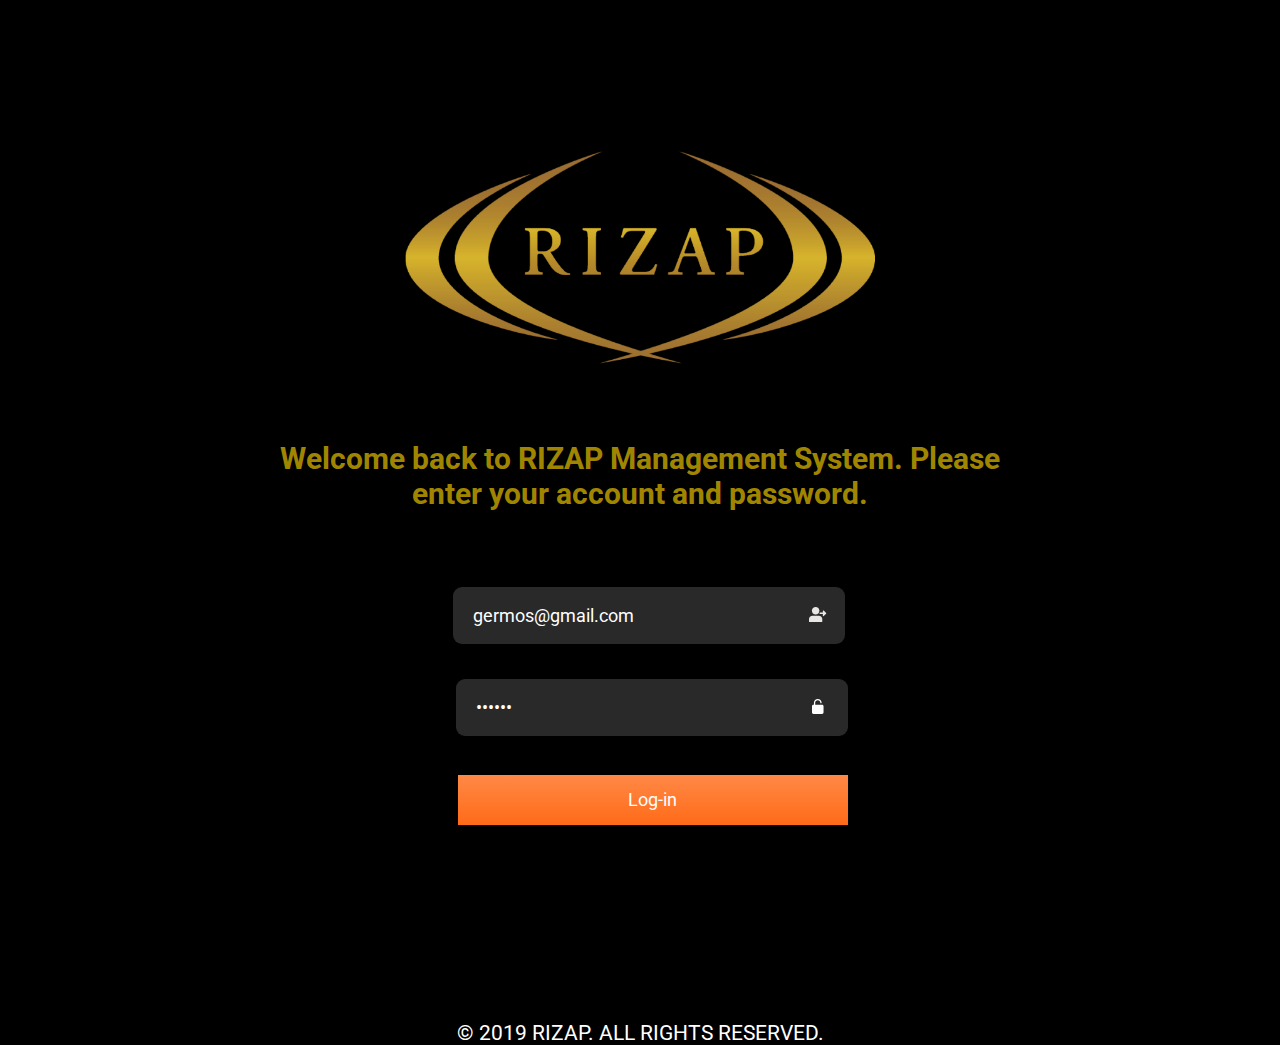
==== 01-login/login.html @ b8911392 "Initial commit 2019-12-02" ====
<!DOCTYPE html>
<html lang="en">

<head>
  <meta charset="utf-8" />
  <meta name="viewport" content="width=device-width, initial-scale=1.0" />
  <title>RIZAP</title>
  <link href="/styles/kendo.common.min.css" rel="stylesheet">
  <link href="/styles/kendo.default.min.css" rel="stylesheet">
  <link href="/styles/kendo.default.mobile.min.css" rel="stylesheet">
  <link href="/styles/all.css" rel="stylesheet">
  <link href="/styles/variables.scss" rel="stylesheet">
  <link href="/css/site.css" rel="stylesheet">
  
  <link href="/01-login/login.css" rel="stylesheet">  
  <link rel="stylesheet" href="https://fonts.googleapis.com/css?family=Roboto">
</head>

<body class="login-page-background">
  <!-- JS -->
  <script src="/ServerDomain.js"></script>
  <script src="/ServerBuildInfo.js"></script>
  <script src="/ServerBuildVersion.js"></script>
  <script src="/js/jquery.min.js"></script>
  <script src="/js/jszip.min.js"></script>
  <script src="/js/kendo.all.min.js"></script>
  <script src="/js/console.js"></script>
  <!-- GM2 JS -->
  <script src="/gm_js/gm2_api_ajax.js"></script>
  <script src="/gm_js/gm2_message_dialog.js"></script>
  <script src="/gm_js/gm2_shared_func.js"></script>
  <script src="/gm_js/gm2_model.js"></script>

  <!--JS Runtime-->
  <script>
    $(document).ready(function() {
      // 顯示網站版本資訊
      if (serverBuildInfo != null) {
        var siteVerInfo = "site v" + serverBuildVersion + " / build " + serverBuildInfo;
        var fieldNameElement = document.getElementById("buildContent");
        fieldNameElement.innerHTML = siteVerInfo;
      }
    });
  </script>

  <!--System Object-->
  <div class="busy-indicator"></div>

  <!-- Menu & Content -->
  <div class="wrap" >
    <!--
    <div class="sidebar">
      <div class="top-row pl-4 navbar">
        <a class="navbar-brand" href="/">RIZAP</a>
        <button class="navbar-toggler" type="button" data-toggle="collapse" data-target=".navbar-collapse" aria-controls="navbarSupportedContent" aria-expanded="false" aria-label="Toggle navigation">
          <span class="navbar-toggler-icon"></span>
        </button>
      </div>

       Menu 
      <div class="navbar-collapse collapse d-sm-inline-flex flex-sm-row-reverse">


        <ul class="nav flex-column">
          <li class="nav-item px-3">
            <a class="nav-link text-dark" href="/Identity/Account/Register">Register</a>
          </li>
          <li class="nav-item px-3">
            <a class="nav-link text-dark" href="/Identity/Account/Login">Login</a>
          </li>
        </ul>

      </div>
    </div>
-->

    <div >
      <div class="login-main">
        
        <div >
          <img class="rizap-big-logo" src="logo_new-3x.png" alt="">
        </div>


        <div class="welcom-msg" >
          Welcome back to RIZAP Management System. Please enter your account and password.
        </div>
        
        <div>
          <div>
            <section>
              <form id="account" method="post">

                <div class="text-danger validation-summary-valid" data-valmsg-summary="true">
                  <ul>
                    <li style="display:none"></li>
                  </ul>
                </div>
                
                <div class="form-group">
                  <label for="Input_Email"></label>
                  <input class="form-control" value="germos@gmail.com" type="email" data-val="true" data-val-email="The Email field is not a valid e-mail address." data-val-required="The Email field is required." id="Input_Email" name="Input.Email" />
                  
                  <img class = "login-input-user" src="user.svg" alt="" >


                  <span class="text-danger field-validation-valid" data-valmsg-for="Input.Email" data-valmsg-replace="true"></span>
                  </div>

                  <div class="form-group">
                    <label for="Input_Password"></label>
                    <input class="form-control" value="abc123" type="password" data-val="true" data-val-required="The Password field is required." id="Input_Password" name="Input.Password" 
                    
                    style="margin-top: 35px; width: 370px; height: 55px; border-radius: 9px; background: #292929; border: none; color: white;font-family: 'Roboto'; font-size: 18px; padding-left: 20px;
                  " />
                  <img class = "login-input-password" src="unlock.svg" alt="" >
                  
                  <span class="text-danger field-validation-valid" data-valmsg-for="Input.Password" data-valmsg-replace="true"></span>
                </div>
                <div class="form-group">
<!--
                  <div class="checkbox">
                    <label for="Input_RememberMe">
                      <input type="checkbox" data-val="true" data-val-required="The Remember me? field is required." id="Input_RememberMe" name="Input.RememberMe" value="true" />
                      Remember me?
                    </label>
                    </div>
                    -->
                    </div>
                    <div class="form-group">
                      <button type="submit" class="k-primary" id="login-button" >Log-in</button>
                    </div>
                    
                    <div id="login-spacer">
                      
                    </div>
                    
                    <div id="login-copyright" >
                      © 2019 RIZAP. ALL RIGHTS RESERVED.
                    </div>
                    
                    
                    <!--
                <div class="form-group">
                  <p>
                    <a id="forgot-password" href="/Identity/Account/ForgotPassword">Forgot your password?</a>
                  </p>
                  <p>
                    <a href="/Identity/Account/Register?returnUrl=%2F">Register as a new user</a>
                  </p>
                  <p>
                    <button type="submit" class="btn-link" style="padding:0px;margin:0px;border:0px" formaction="/Identity/Account/Login?handler=SendVerificationEmail">Resend email confirmation</button>
                  </p>
                </div>
-->
<!--                <input name="__RequestVerificationToken" type="hidden" value="CfDJ8IcnZzUiW2pOlMP9CKmwNa4SWk2JwDQqwaAN4NP6x7HUUooDZTw1T97SSX_SfGnD5BJixj-f3Mbg6OmJNW4rV9y4s7OhSVawNFtU7LZ--3E0eshpK5OWKxeLt4zuD9gkJvyIz1ekB1PvdwjpRxUP2xI" /><input name="Input.RememberMe" type="hidden" value="false" />-->
              </form>
            </section>
          </div>
<!--
          <div class="col-md-6 col-md-offset-2">
            <section>
              <h4>Use another service to log in.</h4>
              <hr />
              <div>
                <p>
                  There are no external authentication services configured. See <a href="https://go.microsoft.com/fwlink/?LinkID=532715">this article</a>
                  for details on setting up this ASP.NET application to support logging in via external services.
                </p>
              </div>
            </section>
          </div>
-->
        </div>


      </div>
      
<!--      <hr />-->
      <!--版本內容-->
<!--
      <font size="2" color="#c0c0c0" style="text-align:center;">
        <div id="buildContent"></div>
      </font>
-->
      <!-- View 的除錯視窗 -->
<!--
      <div>
        <style>
          /*
		Debug Console Style
	*/
          div.console div {
            height: auto;
          }

          .console {
            background-color: transparent;
            color: #333;
            font: 11px Consolas, Monaco, "Bitstream Vera Sans Mono", "Courier New", Courier, monospace;
            margin: 0;
            overflow-x: hidden;
            text-align: left;
            height: 200px;
            border: 1px solid rgba(20, 53, 80, 0.1);
            background-color: #ffffff;
            text-indent: 0;
          }

          .demo-section .box-col .console {
            min-width: 200px;
          }

          .console .count {
            background-color: #26c6da;
            -moz-border-radius: 15px;
            -webkit-border-radius: 15px;
            border-radius: 15px;
            color: #ffffff;
            font-size: 10px;
            margin-left: 5px;
            padding: 2px 6px 2px 5px;
          }

          .console div {
            background-position: 6px -95px;
            border-bottom: 1px solid #DDD;
            padding: 5px 10px;
            height: 2em;
            line-height: 2em;
            vertical-align: middle;
          }

          .console .error {
            background-position: 6px -135px;
          }
        </style>

        <div id="div_Debug" class="box wide" style="padding-top: 1em;">
          <h4>Debug</h4>
          <div class="console"></div>
        </div>


      </div>
-->
    </div>

  </div>

  <!--顯示 Mini Profiler 提供的效能資訊-->
  <script async="async" id="mini-profiler" src="/profiler/includes.min.js?v=4.1.0+c940f0f28d" data-version="4.1.0+c940f0f28d" data-path="/profiler/" data-current-id="da559744-c307-4652-b734-0f7384a9fc6d" data-ids="e556d238-abb1-40d4-939b-8f0987f75649,da559744-c307-4652-b734-0f7384a9fc6d" data-position="Left" data-authorized="true" data-max-traces="15" data-toggle-shortcut="Alt+P" data-trivial-milliseconds="2.0" data-ignored-duplicate-execute-types="Open,OpenAsync,Close,CloseAsync"></script>




  <script src="https://ajax.aspnetcdn.com/ajax/jquery.validate/1.17.0/jquery.validate.min.js" crossorigin="anonymous" integrity="sha384-rZfj/ogBloos6wzLGpPkkOr/gpkBNLZ6b6yLy4o+ok+t/SAKlL5mvXLr0OXNi1Hp">
  </script>
  <script>
    (window.jQuery && window.jQuery.validator || document.write("\u003Cscript src=\u0022/Identity/lib/jquery-validation/dist/jquery.validate.min.js\u0022 crossorigin=\u0022anonymous\u0022 integrity=\u0022sha384-rZfj/ogBloos6wzLGpPkkOr/gpkBNLZ6b6yLy4o\u002Bok\u002Bt/SAKlL5mvXLr0OXNi1Hp\u0022\u003E\u003C/script\u003E"));
  </script>
  <script src="https://ajax.aspnetcdn.com/ajax/jquery.validation.unobtrusive/3.2.9/jquery.validate.unobtrusive.min.js" crossorigin="anonymous" integrity="sha384-ifv0TYDWxBHzvAk2Z0n8R434FL1Rlv/Av18DXE43N/1rvHyOG4izKst0f2iSLdds">
  </script>
  <script>
    (window.jQuery && window.jQuery.validator && window.jQuery.validator.unobtrusive || document.write("\u003Cscript src=\u0022/Identity/lib/jquery-validation-unobtrusive/jquery.validate.unobtrusive.min.js\u0022 crossorigin=\u0022anonymous\u0022 integrity=\u0022sha384-ifv0TYDWxBHzvAk2Z0n8R434FL1Rlv/Av18DXE43N/1rvHyOG4izKst0f2iSLdds\u0022\u003E\u003C/script\u003E"));
  </script>




</body>

</html>
---- styles/kendo.common.min.css ----
/** 
 * Kendo UI v2018.3.1017 (http://www.telerik.com/kendo-ui)                                                                                                                                              
 * Copyright 2018 Telerik EAD. All rights reserved.                                                                                                                                                     
 *                                                                                                                                                                                                      
 * Kendo UI commercial licenses may be obtained at                                                                                                                                                      
 * http://www.telerik.com/purchase/license-agreement/kendo-ui-complete                                                                                                                                  
 * If you do not own a commercial license, this file shall be governed by the trial license terms.                                                                                                      
                                                                                                                                                                                                       
                                                                                                                                                                                                       
                                                                                                                                                                                                       
                                                                                                                                                                                                       
                                                                                                                                                                                                       
                                                                                                                                                                                                       
                                                                                                                                                                                                       
                                                                                                                                                                                                       
                                                                                                                                                                                                       
                                                                                                                                                                                                       
                                                                                                                                                                                                       
                                                                                                                                                                                                       
                                                                                                                                                                                                       
                                                                                                                                                                                                       
                                                                                                                                                                                                       

*/.fake{color:red}.k-common-test-class{opacity:0}.k-reset{margin:0;padding:0;border:0;outline:0;text-decoration:none;font-size:100%;list-style:none}.k-floatwrap:after,.k-grid-toolbar:after,.k-slider-items:after{content:"";display:block;clear:both;visibility:hidden;height:0;overflow:hidden}.k-floatwrap,.k-grid-toolbar,.k-slider-items{display:inline-block}.k-floatwrap,.k-grid-toolbar,.k-slider-items{display:block}.k-autocomplete,.k-autocomplete.k-state-hover,.k-block,.k-draghandle,.k-dropdown-wrap,.k-dropdown-wrap.k-state-hover,.k-grid-header,.k-grouping-header,.k-header,.k-link.k-state-hover,.k-numeric-wrap,.k-numeric-wrap.k-state-hover,.k-pager-wrap,.k-picker-wrap,.k-picker-wrap.k-state-hover,.k-tabstrip-items .k-item,.k-textbox,.k-textbox:hover,.k-toolbar,.k-tooltip{background-repeat:repeat;background-position:0 center}.k-link:hover{text-decoration:none}.k-state-highlight>.k-link{color:inherit}.k-input[type=text],.k-input[type=number],.k-multiselect .k-input,.k-picker-wrap .k-input,.k-textbox,.k-textbox>input{font-size:100%;font-family:inherit;border-style:solid;border-width:1px;-webkit-appearance:none}.k-block,.k-draghandle,.k-inline-block,.k-widget{border-style:solid;border-width:1px;-webkit-appearance:none}.k-block,.k-widget{line-height:normal;outline:0}.k-list-filter ::-ms-clear,.k-widget .k-input::-ms-clear{width:0;height:0}.k-block,.k-content,.k-grid,.k-header-column-menu,.k-panelbar,.k-slider,.k-splitter,.k-treeview,.k-widget{outline:0;-webkit-tap-highlight-color:transparent}.k-block,.k-calendar,.k-grid-header .k-i-link-horizontal,.k-header-column-menu,.k-pager-wrap,.k-slider,.k-splitbar,.k-treeview{-webkit-touch-callout:none}.k-header-column-menu{color:inhert}.k-block{padding:2px}.k-block>.k-header{margin:-2px 0 10px -2px;padding:.3em 2px;width:100%;border-bottom-style:solid;border-bottom-width:1px;font-size:1.2em;white-space:nowrap;min-height:16px;position:relative}a.k-button-expand{display:block}button.k-button-expand,input[type=submit].k-button-expand,input[type=button].k-button-expand,input[type=reset].k-button-expand{width:100%}.k-toolbar .k-button-icontext{padding-right:.8em}.k-link{cursor:pointer;outline:0;text-decoration:none}.k-grid-header span.k-link{cursor:default}.k-state-disabled,.k-state-disabled .k-draghandle,.k-state-disabled .k-icon,.k-state-disabled .k-link,.k-state-disabled .k-upload-button input{cursor:default!important;outline:0}.k-state-disabled{opacity:.7}.k-state-disabled>.k-button{opacity:1}@media print{.k-state-disabled,.k-state-disabled .k-input{opacity:1!important}}.k-state-error{border-style:ridge}.k-state-empty{font-style:italic}.k-icon.k-i-none{background-image:none!important}.k-image{border:0}.k-badge{max-width:100%;font-size:.7em;line-height:2em;margin-left:6px;padding:0 6px;text-align:center;overflow:hidden;text-overflow:ellipsis;box-sizing:border-box}html .k-success-colored{color:#507f50;border-color:#d0dfd0;background-color:#f0fff0}html .k-info-colored{color:#50607f;border-color:#d0d9df;background-color:#f0f9ff}html .k-error-colored{color:#7f5050;border-color:#dfd0d0;background-color:#fff0f0}.k-inline-block{padding:0 2px}.k-loading,.k-loading-image{background-color:transparent;background-repeat:no-repeat;background-position:center center}.k-icon.k-i-loading{background-color:transparent;background-repeat:no-repeat;background-position:center center}.k-icon.k-i-loading::before{content:"";display:none}.k-loading-image,.k-loading-mask,.k-loading-text{position:absolute}.k-loading-mask{z-index:100}.k-loading-mask.k-opaque .k-loading-color{opacity:1}.k-loading-mask .k-loading-progress{margin:auto;position:absolute;top:0;bottom:0;left:0;right:0}.k-loading-text{text-indent:-4000px;text-align:center}.k-loading-color,.k-loading-image{width:100%;height:100%}.k-loading-image{top:0;left:0;z-index:2}.k-loading-color{filter:alpha(opacity=30);opacity:.3}.k-content-frame{border:0;width:100%;height:100%}.k-pane>.k-splitter-overlay{filter:alpha(opacity=0);opacity:0;position:absolute}.k-drag-clue{position:absolute;z-index:10003;border-style:solid;border-width:1px;font-size:.9em;padding:.2em .4em;white-space:nowrap;cursor:default}.k-item.k-drag-clue{font-size:inherit}.k-drag-status{margin-top:-3px;margin-right:4px;vertical-align:middle}.k-reorder-cue{position:absolute;width:1px;overflow:visible}.k-reorder-cue .k-icon{position:absolute;left:-4px;width:8px;height:4px}.k-reorder-cue .k-i-arrow-60-down{top:-4px}.k-reorder-cue .k-i-arrow-60-up{bottom:-4px}.k-scrollbar{position:absolute;overflow:scroll}.k-scrollbar-vertical{top:0;right:0;width:17px;height:100%;overflow-x:hidden}.k-touch-scrollbar{display:none;position:absolute;z-index:200000;height:8px;width:8px;border:1px solid #8a8a8a;background-color:#858585}@media only screen and (-webkit-min-device-pixel-ratio:2){body .k-touch-scrollbar{height:12px;width:12px;border-radius:7px}}.k-virtual-scrollable-wrap{overflow-x:auto}.k-current-time{background:red;position:absolute}.k-current-time-arrow-down{width:0;height:0;background:0 0;border-bottom:4px solid transparent;border-top:4px solid red;border-left:4px solid transparent;border-right:4px solid transparent}.k-current-time-arrow-left{width:0;height:0;background:0 0;border-bottom:4px solid transparent;border-top:4px solid transparent;border-left:4px solid transparent;border-right:4px solid red}.k-current-time-arrow-right{width:0;height:0;background:0 0;border-bottom:4px solid transparent;border-top:4px solid transparent;border-left:4px solid red;border-right:4px solid transparent}.k-animation-container,.k-animation-container *,.k-animation-container :after,.k-block .k-header,.k-dialog .k-window-content,.k-list-container,.k-widget,.k-widget *,.k-widget :before{box-sizing:content-box}.k-autocomplete,.k-block,.k-edit-cell .k-widget,.k-grid-edit-row .k-widget,.k-grid-edit-row .text-box,.k-tabstrip>.k-content>.km-scroll-container,.k-textbox,.km-actionsheet>li,.km-shim,div.k-window-content{box-sizing:border-box}.input-group .form-control{box-sizing:border-box}.form-control.k-widget{padding:0}.km-widget,.km-widget *{-moz-background-clip:border-box;-webkit-background-clip:border-box;background-clip:border-box}.k-radio,input.k-checkbox{display:inline;opacity:0;width:0;margin:0;-webkit-appearance:none;overflow:hidden}.k-ff .k-radio,.k-ff input.k-checkbox{position:absolute}.k-checkbox-label,.k-radio-label{display:inline-block;position:relative;padding-left:25.2px;vertical-align:top;line-height:16px;cursor:pointer;border-style:solid;border-width:0}.k-checkbox-label:before{font:14px WebComponentsIcons,monospace;content:"";position:absolute;top:0;left:0;border-width:1px;border-style:solid;width:14px;height:14px;font-size:14px;line-height:14px;text-align:center}.k-checkbox:indeterminate+.k-checkbox-label:after{content:"";position:absolute;left:8px;top:8px;-webkit-transform:translate(-50%,-50%);-ms-transform:translate(-50%,-50%);transform:translate(-50%,-50%);border-width:1px;border-style:solid;width:8px;height:8px;font-size:14px;text-align:center;content:" "}.k-checkbox:checked+.k-checkbox-label:before{content:"\e118"}.k-checkbox:disabled+.k-checkbox-label{cursor:auto}.k-radio-label:before{content:"";position:absolute;top:0;left:0;width:14px;height:14px;border-style:solid}.k-radio:checked+.k-radio-label:after{content:"";width:10px;height:10px;position:absolute;top:3px;left:3px}.k-radio:disabled+.k-radio-label{cursor:auto}.k-rtl .k-checkbox-label,.k-rtl .k-radio-label{padding-left:0;padding-right:25.2px}.k-rtl .k-checkbox-label:before,.k-rtl .k-radio-label:before{right:0}.k-rtl .k-radio:checked+.k-radio-label:after{right:3px}input.k-checkbox+label{-webkit-user-select:none}.k-pdf-export-shadow{position:absolute;overflow:hidden;left:-15000px;width:14400px}.km-native-scroller{overflow:auto;-webkit-overflow-scrolling:touch;-ms-touch-action:pan-x pan-y;-ms-overflow-style:-ms-autohiding-scrollbar;-ms-scroll-snap-type:proximity}.k-hr{margin:.5em auto;padding:0;height:0;border-width:1px 0 0;border-style:solid;display:block;float:none;clear:both}.k-icon,.k-tool-icon{position:relative;display:inline-block;overflow:hidden;width:1em;height:1em;text-align:center;vertical-align:middle;background-image:none;font:16px/1 WebComponentsIcons;speak:none;font-variant:normal;text-transform:none;text-indent:0;-webkit-font-smoothing:antialiased;-moz-osx-font-smoothing:grayscale;color:inherit}.k-column-menu .k-sprite,.k-gantt-views>.k-current-view>.k-link:after,.k-grid-mobile .k-resize-handle-inner:after,.k-grid-mobile .k-resize-handle-inner:before,.k-i-drag-and-drop,.k-pager-numbers .k-current-page .k-link:after,.k-scheduler-toolbar>ul.k-scheduler-views>li.k-current-view>.k-link:after{position:relative;display:inline-block;overflow:hidden;width:1em;height:1em;text-align:center;vertical-align:middle;background-image:none;font:16px/1 WebComponentsIcons;speak:none;font-variant:normal;text-transform:none;text-indent:0;-webkit-font-smoothing:antialiased;-moz-osx-font-smoothing:grayscale}.k-icon:before{margin:auto;width:1em;height:1em;line-height:1;display:inline-block;position:absolute;top:0;bottom:0;left:0;right:0}.k-button.k-button-icon .k-icon,.k-grid-filter .k-icon,.k-header .k-icon{text-indent:-99999px;overflow:hidden}.k-button.k-button-icon .k-icon:before,.k-grid-filter .k-icon:before,.k-header .k-icon:before{text-indent:0}.k-sprite{width:16px;height:16px;font-size:0;line-height:0;text-align:center;background-repeat:no-repeat;background-color:transparent;display:inline-block;vertical-align:middle;overflow:hidden;-ms-high-contrast-adjust:none}.k-list-container .k-footer:after,.k-list-container .k-footer:before{content:"";display:block;overflow:hidden}.k-reorder-cue{position:absolute}.k-reorder-cue::after,.k-reorder-cue::before{content:"";width:0;height:0;border:3px solid transparent;position:absolute;-webkit-transform:translateX(-50%);-ms-transform:translateX(-50%);transform:translateX(-50%)}.k-reorder-cue::before{border-bottom-width:0;border-top-color:currentColor;top:-4px}.k-reorder-cue::after{border-top-width:0;border-bottom-color:currentColor;bottom:-4px}.k-flip-h{-webkit-transform:scaleX(-1);-ms-transform:scaleX(-1);transform:scaleX(-1)}.k-flip-v{-webkit-transform:scaleY(-1);-ms-transform:scaleY(-1);transform:scaleY(-1)}.k-flip-h.k-flip-v{-webkit-transform:scale(-1,-1);-ms-transform:scale(-1,-1);transform:scale(-1,-1)}.k-button{margin:0;padding:2px 7px;box-sizing:border-box;border-width:1px;border-style:solid;background-repeat:repeat-x;background-position:0 center;font:inherit;line-height:1.72em;text-align:center;text-decoration:none;display:-ms-inline-flexbox;display:inline-flex;overflow:hidden;-ms-flex-align:center;align-items:center;-ms-flex-pack:center;justify-content:center;vertical-align:middle;-webkit-user-select:none;-moz-user-select:none;-ms-user-select:none;user-select:none;cursor:pointer;outline:0;-webkit-appearance:none}.k-no-flexbox .k-button{display:inline-block}.k-button::-moz-focus-inner{padding:0;border:0;outline:0}.k-button:focus,.k-button:hover{text-decoration:none;outline:0}.k-button .k-text{overflow:hidden}.k-button .k-icon,.k-button .k-image,.k-button .k-sprite{color:inherit;-ms-flex-item-align:center;align-self:center;pointer-events:none}.k-button-icontext{overflow:visible}.k-button-icontext .k-icon,.k-button-icontext .k-image,.k-button-icontext .k-sprite{margin-right:3px;margin-right:.1875em;margin-left:-2px;margin-left:-.125em}.k-button.k-state-disabled,.k-button[disabled],.k-state-disabled .k-button{cursor:default;outline:0;box-shadow:none}.k-ie9 .k-button{display:inline-block}a.k-button-expand{display:block}button.k-button-expand,input[type=submit].k-button-expand,input[type=button].k-button-expand,input[type=reset].k-button-expand{width:100%}.k-button-icon{height:calc(1.72em + 6px)}.k-split-button-arrow{display:inline-block}.k-button-icon,.k-split-button-arrow{width:calc(1.72em + 6px);padding:2px 3.5px}.k-overflow-group .k-button-icon{width:auto}.k-button.k-bare,.k-button.k-flat{border-color:transparent!important;color:inherit;background:0 0!important;box-shadow:none!important;transition:color .2s ease-in-out}.k-button.k-bare.k-state-active,.k-button.k-bare.k-state-hover,.k-button.k-bare:active,.k-button.k-bare:hover,.k-button.k-bare:hover.k-state-active,.k-button.k-bare:hover:active,.k-button.k-flat.k-state-active,.k-button.k-flat.k-state-hover,.k-button.k-flat:active,.k-button.k-flat:hover,.k-button.k-flat:hover.k-state-active,.k-button.k-flat:hover:active{color:inherit}.k-button.k-bare::before,.k-button.k-flat::before{display:block}.k-button-group{margin:0;padding:0;border-width:0;list-style:none;white-space:nowrap;display:-ms-inline-flexbox;display:inline-flex;-ms-flex-direction:row;flex-direction:row;vertical-align:middle;position:relative;-ms-flex-wrap:nowrap;flex-wrap:nowrap}.k-button-group .k-button{position:relative}.k-button-group .k-button+.k-button{margin-left:-1px}.k-button-group.k-button-group-stretched .k-button{-ms-flex:1 0 auto;flex:1 0 auto}.k-button-group .k-button.k-state-active,.k-button-group .k-button:active{z-index:2}.k-button-group .k-button.k-state-hover,.k-button-group .k-button:hover{z-index:3}.k-button-group .k-button.k-state-disabled,.k-button-group.k-state-disabled .k-button{z-index:auto}.k-button-group .k-button.k-state-focused,.k-button-group .k-button:focus{z-index:4}.k-button-group label input[type=radio],.k-button-group label input[type=checkbox],.k-button-group>input[type=radio],.k-button-group>input[type=checkbox]{margin:0;padding:0;clip:rect(0,0,0,0);position:absolute;pointer-events:none}.k-rtl .k-button-group .k-button{margin-left:0}.k-rtl .k-button-group .k-button+.k-button{margin-right:-1px}.k-no-flexbox .k-button-group{display:inline-block}.k-no-flexbox .k-button-group:after{content:"";display:block;clear:both}.k-no-flexbox .k-button-group .k-button{display:inline-block;vertical-align:top}.k-action-buttons{margin:1em 0 0;padding:6px 8px;text-align:right;position:relative;clear:both}.k-action-buttons .k-button{min-width:75px}.k-action-buttons .k-button+.k-button{margin-left:6px}.k-action-buttons .k-button.k-left{float:left;margin:0 0 0 1em}.k-rpanel-left{-webkit-transform:translateX(-100%) translateZ(0);-ms-transform:translateX(-100%) translateZ(0);transform:translateX(-100%) translateZ(0);left:0}.k-rpanel-right{-webkit-transform:translateX(100%) translateZ(0);-ms-transform:translateX(100%) translateZ(0);transform:translateX(100%) translateZ(0);right:0}.k-rpanel-left,.k-rpanel-right{position:fixed;display:block;overflow:auto;min-width:320px;height:100%;top:0}.k-rpanel-left.k-rpanel-expanded,.k-rpanel-right.k-rpanel-expanded{-webkit-transform:translateX(0) translateZ(0);-ms-transform:translateX(0) translateZ(0);transform:translateX(0) translateZ(0)}.k-rpanel-left+*,.k-rpanel-right+*{overflow:auto}.k-ie9 .k-rpanel-left{left:-100%}.k-ie9 .k-rpanel-left.k-rpanel-expanded{left:0}.k-rpanel-top{position:static;max-height:0}.k-rpanel-top.k-rpanel-expanded{max-height:568px;overflow:visible!important}.k-edit-form{margin:0;padding:0}.k-window>div.k-popup-edit-form{padding:1em 0}.k-grid-edit-row .k-edit-form td{border-bottom-width:0}.k-edit-form-container{position:relative;width:400px}.k-edit-form-container .editor-label,.k-edit-label{float:left;clear:both;width:30%;padding:.4em 0 1em;margin-left:2%;text-align:right}.k-edit-field,.k-edit-form-container .editor-field{float:right;clear:right;width:60%;margin-right:2%;padding:0 0 .6em}.k-edit-field>input[type=radio],.k-edit-field>input[type=checkbox]{margin-top:.4em}.k-edit-form-container .k-button{margin:0 .16em}.k-edit-field>.k-button:first-child,.k-edit-field>input[type=radio]:first-child,.k-edit-field>input[type=checkbox]:first-child,.k-edit-field>label:first-child>input[type=checkbox]{margin-left:0}.k-edit-form-container .k-edit-buttons{clear:both;text-align:right;border-width:1px 0 0;border-style:solid;position:relative;bottom:-1em;padding:.6em}.k-window{padding:0;border-width:1px;border-style:solid;display:inline-block;position:absolute;z-index:10001}.k-window .k-overlay{position:absolute;opacity:0}.k-window-titlebar{padding:8px 12px;border-width:0 0 1px;border-style:solid;width:100%;box-sizing:border-box;white-space:nowrap;min-height:16px}.k-window-title{font-size:1.2em;line-height:1.25;display:block;text-overflow:ellipsis;overflow:hidden;cursor:default}.k-window-title::before{content:"";display:inline-block}.k-window-titlebar .k-window-actions{position:absolute;top:4px;right:6px}.k-window-titlebar .k-window-action{padding:2px;width:20px;height:20px;border-width:0;box-sizing:content-box;opacity:.7}.k-window-titlebar .k-window-action:hover{opacity:1}.k-prompt-container,.k-window-content{padding:12px 12px;height:100%;overflow:auto;position:relative;outline:0}.k-window-content+.k-prompt-container{margin-top:-12px}.k-prompt-container .k-textbox{width:100%}.k-window-iframecontent{padding:0;overflow:visible}.k-window-iframecontent .k-content-frame{vertical-align:top;border:0;width:100%;height:100%}.k-window-content>.km-scroll-container{height:100%}.k-window>.k-resize-handle{position:absolute;z-index:1;background-color:#fff;font-size:0;line-height:6px;opacity:0;zoom:1}.k-resize-n{top:-3px;left:0;width:100%;height:6px;cursor:n-resize}.k-resize-e{top:0;right:-3px;width:6px;height:100%;cursor:e-resize}.k-resize-s{bottom:-3px;left:0;width:100%;height:6px;cursor:s-resize}.k-resize-w{top:0;left:-3px;width:6px;height:100%;cursor:w-resize}.k-resize-se{bottom:-3px;right:-3px;width:6px;height:6px;cursor:se-resize}.k-resize-sw{bottom:-3px;left:-3px;width:6px;height:6px;cursor:sw-resize}.k-resize-ne{top:-3px;right:-3px;width:6px;height:6px;cursor:ne-resize}.k-resize-nw{top:-3px;left:-3px;width:6px;height:6px;cursor:nw-resize}.k-overlay{position:fixed;top:0;left:0;z-index:10001;width:100%;height:100%;background-color:#000;opacity:.5;-webkit-backface-visibility:hidden}.k-window-content>.k-action-buttons,.k-window>.k-action-buttons{border-width:1px 0 0;border-style:solid}.k-tabstrip{margin:0;padding:0;zoom:1;position:relative}.k-tabstrip-items{padding:.3em .3em 0}.k-tabstrip-scrollable .k-tabstrip-items{white-space:nowrap;overflow:hidden}.k-tabstrip>.k-button.k-bare{position:absolute;top:.27em;z-index:2;-webkit-user-select:none;-moz-user-select:none;-ms-user-select:none;user-select:none}.k-tabstrip-bottom>.k-button.k-bare{top:auto;bottom:.15em}.k-tabstrip-prev{left:.4em}.k-tabstrip-next{right:.4em}.k-panelbar .k-tabstrip-items .k-item,.k-tabstrip-items .k-item{list-style-type:none;display:inline-block;position:relative;border-style:solid;border-width:1px 1px 0;padding:0;vertical-align:top}.k-tabstrip-items .k-item{overflow:hidden}.k-panelbar .k-tabstrip-items .k-state-active,.k-tabstrip-items .k-state-active,.k-tabstrip-items .k-tab-on-top{margin-bottom:-1px;padding-bottom:1px}.k-panelbar .k-tabstrip-items .k-item,.k-tabstrip-top>.k-tabstrip-items .k-item{margin:0 -1px 0 0}.k-panelbar .k-tabstrip-top>.k-tabstrip-items .k-state-active,.k-tabstrip-top>.k-tabstrip-items .k-state-active{border-bottom-width:1px;margin-bottom:-1px;padding-bottom:0}.k-tabstrip-items .k-tab-on-top{z-index:1}.k-panelbar .k-tabstrip-items .k-link,.k-tabstrip-items .k-link{display:inline-block;border-bottom-width:0;padding:.5em .92em}.k-panelbar .k-tabstrip-items .k-icon,.k-tabstrip-items .k-icon{margin:-1px 4px 0 -3px;vertical-align:top}.k-panelbar .k-tabstrip-items .k-item .k-image,.k-panelbar .k-tabstrip-items .k-item .k-sprite,.k-tabstrip-items .k-item .k-image,.k-tabstrip-items .k-item .k-sprite{margin:-3px 3px 0 -6px;vertical-align:middle}.k-tabstrip-items .k-loading{top:0;left:0;height:0;width:20%;position:absolute;background:0 0;border-top:1px solid transparent;border-color:inherit;transition:width .2s linear;transition:"width 200ms linear";-webkit-animation:k-tab-loader 1s ease-in-out infinite;animation:k-tab-loader 1s ease-in-out infinite}.k-tabstrip-items .k-progress{-webkit-animation:none;animation:none}.k-tabstrip-items .k-loading.k-complete{width:100%;-webkit-animation:none;animation:none}.k-panelbar .k-tabstrip>.k-content,.k-tabstrip>.k-content{position:static;border-style:solid;border-width:1px;margin:0 .286em .3em;padding:.92em;zoom:1}.k-tabstrip>.k-content{display:none;overflow:auto}.k-tabstrip>.k-content.km-scroll-wrapper{padding:0}.k-tabstrip>.k-content>.km-scroll-container{padding:.3em .92em}@-webkit-keyframes k-tab-loader{0%{left:0}50%{left:80%}100%{left:0}}@keyframes k-tab-loader{0%{left:0}50%{left:80%}100%{left:0}}.k-tabstrip-left>div.k-content,.k-tabstrip-right>div.k-content{margin:.286em .3em}.k-tabstrip-left>.k-tabstrip-items .k-item,.k-tabstrip-right>.k-tabstrip-items .k-item{display:block;margin-bottom:-1px}.k-tabstrip-left>.k-tabstrip-items .k-link,.k-tabstrip-right>.k-tabstrip-items .k-link{display:block}.k-panelbar .k-tabstrip-left>.k-tabstrip-items .k-state-active,.k-panelbar .k-tabstrip-right>.k-tabstrip-items .k-state-active,.k-tabstrip-left>.k-tabstrip-items .k-state-active,.k-tabstrip-left>.k-tabstrip-items .k-tab-on-top,.k-tabstrip-right>.k-tabstrip-items .k-state-active,.k-tabstrip-right>.k-tabstrip-items .k-tab-on-top{margin-bottom:-1px;padding-bottom:0}.k-tabstrip-left>.k-tabstrip-items{float:left;padding:.25em 0 .3em .3em}.k-tabstrip-left>.k-tabstrip-items .k-item{border-width:1px 0 1px 1px;border-radius:3px 0 0 3px}.k-tabstrip-left>.k-tabstrip-items .k-state-active{border-width:1px 0 1px 1px}.k-panelbar .k-tabstrip-left>.k-tabstrip-items .k-state-active,.k-tabstrip-left>.k-tabstrip-items .k-state-active,.k-tabstrip-left>.k-tabstrip-items .k-tab-on-top{margin-right:-1px;padding-right:1px}.k-tabstrip-right>.k-tabstrip-items{float:right;padding:.25em .3em .3em 0}.k-tabstrip-right>.k-tabstrip-items .k-item{border-width:1px 1px 1px 0;border-radius:0 3px 3px 0}.k-tabstrip-right>.k-tabstrip-items .k-state-active{border-width:1px 1px 1px 0}.k-panelbar .k-tabstrip-right>.k-tabstrip-items .k-state-active,.k-tabstrip-right>.k-tabstrip-items .k-state-active,.k-tabstrip-right>.k-tabstrip-items .k-tab-on-top{margin-left:-1px;padding-left:1px}.k-tabstrip-bottom>.k-tabstrip-items{margin-top:-1px;padding:0 .3em .3em}.k-panelbar .k-tabstrip-bottom>.k-content,.k-tabstrip-bottom>.k-content{margin:.3em .286em 0;z-index:1;position:relative}.k-tabstrip-bottom>.k-tabstrip-items .k-item{border-width:0 1px 1px;border-radius:0 0 4px 4px}.k-tabstrip-bottom>.k-tabstrip-items .k-state-active{margin-bottom:0;padding-bottom:0}.k-tabstrip-bottom>.k-content{min-height:100px}.k-tabstrip-bottom>.k-tabstrip-items .k-loading{top:auto;bottom:0}.k-panelbar{zoom:1}.k-panel>.k-item,.k-panelbar>.k-item{list-style-type:none;display:block;border-width:0;margin:0;zoom:1;border-radius:0}.k-panelbar .k-link>.k-image,.k-panelbar .k-link>.k-sprite{margin-top:-2px;margin-right:5px;vertical-align:middle}.k-panel>.k-item>.k-link,.k-panelbar>.k-item>.k-link{display:block;position:relative;border-bottom-style:solid;border-bottom-width:1px;padding:0 1em;line-height:2.34em;text-decoration:none;zoom:1}.k-panelbar-collapse.k-icon,.k-panelbar-expand.k-icon{position:absolute;top:50%;right:4px;margin-top:-8px}.k-panelbar .k-content,.k-panelbar .k-panel{position:relative;border-bottom-style:solid;border-bottom-width:1px;margin:0;padding:0;zoom:1}.k-panel>.k-item>.k-link{border-bottom:0;font-size:.95em;line-height:2.2}.k-panel .k-panel>.k-item>.k-link{padding-left:2em}.k-panelbar .k-i-arrow-end-right .k-link{border-bottom:0}.k-panel .k-panel{border-bottom:0}.k-pager-wrap{clear:both;overflow:hidden;position:relative;border-style:solid;border-width:1px;line-height:2em;padding:.333em 0 .333em .25em}.k-pager-numbers .k-link,.k-pager-numbers .k-state-selected{display:inline-block;vertical-align:top;margin-right:1px}.k-pager-numbers{margin:0 2px}.k-pager-numbers .k-state-selected{vertical-align:top}.k-pager-numbers .k-current-page{display:none}.k-pager-input,.k-pager-numbers li{float:left}.k-pager-info{float:right;padding:0 1.333em}.k-pager-numbers .k-link{text-decoration:none}.k-pager-numbers .k-link,.k-pager-numbers .k-state-selected,.k-pager-wrap>.k-link{min-width:2em}.k-pager-wrap>.k-link{float:left;margin:0 .08333em;height:2em;line-height:2em;border-radius:1.0833em;cursor:pointer;text-align:center}.k-pager-wrap>.k-link>.k-icon{margin-top:-2px;color:inherit}.k-pager-wrap>a.k-state-disabled:hover{background:0 0;cursor:default}.k-pager-numbers .k-link{text-align:center;line-height:2em;border-style:solid;border-width:1px;border-radius:1.0833em}.k-pager-wrap>.k-link{border-style:solid;border-width:1px}.k-pager-wrap .k-pager-refresh{float:right;margin-right:.5em;border-width:0;border-radius:0}.k-pager-numbers .k-state-selected{border-style:solid;border-width:1px;text-align:center;border-radius:1.0833em}.k-pager-wrap .k-textbox{width:3.333em}.k-pager-wrap .k-dropdown{width:4.5em}.k-pager-refresh{float:right}.k-pager-input,.k-pager-sizes{padding:0 1.4166em}.k-pager-sizes{display:inline-block;padding-top:1px}.k-pager-sizes .k-widget.k-dropdown{margin-top:-2px}.k-pager-wrap .k-textbox,.k-pager-wrap .k-widget{margin:0 .4em 0}@media only screen and (max-width:1024px){.k-edge .k-pager-wrap,.k-ff .k-pager-wrap,.k-ie10 .k-pager-wrap,.k-ie11 .k-pager-wrap,.k-safari .k-pager-wrap,.k-webkit .k-pager-wrap{overflow:visible;min-height:2.1em}.k-edge .k-pager-input,.k-edge .k-pager-wrap .k-pager-nav,.k-ff .k-pager-input,.k-ff .k-pager-wrap .k-pager-nav,.k-ie10 .k-pager-input,.k-ie10 .k-pager-wrap .k-pager-nav,.k-ie11 .k-pager-input,.k-ie11 .k-pager-wrap .k-pager-nav,.k-safari .k-pager-input,.k-safari .k-pager-wrap .k-pager-nav,.k-webkit .k-pager-input,.k-webkit .k-pager-wrap .k-pager-nav{display:inline-block;vertical-align:top}.k-edge .k-pager-numbers,.k-ff .k-pager-numbers,.k-ie10 .k-pager-numbers,.k-ie11 .k-pager-numbers,.k-safari .k-pager-numbers,.k-webkit .k-pager-numbers{position:absolute;left:4.8em;display:-ms-inline-flexbox;display:inline-flex;-ms-flex-direction:column-reverse;flex-direction:column-reverse;overflow:visible;height:auto}.k-edge .k-pager-numbers:first-child,.k-ff .k-pager-numbers:first-child,.k-ie10 .k-pager-numbers:first-child,.k-ie11 .k-pager-numbers:first-child,.k-safari .k-pager-numbers:first-child,.k-webkit .k-pager-numbers:first-child{left:.2em}.k-edge .k-pager-numbers.k-state-expanded,.k-ff .k-pager-numbers.k-state-expanded,.k-ie10 .k-pager-numbers.k-state-expanded,.k-ie11 .k-pager-numbers.k-state-expanded,.k-safari .k-pager-numbers.k-state-expanded,.k-webkit .k-pager-numbers.k-state-expanded{-ms-transform:translatey(-100%);transform:translatey(-100%);-webkit-transform:translatey(-100%)}.k-edge .km-pane-wrapper .k-pager-numbers,.k-ff .km-pane-wrapper .k-pager-numbers,.k-ie10 .km-pane-wrapper .k-pager-numbers,.k-ie11 .km-pane-wrapper .k-pager-numbers,.k-safari .km-pane-wrapper .k-pager-numbers,.k-webkit .km-pane-wrapper .k-pager-numbers{position:relative;left:50%;-ms-transform:translate(-50%,-100%);transform:translate(-50%,-100%);-webkit-transform:translate(-50%,-100%)}.k-edge .km-pane-wrapper .k-pager-numbers .k-link,.k-edge .km-pane-wrapper .k-pager-numbers .k-state-selected,.k-edge .km-pane-wrapper .k-pager-wrap>.k-link,.k-edge .km-pane-wrapper .k-pager-wrap>.k-pager-info,.k-ff .km-pane-wrapper .k-pager-numbers .k-link,.k-ff .km-pane-wrapper .k-pager-numbers .k-state-selected,.k-ff .km-pane-wrapper .k-pager-wrap>.k-link,.k-ff .km-pane-wrapper .k-pager-wrap>.k-pager-info,.k-ie10 .km-pane-wrapper .k-pager-numbers .k-link,.k-ie10 .km-pane-wrapper .k-pager-numbers .k-state-selected,.k-ie10 .km-pane-wrapper .k-pager-wrap>.k-link,.k-ie10 .km-pane-wrapper .k-pager-wrap>.k-pager-info,.k-ie11 .km-pane-wrapper .k-pager-numbers .k-link,.k-ie11 .km-pane-wrapper .k-pager-numbers .k-state-selected,.k-ie11 .km-pane-wrapper .k-pager-wrap>.k-link,.k-ie11 .km-pane-wrapper .k-pager-wrap>.k-pager-info,.k-safari .km-pane-wrapper .k-pager-numbers .k-link,.k-safari .km-pane-wrapper .k-pager-numbers .k-state-selected,.k-safari .km-pane-wrapper .k-pager-wrap>.k-link,.k-safari .km-pane-wrapper .k-pager-wrap>.k-pager-info,.k-webkit .km-pane-wrapper .k-pager-numbers .k-link,.k-webkit .km-pane-wrapper .k-pager-numbers .k-state-selected,.k-webkit .km-pane-wrapper .k-pager-wrap>.k-link,.k-webkit .km-pane-wrapper .k-pager-wrap>.k-pager-info{padding-top:0;padding-bottom:0}.k-edge .k-rtl .k-pager-numbers,.k-ff .k-rtl .k-pager-numbers,.k-ie10 .k-rtl .k-pager-numbers,.k-ie11 .k-rtl .k-pager-numbers,.k-safari .k-rtl .k-pager-numbers,.k-webkit .k-rtl .k-pager-numbers{left:auto;right:4.8em;width:4.5em}.k-edge .k-rtl .k-pager-numbers:first-child,.k-ff .k-rtl .k-pager-numbers:first-child,.k-ie10 .k-rtl .k-pager-numbers:first-child,.k-ie11 .k-rtl .k-pager-numbers:first-child,.k-safari .k-rtl .k-pager-numbers:first-child,.k-webkit .k-rtl .k-pager-numbers:first-child{left:auto;right:.2em}.k-edge .k-rtl .km-pane-wrapper .k-pager-numbers,.k-ff .k-rtl .km-pane-wrapper .k-pager-numbers,.k-ie10 .k-rtl .km-pane-wrapper .k-pager-numbers,.k-ie11 .k-rtl .km-pane-wrapper .k-pager-numbers,.k-safari .k-rtl .km-pane-wrapper .k-pager-numbers,.k-webkit .k-rtl .km-pane-wrapper .k-pager-numbers{right:5.8em}.k-edge .k-pager-numbers .k-current-page,.k-ff .k-pager-numbers .k-current-page,.k-ie10 .k-pager-numbers .k-current-page,.k-ie11 .k-pager-numbers .k-current-page,.k-safari .k-pager-numbers .k-current-page,.k-webkit .k-pager-numbers .k-current-page{display:block;border-left:0}.k-edge .k-pager-numbers.k-state-expanded .k-current-page,.k-ff .k-pager-numbers.k-state-expanded .k-current-page,.k-ie10 .k-pager-numbers.k-state-expanded .k-current-page,.k-ie11 .k-pager-numbers.k-state-expanded .k-current-page,.k-safari .k-pager-numbers.k-state-expanded .k-current-page,.k-webkit .k-pager-numbers.k-state-expanded .k-current-page{-ms-transform:translatey(100%);transform:translatey(100%);-webkit-transform:translatey(100%)}.k-edge .k-pager-numbers li:not(.k-current-page),.k-ff .k-pager-numbers li:not(.k-current-page),.k-ie10 .k-pager-numbers li:not(.k-current-page),.k-ie11 .k-pager-numbers li:not(.k-current-page),.k-safari .k-pager-numbers li:not(.k-current-page),.k-webkit .k-pager-numbers li:not(.k-current-page){display:none}.k-edge .k-pager-numbers .k-current-page .k-link,.k-ff .k-pager-numbers .k-current-page .k-link,.k-ie10 .k-pager-numbers .k-current-page .k-link,.k-ie11 .k-pager-numbers .k-current-page .k-link,.k-safari .k-pager-numbers .k-current-page .k-link,.k-webkit .k-pager-numbers .k-current-page .k-link{width:3.2em;padding:0 .429em 0 .714em;border-radius:1.0833em}.k-edge .k-pager-numbers+.k-link,.k-ff .k-pager-numbers+.k-link,.k-ie10 .k-pager-numbers+.k-link,.k-ie11 .k-pager-numbers+.k-link,.k-safari .k-pager-numbers+.k-link,.k-webkit .k-pager-numbers+.k-link{margin-left:4.8em}.k-edge .k-rtl .k-pager-numbers+.k-link,.k-ff .k-rtl .k-pager-numbers+.k-link,.k-ie10 .k-rtl .k-pager-numbers+.k-link,.k-ie11 .k-rtl .k-pager-numbers+.k-link,.k-safari .k-rtl .k-pager-numbers+.k-link,.k-webkit .k-rtl .k-pager-numbers+.k-link{margin-right:5.1em;margin-left:0}.k-edge .k-pager-numbers .k-link,.k-edge .k-pager-numbers .k-state-selected,.k-ff .k-pager-numbers .k-link,.k-ff .k-pager-numbers .k-state-selected,.k-ie10 .k-pager-numbers .k-link,.k-ie10 .k-pager-numbers .k-state-selected,.k-ie11 .k-pager-numbers .k-link,.k-ie11 .k-pager-numbers .k-state-selected,.k-safari .k-pager-numbers .k-link,.k-safari .k-pager-numbers .k-state-selected,.k-webkit .k-pager-numbers .k-link,.k-webkit .k-pager-numbers .k-state-selected{display:block;margin-right:0;padding:1px 5px 1px 5px;text-align:left}.k-edge .k-pager-numbers.k-state-expanded,.k-ff .k-pager-numbers.k-state-expanded,.k-ie10 .k-pager-numbers.k-state-expanded,.k-ie11 .k-pager-numbers.k-state-expanded,.k-safari .k-pager-numbers.k-state-expanded,.k-webkit .k-pager-numbers.k-state-expanded{box-sizing:border-box;padding:2px 2px 0}.k-edge .k-pager-numbers.k-state-expanded .k-current-page,.k-ff .k-pager-numbers.k-state-expanded .k-current-page,.k-ie10 .k-pager-numbers.k-state-expanded .k-current-page,.k-ie11 .k-pager-numbers.k-state-expanded .k-current-page,.k-safari .k-pager-numbers.k-state-expanded .k-current-page,.k-webkit .k-pager-numbers.k-state-expanded .k-current-page{margin:-2em -3px 0;padding:0}.k-edge .k-pager-numbers.k-state-expanded .k-current-page .k-link,.k-ff .k-pager-numbers.k-state-expanded .k-current-page .k-link,.k-ie10 .k-pager-numbers.k-state-expanded .k-current-page .k-link,.k-ie11 .k-pager-numbers.k-state-expanded .k-current-page .k-link,.k-safari .k-pager-numbers.k-state-expanded .k-current-page .k-link,.k-webkit .k-pager-numbers.k-state-expanded .k-current-page .k-link{border-radius:0 0 1.0833em 1.0833em}.k-edge .k-pager-numbers.k-state-expanded li,.k-ff .k-pager-numbers.k-state-expanded li,.k-ie10 .k-pager-numbers.k-state-expanded li,.k-ie11 .k-pager-numbers.k-state-expanded li,.k-safari .k-pager-numbers.k-state-expanded li,.k-webkit .k-pager-numbers.k-state-expanded li{display:inline-block}}@media only screen and (max-width:640px){.k-edge .k-pager-info,.k-ff .k-pager-info,.k-ie10 .k-pager-info,.k-ie11 .k-pager-info,.k-safari .k-pager-info,.k-webkit .k-pager-info{display:none}}@media only screen and (max-width:480px){.k-edge .k-pager-sizes,.k-ff .k-pager-sizes,.k-ie10 .k-pager-sizes,.k-ie11 .k-pager-sizes,.k-safari .k-pager-sizes,.k-webkit .k-pager-sizes{display:none}}.k-rtl .k-pager-wrap .k-i-arrow-e,.k-rtl .k-pager-wrap .k-i-arrow-w,.k-rtl .k-pager-wrap .k-i-seek-e,.k-rtl .k-pager-wrap .k-i-seek-w{-webkit-transform:scaleX(-1);-ms-transform:scaleX(-1);transform:scaleX(-1)}.k-menu{cursor:default}.k-menu .k-link{white-space:nowrap}.k-menu,.k-menu .k-menu-group,.k-menu-scroll-wrapper .k-menu-group,.k-popups-wrapper .k-menu-group{list-style:none;margin:0;padding:0;zoom:1}.k-menu:after{content:'';display:block;width:99%;height:0;float:inherit;clear:both}.k-menu .k-item,.k-menu-scroll-wrapper .k-item,.k-popups-wrapper .k-item{-webkit-user-select:none;-moz-user-select:-moz-none;-ms-user-select:none;user-select:none}.k-menu .k-item div,.k-menu-scroll-wrapper .k-item div,.k-popups-wrapper .k-item div{-webkit-user-select:default;-moz-user-select:default;-ms-user-select:default;user-select:default}.k-menu .k-item .k-item,.k-menu-scroll-wrapper .k-item .k-item,.k-menu-scroll-wrapper.vertical>.k-item,.k-popups-wrapper .k-item .k-item,.k-popups-wrapper.vertical>.k-item,ul.k-menu-vertical>.k-item{display:block;float:none;border-width:0}.k-menu .k-image,.k-menu .k-item>.k-link>.k-icon,.k-menu .k-sprite,.k-menu-scroll-wrapper .k-image,.k-menu-scroll-wrapper .k-item>.k-link>.k-icon,.k-menu-scroll-wrapper .k-sprite,.k-popups-wrapper .k-image,.k-popups-wrapper .k-item>.k-link>.k-icon,.k-popups-wrapper .k-sprite{margin:-2px 4px 0 -4px;vertical-align:middle}.k-menu .k-item>.k-link,.k-menu-scroll-wrapper .k-item>.k-link,.k-popups-wrapper .k-item>.k-link{display:block;padding:.5em 1.1em .4em;line-height:1.34em;-webkit-user-select:none;-moz-user-select:none;-ms-user-select:none;user-select:none}.k-menu .k-menu-group,.k-menu-scroll-wrapper .k-menu-group,.k-popups-wrapper .k-menu-group{display:none;border-style:solid;border-width:1px;overflow:visible;white-space:nowrap}.k-menu .k-menu-group>.k-item,.k-menu-scroll-wrapper .k-menu-group>.k-item,.k-popups-wrapper .k-menu-group>.k-item{display:block;border-width:0}.k-menu .k-item,.k-menu-scroll-wrapper .k-item,.k-menu-scroll-wrapper.horizontal>.k-item,.k-popups-wrapper .k-item,.k-popups-wrapper.horizontal>.k-item,.k-widget.k-menu-horizontal>.k-item{position:relative;float:left;border-style:solid;border-width:0 1px 0 0;vertical-align:top;zoom:1;box-sizing:content-box}.k-context-menu.k-menu-vertical>.k-item>.k-link,.k-menu .k-menu-group .k-item>.k-link,.k-menu-scroll-wrapper .k-menu-group .k-item>.k-link,.k-popups-wrapper.vertical>.k-item>.k-link{padding:.28em 1.8em .38em .9em}.k-context-menu.k-menu-horizontal>.k-separator,.k-popups-wrapper.horizontal>.k-separator{display:none}.k-context-menu.k-menu-horizontal>.k-item,.k-popups-wrapper.horizontal>.k-item{box-sizing:border-box}.k-context-menu.k-menu-horizontal>.k-last,.k-popups-wrapper.horizontal>.k-last{border:0}.k-menu-horizontal>.k-item>.k-link>.k-menu-expand-arrow,.k-menu-scroll-wrapper .k-item>.k-link>.k-menu-expand-arrow,.k-popups-wrapper .k-item>.k-link>.k-menu-expand-arrow{margin:-2px 0 0}.k-menu .k-item>.k-link>.k-i-arrow-60-down,.k-menu-scroll-wrapper .k-item>.k-link>.k-i-arrow-60-down,.k-popups-wrapper .k-item>.k-link>.k-i-arrow-60-down{margin-right:-8px}.k-menu-group .k-item>.k-link>.k-menu-expand-arrow,.k-menu-scroll-wrapper .k-item>.k-link>.k-i-arrow-60-right,.k-menu-vertical .k-item>.k-link>.k-menu-expand-arrow,.k-popups-wrapper .k-item>.k-link>.k-i-arrow-60-right{position:absolute;top:50%;margin-top:-8px;right:2px;right:.2rem}.k-menu .k-animation-container,.k-menu-scroll-wrapper .k-animation-container,.k-popups-wrapper .k-animation-container{border:0}.k-menu .k-animation-container,.k-menu .k-menu-group,.k-menu-scroll-wrapper .k-animation-container,.k-menu-scroll-wrapper .k-menu-group,.k-popups-wrapper .k-animation-container,.k-popups-wrapper .k-menu-group{position:absolute;left:0}.k-menu .k-animation-container .k-animation-container,.k-menu .k-menu-group .k-menu-group,.k-menu-scroll-wrapper .k-animation-container .k-animation-container,.k-menu-scroll-wrapper .k-menu-group .k-menu-group,.k-menu-scroll-wrapper.vertical .k-animation-container,.k-menu-scroll-wrapper.vertical .k-menu-group,.k-menu-vertical .k-animation-container,.k-menu-vertical .k-menu-group,.k-popups-wrapper .k-animation-container .k-animation-container,.k-popups-wrapper .k-menu-group .k-menu-group,.k-popups-wrapper.vertical .k-animation-container,.k-popups-wrapper.vertical .k-menu-group{top:0;left:0}.k-menu .k-animation-container .k-menu-group,.k-menu-scroll-wrapper .k-animation-container .k-menu-group,.k-popups-wrapper .k-animation-container .k-menu-group{top:auto;left:auto;margin-left:-1px}.k-menu .k-animation-container,.k-menu-scroll-wrapper .k-animation-container,.k-popup .k-animation-container,.k-popups-wrapper .k-animation-container{margin-top:-1px;padding-left:1px}.k-ie .k-menu .k-animation-container,.k-ie .k-menu-scroll-wrapper .k-animation-container,.k-ie .k-popup .k-animation-container,.k-ie .k-popups-wrapper .k-animation-container{margin-top:-2px}.k-popup .k-animation-container .k-popup{margin-left:-1px}.k-menu-scroll-wrapper .k-separator,.k-popups-wrapper .k-separator,ul.k-menu .k-separator{padding:.25em 0;height:100%;width:1px;font-size:0;line-height:0;border-width:0 1px 0 0}.k-menu .k-menu-group .k-separator,.k-menu-scroll-wrapper.vertical .k-menu-group .k-separator,.k-menu-scroll-wrapper.vertical .k-separator,.k-popups-wrapper.vertical .k-menu-group .k-separator,.k-popups-wrapper.vertical .k-separator,ul.k-menu-vertical .k-separator{padding:0;height:1px;width:100%;border-width:1px 0 0}.k-menu-scroll-wrapper .k-widget.k-menu,.k-popups-wrapper .k-widget.k-menu{white-space:nowrap;overflow:hidden}.k-menu-scroll-wrapper.vertical .k-menu.k-menu-vertical,.k-popups-wrapper.vertical .k-menu.k-menu-vertical{height:100%;box-sizing:border-box}.k-menu-scroll-wrapper.horizontal .k-menu.k-menu-horizontal>.k-item,.k-popups-wrapper.horizontal .k-menu.k-menu-horizontal>.k-item{display:inline-block;overflow:hidden;float:none}.k-menu-scroll-wrapper.vertical .k-menu.k-menu-vertical>.k-item,.k-popups-wrapper.vertical .k-menu.k-menu-vertical>.k-item{overflow:hidden}.k-menu-scroll-wrapper,.k-popups-wrapper{position:relative;border:0;margin:0;padding:0}.k-menu-scroll-wrapper.vertical,.k-popups-wrapper.vertical{height:100%}.k-menu-scroll-wrapper>.k-animation-container .k-item,.k-popups-wrapper>.k-animation-container .k-item{float:none}.k-menu-scroll-wrapper .k-menu-scroll-button,.k-popups-wrapper .k-menu-scroll-button{border-radius:0;position:absolute;display:none}.k-menu-scroll-wrapper .k-scroll-up,.k-popups-wrapper .k-scroll-up{top:0;left:0}.k-menu-scroll-wrapper .k-scroll-down,.k-popups-wrapper .k-scroll-down{bottom:0;left:0}.k-menu-scroll-wrapper .k-scroll-down,.k-menu-scroll-wrapper .k-scroll-up,.k-popups-wrapper .k-scroll-down,.k-popups-wrapper .k-scroll-up{width:100%;height:16px;padding:0 .7em;line-height:.2em}.k-menu-scroll-wrapper .k-scroll-left,.k-popups-wrapper .k-scroll-left{top:0;left:0}.k-menu-scroll-wrapper .k-scroll-right,.k-popups-wrapper .k-scroll-right{top:0;right:0}.k-menu-scroll-wrapper .k-scroll-left,.k-menu-scroll-wrapper .k-scroll-right,.k-popups-wrapper .k-scroll-left,.k-popups-wrapper .k-scroll-right{width:16px;height:100%;padding-left:0;padding-right:0}.k-menu-scroll-wrapper .k-scroll-left .k-icon,.k-menu-scroll-wrapper .k-scroll-right .k-icon,.k-popups-wrapper .k-scroll-left .k-icon,.k-popups-wrapper .k-scroll-right .k-icon{margin-top:-.5em;position:absolute;top:50%;left:0}.k-context-menu{border:0;-webkit-user-select:none;-moz-user-select:none;-ms-user-select:none;user-select:none}.k-grid,.k-listview{position:relative;zoom:1}.k-grid table{width:100%;margin:0;max-width:none;border-collapse:separate;border-spacing:0;empty-cells:show;border-width:0;outline:0}.k-header.k-drag-clue{overflow:hidden}.k-filter-row th,.k-grid-header th.k-header{overflow:hidden;border-style:solid;border-width:0 0 1px 1px;padding:.5em .6em .4em .6em;font-weight:400;white-space:nowrap;text-overflow:ellipsis;text-align:left}.k-grid-header th.k-header{vertical-align:bottom}.k-filtercell,.k-filtercell .k-widget,.k-filtercell>span{display:block;width:auto}.k-filtercell>span{padding-right:4.8em;position:relative;min-height:2em;line-height:2em}.k-filtercell>.k-operator-hidden{padding-right:2.3em}.k-filter-row .k-dropdown-operator,.k-filtercell>span>.k-button{position:absolute;top:0;right:0}.k-filter-row .k-dropdown-operator{width:2.1em;right:2.5em}.k-filtercell>span>label{vertical-align:middle}.k-filter-row label>input[type=radio]{vertical-align:middle;position:relative;bottom:2px}.k-ff .k-grid .k-filter-row .k-i-filter-clear{top:1px}.k-ie10 .k-grid-header a:active{background-color:transparent}.k-grid-header th.k-header>.k-link{display:block;min-height:18px;line-height:18px;margin:-.5em -.6em -.4em 0;padding:.5em .6em .4em 0;overflow:hidden;text-overflow:ellipsis}.k-grid-header th.k-with-icon .k-link{margin-right:18px}.k-grid-header th>.k-link>.k-icon{vertical-align:text-top}.k-grid .k-state-hover{cursor:pointer}.k-grid-column-resizing,.k-grid-column-resizing .k-button,.k-grid-column-resizing .k-grid-filter,.k-grid-column-resizing .k-grid-toolbar,.k-grid-column-resizing .k-link{cursor:col-resize}.k-grid td{border-style:solid;border-width:0 0 0 1px;padding:.4em .6em;overflow:hidden;line-height:1.6em;vertical-align:middle;text-overflow:ellipsis}.k-grid .k-grouping-row td,.k-grid .k-hierarchy-cell{overflow:visible}.k-grid-edit-row td{text-overflow:clip}.k-grid-edit-row .k-textbox,.k-grid-edit-row .text-box{margin-top:0;margin-bottom:0}.k-grid-footer-wrap,.k-grid-header-wrap{position:relative;width:100%;overflow:hidden;border-style:solid;border-width:0 1px 0 0;zoom:1}div.k-grid-footer,div.k-grid-header{padding-right:17px;border-bottom-style:solid;border-bottom-width:1px;zoom:1}.k-grid-header-locked>table,.k-grid-header-wrap>table{margin-bottom:-1px}.k-grid-content{position:relative;width:100%;overflow:auto;overflow-x:auto;overflow-y:scroll;zoom:1;min-height:0}.k-mobile .k-grid tbody{-webkit-backface-visibility:hidden}.k-mobile .k-grid-backface tbody{-webkit-backface-visibility:visible}.k-grid-content-expander{position:absolute;visibility:hidden;height:1px}.k-grid-norecords{width:100%;height:100%;text-align:center}.k-grid-norecords-template{width:20em;height:4em;line-height:4em;vertical-align:middle;margin:0 auto}.k-grid-content>.k-grid-norecords>.k-grid-norecords-template{top:50%;left:50%;margin-left:-10em;margin-top:-2em;position:absolute}@media print{.k-grid{height:auto!important}.k-grid-header{padding:0!important}.k-grid-content,.k-grid-header-wrap{overflow:visible;height:auto!important}}.k-grid .k-scrollbar{-ms-overflow-style:scrollbar}.k-virtual-scrollable-wrap{height:100%;overflow-y:hidden;position:relative}.k-grid-content table,.k-grid-content-locked>table,.k-grid-footer table,.k-grid-header table{table-layout:fixed}.k-grid-lockedcolumns{white-space:nowrap}.k-grid-content,.k-grid-content-locked,.k-pager-wrap{white-space:normal}.k-grid-content-locked,.k-grid-footer-locked,.k-grid-header-locked{display:inline-block;vertical-align:top;overflow:hidden;position:relative;border-style:solid;border-width:0 1px 0 0}.k-grid-content-locked+.k-grid-content,.k-grid-footer-locked+.k-grid-footer-wrap,.k-grid-header-locked+.k-grid-header-wrap{display:inline-block;vertical-align:top}.k-grid-toolbar{border-style:solid;border-width:1px 0 0}.k-filter-row>th:first-child,.k-grid tbody td:first-child,.k-grid tfoot td:first-child,.k-grid-header th.k-header:first-child{border-left-width:0}.k-grid-header th.k-header.k-first{border-left-width:1px}.k-grid-toolbar:first-child,.k-grouping-header+.k-grid-toolbar{border-width:0 0 1px}.k-footer-template td{border-style:solid;border-width:1px 0 0 1px}.k-group-footer td{border-style:solid;border-width:1px 0}.k-group-footer .k-group-cell+td{border-left-width:1px}.k-grid-footer{border-style:solid;border-width:1px 0 0}.k-grid-footer td{border-top-width:0}.k-grid-footer>td{border-top-width:1px}.k-grid-pager{border-width:1px 0 0}.k-grid .k-pager-numbers{float:left;cursor:default;display:inline-block;vertical-align:top;margin-right:1px}.k-widget.k-grid .k-pager-numbers{position:relative}.k-header>.k-grid-filter,.k-header>.k-header-column-menu{float:right;margin:-.5em -.6em -.4em 0;padding:.5em .2em .4em;position:relative;z-index:1;color:inherit}.k-grid .k-animation-container{position:absolute}.k-filter-menu{padding:.5em}.k-list-filter{display:block}form.k-filter-menu .k-textbox,form.k-filter-menu .k-widget{display:block}form.k-filter-menu .k-textbox{width:100%;margin-bottom:3px}.k-filter-help-text,.k-filter-menu .k-textbox,.k-filter-menu .k-widget{margin:.19em 0 0}.k-filter-menu span.k-filter-and{width:6em;margin:.5em 0 .5em}.k-filter-menu .k-button{width:48%;margin:.5em 4% 0 0}.k-filter-menu .k-button+.k-button{margin-right:0}.k-filter-menu .k-filter-selected-items{font-weight:700;margin:.5em}.k-multicheck-wrap{overflow:auto;overflow-x:hidden;white-space:nowrap;max-height:300px}.k-multicheck-wrap .k-item{line-height:2.2em}.k-grouping-row .k-icon{margin:-3px 4px 0 2px}.k-grouping-row p{display:inline-block;vertical-align:middle;margin-left:-.6em;padding:0 .6em}.k-grouping-row+tr td{border-top-width:1px}.k-grouping-row .k-group-cell,.k-grouping-row+tr .k-group-cell{border-top-width:0;text-overflow:none}.k-grid .k-hierarchy-cell+td{border-left-width:0}.k-grid .k-group-col,.k-grid .k-hierarchy-col{width:27px}.k-grouping-header{border-bottom-style:solid;border-bottom-width:1px}.k-grouping-header{line-height:2}.k-grouping-dropclue{position:absolute;width:6px;height:25px;background-repeat:no-repeat;background-position:-165px -148px}.k-grouping-dropclue:after,.k-grouping-dropclue:before{content:"";width:0;height:0;border:3px solid;border-left-color:transparent;border-right-color:transparent;position:absolute;left:0}.k-grouping-dropclue:before{top:0;border-bottom:0}.k-grouping-dropclue:after{bottom:0;border-top:0}.k-group-indicator{padding:.15em .15em .15em .4em;border-width:1px;border-style:solid;line-height:1.5em;display:-ms-inline-flexbox;display:inline-flex;-ms-flex-direction:row;flex-direction:row;-ms-flex-align:center;align-items:center;-ms-flex-line-pack:center;align-content:center;vertical-align:top}.k-grouping-header .k-group-indicator{margin:0 3px}.k-group-indicator .k-button.k-bare,.k-group-indicator .k-link{padding:0;border-width:0;display:-ms-inline-flexbox;display:inline-flex;-ms-flex-align:center;align-items:center}.k-group-indicator .k-link .k-icon{margin-right:4px}.k-group-indicator .k-button.k-bare{margin-left:8px;padding:0;width:auto;height:auto;opacity:.5}.k-group-indicator .k-button.k-bare::after,.k-group-indicator .k-button.k-bare::before{display:none}.k-group-indicator .k-button.k-bare:hover{opacity:1}.k-no-flexbox .k-group-indicator{display:inline-block}.k-no-flexbox .k-group-indicator .k-button,.k-no-flexbox .k-group-indicator .k-link{display:inline-block;vertical-align:middle}.k-dirty-cell:before{content:"\a0";display:inline-block;width:0;float:left}.k-dirty-cell{position:relative}.k-dirty-cell.k-edit-cell{position:static}.k-dirty-cell .k-dirty{margin:0;top:0;left:0}.k-dirty{position:absolute;width:0;height:0;border-style:solid;border-width:3px;border-color:red transparent transparent red;margin:-.45em 0 0 -.6em;padding:0;overflow:hidden;vertical-align:top}.k-grid-toolbar,.k-grouping-header{margin:0;padding:.22em .2em .28em;cursor:default}.k-grid .k-edit-container{padding:0}.k-grid .field-validation-error{display:block}.k-grid .input-validation-error{border-style:ridge;border-color:red;background-color:pink}.k-grid-toolbar .k-button{vertical-align:middle}.k-grid-actions{display:inline-block}.k-grid .k-button{margin:0 .16em}.k-grid tbody .k-button{min-width:64px}.k-grid tbody button.k-button{min-width:78px}html body .k-grid tbody .k-button-icon{width:auto;min-width:0}.k-detail-row{position:relative}.k-grid .k-detail-cell{overflow:visible}.k-grid .k-edit-cell{padding:0 .3em;white-space:nowrap}.k-grid .k-edit-cell .k-tooltip{white-space:normal}.k-edit-cell>.k-textbox,.k-edit-cell>.k-widget,.k-grid-edit-row>td>.k-textbox,.k-grid-edit-row>td>.k-widget,.k-grid-edit-row>td>.text-box{width:100%}html .k-edit-cell .k-tooltip,html .k-grid-edit-row .k-tooltip{width:auto;max-width:300px}.k-edit-cell input[type=checkbox]{margin-left:.6em}.k-grid tbody td>.k-grid-delete{margin-top:-.2em;margin-bottom:-.2em}.k-grid-resize-indicator{position:absolute;width:2px;background-color:#aaa}.k-grid-header .k-resize-handle,.k-grid>.k-resize-handle{position:absolute;height:25px;cursor:col-resize;z-index:2}.k-marquee{position:absolute;z-index:100000}.k-marquee-color,.k-marquee-text{position:absolute;top:0;left:0;width:100%;height:100%}.k-marquee-color{filter:alpha(opacity=60);opacity:.6}.k-ie9 .k-column-menu{width:160px}.k-column-menu{min-width:160px}.k-column-menu .k-sprite{margin-right:10px}.k-column-menu>.k-menu{border-width:0}.k-column-menu .k-calendar .k-link{white-space:normal}.k-columns-item .k-group{max-height:200px;overflow:auto}.k-pdf-export-shadow .k-grid{float:left;width:auto!important}.k-pdf-export-shadow .k-grid,.k-pdf-export-shadow .k-grid-content,.k-pdf-export-shadow .k-grid-content-locked{height:auto!important;overflow:visible}.k-pdf-export-shadow .k-grid-content-locked+.k-grid-content,.k-pdf-export-shadow .k-grid-footer-locked+.k-grid-footer-wrap,.k-pdf-export-shadow .k-grid-header-locked+.k-grid-header-wrap{width:auto!important}.k-pdf-export-shadow .k-grid-footer,.k-pdf-export-shadow .k-grid-header{padding:0!important}.k-loading-pdf-mask{position:absolute;width:100%;height:100%;top:0;left:0;z-index:100}.k-loading-pdf-mask .k-loading-color{filter:alpha(opacity=50);opacity:.5}.k-loading-pdf-mask .k-loading-pdf-progress{margin:auto;position:absolute;top:0;bottom:0;left:0;right:0}.k-pdf-export .k-loading-pdf-mask{display:none}.k-autofitting{width:auto!important;table-layout:auto!important}.k-autofitting td,.k-autofitting th.k-header{white-space:nowrap!important}.k-autofitting .k-detail-row{display:none!important}.k-grid input.k-checkbox+label.k-checkbox-label{cursor:default;outline:0}.k-grid .k-checkbox-label.k-no-text{padding:0}.k-grid .k-edit-cell input.k-checkbox+label.k-checkbox-label,.k-grid .k-edit-cell input[type=checkbox]{margin-left:.3em}.k-grid .k-grouping-row td{border-bottom-width:0}.k-grid .k-grouping-row+tr td{border-top-width:1px}.k-grid .k-grouping-row+tr td.k-group-cell{border-top-width:0}.k-grid .k-group-cell{border-bottom-width:0;border-top-width:0}.k-window .k-popup-edit-form .k-edit-field input.k-checkbox{position:absolute;margin-left:1px;margin-top:.8em;width:14px;height:14px;z-index:1}.k-window .k-popup-edit-form .k-edit-field input.k-checkbox+label.k-checkbox-label{cursor:default}.k-window .k-popup-edit-form .k-edit-field label.k-checkbox-label{margin-top:.5em}.k-grid-header .k-i-sort-asc-sm,.k-grid-header .k-i-sort-desc-sm{margin-left:7px}.k-grid-header .k-sort-order{display:inline-block;height:16px;line-height:16px;margin-top:1px;margin-left:-1px;vertical-align:text-top;font-size:12px}.k-grid-header .k-link .k-icon.k-i-sort-asc-sm,.k-grid-header .k-link .k-icon.k-i-sort-desc-sm{margin-top:1px;vertical-align:text-top}@media only screen and (max-width:1024px){.k-edge .k-grid .k-pager-numbers,.k-ff .k-grid .k-pager-numbers,.k-ie11 .k-grid .k-pager-numbers,.k-safari .k-grid .k-pager-numbers,.k-webkit .k-grid .k-pager-numbers{position:absolute;left:4.8em;display:-ms-inline-flexbox;display:inline-flex;-ms-flex-direction:column-reverse;flex-direction:column-reverse;overflow:visible;height:auto}.k-edge .k-grid .k-pager-numbers:first-child,.k-ff .k-grid .k-pager-numbers:first-child,.k-ie11 .k-grid .k-pager-numbers:first-child,.k-safari .k-grid .k-pager-numbers:first-child,.k-webkit .k-grid .k-pager-numbers:first-child{left:.2em}.k-edge .km-pane-wrapper .k-grid .k-pager-numbers.k-state-expanded,.k-ff .km-pane-wrapper .k-grid .k-pager-numbers.k-state-expanded,.k-ie11 .km-pane-wrapper .k-grid .k-pager-numbers.k-state-expanded,.k-safari .km-pane-wrapper .k-grid .k-pager-numbers.k-state-expanded,.k-webkit .km-pane-wrapper .k-grid .k-pager-numbers.k-state-expanded{-ms-transform:translate(-50%,-100%);transform:translate(-50%,-100%);-webkit-transform:translate(-50%,-100%)}.k-edge .km-pane-wrapper .k-grid .k-pager-numbers,.k-ff .km-pane-wrapper .k-grid .k-pager-numbers,.k-ie11 .km-pane-wrapper .k-grid .k-pager-numbers,.k-safari .km-pane-wrapper .k-grid .k-pager-numbers,.k-webkit .km-pane-wrapper .k-grid .k-pager-numbers{position:relative;left:50%;-ms-transform:translateX(-50%);transform:translateX(-50%);-webkit-transform:translateX(-50%)}.k-edge .k-rtl .k-grid .k-pager-numbers,.k-ff .k-rtl .k-grid .k-pager-numbers,.k-ie11 .k-rtl .k-grid .k-pager-numbers,.k-safari .k-rtl .k-grid .k-pager-numbers,.k-webkit .k-rtl .k-grid .k-pager-numbers{left:auto;right:4.8em;width:4.5em}.k-edge .k-rtl .k-grid .k-pager-numbers:first-child,.k-ff .k-rtl .k-grid .k-pager-numbers:first-child,.k-ie11 .k-rtl .k-grid .k-pager-numbers:first-child,.k-safari .k-rtl .k-grid .k-pager-numbers:first-child,.k-webkit .k-rtl .k-grid .k-pager-numbers:first-child{left:auto;right:.2em}.k-edge .k-rtl .km-pane-wrapper .k-grid .k-pager-numbers,.k-ff .k-rtl .km-pane-wrapper .k-grid .k-pager-numbers,.k-ie11 .k-rtl .km-pane-wrapper .k-grid .k-pager-numbers,.k-safari .k-rtl .km-pane-wrapper .k-grid .k-pager-numbers,.k-webkit .k-rtl .km-pane-wrapper .k-grid .k-pager-numbers{right:5.8em}.k-edge .k-grid .k-pager-numbers .k-current-page,.k-ff .k-grid .k-pager-numbers .k-current-page,.k-ie11 .k-grid .k-pager-numbers .k-current-page,.k-safari .k-grid .k-pager-numbers .k-current-page,.k-webkit .k-grid .k-pager-numbers .k-current-page{display:block;border-left:0}.k-edge .k-grid .k-pager-number.k-state-expanded .k-current-page,.k-ff .k-grid .k-pager-number.k-state-expanded .k-current-page,.k-ie11 .k-grid .k-pager-number.k-state-expanded .k-current-page,.k-safari .k-grid .k-pager-number.k-state-expanded .k-current-page,.k-webkit .k-grid .k-pager-number.k-state-expanded .k-current-page{-ms-transform:translatey(100%);transform:translatey(100%);-webkit-transform:translatey(100%)}}.k-treelist .k-status{padding:.4em .6em;line-height:1.6em}.k-treelist .k-status .k-loading{vertical-align:baseline;margin-right:5px}.k-treelist tr.k-hidden{display:none}.k-treelist.k-treelist-dragging,.k-treelist.k-treelist-dragging .k-state-hover{cursor:default}.k-treelist .k-i-drag-and-drop{position:absolute;z-index:10000;visibility:hidden;width:80px;height:5px;margin-top:-3px;background-color:transparent;background-repeat:no-repeat}.k-treelist .k-i-arrow-45-down-right,.k-treelist .k-i-arrow-60-right{cursor:pointer}.k-treelist .k-i-arrow-45-down-right{margin-top:-.5em}.k-drag-separator{display:inline-block;border-right:1px solid;height:1em;vertical-align:top;margin:0 .5em}.k-gantt{white-space:nowrap;position:relative}.k-gantt-layout{display:inline-block;white-space:normal;vertical-align:top}.k-gantt .k-splitbar{position:relative;cursor:e-resize;width:5px;border-width:0 1px;background-repeat:repeat-y}.k-gantt .k-gantt-layout th{vertical-align:bottom}.k-gantt td{overflow:hidden;white-space:nowrap;vertical-align:top}.k-gantt .k-grid .k-edit-cell{vertical-align:middle}.k-gantt-timeline>.k-timeline,.k-gantt-treelist>.k-treelist{border-width:0;height:100%}.k-gantt-toolbar{border-style:solid;border-width:0 0 1px;line-height:2.4em;padding:.5em}.k-gantt-layout+.k-gantt-toolbar{border-width:1px 0 0}.k-gantt-actions,.k-gantt-toolbar>ul{float:left;margin-right:.6em}.k-gantt-actions>.k-button{margin-right:.5em;vertical-align:top}.k-gantt-toolbar>.k-gantt-views{float:right;margin-right:0}.k-gantt-toolbar>.k-gantt-views>li.k-current-view{display:none}.k-gantt-toolbar>ul>li{display:inline-block;border-style:solid;border-width:1px 1px 1px 0}.k-gantt-toolbar>ul>li:first-child+li{border-left-width:1px}.k-gantt-toolbar .k-link{display:inline-block;padding:0 1.1em}.k-gantt-toolbar li:first-child+li,.k-gantt-toolbar li:first-child+li>.k-link{border-top-left-radius:4px;border-bottom-left-radius:4px}.k-gantt-toolbar li:last-child,.k-gantt-toolbar li:last-child>.k-link{border-top-right-radius:4px;border-bottom-right-radius:4px}.k-gantt-toolbar li.k-button{line-height:inherit;padding-top:0;padding-bottom:0}.k-gantt-treelist .k-grid-header tr{height:5em}.k-gantt .k-treelist .k-grid-header{padding:0!important}.k-gantt .k-treelist .k-grid-content{overflow-y:hidden;overflow-x:scroll}.k-treelist-group>tr>span{font-weight:700}.k-treelist-group .k-widget{font-weight:400}.k-gantt-timeline .k-grid-header tr{height:2.5em}.k-gantt-tasks{position:relative}.k-gantt .k-grid-content tr,.k-gantt-rows tr,.k-gantt-tasks tr{height:2.3em}.k-gantt .k-gantt-tasks td:after{content:"\a0"}.k-gantt-timeline{background:0 0}.k-gantt-columns,.k-gantt-dependencies,.k-gantt-rows{position:absolute;top:0;left:0}.k-gantt-tables{position:relative}.k-gantt .k-timeline .k-grid-content{overflow-x:scroll}.k-gantt .k-gantt-timeline th{text-align:center}.k-gantt .k-gantt-timeline tr:first-child th{border-bottom-width:1px}.k-task-summary{height:10px;display:inline-block;vertical-align:top;margin-top:3px}.k-task-summary-complete{height:10px;position:relative;z-index:2}.k-task-summary-progress{height:15px;overflow:hidden}.k-task-summary-complete:after,.k-task-summary-complete:before,.k-task-summary:after,.k-task-summary:before{content:"";position:absolute;top:0;width:0;height:0;border-style:solid;border-width:8px;border-color:transparent}.k-task-summary-complete:before,.k-task-summary:before{left:0;border-left-color:inherit}.k-task-summary-complete:after,.k-task-summary:after{right:0;border-right-color:inherit}.k-line-h,.k-line-v{position:absolute}.k-line-h{height:2px}.k-line-v{width:2px}.k-arrow-e,.k-arrow-w{position:absolute;top:-4px;width:0;height:0;border-style:solid;border-width:5px}.k-arrow-e{right:-6px;border-top-color:transparent;border-bottom-color:transparent;border-right-color:transparent}.k-arrow-w{left:-6px;border-top-color:transparent;border-bottom-color:transparent;border-left-color:transparent}.k-task-milestone{width:13px;height:13px;margin-top:3px;border-style:solid;border-width:1px;-webkit-transform:rotate(45deg);-ms-transform:rotate(45deg);transform:rotate(45deg)}.k-gantt .k-gantt-tasks .k-button-icon,.k-gantt .k-gantt-treelist .k-button{padding-top:0;padding-bottom:0}.k-gantt .k-gantt-tasks .k-button-icon{margin-top:4px}.k-gantt .k-gantt-treelist .k-button{margin-top:-4px;margin-bottom:-2px}.k-gantt .k-gantt-tasks .k-button-icon{padding-left:2px;padding-right:2px}.k-gantt .k-gantt-tasks .k-button .k-icon,.k-gantt .k-gantt-treelist .k-button .k-icon{vertical-align:text-top}.k-rel .k-button-icon{position:absolute;left:200px}.k-rel{position:relative;height:0;top:-.3em}.k-task-wrap{position:absolute;padding:0 23px 5px;margin:-1px -23px 0;z-index:2}.k-line.k-state-selected,.k-task-wrap:hover{z-index:3}.k-milestone-wrap{margin:0 -13px 0 -27px}.k-task-content{position:relative;z-index:2}.k-task-complete{position:absolute;top:0;bottom:0;left:0;width:20%;z-index:1}.k-task-dot{position:absolute;top:0;width:16px;height:16px;line-height:16px;display:none;cursor:pointer}.k-task-dot.k-state-hover{background-color:transparent}.k-task-single+.k-task-dot,.k-task-single+.k-task-dot+.k-task-dot{top:.2em}.k-task-wrap-active .k-task-dot,.k-task-wrap:hover .k-task-dot{display:block}.k-task-dot:before{content:"\a0";display:inline-block;width:0;height:16px}.k-task-dot:after{content:"";display:inline-block;vertical-align:middle;width:8px;height:8px;border-radius:4px;margin-left:4px}.k-task-dot.k-state-hover:after,.k-task-dot:hover:after,.k-task-wrap-active .k-task-dot:after{border-style:solid;border-width:1px;margin-left:3px}.k-task-start{left:0}.k-task-end{right:0}.k-task-single{border-style:solid;border-width:1px;text-align:left;overflow:hidden;cursor:default;min-height:1.3em;white-space:nowrap}.k-task-template{padding:.2em 1.4em .2em .6em;line-height:normal}.k-task-actions,.k-task-content>.k-link{position:absolute;top:0;right:4px;white-space:nowrap}.k-task-actions{z-index:1}.k-task-actions:first-child{position:static;float:left;margin:4px 2px 0 4px}.k-webkit .k-task-actions:first-child{margin-top:3px}.k-task-actions:first-child>.k-link{display:inline-block}.k-task-delete{display:none}.k-task-wrap-active .k-task-delete,.k-task-wrap:hover .k-task-delete{display:inline-block}.k-task-single .k-resize-handle{position:absolute;visibility:hidden;z-index:2;height:auto}.k-task-single:hover .k-resize-handle,.k-task-wrap-active .k-resize-handle{visibility:visible}.k-task-single .k-resize-handle:after{content:"";position:absolute;filter:alpha(opacity=50);opacity:.5}.k-task-content>.k-resize-e{right:0;top:0;bottom:0;width:.4em}.k-task-content>.k-resize-w{left:0;top:0;bottom:0;width:.4em}.k-task-content>.k-resize-e:after,.k-task-content>.k-resize-w:after{left:1px;top:50%;margin-top:-.7em;height:1.4em;width:1px}.k-task-content>.k-resize-e:after{left:auto;right:1px}.k-task-draghandle{position:absolute;bottom:0;width:0;height:0;margin:0 18px;border-width:5px;border-style:solid;border-top-color:transparent;border-left-color:transparent;border-right-color:transparent;display:none;cursor:e-resize}.k-task-wrap-active .k-task-draghandle,.k-task-wrap:hover .k-task-draghandle{display:block}.k-dependency-hint{z-index:4}.k-gantt-rowheight .k-task-dot,.k-gantt-rowheight .k-task-milestone,.k-gantt-rowheight .k-task-single+.k-task-dot,.k-gantt-rowheight .k-task-single+.k-task-dot+.k-task-dot,.k-gantt-rowheight .k-task-summary{top:50%}.k-gantt-rowheight .k-task-milestone,.k-gantt-rowheight .k-task-summary{margin-top:-6px}.k-gantt-rowheight .k-task-dot,.k-gantt-rowheight .k-task-single+.k-task-dot,.k-gantt-rowheight .k-task-single+.k-task-dot+.k-task-dot{margin-top:-11px}.k-gantt-rowheight .k-task-single{height:calc(100% - 2px)}.k-ie .k-gantt-rowheight .k-task-single{height:99%}.k-gantt-rowheight .k-task-content{height:100%}.k-gantt-rowheight .k-task-content>.k-resize-e:after,.k-gantt-rowheight .k-task-content>.k-resize-w:after{top:0;margin-top:0;height:100%}.k-task-details{padding:.4em;text-align:left;white-space:nowrap}.k-task-details>strong{font-size:120%;display:block}.k-task-pct{margin:.5em 0 .1em;font-size:170%}.k-task-details>ul{line-height:1.2}.k-resources-wrap{position:absolute;z-index:2;zoom:1;margin-left:20px;margin-top:-2px;overflow:hidden;text-overflow:ellipsis;white-space:nowrap}.k-resources-wrap .k-resource{margin:0 5px}.k-gantt-edit-form>.k-edit-form-container{width:430px}.k-gantt-edit-form>.k-resources-form-container{width:506px}.k-resources-form-container>.k-grid{margin:0 .9em}.k-gantt-edit-form>.k-edit-form-container .k-numerictextbox,.k-gantt-edit-form>.k-edit-form-container .k-textbox{width:15em}.k-gantt-edit-form .k-edit-buttons .k-gantt-delete{float:left}.k-pdf-export-shadow .k-gantt{float:left}.k-pdf-export-shadow .k-gantt,.k-pdf-export-shadow .k-gantt .k-grid-content,.k-pdf-export-shadow .k-gantt-timeline{width:auto!important;height:auto!important;overflow:visible!important}.k-pdf-export-shadow .k-gantt-treelist{height:auto!important;overflow:visible!important}.k-pdf-export-shadow .k-gantt-timeline .k-grid-header{padding:0!important}.k-pdf-export-shadow .k-gantt .k-splitbar,.k-pdf-export-shadow .k-pdf-export{display:none}button.k-gantt-toggle{display:none;float:left;margin-right:.5em}@media only screen and (max-width:1024px){.k-gantt-toolbar>ul.k-gantt-views{position:absolute;right:6px;top:6px;z-index:10000}.k-rtl .k-gantt-toolbar>ul.k-gantt-views{right:auto;left:6px}.k-gantt-toolbar>ul.k-gantt-views>li:not(.k-current-view){display:none}.k-gantt-toolbar>ul.k-gantt-views>li.k-current-view{display:block;border-width:1px}.k-rtl .k-gantt-toolbar>ul.k-gantt-views>li.k-current-view{text-align:left;padding-left:1em}.k-gantt-toolbar>ul.k-gantt-views>li.k-current-view>.k-link{display:block;position:relative;padding-right:2.5em;padding-left:1em}.k-rtl .k-gantt-toolbar>ul.k-gantt-views>li.k-current-view>.k-link{padding-left:0}.k-gantt-toolbar>ul.k-gantt-views>li.k-current-view>.k-link:after{content:"\E006";position:absolute;top:50%;right:.6em;margin-top:-.5em;line-height:1em}.k-gantt-toolbar>ul.k-gantt-views.k-state-expanded>li,.k-gantt-toolbar>ul.k-gantt-views.k-state-expanded>li:first-child+li{display:block;border:0;border-radius:0}.k-gantt-toolbar>ul.k-gantt-views.k-state-expanded{border:1px solid #c5c5c5;background-color:#fff;background-image:none;box-shadow:0 2px 2px 0 rgba(0,0,0,.3)}.k-rtl .k-gantt-toolbar>ul.k-gantt-views.k-state-expanded{text-align:left}}@media only screen and (max-width:480px){button.k-gantt-toggle{display:inline-block}.k-gantt-create span+span,.k-gantt-pdf span+span{display:none}.k-gantt-create .k-icon,.k-gantt-pdf .k-icon{margin:0}.k-gantt .k-splitbar{display:none;width:0;border-width:0}.k-gantt .k-gantt-treelist{display:none;max-width:0}.k-gantt .k-treelist .k-grid-content{overflow-y:scroll}.k-gantt .k-gantt-timeline{width:100%}}.k-pivot{position:relative}.k-pivot-toolbar{padding:.2em;border-bottom-width:1px;border-bottom-style:solid}.k-pivot .k-pivot-toolbar{padding:.6em}.k-pivot-toolbar .k-button{margin-right:.4em;line-height:1.2em;font-size:.9em;text-align:left;position:relative;padding:.3em 5em .3em .3em;cursor:move}.k-field-actions{position:absolute;right:2px;top:3px;cursor:pointer}.k-pivot .k-grid td{white-space:nowrap}.k-pivot-layout{border-spacing:0;table-layout:auto}.k-pivot-layout>tbody>tr>td{vertical-align:top;padding:0}.k-pivot td{vertical-align:top}.k-pivot-rowheaders>.k-grid,.k-pivot-table>.k-grid{border-width:0}.k-pivot-rowheaders>.k-grid td:first-child,.k-pivot-table .k-grid-header .k-header.k-first{border-left-width:1px}.k-pivot-rowheaders>.k-grid td.k-first{border-left-width:0}.k-pivot-rowheaders>.k-grid{overflow:hidden}.k-pivot-table{border-left-width:1px;border-left-style:solid}.k-pivot-table .k-grid-header-wrap>table{height:100%}.k-pivot .k-grid-header .k-header{vertical-align:top}.k-header.k-alt,td.k-alt{font-weight:700}.k-header.k-alt{background-image:none}.k-pivot-layout .k-grid td{border-bottom-width:1px}.k-pivot-layout .k-grid-footer>td{border-top-width:0}.k-pivot-filter-window .k-treeview{max-height:600px}.k-fieldselector .k-edit-buttons{bottom:auto}.k-fieldselector .k-edit-label{width:16%}.k-fieldselector .k-edit-field{width:77%}.k-fieldselector .k-edit-field>.k-textbox,.k-fieldselector .k-edit-field>.k-widget{width:99%}.k-fieldselector .k-edit-buttons>input,.k-fieldselector .k-edit-buttons>label{float:left;margin-top:.4em}.k-fieldselector p{margin:0 0 .2em .5em;text-transform:uppercase}.k-fieldselector p .k-icon{margin:0 5px 0 0}.k-fieldselector .k-columns{border-style:solid;border-width:0}.k-fieldselector .k-columns>div{overflow:auto;padding:.6em;border-style:solid;border-width:0 0 0 1px;float:left;width:45%}.k-fieldselector .k-columns>div:first-child{border-width:0;margin-right:-1px}.k-fieldselector .k-columns>div+div{float:right;border-width:0}.k-fieldselector div.k-treeview{border-width:0;margin-right:-1px;padding-left:4px;overflow:visible}.k-fieldselector .k-list-container{margin-left:.5em;margin-bottom:1em;padding:.2em 0 0;border-style:solid;border-width:1px}.k-fieldselector .k-list{padding-bottom:2em}.k-fieldselector .k-list li.k-item{padding:.3em 3.3em .3em .3em;margin:0 .2em .2em;position:relative;font-size:.9em;line-height:1.2em;min-height:1em}.k-i-kpi-trend-decrease,.k-i-kpi-trend-equal,.k-i-kpi-trend-increase{color:#858585}.k-i-kpi-status-hold{color:#f9ce1d}.k-i-kpi-status-deny{color:#f44336}.k-i-kpi-status-open{color:#4caf50}.k-pdf-export-shadow .k-pivot .k-grid-content{overflow:visible!important}.k-pdf-export-shadow .k-pivot .k-grid-content,.k-pdf-export-shadow .k-pivot .k-pivot-rowheaders .k-grid{height:100%!important}.k-pdf-export-shadow .k-pivot .k-grid-header{padding-right:0!important}.k-pdf-export-shadow .k-pivot{width:auto!important;height:auto!important}.k-pdf-export-shadow .k-pivot .k-grid-content>table,.k-pdf-export-shadow .k-pivot .k-grid-header-wrap>table{width:100%!important;height:auto!important}.k-pivot .k-field-actions .k-icon{pointer-events:all}.k-calendar{position:relative;display:inline-block;width:17em;overflow:hidden}.k-week-number{width:19.42857143em}.k-calendar .k-link,.k-calendar td{text-decoration:none}.k-calendar .k-action-link{text-decoration:underline}.k-calendar .k-footer,.k-calendar .k-header{position:relative;text-align:center;zoom:1}.k-widget.k-calendar .k-nav-next,.k-widget.k-calendar .k-nav-prev{position:absolute;top:.16666em;line-height:1.8333em;height:1.8333em}.k-widget.k-calendar .k-nav-prev{left:1%}.k-widget.k-calendar .k-nav-next{right:1%}.k-calendar .k-content{float:left;border-spacing:0;width:100%;height:14.167em;border-width:0;margin:0;table-layout:fixed;outline:0}.k-calendar .k-content,.k-calendar .k-content th{text-align:right}.k-calendar .k-content .k-alt{border-radius:0;text-align:center;font-weight:400;cursor:default;line-height:1.8333em}.k-calendar .k-animation-container .k-content{height:100%}.k-widget.k-calendar .k-nav-fast{display:inline-block;width:75%;height:1.8333em;line-height:1.8333em;margin:.16666em -.08333em .3333em 0}.k-calendar .k-header .k-icon{vertical-align:middle}.k-calendar .k-header .k-link.k-nav-next,.k-calendar .k-header .k-link.k-nav-prev{height:1.8333em;width:1.8333em}.k-calendar th{border-bottom-style:solid;border-bottom-width:1px;padding:.4em .45em .4em .1em;font-weight:400;cursor:default}.k-calendar td{padding:.08333em;cursor:pointer}.k-calendar .k-state-focus{border-style:dotted;border-width:.08333em;padding:0}.k-calendar .k-content .k-link{display:block;overflow:hidden;min-height:1.8333em;line-height:1.8333em;padding:0 .45em 0 .1em}.k-calendar .k-meta-view .k-link{padding:.25em 0 .3em;text-align:center}.k-calendar .k-century .k-link{text-align:left;padding:0 .45em}.k-calendar .k-footer{clear:both}.k-calendar .k-footer .k-nav-today,.k-calendar .k-footer>.k-state-disabled{display:block;height:100%;padding:.5em 0}.k-calendar .k-nav-today:hover{text-decoration:underline}div.k-treeview{border-width:0;background:0 0;overflow:auto;white-space:nowrap}.k-treeview .k-item{display:block;border-width:0;margin:0;padding:0 0 0 16px}.k-treeview .k-content,.k-treeview .k-item>.k-group,.k-treeview>.k-group{margin:0;padding:0;background:0 0;list-style-type:none;position:relative}.k-treeview .k-checkbox,.k-treeview .k-icon,.k-treeview .k-image,.k-treeview .k-in,.k-treeview .k-sprite{display:inline-block;vertical-align:top}.k-checkbox-wrapper{display:inline-block;vertical-align:middle}.k-treeview .k-checkbox{margin-top:.2em}.k-treeview .k-checkbox-label{padding-left:calc(14px + .7ex)}.k-treeview .k-icon,.k-treeview .k-in{vertical-align:middle}.k-treeview .k-request-retry{vertical-align:baseline}.k-treeview .k-i-collapse,.k-treeview .k-i-expand,.k-treeview .k-i-minus,.k-treeview .k-i-plus{margin-left:-16px;cursor:pointer}.k-treeview .k-i-collapse{margin-top:-4px}.k-treeview .k-image,.k-treeview .k-sprite{margin-right:3px}.k-treeview .k-in{margin:1px 0 1px .16666em;padding:1px .3333em 1px .25em;line-height:1.3333em;text-decoration:none;border-style:solid;border-width:1px}.k-treeview span.k-in{cursor:default}.k-treeview .k-i-drag-and-drop{position:absolute;z-index:10000;visibility:hidden;width:80px;height:5px;margin-top:-3px;background-color:transparent;background-repeat:no-repeat}.k-treeview .k-state-hover,.k-treeview .k-state-hover:hover{cursor:pointer}.k-rtl .k-treeview .k-i-collapse,.k-rtl .k-treeview .k-i-expand{margin-left:0;margin-right:-16px}.k-toolbar .k-split-button,span.k-colorpicker,span.k-combobox,span.k-datepicker,span.k-datetimepicker,span.k-dropdown,span.k-dropdowntree,span.k-numerictextbox,span.k-timepicker{background-image:none}.k-autocomplete,.k-colorpicker,.k-combobox,.k-datepicker,.k-datetimepicker,.k-dropdown,.k-dropdowntree,.k-listbox,.k-multiselect,.k-numerictextbox,.k-selectbox,.k-textbox,.k-timepicker,.k-toolbar .k-split-button{position:relative;display:inline-block;width:12.4em;overflow:visible;border-width:0;vertical-align:middle}.k-autocomplete>.k-i-close,.k-dropdown-wrap>.k-i-close,.k-multiselect-wrap>.k-i-close{font-size:100%;display:none;position:absolute;cursor:pointer}.k-autocomplete>.k-i-close,.k-multiselect-wrap>.k-i-close{right:6px}.k-autocomplete>.k-i-close,.k-dropdown-wrap>.k-i-close{top:50%;-webkit-transform:translateY(-50%);-ms-transform:translateY(-50%);transform:translateY(-50%)}.k-dropdown-wrap>.k-i-close{right:2.4em}.k-multiselect-wrap>.k-i-close{top:8px}.k-dropdown-wrap .k-readonly,.k-multiselect-wrap .k-readonly{opacity:.5}.k-autocomplete.k-state-focused>.k-i-close,.k-autocomplete.k-state-hover>.k-i-close,.k-dropdown-wrap.k-state-focused>.k-i-close,.k-dropdown-wrap.k-state-hover>.k-i-close,.k-multiselect-wrap.k-state-focused>.k-i-close,.k-multiselect-wrap.k-state-hover>.k-i-close{display:inline-block;outline:0}.k-multiselect.k-state-focused>.k-multiselect-wrap>.k-i-close,.k-multiselect.k-state-hover>.k-multiselect-wrap>.k-i-close{display:inline-block;outline:0}.k-autocomplete>.k-hidden,.k-dropdown-wrap .k-hidden,.k-multiselect-wrap .k-hidden{display:none!important}.k-autocomplete,.k-colorpicker,.k-combobox,.k-datepicker,.k-datetimepicker,.k-dropdown,.k-dropdowntree,.k-numerictextbox,.k-selectbox,.k-timepicker,.k-toolbar .k-split-button{white-space:nowrap}.k-filter-menu .k-autocomplete,.k-filter-menu .k-combobox,.k-filter-menu .k-datepicker,.k-filter-menu .k-datetimepicker,.k-filter-menu .k-dropdown,.k-filter-menu .k-dropdowntree,.k-filter-menu .k-numerictextbox,.k-filter-menu .k-textbox,.k-filter-menu .k-timepicker{width:13.2em}.k-colorpicker,.k-toolbar .k-split-button{width:auto}.k-datetimepicker{width:15em}.k-autocomplete,.k-numeric-wrap,.k-picker-wrap{position:relative;cursor:default}.k-dropdown-wrap,.k-multiselect-wrap,.k-numeric-wrap,.k-picker-wrap{display:block}.k-list-scroller{position:relative;overflow:auto}.k-popup.k-calendar-container,.k-popup.k-list-container{-webkit-touch-callout:none;-webkit-tap-highlight-color:transparent;padding:2px;border-width:1px;border-style:solid}.k-list-container.k-popup-dropdowntree{padding:0}.k-list-container.k-popup-dropdowntree .k-check-all{margin:10px 10px 0}.k-list-container.k-popup-dropdowntree .k-treeview{box-sizing:border-box;padding:10px}.k-autocomplete.k-state-border-down,.k-list-container.k-state-border-down,.k-numeric-wrap.k-state-border-down,.k-picker-wrap.k-state-border-down{border-bottom-width:0;padding-bottom:1px}.k-list-container .km-scroll-container{padding-bottom:6px}.k-autocomplete,.k-dropdown-wrap,.k-multiselect-wrap,.k-numeric-wrap,.k-picker-wrap,.k-textbox{border-width:1px;border-style:solid}.k-dropdown-wrap{position:relative}.k-dropdown-wrap,.k-numeric-wrap,.k-picker-wrap{padding-right:2em}.k-numeric-wrap.k-expand-padding{padding-right:0}.k-numeric-wrap.k-expand-padding .k-i-warning{right:0}.k-autocomplete,.k-textbox{padding:0}.k-textbox.k-space-left{padding-left:2em}.k-textbox.k-space-right{padding-right:2em}.k-picker-wrap .k-input{margin:0}.k-textbox .k-icon{top:50%;margin:-8px 0 0;position:absolute}.k-space-left .k-icon{left:3px}.k-space-right .k-icon{right:3px}span.k-textbox:after{content:"\a0";display:block;height:.4px;overflow:hidden}.k-autocomplete,.k-dropdown-wrap,.k-numeric-wrap,.k-picker-wrap{transition:box-shadow .15s ease-out;transition:"box-shadow .15s ease-out"}.k-dropdown-wrap .k-input,.k-numeric-wrap .k-input,.k-picker-wrap .k-input,.k-textbox>input{width:100%;box-sizing:border-box}.k-dropdown-wrap .k-input,.k-numeric-wrap .k-input,.k-picker-wrap .k-input,.k-selectbox .k-input{font-family:inherit;border-width:0;outline:0}.k-dropdown .k-input,.k-dropdowntree .k-dropdown-wrap .k-input,.k-selectbox .k-input{color:inherit;background:0 0}.k-dropdown-wrap .k-select,.k-numeric-wrap .k-select,.k-picker-wrap .k-select{position:absolute;top:0;right:0;display:inline-block;vertical-align:top;text-decoration:none}.k-combobox .k-select,.k-numeric-wrap .k-select,.k-picker-wrap .k-select{border-style:solid;border-width:0 0 0 1px;border-color:inherit}span.k-datetimepicker .k-select,span.k-datetimepicker .k-select+.k-select{right:0}.k-autocomplete .k-input,.k-textbox>input{display:block;width:100%}.k-dropdown-wrap .k-select,.k-selectbox .k-select{overflow:hidden;border:0;text-decoration:none;color:inherit}.k-dropdown .k-input,.k-dropdowntree .k-dropdown-wrap .k-input,.k-selectbox .k-input{display:block;overflow:hidden;text-overflow:ellipsis}.k-autocomplete .k-input,.k-dropdown-wrap .k-input,.k-multiselect-wrap .k-input,.k-numeric-wrap .k-input,.k-picker-wrap .k-input,.k-selectbox .k-input,.k-textbox>input{line-height:1.65em;padding:.17857143em 0;text-indent:.571em;border:0;margin:0;overflow:hidden;text-overflow:ellipsis}.k-dropdown-wrap .k-input:before{content:"";display:inline-block;width:0}.k-ie .k-autocomplete .k-input{height:1.65em}.k-ie .k-combobox .k-input,.k-ie .k-numeric-wrap .k-input,.k-ie .k-picker-wrap .k-input,.k-ie .k-textbox>input{height:2em}.k-ie input.k-textbox{height:calc(2em + 2px)}.k-webkit .k-combobox .k-dropdown-wrap:before,.k-webkit .k-numeric-wrap:before,.k-webkit .k-picker-wrap:before{padding-bottom:.38em}.km.root .k-combobox .k-dropdown-wrap:before,.km.root .k-numeric-wrap:before,.km.root .k-picker-wrap:before{content:none}.k-combobox .k-input,.k-numeric-wrap .k-input,.k-picker-wrap .k-input{display:inline}.k-dropdown-wrap .k-select,.k-numeric-wrap .k-select,.k-picker-wrap .k-select{line-height:2em;vertical-align:middle;-moz-box-sizing:border-box;text-align:center;width:2em;height:100%}.k-numeric-wrap .k-select{padding:0}body .k-datetimepicker .k-select{border-radius:0}.k-combobox .k-select,.k-dropdown,.k-dropdowntree .k-dropdown-wrap,.k-selectbox .k-icon{cursor:pointer}.k-popup{border-style:solid;border-width:1px}.k-list-optionlabel,.k-popup .k-item{cursor:default}.k-popup .k-calendar{border:0}.k-list{height:auto}.k-nodata{min-height:138px;width:100%;display:table;text-transform:uppercase;font-size:.85em;font-weight:lighter}.k-nodata>div{display:table-cell;text-align:center;vertical-align:middle;padding:11px}.k-fieldselector .k-list .k-item,.k-item.k-drag-clue,.k-list-optionlabel,.k-listbox .k-item,.k-popup .k-list .k-item,.k-popup>.k-group-header,.k-popup>.k-virtual-wrap>.k-group-header{padding:1px 5px 1px 5px;line-height:1.8em;min-height:1.8em}.k-listbox .k-item,.k-popup .k-list .k-item{border-width:1px;border-style:solid;border-color:transparent;padding:0 4px}.k-popup .k-list .k-item>.k-group{top:-1px}.k-group-header+div>.k-list>.k-item.k-first:before{content:" ";display:block;border-top-width:1px;border-top-style:solid;position:absolute;top:-1px;left:0;right:0}.k-popup>.k-group-header,.k-popup>.k-virtual-wrap>.k-group-header{padding-right:22px}.k-overflow-container .k-item{padding:1px}.k-overflow-container .k-button.k-state-disabled,.k-overflow-container .k-button.k-state-disabled:hover,.k-overflow-container>.k-state-disabled .k-button,.k-overflow-container>.k-state-disabled .k-button:hover{border-color:transparent;background:0 0}.k-fieldselector .k-list .k-item,.k-list-optionlabel.k-state-focused,.k-list-optionlabel.k-state-selected,.k-listbox .k-item,.k-overflow-container .k-state-focused,.k-overflow-container .k-state-hover,.k-overflow-container .k-state-selected,.k-popup .k-list .k-state-focused,.k-popup .k-list .k-state-hover,.k-popup .k-list .k-state-selected{padding:0 4px;border-width:1px;border-style:solid}.k-list-filter{position:relative;margin-bottom:2px}.k-list-filter>.k-textbox{padding-right:20px;width:100%}.k-list-filter>.k-icon{position:absolute;right:6px;top:50%;-webkit-transform:translateY(-50%);-ms-transform:translateY(-50%);transform:translateY(-50%)}.km-root .k-list-filter>.k-textbox{padding-left:0;padding-right:0;border-left-width:0;border-right-width:0}.k-multiselect{display:block;width:auto}.k-multiselect-wrap{border-radius:4px;padding-right:22px}.k-multiselect-wrap .k-input{min-width:25px;min-height:1.65em;padding:.17857143em;text-indent:.571em;background-color:transparent;border:0;margin:0;float:left}.k-multiselect-wrap .k-input::-ms-clear{display:none}.k-multiselect-wrap li{margin:1px 0 1px 1px;padding:.1em 1.6em .1em .4em;line-height:1.5em;min-height:calc(1.7em + 2px);float:left;position:relative}.k-autocomplete .k-i-loading,.k-multiselect .k-i-loading{position:absolute;top:auto;right:.4em;bottom:.4em}.k-multiselect-wrap .k-select{position:absolute;top:0;bottom:0;right:0;padding:.03em .2em}.k-autocomplete-clearable .k-input,.k-combobox-clearable .k-input,.k-dropdowntree-clearable .k-input,.k-multiselect-clearable .k-input{overflow:hidden;text-overflow:ellipsis}.k-combobox-clearable .k-input,.k-dropdowntree-clearable .k-dropdown-wrap .k-input,.k-dropdowntree-clearable .k-multiselect-wrap,.k-multiselect-clearable .k-multiselect-wrap{padding-right:2em}.k-datetimepicker .k-picker-wrap{padding-right:4em}.k-datetimepicker .k-select{width:4em}.k-datetimepicker .k-select .k-link-date{margin-left:-.285em}.k-datetimepicker .k-select .k-link-time{margin-right:-.285em;margin-left:.428em}.k-datetimepicker .k-picker-wrap .k-icon{margin:0 2px}.k-picker-wrap .k-icon{cursor:pointer}.k-datepicker,.k-datetimepicker,.k-textbox,.k-timepicker{display:inline-block;vertical-align:middle}.k-time-popup .k-item{padding:1px 3px}.k-input{font-size:inherit;padding:.25em 0}.k-input,.k-textbox>input{outline:0;-webkit-tap-highlight-color:transparent}.k-textbox{outline:0}input.k-textbox,textarea.k-textbox{padding:.17857143em 0}input.k-textbox{line-height:1.65em;text-indent:.571em}.k-ie input.k-textbox{text-indent:.2855em}textarea.k-textbox{height:auto}span.k-numerictextbox{background-color:transparent}.k-numerictextbox .k-input{margin:0}.k-numerictextbox .k-link{display:block;height:1em;line-height:1em;vertical-align:middle;border-width:0;padding:0;overflow:hidden}.k-numerictextbox .k-icon{display:block;margin:auto;height:100%}.k-numerictextbox .k-i-arrow-60-up{top:0}.k-numerictextbox .k-i-arrow-60-down{bottom:0}.k-numeric-wrap .k-input::-webkit-inner-spin-button{-webkit-appearance:none}.k-disabled-overlay{position:absolute;left:0;top:0;width:100%;height:100%;background-color:#fff;opacity:.5;filter:alpha(opacity=50)}.k-rtl .k-multiselect-wrap{padding-right:0;padding-left:22px}.k-maskedtextbox{position:relative;display:inline-block;background-color:transparent;border-width:0}.k-maskedtextbox ::-ms-clear{display:none;width:0;height:0}.k-maskedtextbox .k-i-warning{display:none;position:absolute;width:2em;right:0;top:50%;-webkit-transform:translateY(-50%);-ms-transform:translateY(-50%);transform:translateY(-50%)}.k-maskedtextbox.k-state-invalid .k-i-warning{display:inline-block}.k-dateinput{position:relative;display:inline-block;border-width:0}.k-dateinput.k-widget{background-color:transparent}.k-dateinput ::-ms-clear{display:none;width:0;height:0}.k-dateinput .k-i-warning{display:none;position:absolute;right:0;top:50%;-webkit-transform:translateY(-50%);-ms-transform:translateY(-50%);transform:translateY(-50%);overflow:visible}.k-dateinput.k-state-invalid .k-i-warning{display:inline-block}.k-datepicker .k-picker-wrap .k-i-warning,.k-datetimepicker .k-picker-wrap .k-i-warning,.k-timepicker .k-picker-wrap .k-i-warning{display:none;position:absolute;right:0;top:50%;-webkit-transform:translateY(-50%);-ms-transform:translateY(-50%);transform:translateY(-50%);overflow:visible}.k-datepicker .k-picker-wrap.k-state-invalid .k-i-warning,.k-datetimepicker .k-picker-wrap.k-state-invalid .k-i-warning,.k-timepicker .k-picker-wrap.k-state-invalid .k-i-warning{display:inline-block}.k-listbox{box-sizing:border-box;height:200px}.k-listbox.k-widget{background-color:transparent}.k-listbox .k-list-scroller{height:100%;overflow:auto;border-width:1px;border-style:solid;box-sizing:border-box}.k-listbox .k-list-scroller li{cursor:default;-moz-user-select:none;-ms-user-select:none;-khtml-user-select:none;-webkit-user-select:none;-webkit-touch-callout:none}.k-listbox .k-listbox-toolbar{box-sizing:border-box}.k-listbox.k-listbox-toolbar-top{padding:15px 0 1.42857143em}.k-listbox.k-listbox-toolbar-top .k-listbox-toolbar{margin-top:-15px;margin-bottom:5px}.k-listbox.k-listbox-toolbar-top .k-listbox-toolbar li{display:inline-block}.k-listbox.k-listbox-toolbar-top .k-listbox-toolbar li+li{margin-left:5px}.k-listbox.k-listbox-toolbar-left .k-listbox-toolbar{float:left;margin-right:5px}.k-listbox.k-listbox-toolbar-left .k-listbox-toolbar li+li{margin-top:5px}.k-listbox.k-listbox-toolbar-right .k-listbox-toolbar{float:right;margin-left:5px}.k-listbox.k-listbox-toolbar-right .k-listbox-toolbar li:not(:last-child){margin-bottom:5px}.k-listbox.k-listbox-toolbar-bottom{padding:15px 0 1.45em}.k-listbox.k-listbox-toolbar-bottom .k-list-scroller{margin-top:-15px}.k-listbox.k-listbox-toolbar-bottom .k-listbox-toolbar{margin-top:5px}.k-listbox.k-listbox-toolbar-bottom .k-listbox-toolbar li{display:inline-block}.k-listbox.k-listbox-toolbar-bottom .k-listbox-toolbar li+li{margin-left:5px}.k-listbox .k-ghost{opacity:.5}.k-rtl .k-combobox-clearable .k-input,.k-rtl .k-dropdown-wrap,.k-rtl .k-dropdowntree-clearable .k-dropdown-wrap .k-input,.k-rtl .k-dropdowntree-clearable .k-multiselect-wrap,.k-rtl .k-multiselect-clearable .k-multiselect-wrap,.k-rtl .k-numeric-wrap,.k-rtl .k-picker-wrap{padding-right:0;padding-left:2em}.k-rtl .k-dropdown-wrap>.k-i-close{left:2.4em;right:auto}.k-rtl .k-numeric-wrap.k-state-invalid.k-expand-padding .k-i-warning{left:0}.k-multiple-selection .k-in.k-state-selected{border-color:transparent;color:inherit;background:0 0}.k-popup-flush,.k-popup-flush.k-list-container{padding:0}.k-dropdowngrid-popup{overflow:hidden}.k-dropdowngrid-popup .k-footer,.k-dropdowngrid-popup .k-grid-header,.k-dropdowngrid-popup .k-group-header,.k-dropdowngrid-popup .k-list-scroller,.k-dropdowngrid-popup .k-virtual-content{line-height:1.42857143}.k-dropdowngrid-popup .k-virtual-wrap{margin:0}.k-dropdowngrid-popup .k-grid-header table{margin:0 0 -1px 0;width:100%;max-width:none;border-width:0;border-collapse:separate;border-spacing:0;table-layout:fixed;empty-cells:show;outline:0}.k-grid-list{width:100%;max-width:none;border-width:0;border-collapse:collapse;border-spacing:0;table-layout:fixed;empty-cells:show;outline:0;display:table}.k-grid-list>.k-item{box-sizing:border-box;display:table-row;position:relative}.k-grid-list>.k-item>.k-cell,.k-grid-list>.k-item>.k-group,.k-grid-list>.k-item>.k-spacer-group{box-sizing:border-box;display:table-cell;vertical-align:middle}.k-dropdowngrid-popup .k-grid-header .k-header,.k-grid-list>.k-item>.k-cell{border-width:0 0 1px 1px;border-style:solid;text-align:left;white-space:nowrap;text-overflow:ellipsis;overflow:hidden}.k-dropdowngrid-popup .k-grid-header .k-header{padding:6px 8px}.k-grid-list>.k-item>.k-cell{padding:6px 8px}.k-dropdowngrid-popup .k-grid-header .k-header:first-child,.k-grid-list>.k-item>.k-cell:first-child{border-left-width:0}div.k-dropdowngrid-popup .k-group-header{margin:0;padding:6px 8px;min-height:auto;text-align:left}.k-grid-list>.k-item>.k-group-cell,.k-grid-list>.k-item>.k-spacer-cell{padding-left:0;padding-right:0;width:0;border-left-width:0;border-right-width:0;overflow:visible;position:relative}.k-grid-list>.k-item>.k-group-cell>span{padding:0 4px;font-size:.875em;position:absolute;top:0;right:0}.k-grid-list>.k-item:last-child>.k-cell,.k-grid-list>.k-item:last-child>.k-group-cell,.k-grid-list>.k-item:last-child>.k-spacer-cell{border-bottom-width:0}.k-dropdowngrid-popup .k-footer{padding:6px 8px;border-width:1px 0 0 0;border-style:solid;text-align:left;white-space:nowrap;text-overflow:ellipsis;overflow:hidden;position:relative}.k-rtl .k-grid-list>.k-item>.k-cell{border-left-width:1px;border-right-width:1px;text-align:right}.k-rtl .k-grid-list>.k-item>.k-cell:first-child{border-right-width:0}.k-rtl div.k-dropdowngrid-popup .k-group-header{text-align:right}.k-rtl .k-grid-list>.k-item>.k-group-cell>span{right:auto;left:0}.k-colorpicker .k-picker-wrap{line-height:2.00714286em}.k-colorpicker .k-selected-color{vertical-align:top;display:inline-block;height:2em;width:2em}.k-colorpicker .k-selected-color .k-i-line{font-size:2em;color:#FF525E;display:inline-block;-webkit-transform:scaleX(-1);-ms-transform:scaleX(-1);transform:scaleX(-1);-webkit-filter:FlipH;filter:FlipH;-ms-filter:"FlipH"}.k-colorpicker .k-selected-color .k-i-line:before{content:"\e510"}.k-colorpicker .k-tool-icon{position:relative;top:-2px;display:inline-block;padding:3px 3px 2px;margin-right:3px;margin-left:2px;margin-bottom:3px;background-repeat:no-repeat;vertical-align:middle;width:16px;height:16px;-ms-high-contrast-adjust:none}.k-colorpicker .k-tool-icon .k-selected-color{display:block;height:3px;width:16px;position:absolute;left:3px;bottom:-3px;border-radius:0!important}.k-colorpicker .k-select{cursor:pointer}.k-colorpicker .k-picker-wrap .k-icon{overflow:visible}.k-flatcolorpicker{position:relative;display:inline-block;width:265px;padding-bottom:5px;background-color:transparent;background-image:none}.k-flatcolorpicker .k-selected-color{background-image:url(textures/transtexture.png);background-position:50% 50%;text-align:right}.k-flatcolorpicker .k-selected-color input.k-color-value{font-family:Consolas,"Ubuntu Mono","Lucida Console","Courier New",monospace;padding:.75em .1em .65em .65em;border:0;margin:0;width:82%}.k-flatcolorpicker .k-selected-color .k-color-input{background-color:#fff;display:inline-block;width:84%;text-align:left}.k-flatcolorpicker .k-selected-color .k-clear-color{padding:.4em;line-height:0}.k-flatcolorpicker .k-selected-color .k-clear-color .k-i-reset-color:before{color:#000;opacity:.8}.k-flatcolorpicker .k-selected-color .k-clear-color .k-i-reset-color:active,.k-flatcolorpicker .k-selected-color .k-clear-color .k-i-reset-color:hover{opacity:1}.k-flatcolorpicker .k-clear-color-container .k-clear-color.k-state-focused:active{color:inherit}.k-flatcolorpicker .k-clear-color-container .k-clear-color:active{color:#000;opacity:1}.k-flatcolorpicker .k-clear-color-container .k-clear-color .k-i-reset-color,.k-flatcolorpicker .k-selected-color .k-clear-color .k-i-reset-color{background-image:none}.k-flatcolorpicker .k-clear-color-container{text-align:left}.k-flatcolorpicker .k-hsv-rectangle{position:relative;-webkit-user-select:none;-moz-user-select:none;-ms-user-select:none;user-select:none;-ms-touch-action:pinch-zoom double-tap-zoom}.k-flatcolorpicker .k-hsv-rectangle .k-draghandle{cursor:pointer;position:absolute;z-index:10;left:50%;top:50%;width:8px;height:8px;border:1px solid #eee;margin-left:-5px;margin-top:-5px;border-radius:6px;box-shadow:0 1px 2px #444;background:0 0}.k-flatcolorpicker .k-hsv-rectangle .k-draghandle:focus,.k-flatcolorpicker .k-hsv-rectangle .k-draghandle:hover{background:0 0;border-color:#fff;box-shadow:0 1px 5px #000}.k-flatcolorpicker .k-hsv-rectangle.k-dragging,.k-flatcolorpicker .k-hsv-rectangle.k-dragging *{cursor:none}.k-flatcolorpicker .k-slider-horizontal{height:20px;width:90%;margin:0 5%}.k-flatcolorpicker .k-slider-horizontal .k-slider-track{box-shadow:0 1px 0 #fff,0 -1px 0 #999}.k-flatcolorpicker .k-hue-slider,.k-flatcolorpicker .k-transparency-slider{display:block}.k-flatcolorpicker .k-hue-slider .k-slider-selection,.k-flatcolorpicker .k-transparency-slider .k-slider-selection{background:0 0}.k-flatcolorpicker .k-hue-slider .k-draghandle,.k-flatcolorpicker .k-transparency-slider .k-draghandle{background:0 0;border:3px solid #eee;margin-top:1px;height:8px;width:8px;box-shadow:0 1px 4px #444}.k-flatcolorpicker .k-hue-slider .k-draghandle:focus,.k-flatcolorpicker .k-hue-slider .k-draghandle:hover,.k-flatcolorpicker .k-transparency-slider .k-draghandle:focus,.k-flatcolorpicker .k-transparency-slider .k-draghandle:hover{background:0 0;border-color:#fff;box-shadow:0 1px 5px #000;border-width:2px;padding:1px}.k-flatcolorpicker .k-hue-slider .k-slider-track{background:linear-gradient(to right,red 0,#ff0 16%,#0f0 33%,#0ff 50%,#00f 67%,#f0f 84%,#ff0004 100%)}.k-flatcolorpicker .k-transparency-slider .k-slider-track{background-image:url(textures/transparency.png);background-size:100% auto;background-position:100% 50%;background-repeat:no-repeat}.k-flatcolorpicker .k-controls{margin-top:10px;margin-bottom:5px;text-align:center;font-size:90%}.k-flatcolorpicker .k-controls .k-button{width:6em}.k-flatcolorpicker .k-hsv-gradient{background:linear-gradient(to bottom,rgba(0,0,0,0) 0,#000 100%),linear-gradient(to right,#fff 0,rgba(255,255,255,0) 100%);height:180px;margin-bottom:5px}.k-ie9 .k-flatcolorpicker .k-hue-slider .k-slider-track{background:url([data-uri])}.k-ie9 .k-flatcolorpicker .k-hsv-gradient{background:url([data-uri]),url([data-uri])}.k-colorpalette{position:relative;line-height:0;border-width:0;display:inline-block}.k-colorpalette .k-palette{border-collapse:collapse;position:relative;width:100%;height:100%}.k-colorpalette .k-item{width:14px;height:14px;overflow:hidden;-ms-high-contrast-adjust:none}.k-colorpalette .k-item.k-state-selected,.k-colorpalette .k-item.k-state-selected:hover{z-index:100;background:0 0;box-shadow:0 1px 3px 1px rgba(0,0,0,.7),inset 0 0 0 1px rgba(255,255,255,.45);position:relative}.k-colorpalette .k-item:hover{z-index:101;position:relative;box-shadow:0 1px 3px 1px rgba(0,0,0,.5),inset 0 0 0 1px rgba(255,255,255,.3)}table.k-editor{width:100%;height:250px;table-layout:fixed;border-style:solid;border-width:1px;border-collapse:separate;border-spacing:4px;font-size:100%;vertical-align:top;position:relative}.k-editor-inline{padding:.3em .5em;word-wrap:break-word;overflow:auto;position:relative;transition:border-color .5s}.k-editor-inline.k-editor{border:1px solid transparent}.k-editortoolbar-dragHandle{cursor:move;padding-left:0;padding-right:3px;box-shadow:none!important}.k-editor-widget>.k-window-content{overflow:hidden}.k-editor .k-editor-toolbar-wrap{border:0;padding:0}.k-editor-toolbar{margin:0;padding:.1em 0;list-style-type:none;line-height:1.3em;cursor:default;word-wrap:break-word}.k-editor-toolbar li{display:inline-block;vertical-align:middle}.k-edge .k-editor-toolbar,.k-ff .k-editor-toolbar,.k-ie9 .k-editor-toolbar,.k-webkit .k-editor-toolbar{padding:0}.k-editor-toolbar li{display:inline-block;padding:.1em 0}.k-editor-toolbar .k-editor-widget,.k-editor-toolbar>li{margin-right:6px}.k-group-start.k-group-end .k-editor-widget{margin-right:0}.k-editor-toolbar .k-editor-dropdown{position:relative}.k-select-overlay{-webkit-appearance:none;opacity:0;z-index:11000;top:0;left:0;position:absolute;height:26px;width:100%;margin:-4px 0 0}.k-editor-toolbar .k-separator{position:relative;top:1px;border-style:solid;border-width:0 1px 0 0;margin:0 .3em 0 .1em;padding:0 0 0 1px;font-size:1.3em}.k-editor-toolbar .k-break{display:block;height:1px;font-size:0;line-height:0}.k-editor-toolbar .k-colorpicker,.k-editor-toolbar .k-combobox,.k-editor-toolbar .k-dropdown,.k-editor-toolbar .k-selectbox{vertical-align:middle}.k-button-group .k-tool{display:inline-block;vertical-align:middle;margin:1px 0;width:2em;height:2em;line-height:2em}.k-button-group .k-tool-icon{width:24px;height:24px;vertical-align:middle;-ms-high-contrast-adjust:none}.k-editor-toolbar .k-tool-icon.k-icon{top:auto;font-size:16px}.k-fontName{width:110px}.k-fontSize{width:124px}.k-formatBlock{width:147px}.k-editortoolbar-dragHandle{float:left;margin:1px 0 0}.k-editor-toolbar .k-button-group{padding:1px}.k-editor .k-editor-toolbar .k-row-break{display:block;height:0;font-size:0;line-height:0}.k-editor-toolbar .k-i-login{-webkit-transform:scaleX(-1);-ms-transform:scaleX(-1);transform:scaleX(-1)}.k-button-group .k-tool{border-style:solid;border-width:1px;margin-right:-1px}.k-button-group .k-tool.k-state-hover,.k-button-group .k-tool:focus{position:relative;z-index:1}.k-rtl .k-button-group .k-tool{border-style:solid;border-width:1px}.k-button-group .k-tool.k-group-end{border-right-width:1px}.k-rtl .k-button-group .k-tool.k-group-end{border-left-width:1px}.k-editor-toolbar .k-button-group .k-state-disabled,.k-editor-toolbar .k-button-group.k-state-disabled{display:none!important}.k-editor-toolbar .k-button-group .k-state-active,.k-editor-toolbar .k-button-group .k-state-hover{vertical-align:middle}.k-editor-toolbar .k-button-group .k-state-disabled{filter:alpha(opacity=30);opacity:.3}.k-editor .k-editable-area{width:100%;height:100%;outline:0}.k-editor.k-resizable .k-editable-area{padding-bottom:16px}.k-editor .k-content{display:block;width:100%;height:100%;border-width:0;margin:0;padding:0;background:#fff}.k-editor .k-editable-area .k-content{box-sizing:border-box;border-width:1px;border-style:solid}a.k-tool{color:inherit;outline:0}.k-editor iframe.k-content{display:inline;vertical-align:top}.k-editor .k-raw-content{border:0;margin:0;padding:0}.k-editor .k-raw-content,.k-editor-dialog .k-editor-textarea{font-size:inherit;font-family:consolas,"courier new",monospace}.k-editor-dialog{padding:1em;width:400px}.k-editor-dialog .k-edit-label{width:25%}.k-editor-dialog .k-edit-field{width:66%}.k-editor-dialog .k-edit-field .k-textbox{width:96%}.k-viewhtml-dialog{width:auto}.k-filebrowser-dialog{width:auto;min-width:350px}.k-filebrowser-dialog .k-filebrowser{margin:0 1em 0}.k-filebrowser-dialog .k-edit-label{width:18%}.k-filebrowser-dialog .k-edit-field{width:75%}.k-filebrowser-dialog .k-edit-field .k-textbox{width:70%}#k-editor-image-height,#k-editor-image-width{width:5em}.k-editor-dialog .k-button{display:inline-block}.k-editor-dialog .k-editor-textarea{width:600px;height:350px;padding:.2em .2em .2em .4em;border-width:1px;border-style:solid;overflow:auto}.k-button-wrapper .k-link:hover{text-decoration:underline}.k-ct-popup{width:180.4px;padding:.65em .5em .5em}.k-ct-popup .k-status{margin:.3em 0}.k-ct-cell{border-width:1px;border-style:solid;width:18px;height:18px;margin:1px;vertical-align:top;display:inline-block;overflow:hidden;-ms-high-contrast-adjust:none}.k-editor .k-resize-handle{position:absolute;padding:2px 0;right:0;bottom:0;cursor:se-resize}.k-editor .k-overlay{position:absolute;background-color:#fff;opacity:0}.k-editor .k-toolbar-resizable{min-height:2.4375em;position:relative}.k-overflow-tools{position:absolute;right:0;top:0}.k-editor-overflow-popup .k-tool{width:auto;height:auto;display:block;text-align:left;text-decoration:initial;border:0;padding-right:.5em;margin:0;padding:0 6px}.k-editor-overflow-popup .k-tool.k-state-disabled{display:none}.k-editor-toolbar .k-tool-text{display:none}.k-editor-inline .k-table-resize-handle-wrapper{position:absolute;width:5px;height:5px;background-color:#fff;border:1px solid #000;z-index:100}.k-editor-inline .k-table-resize-handle-wrapper .k-table-resize-handle{width:100%;height:100%}.k-editor-inline .k-table-resize-handle-wrapper .k-table-resize-handle.k-resize-east{cursor:e-resize}.k-editor-inline .k-table-resize-handle-wrapper .k-table-resize-handle.k-resize-north{cursor:n-resize}.k-editor-inline .k-table-resize-handle-wrapper .k-table-resize-handle.k-resize-northeast{cursor:ne-resize}.k-editor-inline .k-table-resize-handle-wrapper .k-table-resize-handle.k-resize-northwest{cursor:nw-resize}.k-editor-inline .k-table-resize-handle-wrapper .k-table-resize-handle.k-resize-south{cursor:s-resize}.k-editor-inline .k-table-resize-handle-wrapper .k-table-resize-handle.k-resize-southeast{cursor:se-resize}.k-editor-inline .k-table-resize-handle-wrapper .k-table-resize-handle.k-resize-southwest{cursor:sw-resize}.k-editor-inline .k-table-resize-handle-wrapper .k-table-resize-handle.k-resize-west{cursor:w-resize}.k-editor-inline .k-column-resize-handle-wrapper{position:absolute;height:10px;width:10px;cursor:col-resize;z-index:2}.k-editor-inline .k-column-resize-handle-wrapper .k-column-resize-handle{width:100%;height:100%}.k-editor-inline .k-column-resize-handle-wrapper .k-column-resize-handle .k-column-resize-marker{width:2px;height:100%;margin:0 auto;background-color:#00b0ff;display:none;opacity:.8}.k-editor-inline .k-table{width:100%;border-spacing:0;margin:0 0 1em}.k-editor-inline .k-table,.k-editor-inline .k-table td{outline:0;border:1px dotted #ccc}.k-editor-inline .k-table td{min-width:1px;padding:.2em .3em}.k-table.k-table-resizing{opacity:.6}.k-editor-inline .k-row-resize-handle-wrapper{position:absolute;z-index:2;cursor:row-resize;width:10px;height:10px}.k-editor-inline .k-row-resize-handle-wrapper .k-row-resize-handle{display:table;width:100%;height:100%}.k-editor-inline .k-row-resize-handle-wrapper .k-row-resize-marker-wrapper{display:table-cell;width:100%;height:100%;margin:0;padding:0;vertical-align:middle}.k-editor-inline .k-row-resize-handle-wrapper .k-row-resize-marker{display:none;margin:0;padding:0;width:100%;height:2px;background-color:#00b0ff;opacity:.8}.k-editor-dialog.k-viewhtml-dialog .k-edit-buttons{clear:both;text-align:right;border-width:1px 0 0;border-style:solid;position:relative;bottom:-1em;padding:.6em}.k-editor-dialog.k-viewhtml-dialog .k-edit-buttons .k-button{margin-right:.5em}.k-editor-dialog.k-editor-table-wizard-dialog.k-window-content{overflow:hidden;min-width:325px;width:24em;padding:1em 0}.k-editor-dialog .k-edit-form-container{width:auto}.k-editor-dialog .k-tabstrip{margin:-1.333em 0 0}.k-editor-dialog .k-root-tabs{margin:-1em -1em -1.5em;padding:.5em 1em 0;border-width:0}.k-editor-dialog ul.k-tabstrip-items{padding:.5em 1em 0;border-width:0 0 1px;border-style:solid}.k-editor-dialog ul.k-tabstrip-items .k-loading{border-top-width:0}.k-editor-dialog .k-tabstrip:focus{box-shadow:none}.k-editor-dialog.k-editor-table-wizard-dialog .k-tabstrip-wrapper .k-content{overflow:hidden;min-height:440px;height:35em;margin:0;padding:1em .5em 0;border-width:0}.k-editor-dialog .k-edit-field .k-numerictextbox{width:10.6em;margin:0 .35714285em 0 0}.k-editor-dialog.k-editor-table-wizard-dialog .k-edit-field .k-numerictextbox+.k-dropdown{width:4em}.k-editor-dialog.k-editor-table-wizard-dialog .k-edit-field .k-dropdown,.k-editor-dialog.k-editor-table-wizard-dialog .k-edit-field .k-textbox{width:15em}.k-editor-table-wizard-dialog .k-numerictextbox+.k-dropdown{width:5.35714285em}.k-editor-dialog textarea.k-textbox{height:14.28571428em}.k-editor-dialog.k-editor-table-wizard-dialog .k-dropdown.k-align{width:4em}.k-popup.k-list-container.k-align{padding:0;text-align:center}.k-align-group{vertical-align:text-top}.k-popup.k-align .k-list .k-item{display:inline-block;width:2.57142857em;height:2.57142857em;margin:0;padding:0;border:0;border-radius:0}.k-popup.k-align .k-list .k-icon{vertical-align:bottom;vertical-align:-webkit-baseline-middle}.k-popup.k-align .k-list .k-item:last-child{width:auto;display:block;border-width:1px 0 0;border-style:solid}.k-popup.k-align .k-list .k-item:before{width:2.57142857em;height:2.57142857em;line-height:2.57142857em}.k-animation-container .k-editor-toolbar{text-align:center;line-height:1.3em}.k-animation-container .k-editor-toolbar .k-tool{display:inline-block;height:24px;padding:0 .5em;text-decoration:none;font-size:.85em;color:inherit}.k-animation-container .k-editor-toolbar .k-i-table-wizard-insert{width:24px;height:24px}.k-animation-container .k-editor-toolbar .k-tool-text{display:inline;vertical-align:sub;padding:0 0 0 .5em}.k-editor-dialog.k-editor-table-wizard-dialog .k-edit-buttons{padding:1em .8em;margin:.5em 0 0}.k-notification-wrap{padding:.6em .5em;cursor:default;position:relative;white-space:nowrap}.k-notification-button .k-notification-wrap{padding-right:20px}.k-notification-wrap>.k-i-information,.k-notification-wrap>.k-i-warning{vertical-align:text-bottom;margin-right:4px}.k-notification-wrap>.k-i-close{position:absolute;top:7px;right:4px;display:none}.k-notification-button .k-notification-wrap>.k-i-close{display:block}.k-progressbar{display:inline-block;position:relative;vertical-align:middle}.k-progressbar{border-radius:4px}.k-progressbar-horizontal{width:27em;height:1.9em}.k-progressbar-vertical{width:1.9em;height:27em}.k-progressbar>.k-state-selected{position:absolute;border-style:solid;border-width:1px;overflow:hidden}.k-progressbar-horizontal>.k-state-selected,.k-rtl .k-progressbar-horizontal.k-progressbar-reverse>.k-state-selected{left:-1px;right:auto;top:-1px;height:100%;border-radius:4px 0 0 4px}.k-progressbar-horizontal.k-progressbar-reverse>.k-state-selected,.k-rtl .k-progressbar-horizontal>.k-state-selected{left:auto;right:-1px;border-radius:0 4px 4px 0}.k-progressbar-vertical>.k-state-selected{left:-1px;bottom:-1px;width:100%;border-radius:0 0 4px 4px}.k-progressbar-vertical.k-progressbar-reverse>.k-state-selected{bottom:auto;top:-1px;border-radius:4px 4px 0 0}.k-progressbar>.k-state-selected.k-complete,.k-rtl .k-progressbar>.k-state-selected.k-complete{border-radius:4px}.k-progressbar>.k-reset{list-style:none;margin:0;padding:0;position:absolute;left:-1px;top:-1px;width:100%;height:100%;border-radius:4px;white-space:nowrap}.k-progressbar-horizontal .k-item{display:inline-block;height:100%;border-style:solid;margin-left:-1px}.k-progressbar-horizontal .k-item.k-first{margin-left:0}.k-progressbar-horizontal .k-item.k-last{border-right-width:0}.k-progressbar-horizontal .k-item,.k-rtl .k-progressbar-horizontal.k-progressbar-reverse .k-item{border-width:1px 0 1px 1px}.k-progressbar-horizontal.k-progressbar-reverse .k-item,.k-rtl .k-progressbar-horizontal .k-item{border-width:1px 0 1px 1px}.k-progressbar-horizontal .k-first,.k-rtl .k-progressbar-horizontal .k-last,.k-rtl .k-progressbar-horizontal.k-progressbar-reverse .k-last{border-top-left-radius:4px;border-bottom-left-radius:4px;border-left-width:1px}.k-progressbar-horizontal .k-last,.k-rtl .k-progressbar-horizontal .k-first{border-top-right-radius:4px;border-bottom-right-radius:4px}.k-progressbar-horizontal.k-progressbar-reverse .k-last,.k-rtl .k-progressbar-horizontal .k-first{border-right-width:1px}.k-progressbar-horizontal .k-last.k-state-selected{border-right-width:1px}.k-progressbar-vertical .k-item{width:100%;border-style:solid;border-width:1px 1px 0 1px;margin-top:-1px}.k-progressbar-vertical .k-item.k-first{margin-top:0}.k-progressbar-vertical li.k-item.k-last{border-bottom-width:0}.k-progressbar-vertical .k-first{border-top-left-radius:4px;border-top-right-radius:4px}.k-progressbar-vertical .k-last{border-bottom-left-radius:4px;border-bottom-right-radius:4px;border-bottom-width:1px}.k-progressbar-vertical.k-progressbar-reverse .k-item{border-width:0 1px 1px 1px}.k-progressbar-vertical.k-progressbar-reverse .k-first{border-top-width:1px}.k-progress-status-wrap{position:absolute;top:-1px;border:1px solid transparent;line-height:2em;width:100%;height:100%}.k-progress-status-wrap,.k-rtl .k-progressbar-horizontal.k-progressbar-reverse .k-progress-status-wrap{left:-1px;right:auto;text-align:right}.k-progressbar-horizontal.k-progressbar-reverse .k-progress-status-wrap,.k-rtl .k-progressbar-horizontal .k-progress-status-wrap{left:auto;right:-1px;text-align:left}.k-progressbar-vertical .k-progress-status-wrap{top:auto;bottom:-1px}.k-progressbar-vertical.k-progressbar-reverse .k-progress-status-wrap{bottom:auto;top:-1px}.k-progress-status{display:inline-block;padding:0 .5em;min-width:10px;white-space:nowrap}.k-progressbar-vertical.k-progressbar-reverse .k-progress-status{position:absolute;bottom:0;left:0}.k-progressbar-vertical .k-progress-status{-webkit-transform:rotate(-90deg) translateX(-100%);-ms-transform:rotate(-90deg) translateX(-100%);transform:rotate(-90deg) translateX(-100%);-webkit-transform-origin:0 0;-ms-transform-origin:0 0;transform-origin:0 0}.k-progressbar-vertical.k-progressbar-reverse .k-progress-status{-webkit-transform:rotate(90deg) translateX(-100%);-ms-transform:rotate(90deg) translateX(-100%);transform:rotate(90deg) translateX(-100%);-webkit-transform-origin:0 100%;-ms-transform-origin:0 100%;transform-origin:0 100%}div.k-slider{position:relative;border-width:0;background-color:transparent;-webkit-user-select:none;-moz-user-select:none;-ms-user-select:none;user-select:none}.k-slider-vertical{width:26px;height:200px}.k-slider-horizontal{display:inline-block;width:200px;height:26px}.k-slider-wrap{width:100%;height:100%}.k-grid .k-slider .k-button,.k-slider .k-button{position:absolute;top:0;width:24px;min-width:0;height:24px;margin:0;padding:0;outline:0}.k-state-disabled .k-slider-wrap{filter:alpha(opacity=60);opacity:.6}.k-state-disabled .k-slider-wrap .k-slider-items{color:#333}.k-slider .k-button-decrease{left:0}.k-grid .k-slider-vertical .k-button-decrease,.k-slider-vertical .k-button-decrease{top:auto;bottom:0}.k-slider .k-button-increase{right:0}.k-slider .k-icon,.k-slider .k-tick,.k-slider-track{cursor:pointer}.k-slider-selection,.k-slider-track{position:absolute;margin:0;padding:0}.k-slider-horizontal .k-slider-selection,.k-slider-horizontal .k-slider-track{top:50%;left:0;height:8px;margin-top:-4px;background-repeat:repeat-x}.k-slider-horizontal .k-slider-buttons .k-slider-track{left:34px}.k-slider-vertical .k-slider-selection,.k-slider-vertical .k-slider-track{left:50%;bottom:0;width:8px;margin-left:-4px;background-repeat:repeat-y}.k-slider-vertical .k-slider-buttons .k-slider-track{bottom:34px}.k-draghandle{position:absolute;background-repeat:no-repeat;background-color:transparent;text-indent:-3333px;overflow:hidden;text-decoration:none;text-align:center;outline:0}.k-slider-horizontal .k-draghandle{top:-4px;width:13px;height:14px}.k-slider-vertical .k-draghandle{left:-4px;width:14px;height:13px}.k-slider-buttons .k-slider-items{margin-left:34px}.k-slider-horizontal .k-slider-items{height:100%}.k-slider-vertical .k-slider-items{padding-top:1px}.k-slider-vertical .k-slider-buttons .k-slider-items{padding-top:0}.k-slider-vertical .k-slider-buttons .k-slider-items{margin:0;padding-top:35px}.k-slider .k-tick{position:relative;margin:0;padding:0;background-color:transparent;background-repeat:no-repeat;background-position:center center}.k-slider-horizontal .k-tick{float:left;height:100%;text-align:center}.k-slider-horizontal .k-tick{background-position:center -92px}.k-slider-horizontal .k-slider-topleft .k-tick{background-position:center -122px}.k-slider-horizontal .k-slider-bottomright .k-tick{background-position:center -152px}.k-slider-horizontal .k-tick-large{background-position:center -2px}.k-slider-horizontal .k-slider-topleft .k-tick-large{background-position:center -32px}.k-slider-horizontal .k-slider-bottomright .k-tick-large{background-position:center -62px}.k-slider-vertical .k-tick{background-position:-92px center}.k-slider-vertical .k-slider-topleft .k-tick{background-position:-122px center}.k-slider-vertical .k-slider-bottomright .k-tick{background-position:-152px center}.k-slider-vertical .k-tick-large{background-position:-2px center}.k-slider-vertical .k-slider-topleft .k-tick-large{background-position:-32px center}.k-slider-vertical .k-slider-bottomright .k-tick-large{background-position:-62px center}.k-slider-horizontal .k-first{background-position:0 -92px}.k-slider-horizontal .k-tick-large.k-first{background-position:0 -2px}.k-slider-horizontal .k-slider-topleft .k-first{background-position:0 -122px}.k-slider-horizontal .k-slider-topleft .k-tick-large.k-first{background-position:0 -32px}.k-slider-horizontal .k-slider-bottomright .k-first{background-position:0 -152px}.k-slider-horizontal .k-slider-bottomright .k-tick-large.k-first{background-position:0 -62px}.k-slider-horizontal .k-last{background-position:100% -92px}.k-slider-horizontal .k-tick-large.k-last{background-position:100% -2px}.k-slider-horizontal .k-slider-topleft .k-last{background-position:100% -122px}.k-slider-horizontal .k-slider-topleft .k-tick-large.k-last{background-position:100% -32px}.k-slider-horizontal .k-slider-bottomright .k-last{background-position:100% -152px}.k-slider-horizontal .k-slider-bottomright .k-tick-large.k-last{background-position:100% -62px}.k-slider-vertical .k-first{background-position:-92px 100%}.k-slider-vertical .k-tick-large.k-first{background-position:-2px 100%}.k-slider-vertical .k-slider-topleft .k-first{background-position:-122px 100%}.k-slider-vertical .k-slider-topleft .k-tick-large.k-first{background-position:-32px 100%}.k-slider-vertical .k-slider-bottomright .k-first{background-position:-152px 100%}.k-slider-vertical .k-slider-bottomright .k-tick-large.k-first{background-position:-62px 100%}.k-slider-vertical .k-last{background-position:-92px 0}.k-slider-vertical .k-tick-large.k-last{background-position:-2px 0}.k-slider-vertical .k-slider-topleft .k-last{background-position:-122px 0}.k-slider-vertical .k-slider-topleft .k-tick-large.k-last{background-position:-32px 0}.k-slider-vertical .k-slider-bottomright .k-last{background-position:-152px 0}.k-slider-vertical .k-slider-bottomright .k-tick-large.k-last{background-position:-62px 0}.k-slider-vertical .k-tick{text-align:right}.k-slider-vertical .k-slider-topleft .k-tick{text-align:left}.k-slider .k-label{position:absolute;white-space:nowrap;font-size:.92em}.k-slider-horizontal .k-label{left:0;width:100%;line-height:1}.k-slider-horizontal .k-first .k-label{left:-50%}.k-slider-horizontal .k-last .k-label{left:auto;right:-50%}.k-slider-horizontal .k-label{bottom:-1.2em}.k-slider-horizontal .k-slider-topleft .k-label{top:-1.2em}.k-slider-vertical .k-label{left:120%;display:block;text-align:left}.k-slider-vertical .k-last .k-label{top:-.5em}.k-slider-vertical .k-first .k-label{bottom:-.5em}.k-slider-vertical .k-slider-topleft .k-label{left:auto;right:120%}.k-slider-tooltip{top:-4444px}.k-scheduler-footer,.k-scheduler-toolbar{border-style:solid}.k-scheduler-footer,.k-scheduler-toolbar{line-height:28px;padding:6px}.k-scheduler-toolbar{position:relative;border-width:0 0 1px}.k-edit-field.k-scheduler-toolbar{border-width:0;padding-top:0;padding-left:0;padding-right:0}.k-scheduler-header{text-align:center}.k-scheduler-footer{border-width:1px 0 0}.k-scheduler-toolbar>ul{float:right}.k-scheduler-toolbar>ul:first-child{float:left}.k-scheduler-toolbar>.k-scheduler-tools{float:left;margin-bottom:.5em}.k-scheduler-tools+.k-scheduler-navigation{float:left;clear:left}.k-scheduler-footer>ul>li,.k-scheduler-toolbar>ul>li{display:inline-block;border-style:solid;border-width:1px 1px 1px 0}.k-scheduler .k-scheduler-toolbar .k-nav-current,.k-scheduler .k-scheduler-toolbar .k-scheduler-tools>li{border-width:0}.k-scheduler-toolbar>ul.k-scheduler-views>li:first-child+li,.k-scheduler-toolbar>ul>li:first-child{border-left-width:1px}.k-scheduler div.k-scheduler-footer ul li{margin-right:.6em;border-width:1px}.k-scheduler-footer .k-link,.k-scheduler-toolbar .k-link{display:inline-block;padding:0 1.1em}.k-scheduler-toolbar .k-nav-next .k-link,.k-scheduler-toolbar .k-nav-prev .k-link{padding-left:.6em;padding-right:.6em}.k-scheduler-toolbar .k-nav-current .k-link{padding:0}.k-scheduler-toolbar .k-nav-current{margin:0 1.1em}.k-scheduler .k-nav-current>.k-state-active,.k-scheduler div.k-scheduler-toolbar>ul>li.k-nav-current{background:0 0}.k-scheduler-phone .k-scheduler-toolbar+.k-scheduler-toolbar .k-scheduler-navigation{width:100%;text-align:center}.k-scheduler-phone .k-scheduler-toolbar+.k-scheduler-toolbar .k-scheduler-navigation>li{background:0 0;border:0}.k-scheduler-phone .k-toolbar .k-nav-next{float:right}.k-scheduler-phone .k-toolbar .k-nav-prev{float:left}.k-scheduler-footer .k-icon,.k-scheduler-toolbar .k-i-calendar{margin:-2px 6px 0 0}.k-scheduler-header,.k-scheduler-header-wrap{overflow:hidden}.k-scheduler-header-wrap{position:relative;border-style:solid;border-width:0}.k-scheduler .k-scrollbar-v .k-scheduler-header-wrap{border-right-width:1px}.k-scheduler-content,.k-scheduler-times{position:relative}.k-scheduler-times{overflow:hidden;border-style:solid;border-width:0}.k-scheduler-content{overflow:auto}.k-scheduler-layout,.k-scheduler-table{border-spacing:0;width:100%;margin:0;border-collapse:separate}.k-scheduler-layout>tbody>tr>td{padding:0;vertical-align:top}.k-safari .k-scheduler-layout>tbody>tr>td+td{width:100%}.k-scheduler-table{table-layout:fixed;max-width:none}.k-scheduler-times .k-scheduler-table{table-layout:auto}.k-scheduler-monthview .k-scheduler-content .k-scheduler-table{height:100%}.k-scheduler-table td,.k-scheduler-table th{height:1.5em;padding:.334em .5em;font-size:100%}.k-scheduler .k-scheduler-table td,.k-scheduler .k-scheduler-table th{box-sizing:content-box}.k-scheduler-dayview div:not(.k-scheduler-header) .k-today:not(.k-nonwork-hour),.k-scheduler-timelineview .k-today:not(.k-nonwork-hour){background-color:transparent}.k-scheduler-monthview .k-hidden,.k-scheduler-monthview .k-hidden>div{width:0!important;overflow:hidden!important}.k-scheduler-monthview .k-hidden{padding-left:0!important;padding-right:0!important;border-right-width:0!important}.k-scheduler-monthview>tbody>tr:first-child .k-scheduler-times{margin-right:1px}.k-scheduler-monthview>tbody>tr:first-child .k-scheduler-times .k-hidden{height:auto}.k-scheduler-monthview .k-hidden,.k-scheduler-monthview .k-scheduler-table td{height:80px;text-align:right}.k-scheduler-phone .k-scheduler-monthview .k-hidden,.k-scheduler-phone .k-scheduler-monthview .k-scheduler-table td{height:40px}.k-scheduler-table td,.k-slot-cell{vertical-align:top}.k-scheduler-layout tr+tr .k-scheduler-times th:last-child{vertical-align:top}.k-scheduler-phone .k-scheduler-monthview .k-scheduler-table td{text-align:center;vertical-align:middle}.k-scheduler-phone .k-scheduler-monthview .k-scheduler-table td span{font-size:1.5em}.k-scheduler-header th{overflow:hidden;text-overflow:ellipsis}.k-scheduler-header th,.k-scheduler-table td{border-style:solid;border-width:0 0 1px 1px}.k-scheduler-header th:first-child,.k-scheduler-table td:first-child{border-left-width:0}.k-scheduler-agendaview .k-scheduler-table td:first-child{border-left-width:1px}.k-scheduler-agendaview .k-scheduler-table td.k-first{border-left-width:0}.k-scheduler-layout tr+tr .k-scheduler-table>tbody>tr:last-child>td,.k-scheduler-layout tr+tr .k-scheduler-times tr:last-child>th,.k-scheduler-table>tbody>tr>.k-last{border-bottom-width:0}.k-scheduler-agendaview.k-scrollbar-h .k-scheduler-table>tbody>tr>td.k-last,.k-scrollbar-h .k-scheduler-content .k-scheduler-table>tbody>tr:last-child>td,.k-scrollbar-h tr+tr .k-scheduler-times{border-bottom-width:1px}.k-scheduler-times th{text-align:right;padding-right:.6em;border-style:solid;border-width:0 1px 1px 0;border-color:transparent;white-space:nowrap}.k-scheduler-layout tr+tr .k-scheduler-times th{border-bottom-color:transparent}.k-scheduler-layout tr+tr .k-scheduler-times th.k-scheduler-times-all-day,.k-scheduler-layout tr+tr .k-scheduler-times th.k-slot-cell{border-bottom-color:inherit}.k-scheduler .k-middle-row td{border-bottom-style:dotted}.k-scheduler-now-arrow,.k-scheduler-now-line{position:absolute}.k-scheduler-now-arrow{width:0;height:0;border:solid 5px transparent;left:0}.k-scheduler-now-line{left:5px;right:0;height:1px}.k-task{position:relative}div.k-more-events{text-align:center;font-size:18px;line-height:1.2;padding:0}.k-more-events>span{display:block;margin-top:-.6em}.k-event,.k-more-events{position:absolute;border-style:solid;border-width:1px;text-align:left;overflow:hidden}.k-event{cursor:default;min-height:1.3em}.k-event-drag-hint{filter:alpha(opacity=60);opacity:.6;cursor:-webkit-grabbing;cursor:-moz-grabbing}.k-scheduler-header .k-event{white-space:nowrap}.k-event-template{padding:.3em 1.4em .3em .6em}.k-event-time{display:none;padding-bottom:0;font-size:.9em}.k-event-drag-hint .k-event-time{display:block}.k-event-actions,.k-event>.k-link,.k-task>.k-link{position:absolute;top:3px;right:4px;white-space:nowrap}.k-event-actions{z-index:1}.k-scheduler-agendaview .k-task>.k-link{top:0;right:0}.k-event-actions:first-child{position:static;float:left;margin:4px 2px 0 4px}.k-webkit .k-event-actions:first-child{margin-top:3px}.k-event-actions:first-child>.k-link{display:inline-block}.k-event-delete{display:none}.k-event:hover .k-event-delete,tr:hover>td>.k-task .k-event-delete{display:inline-block}.k-event .k-event-bottom-actions,.k-event .k-event-top-actions{position:absolute;top:0;left:0;width:100%;text-align:center}.k-event .k-event-bottom-actions{top:auto;bottom:0}.k-event .k-resize-handle,.k-scheduler-mobile .k-event:hover .k-resize-handle{position:absolute;visibility:hidden;z-index:2}.k-event-active .k-resize-handle,.k-event:hover .k-resize-handle,.k-scheduler-mobile .k-event-active:hover .k-resize-handle{visibility:visible}.k-event .k-resize-handle:after{content:"";position:absolute;filter:alpha(opacity=50);opacity:.5}.k-scheduler-mobile .k-event .k-resize-handle:after{-webkit-filter:none;filter:none;opacity:1}.k-event>.k-resize-n{top:0;left:0;right:0;height:.4em}.k-event>.k-resize-s{bottom:0;left:0;right:0;height:.4em}.k-event>.k-resize-e{right:0;top:0;bottom:0;width:.4em}.k-event>.k-resize-w{left:0;top:0;bottom:0;width:.4em}.k-event>.k-resize-n:after,.k-event>.k-resize-s:after{top:1px;left:50%;margin-left:-1em;width:2em;height:1px}.k-event>.k-resize-s:after{top:auto;bottom:1px}.k-event>.k-resize-e:after,.k-event>.k-resize-w:after{left:1px;top:50%;margin-top:-.7em;height:1.4em;width:1px}.k-event>.k-resize-e:after{left:auto;right:1px}.k-scheduler-mobile .k-event>.k-resize-n,.k-scheduler-mobile .k-event>.k-resize-s{height:.6em}.k-scheduler-mobile .k-event>.k-resize-e,.k-scheduler-mobile .k-event>.k-resize-w{width:.6em}.k-scheduler-mobile .k-event>.k-resize-n:after,.k-scheduler-mobile .k-event>.k-resize-s:after{top:0;margin-left:-3em;width:4em;height:.6em}.k-scheduler-mobile .k-event>.k-resize-s:after{bottom:0}.k-scheduler-mobile .k-event>.k-resize-e:after,.k-scheduler-mobile .k-event>.k-resize-w:after{left:0;margin-top:-.7em;height:1.4em;width:.6em}.k-scheduler-mobile .k-event>.k-resize-e:after{right:0}.k-scheduler-mobile .k-event>.k-resize-n:after{border-radius:0 0 4px 4px}.k-scheduler-mobile .k-event>.k-resize-s:after{border-radius:4px 4px 0 0}.k-scheduler-mobile .k-event>.k-resize-w:after{border-radius:0 4px 4px 0}.k-scheduler-mobile .k-event>.k-resize-e:after{border-radius:4px 0 0 4px}.k-scheduler-phone .k-scheduler-monthview .k-events-container{position:absolute;text-align:center;height:6px;line-height:6px}.k-scheduler-phone .k-scheduler-monthview .k-event{position:static;display:inline-block;width:4px;height:4px;min-height:0;margin:1px}.k-scheduler-marquee{border-style:solid;border-width:0}.k-scheduler-marquee.k-first:before,.k-scheduler-marquee.k-last:after{content:"";position:absolute;width:0;height:0;border-style:solid;border-width:3px}div.k-scheduler-marquee:before{top:0;left:0;border-right-color:transparent;border-bottom-color:transparent}div.k-scheduler-marquee:after{bottom:0;right:0;border-top-color:transparent;border-left-color:transparent}.k-scheduler-marquee .k-label-top{position:absolute;top:.3em;left:.8em;font-size:.8em}.k-scheduler-marquee .k-label-bottom{position:absolute;bottom:.3em;right:.81em;font-size:.8em}.k-scheduler-quickedit .k-textbox{width:200px}.k-tooltip-bottom{text-align:left}.k-tooltip-bottom .k-button{float:left;margin-right:.3em}.k-tooltip-bottom .k-quickedit-details{float:right;margin-right:0}.k-scheduler-agendaview .k-scheduler-table td,.k-scheduler-agendaview .k-scheduler-table th{text-align:left}.k-scheduler-groupcolumn,.k-scheduler-times .k-slot-cell{width:6em}.k-scheduler-datecolumn{width:12em}.k-scheduler-timecolumn{width:11em}.k-scheduler-timecolumn>div{position:relative;vertical-align:top}.k-webkit .k-scheduler-timecolumn>div>.k-icon{vertical-align:top}.k-scheduler-timecolumn>div>.k-i-arrow-60-right{position:absolute;right:-4px}.k-scheduler-timecolumn .k-i-arrow-60-left{margin-left:-4px}.k-scheduler-mark{display:inline-block;width:1em;height:1em;vertical-align:middle;margin-right:.5em}.k-scheduler-agendaday{float:left;margin:0 .2em 0 0;font-size:3em;font-weight:400}.k-scheduler-agendaweek{display:block;margin:.4em 0 0;font-size:1.1em;font-style:normal}.k-scheduler-agendadate{font-size:.8em}.k-scheduler-timecolumn{white-space:nowrap}.k-scheduler-edit-form .k-edit-form-container,.k-scheduler-timezones .k-edit-form-container{width:520px}.k-scheduler-edit-form .k-edit-label{width:17%}.k-scheduler-edit-form .k-edit-field{width:77%}.k-scheduler-edit-form .k-textbox[name=title],.k-scheduler-edit-form textarea.k-textbox{width:100%}.k-scheduler-edit-form textarea.k-textbox{min-height:4em;resize:vertical}.k-scheduler-edit-form>.k-edit-box:first-child .k-datetimepicker{margin-right:1em}.km-pane-wrapper .k-scheduler-edit-form .k-edit-buttons{clear:right;margin-right:2%;margin-left:2%;padding:0 0 .6em}.k-edit-box{float:left}.k-edit-box+.k-edit-box{float:right}.k-scheduler-edit-form label+input{margin-left:1em}.k-edit-field>ul.k-reset>li{margin:.2em 0 .4em;line-height:2.4}.k-edit-field>ul.k-reset.k-toolbar>li{margin:0}.k-edit-field>ul.k-reset .k-widget{margin-left:.8em}.k-edit-field span.k-recur-interval,.k-edit-field>ul.k-reset .k-numerictextbox{width:5em}.k-edit-field>ul.k-reset .k-datepicker,.k-edit-field>ul.k-reset .k-dropdown,div[name=recurrenceRule]>.k-dropdown{width:9em}.k-scheduler-edit-form .k-edit-buttons .k-scheduler-delete{float:left}.k-popup-message{margin:0;padding:1em 0 2em;text-align:center}.k-scheduler-timezones .k-dropdown:first-child{width:100%}.k-scheduler-timezones .k-dropdown+.k-dropdown{margin:.5em 0 .7em}.k-scheduler-toolbar>ul.k-scheduler-views>li.k-current-view{display:none}.k-scheduler-toolbar .k-nav-current .k-lg-date-format,.k-scheduler-toolbar .k-nav-current .k-sm-date-format{vertical-align:top;white-space:nowrap;overflow:hidden;text-overflow:ellipsis}.k-scheduler-toolbar .k-nav-current .k-lg-date-format{display:inline-block}.k-scheduler-toolbar .k-nav-current .k-sm-date-format{display:none}.k-scheduler-refresh{float:right;padding:0 .5em}@media only screen and (max-width:1024px){.k-scheduler-toolbar>ul.k-scheduler-views{position:absolute;right:6px;top:6px;z-index:10000}.k-rtl .k-scheduler-toolbar>ul.k-scheduler-views{right:auto;left:6px}.k-scheduler-toolbar>ul.k-scheduler-views>li:not(.k-current-view){display:none}.k-scheduler-toolbar li.k-nav-current .k-lg-date-format{display:none}.k-scheduler-toolbar li.k-nav-current .k-sm-date-format{display:inline-block}.k-scheduler-toolbar>ul.k-scheduler-views>li.k-current-view{display:block;border-width:1px}.k-rtl .k-scheduler-toolbar>ul.k-scheduler-views>li.k-current-view{text-align:left;padding-left:1em}.k-scheduler-toolbar>ul.k-scheduler-views>li.k-current-view>.k-link{display:block;position:relative;padding-right:2.5em;padding-left:1em}.k-rtl .k-scheduler-toolbar>ul.k-scheduler-views>li.k-current-view>.k-link{padding-left:0}.k-scheduler-toolbar>ul.k-scheduler-views>li.k-current-view>.k-link:after{content:"\E006";position:absolute;top:50%;right:.6em;margin-top:-.5em;line-height:1em}.k-scheduler-toolbar>ul.k-scheduler-views.k-state-expanded>li,.k-scheduler-toolbar>ul.k-scheduler-views.k-state-expanded>li:first-child+li{display:block;border:0;border-radius:0}.k-scheduler-toolbar>ul.k-scheduler-views.k-state-expanded{border:1px solid #c5c5c5;background-color:#fff;background-image:none;box-shadow:0 2px 2px 0 rgba(0,0,0,.3)}.k-rtl .k-scheduler-toolbar>ul.k-scheduler-views.k-state-expanded{text-align:left}}@media only screen and (max-width:480px){.k-scheduler:not(.k-scheduler-mobile) .k-scheduler-toolbar li.k-nav-current .k-sm-date-format{display:none}.k-scheduler-timecolumn{width:5em}.k-scheduler-datecolumn{width:6em;overflow:hidden}.k-scheduler-datecolumn>div,.k-scheduler-timecolumn>div{white-space:normal}}.k-scheduler-pdf-export{overflow:hidden}.k-pdf-export-shadow .k-scheduler,.k-scheduler-pdf-export .k-scheduler-content,.k-scheduler-pdf-export .k-scheduler-times{height:auto!important;overflow:visible!important}.k-scheduler-pdf-export .k-scheduler-header{padding:0!important}.k-scheduler-pdf-export .k-scheduler-header-wrap{border-width:0!important}.k-scheduler-pdf-export .k-scheduler-content .k-scheduler-table,.k-scheduler-pdf-export .k-scheduler-header .k-scheduler-table{width:100%!important}.k-tooltip{position:absolute;z-index:12000;border-style:solid;border-width:0;padding:5px 5px 5px 6px;background-repeat:repeat-x;min-width:20px;text-align:center}.k-tooltip-button{text-align:right;height:0}.k-tooltip-content{height:100%}.k-tooltip-closable .k-tooltip-content{padding-right:20px}span.k-tooltip{position:static;display:inline-block;border-width:1px;padding:2px 5px 1px 6px}.k-invalid-msg{display:none}.k-callout{position:absolute;width:0;height:0;border-style:solid;border-width:6px;border-color:transparent;pointer-events:none}.k-callout-n{top:-12px;left:50%;margin-left:-6px;pointer-events:none}.k-callout-w{top:50%;left:-12px;margin-top:-6px;pointer-events:none}.k-callout-s{left:50%;bottom:-12px;margin-left:-6px;pointer-events:none}.k-callout-e{top:50%;right:-12px;margin-top:-6px;pointer-events:none}.k-slider-tooltip .k-callout-n,.k-slider-tooltip .k-callout-s{margin-left:-6px}.k-slider-tooltip .k-callout-e,.k-slider-tooltip .k-callout-w{margin-top:-6px}.k-tooltip-validation .k-i-warning{vertical-align:text-top;margin-right:3px}.k-tooltip-validation{z-index:9999}.k-toolbar{position:relative;display:block;vertical-align:middle;padding:.28571428em 0;overflow:hidden}.k-overflow-container .k-button .k-sprite,.k-toolbar .k-button .k-sprite{vertical-align:middle;margin-top:-7px;margin-bottom:-5px}.k-toolbar .k-input:before{content:"\a0";display:inline-block;width:0}.k-toolbar .k-combobox .k-dropdown-wrap:before,.k-toolbar .k-numeric-wrap:before,.k-toolbar .k-picker-wrap:before{display:none}.k-overflow-container .k-sprite{margin-left:-4px}.k-toolbar-resizable{white-space:nowrap}.k-toolbar>.k-align-left{float:none}.k-toolbar>.k-align-right{float:right}.k-toolbar>*{display:inline-block;vertical-align:middle}.k-toolbar .k-separator{border-width:0 0 0 1px;border-style:solid;width:1px;line-height:2.1428571429em}.k-toolbar .k-button-group{list-style-type:none}.k-toolbar .k-button-group>li{display:inline-block}.k-toolbar .k-button-group .k-button{margin-left:-1px;margin-right:0;border-radius:0}.k-toolbar .k-button,.k-toolbar .k-button-group,.k-toolbar .k-separator,.k-toolbar .k-split-button,.k-toolbar .k-widget,.k-toolbar label,.k-toolbar span:not(.k-maskedtextbox) .k-textbox{margin:0 .2em;vertical-align:middle}.k-toolbar .k-split-button{padding-left:0;border:1px solid transparent}.k-toolbar .k-split-button .k-button{margin:-1px 0 -1px -1px}.k-toolbar .k-split-button .k-split-button-arrow{margin:-1px}.k-toolbar .k-button-group .k-group-start{margin-left:0;margin-right:0}.k-toolbar .k-button-icontext{padding-right:.8em}.k-toolbar .k-overflow-anchor{position:absolute;top:-1px;right:-1px;bottom:-1px;width:2.8571428571em;margin:0;line-height:inherit;border-radius:0}.k-toolbar .k-overflow-anchor>.k-icon{position:absolute;top:50%;left:50%;margin:-8px}.k-overflow-container .k-button-group .k-button{margin:0}.k-overflow-container .k-item{float:none;border:0}.k-overflow-container .k-separator{border-width:0 0 1px;border-style:solid;height:1px;line-height:0;font-size:0;padding:0}.k-overflow-container .k-overflow-button,.k-split-container .k-button{text-align:left;display:block;background:0 0;border-color:transparent;white-space:nowrap}.k-split-container{margin-top:-1px}.k-overflow-container .k-button-group>li{display:block}.k-overflow-container .k-overflow-group{display:block;border-width:1px 0;border-style:solid;border-radius:0;margin:1px 0}.k-overflow-container .k-overflow-hidden{display:none}.k-overflow-container .k-overflow-group+.k-overflow-group,.k-overflow-container .k-separator+.k-overflow-group,.k-overflow-container .k-toolbar-first-visible{border-top:0;margin-top:0;padding-top:1px}.k-overflow-container .k-overflow-group+.k-separator{display:none}.k-overflow-container .k-toolbar-last-visible{border-bottom:0;margin-bottom:0;padding-bottom:1px}.k-splitter{position:relative;height:300px}.k-pane>.k-splitter{border-width:0;overflow:hidden}.k-splitter .k-pane{overflow:hidden}.k-splitter .k-scrollable{overflow:auto}.k-splitter .k-pane-loading{position:absolute;top:50%;left:50%;margin:-8px 0 0 -8px}.k-ghost-splitbar,.k-splitbar{position:absolute;border-style:solid;font-size:0;outline:0;-webkit-user-select:none;-moz-user-select:none;-ms-user-select:none;user-select:none}.k-splitter .k-ghost-splitbar-horizontal,.k-splitter .k-splitbar-horizontal{top:0;width:5px;border-width:0 1px;background-repeat:repeat-y}.k-ghost-splitbar-vertical,.k-splitbar-vertical{left:0;height:5px;border-width:1px 0;background-repeat:repeat-x}.k-splitbar-draggable-horizontal{cursor:w-resize}.k-splitbar-draggable-vertical{cursor:n-resize}.k-splitbar .k-resize-handle{display:none}.k-restricted-size-horizontal,.k-restricted-size-vertical{background-color:red}.k-splitbar-horizontal .k-icon{position:absolute;top:50%;margin-top:-10px}.k-splitbar-horizontal .k-i-arrow-60-right{margin-left:-2px}.k-splitbar-horizontal.k-splitbar-draggable-horizontal .k-i-arrow-60-right{margin-top:13px}.k-splitbar-horizontal .k-i-arrow-60-left{margin-left:-3px}.k-splitbar-horizontal.k-splitbar-draggable-horizontal .k-i-arrow-60-left{margin-top:-28px}.k-splitbar-vertical .k-i-arrow-60-up{margin-top:-2px}.k-splitbar-vertical .k-i-arrow-60-down{margin-top:-2px}.k-splitbar-vertical.k-splitbar-draggable-vertical .k-i-arrow-60-up{margin-left:-17px}.k-splitbar-vertical.k-splitbar-draggable-vertical .k-i-arrow-60-down{margin-left:23px}.k-i-arrow-60-down,.k-i-arrow-60-left,.k-i-arrow-60-right,.k-i-arrow-60-up{cursor:pointer}.k-splitbar-horizontal .k-icon{position:absolute;top:50%;width:7px;height:20px;margin-top:-10px}.k-splitbar-static-horizontal{width:1px}.k-splitbar-static-vertical{height:1px}.k-splitbar-vertical .k-icon{position:absolute;left:50%}.k-splitbar-draggable-horizontal .k-resize-handle,.k-splitbar-draggable-vertical .k-resize-handle{display:inline-block;border-radius:1px}.k-splitbar-draggable-horizontal .k-resize-handle{width:3px;height:16px;margin-left:1px}.k-splitbar-draggable-vertical .k-resize-handle{width:16px;height:3px;margin-top:1px}.k-splitbar .k-i-arrow-60-down,.k-splitbar .k-i-arrow-60-left,.k-splitbar .k-i-arrow-60-right,.k-splitbar .k-i-arrow-60-up{font-size:10px}.k-splitter-resizing{overflow:hidden}.k-rtl .k-splitbar-horizontal .k-resize-handle{margin-right:1px}.k-rtl .k-splitbar-horizontal .k-i-arrow-60-right{margin-top:13px;margin-right:-3px}.k-rtl .k-splitbar-horizontal .k-i-arrow-60-left{margin-top:-28px;margin-right:-2px}.k-rtl .k-splitbar-vertical .k-i-arrow-60-up{margin-top:-2px;margin-left:-17px}.k-rtl .k-splitbar-vertical .k-i-arrow-60-down{margin-top:-2px;margin-left:23px}html .k-upload{position:relative}.k-dropzone em,.k-upload-button{vertical-align:middle}.k-dropzone,.k-file{position:relative}.k-dropzone{border-style:solid;border-width:0;padding:.8em;background-color:transparent}.k-dropzone em{display:none;margin-left:.6em}.k-dropzone-active em{display:inline-block}.k-dropzone-active .k-upload-status{display:none}.k-upload-button{position:relative;overflow:hidden;direction:ltr}.k-upload .k-upload-button{min-width:7.167em;margin-right:1.6em}.k-upload-sync .k-upload-button{margin:.8em}.k-upload-button input{position:absolute;bottom:0;right:0;z-index:1;font:170px monospace!important;filter:alpha(opacity=0);opacity:0;margin:0;padding:0;cursor:pointer}.k-upload-files{line-height:2.66;border-style:solid;border-width:1px 0 0;padding-bottom:5px}.k-upload-files .k-button{padding:0}.k-upload-status .k-i-warning{display:none}.k-upload-status-total .k-icon{display:inline-block;margin-right:4px;vertical-align:text-bottom}.k-dropzone .k-upload-status-total{top:50%;-webkit-transform:translateY(-50%);-ms-transform:translateY(-50%);transform:translateY(-50%)}.k-ie .k-dropzone .k-upload-status-total{-webkit-transform:none;-ms-transform:none;transform:none}.k-upload .k-clear-selected,.k-upload .k-upload-selected{display:inline-block;width:50%;margin:0;line-height:1em;padding:1.214em 0;border:0}.k-upload .k-upload-selected{border-left-width:1px;border-left-style:solid;margin-left:-1px}.k-upload .k-clear-selected{border-radius:0 0 0 4px}.k-upload .k-upload-selected{border-radius:0 0 4px 0}.k-upload-files~.k-clear-selected,.k-upload-files~.k-upload-selected{margin-top:-5px}.k-upload .k-fail{background-position:-161px -111px}.k-file{border-style:solid;border-width:0 0 1px;padding:.65em .17em .65em 1em;white-space:nowrap}.k-file .k-upload-action{background:0 0;border-width:0;box-shadow:none;margin-right:3px}.k-file .k-icon{display:inline-block;position:relative}.k-file-extension-wrapper,.k-file-invalid-extension-wrapper,.k-file-name-size-wrapper,.k-multiple-files-extension-wrapper,.k-multiple-files-invalid-extension-wrapper{display:inline-block}.k-file-extension-wrapper,.k-file-invalid-extension-wrapper,.k-multiple-files-extension-wrapper,.k-multiple-files-invalid-extension-wrapper{position:relative;width:24px;height:34px;border-width:2px;border-style:solid;vertical-align:top;font-size:.57em;text-transform:uppercase}.k-file-invalid-extension-wrapper,.k-multiple-files-invalid-extension-wrapper{font-size:1.2em}.k-multiple-files-extension-wrapper,.k-multiple-files-invalid-extension-wrapper{margin-top:4px}.k-file-state{visibility:hidden}.k-file-name-size-wrapper{vertical-align:middle;margin-left:1em;max-width:calc(100% - 24px - 7em)}.k-file-extension-wrapper:before,.k-file-invalid-extension-wrapper:before,.k-multiple-files-extension-wrapper:after,.k-multiple-files-extension-wrapper:before,.k-multiple-files-invalid-extension-wrapper:after,.k-multiple-files-invalid-extension-wrapper:before{position:absolute;content:"";display:inline-block;border-style:solid}.k-file-extension-wrapper:before,.k-file-invalid-extension-wrapper:before,.k-multiple-files-extension-wrapper:before,.k-multiple-files-invalid-extension-wrapper:before{top:-1px;right:-1px;width:0;height:0;border-width:6px;margin-top:-1px;margin-right:-1px}.k-multiple-files-extension-wrapper:after,.k-multiple-files-invalid-extension-wrapper:after{top:-6px;left:-6px;width:15px;height:35px;border-width:2px 0 0 2px}.k-file-extension,.k-file-invalid-icon{position:absolute;bottom:0;line-height:normal}.k-file-extension{margin-left:.4em;margin-bottom:.3em;overflow:hidden;text-overflow:ellipsis;max-width:100%}.k-file-invalid-icon{margin-left:5px}.k-file-information,.k-file-name,.k-file-size,.k-file-validation-message{display:block}.k-file-name{position:relative;max-width:100%;vertical-align:middle;line-height:1.2em;overflow:hidden;text-overflow:ellipsis}.k-file-information,.k-file-size,.k-file-validation-message{font-size:.78em;line-height:1.5em}.k-file-information,.k-file-validation-message{line-height:1.5em}.k-file-size{line-height:1.2em}.k-upload-files .k-upload-status{line-height:1;position:absolute;right:10px;top:1em;opacity:.65}.k-button.k-upload-action.k-state-active:hover,.k-button.k-upload-action:active:hover,.k-button.k-upload-action:hover,.k-upload-action{color:inherit;background:0 0;border:0}.k-upload-action{opacity:.6}.k-upload-action:hover{opacity:1}.k-upload-action .k-icon{vertical-align:top}.k-file .k-upload-status .k-button,.k-file .k-upload-status>.k-icon{vertical-align:middle;border-radius:50%}.k-dropzone .k-upload-status{position:static;margin-left:10px}.k-upload-pct{margin-right:.75em}.k-ie9 .k-upload-status-total{top:1.5em}.k-ie9 .k-upload-status-total>.k-icon{margin-top:-3px}.k-upload-action{line-height:normal}.k-progress{position:absolute;bottom:0;left:0;height:2px}.k-file-invalid>.k-progress{width:100%}.k-upload-selected{min-width:7.167em;margin:.25em 0 0;box-sizing:content-box}.k-upload-cancel,.k-upload-selected{margin-bottom:.8em}.k-upload-selected{margin-left:.8em;margin-right:.2em}.k-rtl .k-file-extension-wrapper{margin-left:14px}.k-mediaplayer{position:relative}.k-mediaplayer>iframe,.k-mediaplayer>video{vertical-align:top}.k-mediaplayer .k-mediaplayer-overlay{z-index:1;width:100%;height:100%;position:absolute}.k-mediaplayer-titlebar{padding:8px;position:absolute;z-index:2;top:0;left:0;right:0;color:#fff;background:linear-gradient(rgba(0,0,0,.7),rgba(0,0,0,.05) 80%,rgba(0,0,0,0))}.k-mediaplayer-toolbar-wrap{position:absolute;z-index:2;bottom:0;left:0;right:0}.k-mediaplayer-toolbar{padding:2px;border-width:0;display:-ms-flexbox;display:flex;-ms-flex-direction:row;flex-direction:row;-ms-flex-align:center;align-items:center;-ms-flex-pack:start;justify-content:flex-start;position:relative}.k-mediaplayer-toolbar>*{display:-ms-inline-flexbox;display:inline-flex;-ms-flex-align:center;align-items:center;-ms-flex-line-pack:center;align-content:center}.k-mediaplayer-toolbar>*+*{margin-left:5px}.k-mediaplayer-toolbar .k-toolbar-spacer{margin-top:0;margin-bottom:0;border-width:0;-ms-flex:1;flex:1;opacity:0}.k-mediaplayer-toolbar .k-align-right>*+*{margin-left:5px}.k-mediaplayer-toolbar .k-button.k-bare{padding-left:9px;padding-right:9px}.k-mediaplayer-toolbar .k-mediaplayer-quality{width:auto;padding:0;background:none transparent}.k-mediaplayer-toolbar .k-mediaplayer-quality .k-dropdown-wrap{border:0 none;box-shadow:none;padding:0;background:none transparent;color:inherit}.k-mediaplayer-toolbar .k-mediaplayer-quality .k-input{display:none}.k-mediaplayer-toolbar .k-mediaplayer-quality .k-select{position:relative;width:auto;min-height:0;line-height:inherit}.k-mediaplayer-quality-wrap,.k-mediaplayer-volume-wrap{display:-ms-inline-flexbox;display:inline-flex;-ms-flex-align:center;align-items:center}.k-quality-list{width:80px!important;margin-left:-32px!important}.k-slider.k-mediaplayer-seekbar{width:100%;position:absolute;z-index:3;top:-17px;left:0}.k-slider.k-mediaplayer-seekbar .k-slider-track{width:100%!important;border-radius:0}.k-slider.k-mediaplayer-seekbar .k-slider-selection{border-radius:0}.k-slider.k-mediaplayer-seekbar .k-draghandle{opacity:0;transition:.2s opacity}.k-slider.k-mediaplayer-seekbar .k-draghandle.k-state-selected,.k-slider.k-mediaplayer-seekbar:hover .k-draghandle{opacity:1}.k-mediaplayer-fullscreen{position:fixed;z-index:10000;top:0;left:0;width:100%!important;height:100%!important}.k-no-flexbox .k-mediaplayer-toolbar .k-align-right>*{display:inline-block;vertical-align:middle}.k-no-flexbox .k-mediaplayer-toolbar .k-bare.k-button{height:auto}.k-no-flexbox .k-mediaplayer-toolbar .k-toolbar-spacer{display:none}.k-toolbar-wrap{float:left}.k-toolbar-wrap .k-dropzone em,.k-toolbar-wrap .k-upload-files{display:none}.k-toolbar-wrap .k-dropzone{border:0;padding:0}.k-toolbar-wrap .k-dropzone-active{text-align:center}.k-toolbar-wrap .k-dropzone-active em{display:inline;margin:0;font-size:5em;font-style:normal}.k-toolbar-wrap .k-dropzone-active .k-upload-button{display:none}.k-filebrowser-dropzone{z-index:10010;filter:alpha(opacity=40);opacity:.4;position:fixed}.k-search-wrap{position:relative;float:right;width:20%;padding:0}.k-search-wrap label{position:absolute;top:0;left:4px;line-height:20px;font-style:italic}.k-search-wrap input.k-input{padding-left:0;padding-right:0}.k-search-wrap .k-search{position:absolute;top:50%;right:2px;margin:0;margin-top:-8px}.k-breadcrumbs{position:relative;float:left;width:79%}.k-breadcrumbs-wrap{position:absolute;top:3px;left:0;z-index:1;padding-left:5px;line-height:18px}.k-breadcrumbs>.k-input{width:100%;font-size:inherit;font-family:inherit;border:0}.k-breadcrumbs .k-link,.k-breadcrumbs-wrap .k-icon{margin-top:0;text-decoration:none;vertical-align:middle;position:relative}.k-breadcrumbs .k-link:hover{text-decoration:underline}.k-filebrowser .k-tile .k-file,.k-filebrowser .k-tile .k-folder,.k-filebrowser .k-tile .k-i-file,.k-filebrowser .k-tile .k-i-folder{font-size:5em}.k-filebrowser .k-breadcrumbs .k-i-arrow-end-left{text-decoration:none;cursor:default}.k-filebrowser .k-filebrowser-toolbar{border-style:solid;border-width:1px;margin:8px 0 0;padding:.25em;line-height:23px;white-space:nowrap}.k-filebrowser .k-filebrowser-toolbar .k-button.k-state-disabled{display:none}.k-filebrowser .k-tiles-arrange{float:right}.k-filebrowser .k-tiles-arrange .k-dropdown{width:5.3em}.k-filebrowser .k-upload{float:left;z-index:10010;border-width:0;background-color:transparent}.k-filebrowser .k-upload .k-upload-status{display:none}.k-filebrowser .k-upload .k-upload-button{width:auto;margin-left:0}.k-tiles{clear:both;height:390px;border-style:solid;border-width:1px;border-top-width:0;margin:0 0 1.4em;padding:9px;overflow:auto;line-height:1.2}.k-tile{float:left;width:223px;height:88px;overflow:hidden;border-style:solid;border-width:1px;margin:1px;padding:0 0 4px;background-position:0 100px;background-repeat:repeat-x;cursor:pointer}.k-tiles li.k-state-hover,.k-tiles li.k-state-selected{background-position:0 center}.k-filebrowser .k-thumb{float:left;display:inline;width:80px;height:80px;margin:4px 10px 0 4px;-webkit-user-select:none;-moz-user-select:none;-ms-user-select:none;user-select:none}.k-filebrowser .k-file,.k-filebrowser .k-i-file{width:80px;height:80px}.k-filebrowser .k-image{margin:2px 0 0 2px}.k-filebrowser .k-folder,.k-filebrowser .k-i-folder{width:80px;height:80px;background-position:0 -200px;background-repeat:no-repeat}.k-filebrowser .k-loading{margin:35px 0 0 33px}.k-tile input,.k-tile strong{margin:10px 0 4px;font-weight:400}.k-tile strong{float:left;width:120px;overflow:hidden;text-overflow:ellipsis}.k-tile input{width:100px}.k-tile input,.k-tile strong{display:block}.k-tile .k-filesize{display:inline-block}.k-filebrowser .k-form-text-row{text-align:right}.k-filebrowser .k-form-text-row label{width:14%}.k-filebrowser .k-form-text-row input{width:80%}.k-tile-empty{margin:160px 0 0}.k-tile-empty .k-dialog-upload{font-weight:700;font-size:120%}.k-tile-empty strong{display:block;margin:0 0 .2em;font-size:3em;font-weight:400}.k-tile-empty,.k-tile-empty .k-button-wrapper{text-align:center}.k-chart,.k-gauge,.k-sparkline,.k-stockchart{-webkit-touch-callout:none;-webkit-tap-highlight-color:transparent}.k-chart,.k-stockchart{height:400px}.k-chart>canvas{vertical-align:top}.k-stockchart,div.k-chart,div.k-gauge,span.k-sparkline{background-color:transparent}.k-gauge{text-align:left;position:relative}.k-arcgauge{display:inline-block}.k-arcgauge-label{position:absolute;text-align:center;padding:0;margin:0}.k-baseline-marker{zoom:1}.k-chart-tooltip{border-radius:4px;padding:6px;white-space:nowrap;z-index:12000;line-height:normal;background-repeat:repeat-x;background-position:0 0;background-image:url([data-uri]);color:#fff}.k-chart-tooltip-inverse{color:#000}.k-chart-tooltip table{border-spacing:0;border-collapse:collapse}.k-chart-tooltip th{width:auto;text-align:center;padding:1px}.k-chart-tooltip td{width:auto;text-align:left;padding:.1em .2em}.k-chart-shared-tooltip-marker{display:block;width:15px;height:3px}.k-selector{position:absolute;-webkit-transform:translateZ(0)}.k-selection{position:absolute;border-width:1px;border-style:solid;border-color:#d2d2d2;border-bottom:0;height:100%}.k-selection-bg{position:absolute;width:100%;height:100%;background-color:#fff;background-color:rgba(255,255,255,.01);filter:alpha(opacity=1)}.k-handle{background:#d2d2d2;width:7px;height:26px;cursor:e-resize;z-index:1;border-radius:6px;position:absolute}.k-handle div{width:100%;height:100%;background-color:transparent}.k-left-handle{left:-4px}.k-right-handle{right:-4px}.k-left-handle div{margin:-20px 0 0 -15px;padding:40px 30px 0 0}.k-left-handle.k-handle-active div{margin-left:-40px;padding-right:55px}.k-right-handle div{margin:-20px 0 0 -15px;padding:40px 0 0 30px}.k-right-handle.k-handle-active div{padding-left:55px}.k-mask{position:absolute;height:100%;background-color:#fff;filter:alpha(opacity=80);opacity:.8}.k-border{background:#d2d2d2;width:1px;height:100%;position:absolute}.k-navigator-hint div{position:absolute}.k-navigator-hint .k-scroll{position:absolute;height:4px;border-radius:4px;background:#d2d2d2}.k-navigator-hint .k-tooltip{margin-top:20px;min-width:160px;opacity:1;text-align:center;border:0;box-shadow:0 1px 2px rgba(0,0,0,.5);background:#fff}.k-sparkline,.k-sparkline span{display:inline-block;vertical-align:top}.k-sparkline span{height:100%;width:100%}.k-diagram,.k-map{height:600px}.k-diagram .km-scroll-wrapper,.k-map .km-scroll-wrapper{padding-bottom:0;-webkit-user-select:none;-moz-user-select:none;-ms-user-select:none;user-select:none}.k-diagram .km-scroll-container,.k-diagram .km-scroll-wrapper,.k-map .km-scroll-container,.k-map .km-scroll-wrapper{position:absolute;width:100%;height:100%}.k-diagram .k-layer,.k-map .k-layer{position:absolute;left:0;top:0}.k-diagram .km-touch-scrollbar,.k-map .km-touch-scrollbar{display:none}.k-map .k-marker{position:absolute;width:28px;height:40px;margin:-40px 0 0 -14px;cursor:pointer}.k-map .k-marker-pin{background-position:0 40px}.k-map .k-marker-pin-target{background-position:0 0}@media only screen and (-webkit-min-device-pixel-ratio:2),only screen and (min-device-pixel-ratio:2){.k-map .k-marker{width:56px;height:80px;margin:-80px 0 0 -28px}.k-map .k-marker-pin{background-position:0 80px}}.k-map .k-pos-top{top:0}.k-map .k-pos-bottom{bottom:0}.k-map .k-pos-left{left:0}.k-map .k-pos-right{right:0}.k-map-controls{position:absolute}.k-map-controls.k-pos-left .k-widget:first-child{margin-right:0}.k-map-controls.k-pos-right .k-widget:first-child{margin-left:0}.k-navigator{width:50px;height:50px;margin:20px;border-radius:80px;position:relative;display:inline-block;vertical-align:middle}.k-pdf-export .k-navigator{display:none}.k-navigator>button{border-color:transparent;background:0 0}div.k-navigator>.k-button{margin:0;padding:0;line-height:10px;border-radius:16px;position:absolute;font-size:1px;line-height:1px}div.k-navigator .k-navigator-n,div.k-navigator .k-navigator-up{top:2px;left:50%;margin-left:-9px}div.k-navigator .k-navigator-e,div.k-navigator .k-navigator-right{right:2px;top:50%;margin-top:-9px}div.k-navigator .k-navigator-down,div.k-navigator .k-navigator-s{bottom:2px;left:50%;margin-left:-9px}div.k-navigator .k-navigator-left,div.k-navigator .k-navigator-w{left:2px;top:50%;margin-top:-9px}.k-map .k-attribution{background-color:rgba(255,255,255,.8);font-size:10px;padding:2px 4px;z-index:1000}.k-zoom-control{margin:14px;vertical-align:middle}.k-pdf-export .k-zoom-control{display:none}.k-button-wrap{border-radius:4px;display:inline-block}.k-button-wrap .k-button{position:relative;padding:4px;line-height:16px}.k-button-wrap .k-button .k-icon{vertical-align:top}.k-buttons-horizontal :first-child{border-radius:4px 0 0 4px}.k-buttons-horizontal :first-child+.k-zoom-in{border-radius:0;margin-left:-1px}.k-buttons-horizontal .k-zoom-out{border-radius:0 4px 4px 0;margin-left:-1px}.k-button-wrap .k-button:hover{z-index:1}.k-buttons-vertical .k-button{display:block}.k-buttons-vertical :first-child{border-radius:4px 4px 0 0}.k-buttons-vertical .k-zoom-out{border-radius:0 0 4px 4px;margin-top:-1px}.k-zoom-text{margin:0;width:4.3em;vertical-align:top}.k-rtl .k-buttons-horizontal :first-child{border-radius:0 4px 4px 0}.k-rtl .k-buttons-horizontal :first-child+.k-zoom-in{border-radius:0;margin-left:0;margin-right:-1px}.k-rtl .k-buttons-horizontal .k-zoom-out{border-radius:4px 0 0 4px;margin-left:0;margin-right:-1px}.k-diagram{height:600px}.k-diagram .km-scroll-wrapper{width:100%;height:100%;position:relative}.k-diagram .km-scroll-wrapper{width:100%;height:100%;position:relative}.k-canvas-container{width:100%;height:100%}.k-diagram img{box-sizing:content-box}.k-treemap{overflow:hidden;height:400px}.k-treemap-tile{box-sizing:border-box;border-style:solid;border-width:1px;position:absolute;margin:-1px 0 0 -1px;overflow:hidden}.k-treemap-tile.k-leaf{padding:.6em}.k-treemap-wrap.k-last>.k-treemap-tile{padding:.3em}.k-treemap-tile.k-state-hover,.k-treemap-tile.k-state-hover:hover{z-index:2;background-image:none}.k-treemap>.k-treemap-tile{position:relative;height:100%}.k-treemap-title{box-sizing:border-box;overflow:hidden;text-overflow:ellipsis;line-height:2.42em;height:2.42em;padding:0 .6em;white-space:nowrap}.k-treemap-wrap .k-treemap-title{border-width:0 0 1px;border-style:solid}.k-treemap-wrap{position:absolute;top:0;left:0;bottom:0;right:0}.k-treemap-title+.k-treemap-wrap{top:2.42em}.k-treemap-title-vertical{box-sizing:border-box;text-overflow:ellipsis;position:absolute;top:0;bottom:0;width:2.42em;line-height:2.42em;overflow:hidden;padding:.6em 0;white-space:nowrap}.k-treemap-title-vertical>div{position:absolute;top:0;right:1.23em;-webkit-transform-origin:right;-ms-transform-origin:right;transform-origin:right;-webkit-transform:rotate(-90deg);-ms-transform:rotate(-90deg);transform:rotate(-90deg)}.k-treemap-title-vertical+.k-treemap-wrap{left:2.42em}.km-pane,.km-pane-wrapper,.km-root{width:100%;height:100%;-ms-touch-action:none;-ms-content-zooming:none;-webkit-user-select:none;-moz-user-select:none;-ms-user-select:none;user-select:none;-webkit-text-size-adjust:none;-ms-text-size-adjust:none;text-size-adjust:none}.km-pane-wrapper{position:absolute;width:100%;height:100%}.km-pane,.km-shim{font-family:sans-serif}.km-pane{overflow-x:hidden}.km-view{top:0;left:0;position:absolute;display:-ms-flexbox;display:flex;height:100%;width:100%;-ms-flex-direction:column;flex-direction:column;-ms-flex-align:stretch;align-items:stretch;-ms-flex-line-pack:stretch;align-content:stretch;vertical-align:top}.k-ff .km-pane,.k-ff .km-view{overflow:hidden}.k-ff18 .km-pane,.k-ff18 .km-view,.k-ff19 .km-pane,.k-ff19 .km-view,.k-ff20 .km-pane,.k-ff20 .km-view,.k-ff21 .km-pane,.k-ff21 .km-view{position:relative}.k-ff .km-view{display:-moz-inline-box;display:-ms-flexbox;display:flex}.km-content{min-height:1px;-ms-flex:1;flex:1;flex-align:stretch;display:block;width:auto;overflow:hidden;position:relative}.km-actionsheet>li{list-style-type:none;padding:inherit 1em;line-height:2em}.km-actionsheet{padding:0;margin:0}.km-shim{left:0;bottom:0;position:fixed;width:100%;height:100%;background:rgba(0,0,0,.6);z-index:10001}.km-actionsheet-wrapper,.km-shim .k-animation-container{width:100%;box-shadow:none;border:0}.km-shim .k-animation-container{width:auto}.km-pane-wrapper .k-grid-column-menu>.km-header,.km-pane-wrapper .k-grid-edit-form>.km-header,.km-pane-wrapper .k-grid-filter-menu>.km-header,.km-pane-wrapper .k-scheduler-edit-form>.km-header{border-style:solid;border-width:1px;padding:.3em .6em;text-align:center;width:auto;line-height:2em}.k-ie .km-pane-wrapper .k-scheduler>.k-scheduler-footer,.k-ie .km-pane-wrapper .k-scheduler>.k-scheduler-toolbar{line-height:2em}.km-pane-wrapper .k-grid-edit-form .k-multiselect,.km-pane-wrapper .k-scheduler-edit-form .k-multiselect{width:15em}.km-pane-wrapper .k-grid-edit-form .k-dropdown-wrap,.km-pane-wrapper .k-scheduler-edit-form .k-dropdown-wrap{display:block}.km-pane-wrapper .k-grid-column-menu .k-done,.km-pane-wrapper .k-grid-edit-form .k-grid-update,.km-pane-wrapper .k-grid-filter-menu .k-submit,.km-pane-wrapper .k-scheduler-edit-form .k-scheduler-update{float:right}.km-pane-wrapper .k-grid-edit-form .k-grid-cancel,.km-pane-wrapper .k-grid-filter-menu .k-i-cancel,.km-pane-wrapper .k-scheduler-edit-form .k-scheduler-cancel{float:left}.km-pane-wrapper .k-grid-edit-row .k-textbox{box-sizing:border-box}.km-pane-wrapper .k-scheduler-edit-form .k-scheduler-delete,:not(.km-pane)>.km-shim .km-actionsheet .k-button{display:block;text-align:center}:not(.km-pane)>.km-shim .km-actionsheet .k-button{font-size:1.4em;margin:.3em 1em}:not(.km-pane)>.km-shim .km-actionsheet-title{text-align:center;line-height:3em;margin-bottom:-.3em}:not(.km-pane)>.km-shim>.k-animation-container{margin:0!important;padding:0!important;left:0!important}.km-pane-wrapper>div.km-pane{box-shadow:none;font-weight:400}.km-pane-wrapper .k-grid-column-menu .km-content>.km-scroll-container,.km-pane-wrapper .k-grid-edit-form .km-content>.km-scroll-container,.km-pane-wrapper .k-grid-filter-menu .km-content>.km-scroll-container,.km-pane-wrapper .k-popup-edit-form .km-content>.km-scroll-container{position:absolute;width:100%;min-height:100%;box-sizing:border-box}.km-pane-wrapper .k-grid-filter-menu .km-header .k-button.k-i-cancel:before{font-family:WebComponentsIcons}.km-pane-wrapper .k-mobile-list .k-edit-field{width:74%}.km-pane-wrapper .k-grid-edit-form .k-edit-form-container,.km-pane-wrapper .k-grid-edit-form .k-popup-edit-form{width:auto}.km-pane-wrapper .k-filter-menu .k-button{width:100%;margin:0;box-sizing:border-box}.k-grid-mobile{border-width:0}.k-grid-mobile .k-resize-handle-inner{position:absolute;top:50%;margin-top:-10px;left:-7px;width:17px;height:17px;border-style:solid;border-width:2px;border-radius:10px}.k-grid-mobile .k-resize-handle-inner:before{content:"";position:absolute;top:50%;margin-top:-3px;left:1px;width:6px;height:6px;background-position:-5px -53px}.k-grid-mobile .k-resize-handle-inner:after{content:"";position:absolute;top:50%;margin-top:-3px;right:1px;width:6px;height:6px;background-position:-5px -21px}.km-pane-wrapper .km-pane *{background-clip:border-box}.km-pane-wrapper .k-mobile-list ul,.km-pane-wrapper .km-pane .k-mobile-list{padding:0;margin:0;list-style-type:none;border-radius:0;background:0 0}.km-pane-wrapper .km-switch{top:50%;right:.8rem;position:absolute;margin-top:-1.1rem}.km-pane-wrapper .k-mobile-list .k-state-disabled{opacity:1}.km-pane-wrapper .k-mobile-list .k-state-disabled>*{opacity:.7}.km-pane-wrapper .k-mobile-list .k-edit-label,.km-pane-wrapper .k-mobile-list .k-item,.km-pane-wrapper .k-mobile-list .k-item>.k-label,.km-pane-wrapper .k-mobile-list .k-item>.k-link{display:block;position:relative;list-style-type:none;vertical-align:middle;box-sizing:border-box;padding:.5em 0 .5em 1em;font-size:1em}.km-pane-wrapper .k-edit-form-container,.km-pane-wrapper .k-scheduler-edit-form .km-scroll-container{padding-top:1em;width:100%}.km-pane-wrapper .k-mobile-list .k-edit-label{position:absolute;margin:0;float:none;clear:none;width:100%}.km-pane-wrapper .k-mobile-list .k-edit-field,.km-pane-wrapper .k-mobile-list .k-edit-label label{display:block;text-align:left;overflow:hidden;text-overflow:ellipsis;box-sizing:border-box;padding:.1em 0;margin:0}.km-pane-wrapper .k-mobile-list .k-edit-field,.km-pane-wrapper .k-mobile-list .k-edit-label,.km-pane-wrapper .k-mobile-list .k-item{font-size:1em;line-height:1.6em;overflow:hidden}.km-pane-wrapper .k-mobile-list .k-edit-field,.km-pane-wrapper .k-mobile-list .k-edit-label{width:100%;float:none;clear:none;min-height:2.7em}.km-pane-wrapper .k-grid-delete .k-icon,.km-pane-wrapper .k-grid-edit .k-icon,.km-pane-wrapper .k-grid-toolbar .k-icon,.km-pane-wrapper .km-header .k-icon{display:none}.km-pane-wrapper .k-mobile-list .k-edit-field{padding:.5em 0}.km-pane-wrapper .k-mobile-list .k-scheduler-toolbar{padding:.3em 0}.km-pane-wrapper .k-mobile-list .k-scheduler-toolbar ul li{line-height:2em}.km-pane-wrapper .k-mobile-list .k-item>*{line-height:normal}.km-pane-wrapper .k-mobile-list .k-button-container,.km-pane-wrapper .k-mobile-list .k-edit-buttons{box-sizing:border-box;padding:.5em 1em;margin:0}.km-pane-wrapper #recurrence .km-scroll-container>.k-edit-label:first-child,.km-pane-wrapper .k-mobile-list .k-filter-help-text>li>.k-link,.km-pane-wrapper .k-mobile-list .k-recur-view>.k-edit-label:nth-child(3),.km-pane-wrapper .k-mobile-list>ul>li>.k-link{display:block;padding:.2em 1em;font-size:.95em;position:-webkit-sticky;margin:0;font-weight:400;line-height:2em;background:0 0;border-top:1em solid transparent}.km-pane-wrapper #recurrence .km-scroll-container>.k-edit-label:first-child,.km-pane-wrapper .k-mobile-list .k-recur-view>.k-edit-label:nth-child(3){position:relative}.km-pane-wrapper .k-mobile-list .k-item:first-child{border-top:0}.km-pane-wrapper .k-mobile-list .k-item:last-child{border-bottom:0}.km-pane-wrapper .k-mobile-list .k-item>.k-label,.km-pane-wrapper .k-mobile-list .k-item>.k-link{line-height:inherit;text-decoration:none;margin:-.5em 0 -.5em -1em}.k-check[type=checkbox],.k-check[type=radio],.k-mobile-list .k-edit-field [type=checkbox],.k-mobile-list .k-edit-field [type=radio]{-webkit-appearance:none;-moz-appearance:none;appearance:none;background-color:transparent}.k-mobile-list .k-edit-field [type=checkbox],.k-mobile-list .k-edit-field [type=radio],.km-pane-wrapper .k-mobile-list .k-label .k-check,.km-pane-wrapper .k-mobile-list .k-link .k-check{border:0;font-size:inherit;width:13px;height:13px;margin:.26em 1em .26em 0}.k-ie .k-mobile-list .k-edit-field [type=checkbox],.k-ie .k-mobile-list .k-edit-field [type=radio],.k-ie .km-pane-wrapper .k-icon,.k-ie .km-pane-wrapper .k-mobile-list .k-label .k-check,.k-ie .km-pane-wrapper .k-mobile-list .k-link .k-check{font-size:inherit;text-indent:-9999px;width:1.01em;height:1em}.k-ie .km-pane-wrapper .k-grid .k-icon{text-indent:0}.km-pane-wrapper .k-column-menu .k-label .k-check{height:16px;width:16px}.km-pane-wrapper .k-edit-field>:not([type=checkbox]):not([type=radio]):not(.k-button),.km-pane-wrapper .k-mobile-list .k-widget,.km-pane-wrapper .km-pane .k-mobile-list input:not([type=checkbox]):not([type=radio]),.km-pane-wrapper .km-pane .k-mobile-list select:not([multiple]),.km-pane-wrapper .km-pane .k-mobile-list textarea{text-indent:0;font-size:1em;line-height:1.6em;vertical-align:middle;height:auto;padding:0;border:0;margin:0;color:inherit;background:0 0;box-shadow:none;border-radius:0}.km-pane-wrapper .k-mobile-list .k-widget{border:0;border-radius:0}.k-ie .km-pane-wrapper .k-mobile-list .k-widget{height:initial}.km-pane-wrapper .k-mobile-list .k-widget .k-input,.km-pane-wrapper .k-mobile-list .k-widget .k-state-default{border:0;background:0 0}.km-pane-wrapper .k-edit-field>:not([type=checkbox]):not([type=radio]):not(.k-button),.km-pane-wrapper .k-mobile-list .k-widget,.km-pane-wrapper .k-mobile-list select:not([multiple]),.km-pane-wrapper .k-mobile-list textarea,.km-pane-wrapper :not(.k-state-default):not(.k-pager-input)>input:not([type=checkbox]):not([type=radio]){width:80%;padding:.6em 0;margin:-.5em 0}.km-pane-wrapper .k-mobile-list .k-edit-field>*,.km-pane-wrapper .k-mobile-list .k-widget,.km-pane-wrapper .km-pane .k-mobile-list input,.km-pane-wrapper .km-pane .k-mobile-list select:not([multiple]),.km-pane-wrapper .km-pane .k-mobile-list textarea{-webkit-appearance:none;-moz-appearance:none;appearance:none;float:right;z-index:1;position:relative}.km-pane-wrapper .km-pane .k-mobile-list.k-filter-menu .k-space-right{padding:10px;border-radius:0}.km-pane-wrapper .km-pane .k-mobile-list.k-filter-menu .k-space-right>input{float:none;width:100%;padding:1px 0;margin:0;border-radius:3px;text-indent:30px;border-width:1px;border-style:solid}.km-pane-wrapper .k-mobile-list .k-edit-field.k-scheduler-toolbar{background:0 0;border:0;box-shadow:none;padding:.5em 1em}.km-pane-wrapper #recurrence .k-scheduler-navigation{width:100%}.km-pane-wrapper .k-mobile-list .k-scheduler-navigation,.km-pane-wrapper .k-scheduler-views{display:table;table-layout:fixed}.km-pane-wrapper .k-mobile-list .k-scheduler-navigation li,.km-pane-wrapper .k-scheduler-views li{display:table-cell;text-align:center}.km-pane-wrapper .k-mobile-list .k-recur-view>.k-edit-field .k-check{margin:0;padding-left:1em;box-sizing:border-box}.km-pane-wrapper .k-mobile-list .k-recur-view>.k-edit-field .k-check:first-child{margin-top:-.5em}.km-pane-wrapper .k-mobile-list .k-recur-view>.k-edit-field .k-check:last-child{margin-bottom:-.5em}.km-pane-wrapper .k-mobile-list .k-scheduler-timezones .k-edit-field label.k-check{text-indent:1em}.km-pane-wrapper .k-mobile-list .k-edit-field>.k-button{margin-left:20%;float:left}.km-pane-wrapper .k-mobile-list .k-dropdown-wrap,.km-pane-wrapper .k-mobile-list .k-numeric-wrap,.km-pane-wrapper .k-mobile-list .k-picker-wrap{position:static;box-shadow:none}.km-pane-wrapper .k-mobile-list .k-datepicker .k-select,.km-pane-wrapper .k-mobile-list .k-datetimepicker .k-select,.km-pane-wrapper .k-mobile-list .k-numerictextbox .k-select{position:absolute;top:0;right:0;line-height:normal}.km-pane-wrapper .k-mobile-list .k-datepicker .k-select:before,.km-pane-wrapper .k-mobile-list .k-datetimepicker .k-select:before{content:"\a0";display:inline-block;width:0;height:100%;vertical-align:middle}.km-pane-wrapper .k-mobile-list .k-numerictextbox .k-link{height:50%}.km-pane-wrapper .k-edit-form-container .k-button,.km-pane-wrapper .k-grid .k-button{margin:0}.km-pane-wrapper .k-edit-form-container .k-button+.k-button,.km-pane-wrapper .k-grid .k-button+.k-button{margin:0 0 0 .18em}.km-pane-wrapper .k-pager-numbers .k-link,.km-pane-wrapper .k-pager-numbers .k-state-selected,.km-pane-wrapper .k-pager-wrap>.k-link{width:2.4em;height:2.4em;line-height:2.1em;border-radius:2em;box-sizing:border-box}.km-pane-wrapper .k-pager-numbers .k-link,.km-pane-wrapper .k-pager-numbers .k-state-selected{width:auto;line-height:2.2em;padding:0 .86em;min-width:.7em}.km-pane-wrapper .k-pager-wrap{line-height:2.4em}@media all and (max-width:1024px){.km-pane-wrapper .k-pager-nav+.k-pager-nav~.k-pager-nav{position:absolute;right:.3em;top:.3em}.km-pane-wrapper .k-pager-nav:first-child+.k-pager-nav+.k-pager-nav,.km-pane-wrapper .k-pager-wrap .k-pager-numbers+.k-pager-nav{right:3em}.km-pane-wrapper .k-pager-info,.km-pane-wrapper .k-pager-refresh{display:none}}@media all and (max-width:699px),(-ms-high-contrast:active) and (-ms-high-contrast:none) and (max-width:800px){.km-pane-wrapper .k-edit-field>:not([type=checkbox]):not([type=radio]):not(.k-button),.km-pane-wrapper .k-mobile-list .k-widget,.km-pane-wrapper .k-mobile-list select:not([multiple]),.km-pane-wrapper .k-mobile-list textarea,.km-pane-wrapper :not(.k-state-default):not(.k-pager-input)>input:not([type=checkbox]):not([type=radio]){width:50%}.km-pane-wrapper .k-mobile-list .k-edit-field>.k-button{margin-left:50%}.km-pane-wrapper .k-mobile-list .k-edit-field>.k-timezone-button{margin-left:1em}.km-pane-wrapper .k-nav-today a{padding-left:.6em;padding-right:.6em}.km-pane-wrapper li.k-nav-current{margin-left:0;margin-right:0}.km-pane-wrapper .k-pager-wrap{position:relative}.km-pane-wrapper .k-pager-numbers{width:auto;display:block;overflow:hidden;margin-right:5.5em;float:none;text-overflow:ellipsis;height:2.4em;text-align:center}.km-pane-wrapper .k-pager-numbers li{float:none;display:inline-block}.km-pane-wrapper .k-pager-nav{float:left}}.km-pane-wrapper .k-mobile-list .k-edit-field>*>select:not([multiple]),.km-pane-wrapper .k-mobile-list .k-recur-view>.k-edit-field .k-check,.km-pane-wrapper .k-mobile-list .k-scheduler-timezones .k-edit-field label.k-check{width:100%}.km-scroll-container{-webkit-user-select:none;-moz-user-select:none;-ms-user-select:none;user-select:none;-webkit-margin-collapse:separate;-webkit-transform:translatez(0)}.k-widget .km-scroll-wrapper{position:relative;padding-bottom:0}.km-touch-scrollbar{position:absolute;visibility:hidden;z-index:200000;height:.3em;width:.3em;background-color:rgba(0,0,0,.7);opacity:0;transition:opacity .3s linear;transition:"opacity 0.3s linear"}.km-vertical-scrollbar{height:100%;right:2px;top:2px}.km-horizontal-scrollbar{width:100%;left:2px;bottom:2px}@media only screen and (max-width:1024px){.k-scheduler-toolbar>ul.k-scheduler-views{position:absolute;right:6px;top:6px;z-index:10000}.km-pane-wrapper .k-scheduler-views{width:18em}.k-rtl .k-scheduler-toolbar>ul.k-scheduler-views{right:auto;left:6px}.k-scheduler-toolbar>ul.k-scheduler-views>li:not(.k-current-view){display:none}.k-scheduler-toolbar li.k-nav-current .k-lg-date-format{display:none}.k-scheduler-toolbar li.k-nav-current .k-sm-date-format{display:inline}.k-scheduler-toolbar>ul.k-scheduler-views>li.k-current-view{display:block;border-width:1px}.k-rtl .k-scheduler-toolbar>ul.k-scheduler-views>li.k-current-view{text-align:left;padding-left:1em}.k-scheduler-toolbar>ul.k-scheduler-views>li.k-current-view>.k-link{display:block;position:relative;padding-right:2.5em;padding-left:1em;box-sizing:border-box}.k-rtl .k-scheduler-toolbar>ul.k-scheduler-views>li.k-current-view>.k-link{padding-left:0}.k-scheduler-toolbar>ul.k-scheduler-views>li.k-current-view>.k-link:after{content:"\E006";position:absolute;top:50%;right:.6em;margin-top:-.5em;line-height:1em}.k-scheduler-toolbar>ul.k-scheduler-views.k-state-expanded>li,.k-scheduler-toolbar>ul.k-scheduler-views.k-state-expanded>li:first-child+li{display:block;border:0;border-radius:0}.k-scheduler-toolbar>ul.k-scheduler-views.k-state-expanded{border:1px solid #c5c5c5;background-color:#fff;background-image:none;box-shadow:0 2px 2px 0 rgba(0,0,0,.3)}.k-rtl .k-scheduler-toolbar>ul.k-scheduler-views.k-state-expanded{text-align:left}}@media only screen and (max-width:420px){.km-pane-wrapper .k-scheduler-views{width:auto}}.k-fx-end .k-fx-current,.k-fx-end .k-fx-next{transition:all 350ms ease-out}.k-fx{position:relative}.k-fx .k-fx-current{z-index:0}.k-fx .k-fx-next{z-index:1}.k-fx-hidden,.k-fx-hidden *{visibility:hidden!important}.k-fx-reverse .k-fx-current{z-index:1}.k-fx-reverse .k-fx-next{z-index:0}.k-fx-zoom.k-fx-start .k-fx-next{-webkit-transform:scale(0)!important;-ms-transform:scale(0)!important;transform:scale(0)!important}.k-fx-zoom.k-fx-end .k-fx-next{-webkit-transform:scale(1)!important;-ms-transform:scale(1)!important;transform:scale(1)!important}.k-fx-zoom.k-fx-reverse.k-fx-end .k-fx-next,.k-fx-zoom.k-fx-reverse.k-fx-start .k-fx-next{-webkit-transform:scale(1)!important;-ms-transform:scale(1)!important;transform:scale(1)!important}.k-fx-zoom.k-fx-reverse.k-fx-start .k-fx-current{-webkit-transform:scale(1)!important;-ms-transform:scale(1)!important;transform:scale(1)!important}.k-fx-zoom.k-fx-reverse.k-fx-end .k-fx-current{-webkit-transform:scale(0)!important;-ms-transform:scale(0)!important;transform:scale(0)!important}.k-fx-fade.k-fx-start .k-fx-next{will-change:opacity;opacity:0}.k-fx-fade.k-fx-end .k-fx-next{opacity:1}.k-fx-fade.k-fx-reverse.k-fx-start .k-fx-current{will-change:opacity;opacity:1}.k-fx-fade.k-fx-reverse.k-fx-end .k-fx-current{opacity:0}.k-fx-slide.k-fx-end .k-fx-current .km-content,.k-fx-slide.k-fx-end .k-fx-current .km-footer,.k-fx-slide.k-fx-end .k-fx-current .km-header,.k-fx-slide.k-fx-end .k-fx-next .km-content,.k-fx-slide.k-fx-end .k-fx-next .km-footer,.k-fx-slide.k-fx-end .k-fx-next .km-header{transition:all 350ms ease-out}.k-fx-slide.k-fx-start .k-fx-next .km-content{will-change:transform;-webkit-transform:translatex(100%);-ms-transform:translatex(100%);transform:translatex(100%)}.k-fx-slide.k-fx-start .k-fx-next .km-footer,.k-fx-slide.k-fx-start .k-fx-next .km-header{will-change:opacity;opacity:0}.k-fx-slide.k-fx-end .k-fx-current .km-content{-webkit-transform:translatex(-100%);-ms-transform:translatex(-100%);transform:translatex(-100%)}.k-fx-slide.k-fx-end .k-fx-next .km-footer,.k-fx-slide.k-fx-end .k-fx-next .km-header{opacity:1}.k-fx-slide.k-fx-reverse.k-fx-start .k-fx-current .km-content{will-change:transform;-webkit-transform:translatex(0);-ms-transform:translatex(0);transform:translatex(0)}.k-fx-slide.k-fx-reverse.k-fx-end .k-fx-current .km-content{-webkit-transform:translatex(100%);-ms-transform:translatex(100%);transform:translatex(100%)}.k-fx-slide.k-fx-reverse.k-fx-start .k-fx-next .km-content{-webkit-transform:translatex(-100%);-ms-transform:translatex(-100%);transform:translatex(-100%)}.k-fx-slide.k-fx-reverse.k-fx-end .k-fx-next .km-content{-webkit-transform:translatex(0);-ms-transform:translatex(0);transform:translatex(0)}.k-fx-slide.k-fx-reverse.k-fx-start .k-fx-current .km-footer,.k-fx-slide.k-fx-reverse.k-fx-start .k-fx-current .km-header{will-change:opacity;opacity:1}.k-fx-slide.k-fx-reverse.k-fx-start .k-fx-next .km-footer,.k-fx-slide.k-fx-reverse.k-fx-start .k-fx-next .km-header{opacity:1}.k-fx-slide.k-fx-reverse.k-fx-end .k-fx-current .km-footer,.k-fx-slide.k-fx-reverse.k-fx-end .k-fx-current .km-header{opacity:0}.k-fx-slide.k-fx-reverse.k-fx-end .k-fx-next .km-footer,.k-fx-slide.k-fx-reverse.k-fx-end .k-fx-next .km-header{opacity:1}.k-fx-slide.k-fx-right.k-fx-start .k-fx-next .km-content{-webkit-transform:translatex(-100%);-ms-transform:translatex(-100%);transform:translatex(-100%)}.k-fx-slide.k-fx-right.k-fx-end .k-fx-current .km-content{-webkit-transform:translatex(100%);-ms-transform:translatex(100%);transform:translatex(100%)}.k-fx-slide.k-fx-right.k-fx-reverse.k-fx-start .k-fx-current .km-content{-webkit-transform:translatex(0);-ms-transform:translatex(0);transform:translatex(0)}.k-fx-slide.k-fx-right.k-fx-reverse.k-fx-end .k-fx-current .km-content{-webkit-transform:translatex(-100%);-ms-transform:translatex(-100%);transform:translatex(-100%)}.k-fx-slide.k-fx-right.k-fx-reverse.k-fx-start .k-fx-next .km-content{-webkit-transform:translatex(100%);-ms-transform:translatex(100%);transform:translatex(100%)}.k-fx-slide.k-fx-right.k-fx-reverse.k-fx-end .k-fx-next .km-content{-webkit-transform:translatex(0);-ms-transform:translatex(0);transform:translatex(0)}.k-fx-tile.k-fx-start .k-fx-next{will-change:transform;-webkit-transform:translatex(100%);-ms-transform:translatex(100%);transform:translatex(100%)}.k-fx-tile.k-fx-end .k-fx-current{-webkit-transform:translatex(-100%);-ms-transform:translatex(-100%);transform:translatex(-100%)}.k-fx-tile.k-fx-reverse.k-fx-start .k-fx-current{will-change:transform;-webkit-transform:translatex(0);-ms-transform:translatex(0);transform:translatex(0)}.k-fx-tile.k-fx-reverse.k-fx-end .k-fx-current{-webkit-transform:translatex(100%);-ms-transform:translatex(100%);transform:translatex(100%)}.k-fx-tile.k-fx-reverse.k-fx-start .k-fx-next{-webkit-transform:translatex(-100%);-ms-transform:translatex(-100%);transform:translatex(-100%)}.k-fx-tile.k-fx-reverse.k-fx-end .k-fx-next{-webkit-transform:translatex(0);-ms-transform:translatex(0);transform:translatex(0)}.k-fx-tile.k-fx-right.k-fx-start .k-fx-next{-webkit-transform:translatex(-100%);-ms-transform:translatex(-100%);transform:translatex(-100%)}.k-fx-tile.k-fx-right.k-fx-end .k-fx-current{-webkit-transform:translatex(100%);-ms-transform:translatex(100%);transform:translatex(100%)}.k-fx-tile.k-fx-right.k-fx-reverse.k-fx-start .k-fx-current{-webkit-transform:translatex(0);-ms-transform:translatex(0);transform:translatex(0)}.k-fx-tile.k-fx-right.k-fx-reverse.k-fx-end .k-fx-current{-webkit-transform:translatex(-100%);-ms-transform:translatex(-100%);transform:translatex(-100%)}.k-fx-tile.k-fx-right.k-fx-reverse.k-fx-start .k-fx-next{-webkit-transform:translatex(100%);-ms-transform:translatex(100%);transform:translatex(100%)}.k-fx-tile.k-fx-right.k-fx-reverse.k-fx-end .k-fx-next{-webkit-transform:translatex(0);-ms-transform:translatex(0);transform:translatex(0)}.k-fx-tile.k-fx-start .k-fx-next{will-change:transform;-webkit-transform:translatex(100%);-ms-transform:translatex(100%);transform:translatex(100%)}.k-fx-tile.k-fx-end .k-fx-current{-webkit-transform:translatex(-100%);-ms-transform:translatex(-100%);transform:translatex(-100%)}.k-fx-tile.k-fx-reverse.k-fx-start .k-fx-current{will-change:transform;-webkit-transform:translatex(0);-ms-transform:translatex(0);transform:translatex(0)}.k-fx-tile.k-fx-reverse.k-fx-end .k-fx-current{-webkit-transform:translatex(100%);-ms-transform:translatex(100%);transform:translatex(100%)}.k-fx-tile.k-fx-reverse.k-fx-start .k-fx-next{-webkit-transform:translatex(-100%);-ms-transform:translatex(-100%);transform:translatex(-100%)}.k-fx-tile.k-fx-reverse.k-fx-end .k-fx-next{-webkit-transform:translatex(0);-ms-transform:translatex(0);transform:translatex(0)}.k-fx-tile.k-fx-right.k-fx-start .k-fx-next{-webkit-transform:translatex(-100%);-ms-transform:translatex(-100%);transform:translatex(-100%)}.k-fx-tile.k-fx-right.k-fx-end .k-fx-current{-webkit-transform:translatex(100%);-ms-transform:translatex(100%);transform:translatex(100%)}.k-fx-tile.k-fx-right.k-fx-reverse.k-fx-start .k-fx-current{-webkit-transform:translatex(0);-ms-transform:translatex(0);transform:translatex(0)}.k-fx-tile.k-fx-right.k-fx-reverse.k-fx-end .k-fx-current{-webkit-transform:translatex(-100%);-ms-transform:translatex(-100%);transform:translatex(-100%)}.k-fx-tile.k-fx-right.k-fx-reverse.k-fx-start .k-fx-next{-webkit-transform:translatex(100%);-ms-transform:translatex(100%);transform:translatex(100%)}.k-fx-tile.k-fx-right.k-fx-reverse.k-fx-end .k-fx-next{-webkit-transform:translatex(0);-ms-transform:translatex(0);transform:translatex(0)}.k-fx.k-fx-overlay.k-fx-left.k-fx-start .k-fx-next,.k-fx.k-fx-overlay.k-fx-start .k-fx-next{will-change:transform;-webkit-transform:translatex(100%);-ms-transform:translatex(100%);transform:translatex(100%)}.k-fx.k-fx-overlay.k-fx-right.k-fx-start .k-fx-next{-webkit-transform:translatex(-100%);-ms-transform:translatex(-100%);transform:translatex(-100%)}.k-fx.k-fx-overlay.k-fx-up.k-fx-start .k-fx-next{-webkit-transform:translatey(100%);-ms-transform:translatey(100%);transform:translatey(100%)}.k-fx.k-fx-overlay.k-fx-down.k-fx-start .k-fx-next{-webkit-transform:translatey(-100%);-ms-transform:translatey(-100%);transform:translatey(-100%)}.k-fx.k-fx-overlay.k-fx-reverse.k-fx-start .k-fx-next{-webkit-transform:none;-ms-transform:none;transform:none}.k-fx.k-fx-overlay.k-fx-reverse.k-fx-start .k-fx-current{will-change:transform;-webkit-transform:none;-ms-transform:none;transform:none}.k-fx.k-fx-overlay.k-fx-reverse.k-fx-end .k-fx-current,.k-fx.k-fx-overlay.k-fx-reverse.k-fx-left.k-fx-end .k-fx-current{-webkit-transform:translatex(100%);-ms-transform:translatex(100%);transform:translatex(100%)}.k-fx.k-fx-overlay.k-fx-reverse.k-fx-right.k-fx-end .k-fx-current{-webkit-transform:translatex(-100%);-ms-transform:translatex(-100%);transform:translatex(-100%)}.k-fx.k-fx-overlay.k-fx-reverse.k-fx-up.k-fx-end .k-fx-current{-webkit-transform:translatey(100%);-ms-transform:translatey(100%);transform:translatey(100%)}.k-fx.k-fx-overlay.k-fx-reverse.k-fx-down.k-fx-end .k-fx-current{-webkit-transform:translatey(-100%);-ms-transform:translatey(-100%);transform:translatey(-100%)}.k-virtual-wrap{position:relative}.k-virtual-wrap .k-list.k-virtual-list{height:auto}.k-virtual-content{overflow-y:scroll;-webkit-overflow-scrolling:touch;position:relative}.k-virtual-list>.k-virtual-content{position:absolute;top:0;width:100%;margin:0;padding:0;list-style-type:none}.k-virtual-option-label{width:100%;margin:0;padding:0;list-style-type:none}.k-virtual-wrap>.k-virtual-header{text-align:right}.k-popup .k-item.k-first{position:relative}.k-virtual-content>.k-virtual-list>.k-virtual-item{position:absolute;width:100%;box-sizing:border-box;overflow:hidden;white-space:nowrap}.k-popup .k-list .k-item>.k-group,.k-popup>.k-group-header,.k-popup>.k-virtual-wrap>.k-group-header{text-transform:uppercase;font-size:.857em}.k-popup .k-list .k-item>.k-group{position:absolute;top:0;right:0;padding:0 .5em;line-height:1.8}.k-popup .k-state-hover>.k-group{right:-1px}.k-group-header+.k-list>.k-item.k-first,.k-static-header+.k-list>.k-item.k-first,.k-virtual-item.k-first{border-top-style:solid;border-top-width:1px;padding-top:0}.k-popup>.k-group-header,.k-popup>.k-virtual-wrap>.k-group-header{text-align:right}@font-face{font-family:WebComponentsIcons;src:url(fonts/glyphs/WebComponentsIcons.eot?gedxeo);src:url(fonts/glyphs/WebComponentsIcons.eot?gedxeo#iefix) format('embedded-opentype'),url(fonts/glyphs/WebComponentsIcons.ttf?gedxeo) format('truetype'),url(fonts/glyphs/WebComponentsIcons.woff?gedxeo) format('woff'),url(fonts/glyphs/WebComponentsIcons.svg?gedxeo#WebComponentsIcons) format('svg');font-weight:400;font-style:normal}.k-i-arrow-45-up-right:before{content:"\e000"}.k-i-collapse-ne:before{content:"\e000"}.k-i-resize-ne:before{content:"\e000"}.k-i-arrow-45-down-right:before{content:"\e001"}.k-i-collapse-se:before{content:"\e001"}.k-i-collapse:before{content:"\e001"}.k-i-resize-se:before{content:"\e001"}.k-i-arrow-45-down-left:before{content:"\e002"}.k-i-collapse-sw:before{content:"\e002"}.k-i-resize-sw:before{content:"\e002"}.k-i-arrow-45-up-left:before{content:"\e003"}.k-i-collapse-nw:before{content:"\e003"}.k-i-resize-new:before{content:"\e003"}.k-i-arrow-60-up:before{content:"\e004"}.k-i-arrow-n:before{content:"\e004"}.k-i-kpi-trend-increase:before{content:"\e004"}.k-i-arrow-60-right:before{content:"\e005"}.k-i-arrow-e:before{content:"\e005"}.k-i-expand:before{content:"\e005"}.k-i-arrow-60-down:before{content:"\e006"}.k-i-arrow-s:before{content:"\e006"}.k-i-kpi-trend-decrease:before{content:"\e006"}.k-i-arrow-60-left:before{content:"\e007"}.k-i-arrow-w:before{content:"\e007"}.k-i-arrow-end-up:before{content:"\e008"}.k-i-seek-n:before{content:"\e008"}.k-i-arrow-end-right:before{content:"\e009"}.k-i-seek-e:before{content:"\e009"}.k-i-arrow-end-down:before{content:"\e00a"}.k-i-seek-s:before{content:"\e00a"}.k-i-arrow-end-left:before{content:"\e00b"}.k-i-seek-w:before{content:"\e00b"}.k-i-arrow-double-60-up:before{content:"\e00c"}.k-i-arrow-seek-up:before{content:"\e00c"}.k-i-arrow-double-60-right:before{content:"\e00d"}.k-i-arrow-seek-right:before{content:"\e00d"}.k-i-forward-sm:before{content:"\e00d"}.k-i-arrow-double-60-down:before{content:"\e00e"}.k-i-arrow-seek-down:before{content:"\e00e"}.k-i-arrow-double-60-left:before{content:"\e00f"}.k-i-arrow-seek-left:before{content:"\e00f"}.k-i-rewind-sm:before{content:"\e00f"}.k-i-arrows-kpi:before{content:"\e010"}.k-i-kpi:before{content:"\e010"}.k-i-arrows-no-change:before{content:"\e011"}.k-i-arrow-overflow-down:before{content:"\e012"}.k-i-arrow-chevron-up:before{content:"\e013"}.k-i-arrow-chevron-right:before{content:"\e014"}.k-i-arrow-chevron-down:before{content:"\e015"}.k-i-arrow-chevron-left:before{content:"\e016"}.k-i-arrow-up:before{content:"\e017"}.k-i-arrow-right:before{content:"\e018"}.k-i-arrow-down:before{content:"\e019"}.k-i-arrow-left:before{content:"\e01a"}.k-i-arrow-drill:before{content:"\e01b"}.k-i-arrow-parent:before{content:"\e01c"}.k-i-arrow-root:before{content:"\e01d"}.k-i-arrows-resizing:before{content:"\e01e"}.k-i-arrows-dimensions:before{content:"\e01f"}.k-i-arrows-swap:before{content:"\e020"}.k-i-drag-and-drop:before{content:"\e021"}.k-i-categorize:before{content:"\e022"}.k-i-grid:before{content:"\e023"}.k-i-grid-layout:before{content:"\e024"}.k-i-group:before{content:"\e025"}.k-i-ungroup:before{content:"\e026"}.k-i-handler-drag:before{content:"\e027"}.k-i-layout:before{content:"\e028"}.k-i-layout-1-by-4:before{content:"\e029"}.k-i-layout-2-by-2:before{content:"\e02a"}.k-i-layout-side-by-side:before{content:"\e02b"}.k-i-layout-stacked:before{content:"\e02c"}.k-i-columns:before{content:"\e02d"}.k-i-rows:before{content:"\e02e"}.k-i-reorder:before{content:"\e02f"}.k-i-menu:before{content:"\e030"}.k-i-more-vertical:before{content:"\e031"}.k-i-more-horizontal:before{content:"\e032"}.k-i-undo:before{content:"\e100"}.k-i-redo:before{content:"\e101"}.k-i-reset:before{content:"\e102"}.k-i-reload:before{content:"\e103"}.k-i-refresh:before{content:"\e103"}.k-i-recurrence:before{content:"\e103"}.k-i-non-recurrence:before{content:"\e104"}.k-i-reset-sm:before{content:"\e105"}.k-i-reload-sm:before{content:"\e106"}.k-i-refresh-sm:before{content:"\e106"}.k-i-recurrence-sm:before{content:"\e106"}.k-i-clock:before{content:"\e107"}.k-i-calendar:before{content:"\e108"}.k-i-save:before{content:"\e109"}.k-i-floppy:before{content:"\e109"}.k-i-print:before{content:"\e10a"}.k-i-printer:before{content:"\e10a"}.k-i-edit:before{content:"\e10b"}.k-i-pencil:before{content:"\e10b"}.k-i-delete:before{content:"\e10c"}.k-i-trash:before{content:"\e10c"}.k-i-attachment:before{content:"\e10d"}.k-i-clip:before{content:"\e10d"}.k-i-attachment-45:before{content:"\e10e"}.k-i-clip-45:before{content:"\e10e"}.k-i-link-horizontal:before{content:"\e10f"}.k-i-hyperlink:before{content:"\e10f"}.k-i-unlink-horizontal:before{content:"\e110"}.k-i-hyperlink-remove:before{content:"\e110"}.k-i-link-vertical:before{content:"\e111"}.k-i-unlink-vertical:before{content:"\e112"}.k-i-lock:before{content:"\e113"}.k-i-unlock:before{content:"\e114"}.k-i-cancel:before{content:"\e115"}.k-i-cancel-outline:before{content:"\e116"}.k-i-cancel-circle:before{content:"\e117"}.k-i-check:before{content:"\e118"}.k-i-checkmark:before{content:"\e118"}.k-i-check-outline:before{content:"\e119"}.k-i-checkmark-outline:before{content:"\e119"}.k-i-success:before{content:"\e119"}.k-i-check-circle:before{content:"\e11a"}.k-i-checkmark-circle:before{content:"\e11a"}.k-i-close:before{content:"\e11b"}.k-i-x:before{content:"\e11b"}.k-i-close-outline:before{content:"\e11c"}.k-i-x-outline:before{content:"\e11c"}.k-i-error:before{content:"\e11c"}.k-i-close-circle:before{content:"\e11d"}.k-i-x-circle:before{content:"\e11d"}.k-i-plus:before{content:"\e11e"}.k-i-add:before{content:"\e11e"}.k-i-plus-outline:before{content:"\e11f"}.k-i-plus-circle:before{content:"\e120"}.k-i-minus:before{content:"\e121"}.k-i-kpi-trend-equal:before{content:"\e121"}.k-i-minus-outline:before{content:"\e122"}.k-i-minus-circle:before{content:"\e123"}.k-i-sort-asc:before{content:"\e124"}.k-i-sort-desc:before{content:"\e125"}.k-i-unsort:before{content:"\e126"}.k-i-sort-clear:before{content:"\e126"}.k-i-sort-asc-sm:before{content:"\e127"}.k-i-sort-desc-sm:before{content:"\e128"}.k-i-filter:before{content:"\e129"}.k-i-filter-clear:before{content:"\e12a"}.k-i-filter-sm:before{content:"\e12b"}.k-i-filter-sort-asc-sm:before{content:"\e12c"}.k-i-filter-sort-desc-sm:before{content:"\e12d"}.k-i-filter-add-expression:before{content:"\e12e"}.k-i-filter-add-group:before{content:"\e12f"}.k-i-login:before{content:"\e130"}.k-i-logout:before{content:"\e131"}.k-i-download:before{content:"\e132"}.k-i-upload:before{content:"\e133"}.k-i-hyperlink-open:before{content:"\e134"}.k-i-hyperlink-open-sm:before{content:"\e135"}.k-i-launch:before{content:"\e136"}.k-i-window:before{content:"\e137"}.k-i-window-maximize:before{content:"\e137"}.k-i-windows:before{content:"\e138"}.k-i-window-restore:before{content:"\e138"}.k-i-tiles:before{content:"\e138"}.k-i-window-minimize:before{content:"\e139"}.k-i-gear:before{content:"\e13a"}.k-i-cog:before{content:"\e13a"}.k-i-custom:before{content:"\e13a"}.k-i-gears:before{content:"\e13b"}.k-i-cogs:before{content:"\e13b"}.k-i-wrench:before{content:"\e13c"}.k-i-settings:before{content:"\e13c"}.k-i-preview:before{content:"\e13d"}.k-i-eye:before{content:"\e13d"}.k-i-zoom:before{content:"\e13e"}.k-i-search:before{content:"\e13e"}.k-i-zoom-in:before{content:"\e13f"}.k-i-zoom-out:before{content:"\e140"}.k-i-pan:before{content:"\e141"}.k-i-move:before{content:"\e141"}.k-i-calculator:before{content:"\e142"}.k-i-cart:before{content:"\e143"}.k-i-shopping-cart:before{content:"\e143"}.k-i-connector:before{content:"\e144"}.k-i-plus-sm:before{content:"\e145"}.k-i-minus-sm:before{content:"\e146"}.k-i-kpi-status-deny:before{content:"\e147"}.k-i-kpi-status-hold:before{content:"\e148"}.k-i-kpi-status-open:before{content:"\e149"}.k-i-play:before{content:"\e200"}.k-i-pause:before{content:"\e201"}.k-i-stop:before{content:"\e202"}.k-i-rewind:before{content:"\e203"}.k-i-forward:before{content:"\e204"}.k-i-volume-down:before{content:"\e205"}.k-i-volume-up:before{content:"\e206"}.k-i-volume-off:before{content:"\e207"}.k-i-hd:before{content:"\e208"}.k-i-subtitles:before{content:"\e209"}.k-i-playlist:before{content:"\e20a"}.k-i-audio:before{content:"\e20b"}.k-i-play-sm:before{content:"\e20c"}.k-i-pause-sm:before{content:"\e20d"}.k-i-stop-sm:before{content:"\e20e"}.k-i-heart-outline:before{content:"\e300"}.k-i-fav-outline:before{content:"\e300"}.k-i-favorite-outline:before{content:"\e300"}.k-i-heart:before{content:"\e301"}.k-i-fav:before{content:"\e301"}.k-i-favorite:before{content:"\e301"}.k-i-star-outline:before{content:"\e302"}.k-i-bookmark-outline:before{content:"\e302"}.k-i-star:before{content:"\e303"}.k-i-bookmark:before{content:"\e303"}.k-i-checkbox:before{content:"\e304"}.k-i-shape-rect:before{content:"\e304"}.k-i-checkbox-checked:before{content:"\e305"}.k-i-tri-state-indeterminate:before{content:"\e306"}.k-i-tri-state-null:before{content:"\e307"}.k-i-circle:before{content:"\e308"}.k-i-radiobutton:before{content:"\e309"}.k-i-shape-circle:before{content:"\e309"}.k-i-radiobutton-checked:before{content:"\e30a"}.k-i-notification:before{content:"\e400"}.k-i-bell:before{content:"\e400"}.k-i-information:before{content:"\e401"}.k-i-info:before{content:"\e401"}.k-i-question:before{content:"\e402"}.k-i-help:before{content:"\e402"}.k-i-warning:before{content:"\e403"}.k-i-exception:before{content:"\e403"}.k-i-photo-camera:before{content:"\e500"}.k-i-image:before{content:"\e501"}.k-i-photo:before{content:"\e501"}.k-i-image-export:before{content:"\e502"}.k-i-photo-export:before{content:"\e502"}.k-i-zoom-actual-size:before{content:"\e503"}.k-i-zoom-best-fit:before{content:"\e504"}.k-i-image-resize:before{content:"\e505"}.k-i-crop:before{content:"\e506"}.k-i-mirror:before{content:"\e507"}.k-i-flip-horizontal:before{content:"\e508"}.k-i-flip-vertical:before{content:"\e509"}.k-i-rotate:before{content:"\e50a"}.k-i-rotate-right:before{content:"\e50b"}.k-i-rotate-left:before{content:"\e50c"}.k-i-brush:before{content:"\e50d"}.k-i-palette:before{content:"\e50e"}.k-i-paint:before{content:"\e50f"}.k-i-droplet:before{content:"\e50f"}.k-i-background:before{content:"\e50f"}.k-i-line:before{content:"\e510"}.k-i-shape-line:before{content:"\e510"}.k-i-brightness-contrast:before{content:"\e511"}.k-i-saturation:before{content:"\e512"}.k-i-invert-colors:before{content:"\e513"}.k-i-transperancy:before{content:"\e514"}.k-i-opacity:before{content:"\e514"}.k-i-greyscale:before{content:"\e515"}.k-i-blur:before{content:"\e516"}.k-i-sharpen:before{content:"\e517"}.k-i-shape:before{content:"\e518"}.k-i-round-corners:before{content:"\e519"}.k-i-front-element:before{content:"\e51a"}.k-i-back-element:before{content:"\e51b"}.k-i-forward-element:before{content:"\e51c"}.k-i-backward-element:before{content:"\e51d"}.k-i-align-left-element:before{content:"\e51e"}.k-i-align-center-element:before{content:"\e51f"}.k-i-align-right-element:before{content:"\e520"}.k-i-align-top-element:before{content:"\e521"}.k-i-align-middle-element:before{content:"\e522"}.k-i-align-bottom-element:before{content:"\e523"}.k-i-thumbnails-up:before{content:"\e524"}.k-i-thumbnails-right:before{content:"\e525"}.k-i-thumbnails-down:before{content:"\e526"}.k-i-thumbnails-left:before{content:"\e527"}.k-i-full-screen:before{content:"\e528"}.k-i-fullscreen:before{content:"\e528"}.k-i-full-screen-exit:before{content:"\e529"}.k-i-fullscreen-exit:before{content:"\e529"}.k-i-reset-color:before{content:"\e52a"}.k-i-paint-remove:before{content:"\e52a"}.k-i-background-remove:before{content:"\e52a"}.k-i-page-properties:before{content:"\e600"}.k-i-bold:before{content:"\e601"}.k-i-italic:before{content:"\e602"}.k-i-underline:before{content:"\e603"}.k-i-font-family:before{content:"\e604"}.k-i-foreground-color:before{content:"\e605"}.k-i-convert-lowercase:before{content:"\e606"}.k-i-convert-uppercase:before{content:"\e607"}.k-i-strikethrough:before{content:"\e608"}.k-i-sub-script:before{content:"\e609"}.k-i-sup-script:before{content:"\e60a"}.k-i-div:before{content:"\e60b"}.k-i-all:before{content:"\e60c"}.k-i-h1:before{content:"\e60d"}.k-i-h2:before{content:"\e60e"}.k-i-h3:before{content:"\e60f"}.k-i-h4:before{content:"\e610"}.k-i-h5:before{content:"\e611"}.k-i-h6:before{content:"\e612"}.k-i-list-ordered:before{content:"\e613"}.k-i-list-numbered:before{content:"\e613"}.k-i-list-unordered:before{content:"\e614"}.k-i-list-bulleted:before{content:"\e614"}.k-i-indent-increase:before{content:"\e615"}.k-i-indent:before{content:"\e615"}.k-i-indent-decrease:before{content:"\e616"}.k-i-outdent:before{content:"\e616"}.k-i-insert-up:before{content:"\e617"}.k-i-insert-top:before{content:"\e617"}.k-i-insert-middle:before{content:"\e618"}.k-i-insert-down:before{content:"\e619"}.k-i-insert-bottom:before{content:"\e619"}.k-i-align-top:before{content:"\e61a"}.k-i-align-middle:before{content:"\e61b"}.k-i-align-bottom:before{content:"\e61c"}.k-i-align-left:before{content:"\e61d"}.k-i-align-center:before{content:"\e61e"}.k-i-align-right:before{content:"\e61f"}.k-i-align-justify:before{content:"\e620"}.k-i-align-remove:before{content:"\e621"}.k-i-text-wrap:before{content:"\e622"}.k-i-rule-horizontal:before{content:"\e623"}.k-i-table-align-top-left:before{content:"\e624"}.k-i-table-align-top-center:before{content:"\e625"}.k-i-table-align-top-right:before{content:"\e626"}.k-i-table-align-middle-left:before{content:"\e627"}.k-i-table-align-middle-center:before{content:"\e628"}.k-i-table-align-middle-right:before{content:"\e629"}.k-i-table-align-bottom-left:before{content:"\e62a"}.k-i-table-align-bottom-center:before{content:"\e62b"}.k-i-table-align-bottom-right:before{content:"\e62c"}.k-i-table-align-remove:before{content:"\e62d"}.k-i-borders-all:before{content:"\e62e"}.k-i-all-borders:before{content:"\e62e"}.k-i-borders-outside:before{content:"\e62f"}.k-i-outside-borders:before{content:"\e62f"}.k-i-borders-inside:before{content:"\e630"}.k-i-inside-borders:before{content:"\e630"}.k-i-borders-inside-horizontal:before{content:"\e631"}.k-i-inside-horizontal-borders:before{content:"\e631"}.k-i-borders-inside-vertical:before{content:"\e632"}.k-i-inside-vertical-borders:before{content:"\e632"}.k-i-border-top:before{content:"\e633"}.k-i-top-border:before{content:"\e633"}.k-i-border-bottom:before{content:"\e634"}.k-i-bottom-border:before{content:"\e634"}.k-i-border-left:before{content:"\e635"}.k-i-left-border:before{content:"\e635"}.k-i-border-right:before{content:"\e636"}.k-i-right-border:before{content:"\e636"}.k-i-border-no:before{content:"\e637"}.k-i-no-borders:before{content:"\e637"}.k-i-borders-show-hide:before{content:"\e638"}.k-i-form:before{content:"\e639"}.k-i-border:before{content:"\e639"}.k-i-form-element:before{content:"\e63a"}.k-i-code-snippet:before{content:"\e63b"}.k-i-select-all:before{content:"\e63c"}.k-i-button:before{content:"\e63d"}.k-i-select-box:before{content:"\e63e"}.k-i-calendar-date:before{content:"\e63f"}.k-i-group-box:before{content:"\e640"}.k-i-textarea:before{content:"\e641"}.k-i-textbox:before{content:"\e642"}.k-i-textbox-hidden:before{content:"\e643"}.k-i-password:before{content:"\e644"}.k-i-paragraph-add:before{content:"\e645"}.k-i-edit-tools:before{content:"\e646"}.k-i-template-manager:before{content:"\e647"}.k-i-change-manually:before{content:"\e648"}.k-i-track-changes:before{content:"\e649"}.k-i-track-changes-enable:before{content:"\e64a"}.k-i-track-changes-accept:before{content:"\e64b"}.k-i-track-changes-accept-all:before{content:"\e64c"}.k-i-track-changes-reject:before{content:"\e64d"}.k-i-track-changes-reject-all:before{content:"\e64e"}.k-i-document-manager:before{content:"\e64f"}.k-i-custom-icon:before{content:"\e650"}.k-i-dictionary-add:before{content:"\e651"}.k-i-image-light-dialog:before{content:"\e652"}.k-i-image-insert:before{content:"\e652"}.k-i-image-edit:before{content:"\e653"}.k-i-image-map-editor:before{content:"\e654"}.k-i-comment:before{content:"\e655"}.k-i-comment-remove:before{content:"\e656"}.k-i-comments-remove-all:before{content:"\e657"}.k-i-silverlight:before{content:"\e658"}.k-i-media-manager:before{content:"\e659"}.k-i-video-external:before{content:"\e65a"}.k-i-flash-manager:before{content:"\e65b"}.k-i-find-and-replace:before{content:"\e65c"}.k-i-find:before{content:"\e65c"}.k-i-copy:before{content:"\e65d"}.k-i-files:before{content:"\e65d"}.k-i-cut:before{content:"\e65e"}.k-i-paste:before{content:"\e65f"}.k-i-paste-as-html:before{content:"\e660"}.k-i-paste-from-word:before{content:"\e661"}.k-i-paste-from-word-strip-file:before{content:"\e662"}.k-i-paste-html:before{content:"\e663"}.k-i-paste-markdown:before{content:"\e664"}.k-i-paste-plain-text:before{content:"\e665"}.k-i-apply-format:before{content:"\e666"}.k-i-clear-css:before{content:"\e667"}.k-i-copy-format:before{content:"\e668"}.k-i-strip-all-formating:before{content:"\e669"}.k-i-strip-css-format:before{content:"\e66a"}.k-i-strip-font-elements:before{content:"\e66b"}.k-i-strip-span-elements:before{content:"\e66c"}.k-i-strip-word-formatting:before{content:"\e66d"}.k-i-format-code-block:before{content:"\e66e"}.k-i-style-builder:before{content:"\e66f"}.k-i-module-manager:before{content:"\e670"}.k-i-hyperlink-light-dialog:before{content:"\e671"}.k-i-hyperlink-insert:before{content:"\e671"}.k-i-hyperlink-globe:before{content:"\e672"}.k-i-hyperlink-globe-remove:before{content:"\e673"}.k-i-hyperlink-email:before{content:"\e674"}.k-i-anchor:before{content:"\e675"}.k-i-table-light-dialog:before{content:"\e676"}.k-i-table-insert:before{content:"\e676"}.k-i-table:before{content:"\e677"}.k-i-table-properties:before{content:"\e678"}.k-i-table-wizard:before{content:"\e678"}.k-i-table-cell:before{content:"\e679"}.k-i-table-cell-properties:before{content:"\e67a"}.k-i-table-column-insert-left:before{content:"\e67b"}.k-i-table-column-insert-right:before{content:"\e67c"}.k-i-table-row-insert-above:before{content:"\e67d"}.k-i-table-row-insert-below:before{content:"\e67e"}.k-i-table-column-delete:before{content:"\e67f"}.k-i-table-row-delete:before{content:"\e680"}.k-i-table-cell-delete:before{content:"\e681"}.k-i-table-delete:before{content:"\e682"}.k-i-cells-merge:before{content:"\e683"}.k-i-cells-merge-horizontally:before{content:"\e684"}.k-i-cells-merge-vertically:before{content:"\e685"}.k-i-cell-split-horizontally:before{content:"\e686"}.k-i-cell-split-vertically:before{content:"\e687"}.k-i-table-unmerge:before{content:"\e688"}.k-i-pane-freeze:before{content:"\e689"}.k-i-row-freeze:before{content:"\e68a"}.k-i-column-freeze:before{content:"\e68b"}.k-i-toolbar-float:before{content:"\e68c"}.k-i-spell-checker:before{content:"\e68d"}.k-i-validation-xhtml:before{content:"\e68e"}.k-i-validation-data:before{content:"\e68f"}.k-i-toggle-full-screen-mode:before{content:"\e690"}.k-i-formula-fx:before{content:"\e691"}.k-i-sum:before{content:"\e692"}.k-i-symbol:before{content:"\e693"}.k-i-dollar:before{content:"\e694"}.k-i-currency:before{content:"\e694"}.k-i-percent:before{content:"\e695"}.k-i-custom-format:before{content:"\e696"}.k-i-decimal-increase:before{content:"\e697"}.k-i-decimal-decrease:before{content:"\e698"}.k-i-font-size:before{content:"\e699"}.k-i-image-absolute-position:before{content:"\e69a"}.k-i-globe-outline:before{content:"\e700"}.k-i-globe:before{content:"\e701"}.k-i-marker-pin:before{content:"\e702"}.k-i-marker-pin-target:before{content:"\e703"}.k-i-pin:before{content:"\e704"}.k-i-unpin:before{content:"\e705"}.k-i-share:before{content:"\e800"}.k-i-user:before{content:"\e801"}.k-i-inbox:before{content:"\e802"}.k-i-blogger:before{content:"\e803"}.k-i-blogger-box:before{content:"\e804"}.k-i-delicious:before{content:"\e805"}.k-i-delicious-box:before{content:"\e806"}.k-i-digg:before{content:"\e807"}.k-i-digg-box:before{content:"\e808"}.k-i-email:before{content:"\e809"}.k-i-envelop:before{content:"\e809"}.k-i-letter:before{content:"\e809"}.k-i-email-box:before{content:"\e80a"}.k-i-envelop-box:before{content:"\e80a"}.k-i-letter-box:before{content:"\e80a"}.k-i-facebook:before{content:"\e80b"}.k-i-facebook-box:before{content:"\e80c"}.k-i-google:before{content:"\e80d"}.k-i-google-box:before{content:"\e80e"}.k-i-google-plus:before{content:"\e80f"}.k-i-google-plus-box:before{content:"\e810"}.k-i-linkedin:before{content:"\e811"}.k-i-linkedin-box:before{content:"\e812"}.k-i-myspace:before{content:"\e813"}.k-i-myspace-box:before{content:"\e814"}.k-i-pinterest:before{content:"\e815"}.k-i-pinterest-box:before{content:"\e816"}.k-i-reddit:before{content:"\e817"}.k-i-reddit-box:before{content:"\e818"}.k-i-stumble-upon:before{content:"\e819"}.k-i-stumble-upon-box:before{content:"\e81a"}.k-i-tell-a-friend:before{content:"\e81b"}.k-i-tell-a-friend-box:before{content:"\e81c"}.k-i-tumblr:before{content:"\e81d"}.k-i-tumblr-box:before{content:"\e81e"}.k-i-twitter:before{content:"\e81f"}.k-i-twitter-box:before{content:"\e820"}.k-i-yammer:before{content:"\e821"}.k-i-yammer-box:before{content:"\e822"}.k-i-behance:before{content:"\e823"}.k-i-behance-box:before{content:"\e824"}.k-i-dribbble:before{content:"\e825"}.k-i-dribbble-box:before{content:"\e826"}.k-i-rss:before{content:"\e827"}.k-i-rss-box:before{content:"\e828"}.k-i-vimeo:before{content:"\e829"}.k-i-vimeo-box:before{content:"\e82a"}.k-i-youtube:before{content:"\e82b"}.k-i-youtube-box:before{content:"\e82c"}.k-i-folder:before{content:"\e900"}.k-i-folder-open:before{content:"\e901"}.k-i-folder-add:before{content:"\e902"}.k-i-folder-up:before{content:"\e903"}.k-i-folder-more:before{content:"\e904"}.k-i-fields-more:before{content:"\e904"}.k-i-aggregate-fields:before{content:"\e905"}.k-i-file:before{content:"\e906"}.k-i-file-vertical:before{content:"\e906"}.k-i-file-add:before{content:"\e907"}.k-i-file-txt:before{content:"\e908"}.k-i-txt:before{content:"\e908"}.k-i-file-csv:before{content:"\e909"}.k-i-csv:before{content:"\e909"}.k-i-file-excel:before{content:"\e90a"}.k-i-file-xls:before{content:"\e90a"}.k-i-excel:before{content:"\e90a"}.k-i-xls:before{content:"\e90a"}.k-i-file-word:before{content:"\e90b"}.k-i-file-doc:before{content:"\e90b"}.k-i-word:before{content:"\e90b"}.k-i-doc:before{content:"\e90b"}.k-i-file-mdb:before{content:"\e90c"}.k-i-mdb:before{content:"\e90c"}.k-i-file-ppt:before{content:"\e90d"}.k-i-ppt:before{content:"\e90d"}.k-i-file-pdf:before{content:"\e90e"}.k-i-pdf:before{content:"\e90e"}.k-i-file-psd:before{content:"\e90f"}.k-i-psd:before{content:"\e90f"}.k-i-file-flash:before{content:"\e910"}.k-i-flash:before{content:"\e910"}.k-i-file-config:before{content:"\e911"}.k-i-config:before{content:"\e911"}.k-i-file-ascx:before{content:"\e912"}.k-i-ascx:before{content:"\e912"}.k-i-file-bac:before{content:"\e913"}.k-i-bac:before{content:"\e913"}.k-i-file-zip:before{content:"\e914"}.k-i-zip:before{content:"\e914"}.k-i-film:before{content:"\e915"}.k-i-css3:before{content:"\e916"}.k-i-html5:before{content:"\e917"}.k-i-html:before{content:"\e918"}.k-i-source-code:before{content:"\e918"}.k-i-view-source:before{content:"\e918"}.k-i-css:before{content:"\e919"}.k-i-js:before{content:"\e91a"}.k-i-exe:before{content:"\e91b"}.k-i-csproj:before{content:"\e91c"}.k-i-vbproj:before{content:"\e91d"}.k-i-cs:before{content:"\e91e"}.k-i-vb:before{content:"\e91f"}.k-i-sln:before{content:"\e920"}.k-i-cloud:before{content:"\e921"}.k-i-file-horizontal:before{content:"\e922"}.k-i-page-portrait::before{content:"\e906"}.k-i-page-landscape::before{content:"\e922"}.k-rtl .k-i-collapse,.k-rtl .k-i-expand,.k-rtl .k-i-indent-decrease,.k-rtl .k-i-indent-increase{-webkit-transform:scaleX(-1);-ms-transform:scaleX(-1);transform:scaleX(-1)}.k-spreadsheet{width:800px;height:600px;position:relative;border-width:1px;border-style:solid;cursor:default}.k-spreadsheet .k-spreadsheet-pane{padding-right:1px;position:absolute;border-width:1px;border-bottom-width:0;border-right-width:0;border-style:solid;box-sizing:border-box;overflow:hidden}.k-spreadsheet .k-spreadsheet-pane.k-top{border-top-width:0}.k-spreadsheet .k-spreadsheet-pane.k-left{border-left-width:0}.k-spreadsheet .k-spreadsheet-pane .k-spreadsheet-cell{position:absolute;white-space:pre;box-sizing:border-box;overflow:hidden;padding:1px 3px;background-clip:padding-box}.k-spreadsheet .k-spreadsheet-haxis,.k-spreadsheet .k-spreadsheet-vaxis{position:absolute;border-style:solid}.k-spreadsheet .k-spreadsheet-vaxis{top:0;border-width:0 0 0 1px}.k-spreadsheet .k-spreadsheet-haxis{left:0;border-width:1px 0 0}.k-spreadsheet .k-filter-range,.k-spreadsheet .k-spreadsheet-selection{border-width:1px;border-style:solid;position:absolute;box-sizing:border-box}.k-spreadsheet .k-spreadsheet-active-cell{position:absolute;outline-color:transparent!important;box-sizing:border-box;z-index:10}.k-spreadsheet .k-spreadsheet-action-bar{border-width:0 0 1px;border-style:solid;position:relative;display:table;width:100%}.k-spreadsheet .k-spreadsheet-action-bar .k-spreadsheet-formula-bar,.k-spreadsheet .k-spreadsheet-action-bar .k-spreadsheet-name-editor{display:table-cell;vertical-align:middle}.k-spreadsheet .k-spreadsheet-action-bar .k-spreadsheet-name-editor{position:relative;vertical-align:top;border-width:0 1px 0 0;border-style:solid}.k-spreadsheet .k-spreadsheet-action-bar .k-spreadsheet-name-editor .k-combobox{width:9.5em;border-radius:0;border-color:transparent}.k-spreadsheet .k-spreadsheet-action-bar .k-spreadsheet-name-editor .k-combobox .k-dropdown-wrap{border-radius:0;border-color:transparent;background:0 0;box-shadow:none;border-width:0}.k-spreadsheet .k-spreadsheet-action-bar .k-spreadsheet-name-editor .k-combobox .k-dropdown-wrap .k-input{border-radius:0}.k-spreadsheet .k-spreadsheet-action-bar .k-spreadsheet-name-editor .k-combobox .k-dropdown-wrap .k-select{border-radius:0;margin:-1px -1px -1px 0;padding:1px 1px 1px 0}.k-spreadsheet .k-spreadsheet-action-bar .k-spreadsheet-formula-bar{width:100%;padding-left:31px}.k-spreadsheet .k-spreadsheet-action-bar .k-spreadsheet-formula-bar::before{position:relative;display:inline-block;overflow:hidden;width:1em;height:1em;text-align:center;vertical-align:middle;background-image:none;font:16px/1 WebComponentsIcons;speak:none;font-variant:normal;text-transform:none;text-indent:0;-webkit-font-smoothing:antialiased;-moz-osx-font-smoothing:grayscale;content:"\e691";display:block;position:absolute;top:50%;-webkit-transform:translateY(-50%);-ms-transform:translateY(-50%);transform:translateY(-50%);border-width:0 1px 0 0;border-style:solid;width:24px;margin-left:-24px}.k-spreadsheet .k-spreadsheet-action-bar .k-spreadsheet-formula-bar .k-spreadsheet-formula-input.k-spreadsheet-array-formula:before{content:"{";font-weight:700}.k-spreadsheet .k-spreadsheet-action-bar .k-spreadsheet-formula-bar .k-spreadsheet-formula-input.k-spreadsheet-array-formula:after{content:"}";font-weight:700}.k-spreadsheet .k-spreadsheet-action-bar .k-spreadsheet-formula-input{overflow:hidden;text-indent:.571em;border:0;margin:0}.k-spreadsheet .k-spreadsheet-action-bar .k-state-border-down{padding-bottom:0}.k-spreadsheet .k-spreadsheet-formula-input{outline:0;border-width:0;height:26px;line-height:20px;width:100%;box-sizing:border-box;white-space:pre;padding:3px .5em}.k-spreadsheet .k-spreadsheet-cell-editor{position:absolute;display:none;padding:0 3px;line-height:20px;z-index:2000;overflow:hidden}.k-spreadsheet>.k-spreadsheet-view{position:relative;font-size:12px;font-family:Arial,Verdana,sans-serif}.k-spreadsheet .k-tabstrip-wrapper{position:relative;line-height:1.7em}.k-spreadsheet .k-tabstrip-wrapper .k-tabstrip-items{padding:.3em 0 0}.k-spreadsheet .k-spreadsheet-quick-access-toolbar{display:inline-block;position:absolute;z-index:1;top:0;left:0;padding:.3em .3em 0}.k-spreadsheet .k-spreadsheet-quick-access-toolbar .k-button{padding:.3em;line-height:1.4em;height:auto}.k-spreadsheet .k-filter-wrapper,.k-spreadsheet .k-merged-cells-wrapper,.k-spreadsheet .k-selection-wrapper,.k-spreadsheet .k-spreadsheet-row-header{position:relative}.k-spreadsheet .k-spreadsheet-column-header{position:absolute}.k-spreadsheet .k-filter-wrapper{pointer-events:none;z-index:50}.k-spreadsheet .k-spreadsheet-sheets-bar{border-width:1px 0 0}.k-spreadsheet .k-vertical-align-center{position:relative;top:50%;-webkit-transform:translateY(-50%);-ms-transform:translateY(-50%);transform:translateY(-50%)}.k-spreadsheet .k-vertical-align-bottom{position:relative;top:100%;-webkit-transform:translateY(-100%);-ms-transform:translateY(-100%);transform:translateY(-100%)}.k-spreadsheet .k-dirty{position:absolute;top:0;right:0;left:unset;margin:-2px 0 0 -7px;border-width:4px;border-color:red red transparent transparent}.k-spreadsheet .k-single-selection{cursor:crosshair}.k-spreadsheet .k-single-selection::after{content:" ";height:6px;width:6px;position:absolute;display:block;bottom:0;right:0;border-radius:50%;margin-bottom:-4px;margin-right:-4px;border-width:1px;border-style:solid;z-index:100}.k-spreadsheet .k-spreadsheet-edit-container .k-single-selection::after{display:none}.k-spreadsheet .k-auto-fill,.k-spreadsheet .k-auto-fill-bl-hint,.k-spreadsheet .k-auto-fill-br-hint,.k-spreadsheet .k-auto-fill-punch,.k-spreadsheet .k-auto-fill-tr-hint{position:absolute;box-sizing:border-box}.k-spreadsheet .k-auto-fill{border-width:1px;border-style:solid;cursor:crosshair}.k-spreadsheet .k-auto-fill-wrapper{position:relative}.k-spreadsheet .k-spreadsheet-vborder{position:absolute;border-left-style:solid;border-left-width:1px}.k-spreadsheet .k-spreadsheet-hborder{position:absolute;border-top-style:solid;border-top-width:1px}.k-spreadsheet-names-popup .k-item{position:relative}.k-spreadsheet-names-popup .k-icon{position:absolute;right:0;top:50%;-webkit-transform:translateY(-50%);-ms-transform:translateY(-50%);transform:translateY(-50%);opacity:.7;cursor:pointer}.k-spreadsheet-names-popup .k-icon:hover{opacity:1}.k-horizontal-resize{cursor:col-resize}.k-vertical-resize{cursor:row-resize}.k-merged-cells-wrapper,.k-selection-wrapper,.k-spreadsheet-active-cell,.k-spreadsheet-data{cursor:cell}.k-horizontal-resize .k-merged-cells-wrapper,.k-horizontal-resize .k-selection-wrapper,.k-horizontal-resize .k-spreadsheet-active-cell,.k-horizontal-resize .k-spreadsheet-data{cursor:col-resize}.k-vertical-resize .k-merged-cells-wrapper,.k-vertical-resize .k-selection-wrapper,.k-vertical-resize .k-spreadsheet-active-cell,.k-vertical-resize .k-spreadsheet-data{cursor:row-resize}.k-spreadsheet .k-colorpicker .k-tool-icon{overflow:visible}.k-button.k-custom-color,.k-button.k-reset-color{display:block;width:100%;border-radius:0;border:none;text-align:left;line-height:2em}.k-spreadsheet-colorpicker .k-colorpalette{border:1px solid #dbdbdb;border-left:none;border-right:none;padding:.4em}.k-spreadsheet-filter{position:absolute;cursor:pointer;pointer-events:all}.k-spreadsheet-sample{float:right}.k-spreadsheet-clipboard,.k-spreadsheet-clipboard-paste{position:fixed;opacity:0;top:0;left:0;overflow:hidden;padding:0;margin:0;border:0;width:1px;height:1px;box-sizing:border-box}textarea.k-spreadsheet-clipboard{position:fixed}.k-spreadsheet-top-corner{position:absolute;top:0;left:0;z-index:10000;border-width:0 1px 1px 0;border-style:solid}.k-spreadsheet-top-corner:after{content:"";display:block;width:0;height:0;overflow:hidden;position:absolute;bottom:0;right:0;border-width:6px;border-style:solid}.k-spreadsheet-scroller{width:100%;height:100%;overflow:scroll;-webkit-overflow-scrolling:touch;position:absolute;z-index:1}.k-spreadsheet-fixed-container{position:absolute;width:100%;height:100%;box-sizing:border-box;z-index:2;-webkit-user-select:none;-moz-user-select:none;-ms-user-select:none;user-select:none;overflow:hidden}.k-spreadsheet-view-size{position:relative}.k-spreadsheet-column-header,.k-spreadsheet-row-header{text-align:center;z-index:100}.k-spreadsheet-column-header .k-spreadsheet-cell,.k-spreadsheet-row-header .k-spreadsheet-cell{border-style:solid;border-width:0 1px 1px 0}div.k-spreadsheet-window{padding:1.167em .75em .75em}.k-spreadsheet-window .k-edit-form-container{width:100%}.k-spreadsheet-window .k-root-tabs{border-width:0;margin:-1em -1em 0;padding:.5em 1em 0}.k-spreadsheet-window .k-root-tabs .k-loading{display:none}.k-spreadsheet-window .k-list-wrapper{padding:.15em 0;height:190px}.k-spreadsheet-window .k-list .k-item{border-radius:0;padding:.5em .6em .4em .6em;cursor:pointer;line-height:1.1em}.k-spreadsheet-window .k-format-filter{width:100%}.k-spreadsheet-window .k-format-filter+.k-group-header+.k-list-wrapper{margin-top:1em}.k-spreadsheet-window .k-action-buttons{top:10px;padding:10px;margin-bottom:calc(10px - 1em)}.k-spreadsheet-window .k-edit-label{width:25%;margin:0 0 0 .75em}.k-spreadsheet-window .k-edit-field{width:67%;margin:0 .917em 0 0}.k-spreadsheet-window .k-edit-field>.k-radio-label{margin-right:1.25em;vertical-align:baseline}.k-spreadsheet-window .k-edit-field>.k-radio-label:after,.k-spreadsheet-window .k-edit-field>.k-radio-label:before{margin-top:-1px}.k-spreadsheet-window .k-edit-field,.k-spreadsheet-window .k-edit-label{padding:0;line-height:3em}.k-spreadsheet-window .k-edit-field .k-dropdown,.k-spreadsheet-window .k-edit-field .k-textbox{width:100%}.k-spreadsheet-window .k-export-config .k-hr{margin-left:15px;margin-right:15px}.k-spreadsheet-window .k-export-config .k-edit-field{width:40%;float:left;margin-left:30px}.k-spreadsheet-window .k-edit-field>input[type=radio]{display:inline;opacity:0;width:0;margin:0}.k-spreadsheet-window .k-page-orientation{position:absolute;right:2em;top:25%}.k-spreadsheet-window .k-page-orientation .k-icon{font-size:6em}.k-spreadsheet-window .k-export-config:after,.k-spreadsheet-window>div:after{content:"";display:block;clear:both;height:0}.k-spreadsheet-format-cells .k-spreadsheet-preview{font-weight:700;text-align:center;font-size:1.16em;line-height:3.64em;margin:0 -.863em .72em;border-style:solid;border-width:1px 0}.k-spreadsheet-border-palette{width:153px}.k-spreadsheet-border-palette .k-spreadsheet-border-type-palette .k-button{box-sizing:border-box;width:20%}.k-spreadsheet-border-palette .k-colorpalette{vertical-align:bottom}.k-spreadsheet-popup .k-separator{width:1px;height:1.8em;vertical-align:middle;display:inline-block}.k-spreadsheet-popup .k-colorpalette{vertical-align:top}.k-spreadsheet-popup .k-button.k-button-icon{padding:.6em;border-width:0;border-radius:0}.k-spreadsheet-popup .k-button.k-button-icontext{display:block;text-align:left;text-transform:initial;padding:.3em 1.5em .3em .9em;border-width:0;border-radius:0}.k-spreadsheet-filter-menu{width:280px}.k-spreadsheet-filter-menu>.k-menu{border-width:0}.k-spreadsheet-filter-menu>.k-menu .k-link{padding-left:26px}.k-spreadsheet-filter-menu>.k-menu .k-link .k-icon{margin-left:-26px;width:26px}.k-spreadsheet-filter-menu .k-spreadsheet-value-treeview-wrapper{height:200px;overflow-y:scroll;overflow-x:auto;border-width:1px;border-style:solid}.k-spreadsheet-filter-menu .k-spreadsheet-value-treeview-wrapper .k-treeview{overflow:visible;padding:6px 7px}.k-spreadsheet-filter-menu .k-details{border-top-width:1px;border-top-style:solid;padding:4px 0}.k-spreadsheet-filter-menu .k-details-summary{cursor:pointer;line-height:26px}.k-spreadsheet-filter-menu .k-details-summary .k-icon{margin:0 5px}.k-spreadsheet-filter-menu .k-details-content{padding:0 8px 0 26px}.k-spreadsheet-filter-menu .k-details-content>.k-textbox,.k-spreadsheet-filter-menu .k-details-content>.k-widget{width:100%;margin-bottom:3px}.k-spreadsheet-filter-menu .k-details-content .k-space-right{background-image:none}.k-spreadsheet-filter-menu .k-details-content .k-filter-and{width:75px;margin:8px 0}.k-spreadsheet-filter-menu .k-action-buttons{border-top-width:0;margin:8px;padding:0;position:static}.k-resize-handle,.k-resize-hint{position:absolute;z-index:200}.k-resize-hint-handle{width:100%;height:20px}.k-resize-hint-marker{width:2px;height:100%;margin:0 auto}.k-resize-hint-vertical .k-resize-hint-handle{height:100%;width:20px;float:left}.k-resize-hint-vertical .k-resize-hint-marker{height:2px;width:100%}.k-button.k-spreadsheet-sheets-bar-add,.k-spreadsheet-quick-access-toolbar .k-button{border-color:transparent;background-color:transparent;background-image:none}.k-spreadsheet-tabstrip{border-left-width:0;border-right-width:0;border-top-width:0}.k-spreadsheet-tabstrip>.k-content{border-left-width:0;border-right-width:0;border-bottom-width:0;margin:0;padding:0}.k-spreadsheet-tabstrip .k-loading{display:none}.k-spreadsheet-toolbar.k-toolbar{border-top-width:0;border-left-width:0;border-right-width:0}.k-spreadsheet-toolbar.k-toolbar .k-overflow-anchor+*{margin-left:.3em}.k-spreadsheet-toolbar.k-toolbar>.k-button-group{border-width:0}.k-spreadsheet-toolbar .k-button,.k-spreadsheet-toolbar>.k-button-group,.k-spreadsheet-toolbar>.k-widget,.k-spreadsheet-toolbar>.k-widget .k-state-default:not(.k-state-hover):not(.k-state-active){margin:0;border-color:transparent;background-color:transparent;background-image:none}.k-spreadsheet-toolbar>.k-widget[data-property=fontSize]{width:75px}.k-spreadsheet-toolbar>.k-widget[data-property=format]{width:100px}.k-spreadsheet-toolbar>.k-widget[data-property=fontFamily]{width:130px}.k-spreadsheet-toolbar>.k-combobox .k-state-default:not(.k-state-hover):not(.k-state-active) .k-input{background-color:transparent;box-shadow:none}.k-spreadsheet-toolbar>.k-widget .k-state-default:not(.k-state-hover):not(.k-state-active) .k-select{border-color:transparent}.k-spreadsheet-toolbar [data-tool=alignment],.k-spreadsheet-toolbar [data-tool=backgroundColor],.k-spreadsheet-toolbar [data-tool=borders],.k-spreadsheet-toolbar [data-tool=freeze],.k-spreadsheet-toolbar [data-tool=merge],.k-spreadsheet-toolbar [data-tool=textColor]{width:auto}.k-spreadsheet-toolbar .k-separator{margin:0 3px;width:0;overflow:hidden;height:1.8em;vertical-align:middle;display:inline-block}.k-spreadsheet-formula-input>.k-syntax-bool.k-syntax-at-point,.k-spreadsheet-formula-input>.k-syntax-func.k-syntax-at-point,.k-spreadsheet-formula-input>.k-syntax-num.k-syntax-at-point,.k-spreadsheet-formula-input>.k-syntax-ref.k-syntax-at-point,.k-spreadsheet-formula-input>.k-syntax-str.k-syntax-at-point{text-decoration:underline}.k-spreadsheet-formula-input>.k-series-a,.k-spreadsheet-formula-input>.k-series-b,.k-spreadsheet-formula-input>.k-series-c,.k-spreadsheet-formula-input>.k-series-d{background-color:transparent}.k-spreadsheet-selection-highlight{border-width:1px;border-style:solid;position:absolute;box-sizing:border-box}.k-spreadsheet-formula-list{min-width:100px}.k-spreadsheet-formula-list .k-item{padding:0 .3em;box-shadow:none}.k-spreadsheet-sheets-bar{position:relative}.k-button.k-spreadsheet-sheets-bar-add{position:absolute;bottom:.2em;left:.4em;z-index:1}.k-spreadsheet-sheets-bar .k-spreadsheet-sheets-remove{padding:0;margin:.5em .5em .5em -.5em;vertical-align:middle}.k-spreadsheet-sheets-bar .k-spreadsheet-sheets-remove .k-button-icon{padding:2px;line-height:normal}.k-spreadsheet-sheets-bar .k-spreadsheet-sheets-remove .k-icon{margin:0}.k-spreadsheet-sheets-items-hint{margin-top:.1em;background:0 0!important;border-width:0!important}.k-spreadsheet-editor-button{position:absolute;width:20px;z-index:10;margin-left:2px;padding:0!important}.k-spreadsheet-editor-button.k-spreadsheet-last-column{margin-left:-21px}.k-spreadsheet-editor-button span{position:absolute;top:50%;left:50%;-webkit-transform:translate(-50%,-50%);-ms-transform:translate(-50%,-50%);transform:translate(-50%,-50%)}.hint-wrapper{margin-top:1em}.k-edit-form-container>div:after{display:block;content:"";clear:both}.k-spreadsheet-filter-menu .k-i-arrow-45-down-right{cursor:pointer}.k-spreadsheet-import-errors .k--header-message{font-weight:700;padding-bottom:5px;border-bottom:1px solid #888;margin-bottom:5px}.k-spreadsheet-import-errors .k--errors{max-height:350px;overflow:auto}.k-spreadsheet-import-errors .k--errors table{border-collapse:collapse;font-size:90%}.k-spreadsheet-import-errors .k--errors table td,.k-spreadsheet-import-errors .k--errors table th{padding:2px 4px;border-bottom:1px solid #bbb}.k-spreadsheet-import-errors .k--errors table th{text-align:left;border-bottom:1px solid #000}.k-dialog{min-width:90px;min-height:3em;max-width:100%;max-height:100%;box-sizing:border-box;position:fixed;overflow:hidden}.k-dialog.k-dialog-centered{-webkit-transform:translate(-50%,-50%);-ms-transform:translate(-50%,-50%);transform:translate(-50%,-50%);top:50%;left:50%}.k-dialog-titlebar{padding:12px}.k-dialog-title{font-size:1.4em}.k-dialog-titlebar .k-dialog-actions{top:9px}.k-dialog-titleless .k-dialog-titlebar .k-dialog-close{position:absolute;top:4px;right:6px}.k-dialog .k-content{padding:21px 12px;height:auto}.k-dialog.k-dialog-titleless .k-content{padding:2.4em}.k-dialog-buttongroup{margin:0;padding:12px 12px;width:100%;border-radius:0;box-sizing:border-box;display:-ms-flexbox;display:flex;-ms-flex-pack:end;justify-content:flex-end}.k-dialog-buttongroup .k-button{display:inline-block;text-overflow:ellipsis;box-sizing:border-box}.k-dialog-buttongroup .k-button+.k-button{margin-left:.5em}.k-dialog-buttongroup.k-dialog-button-layout-stretched{padding:0}.k-dialog-buttongroup.k-dialog-button-layout-stretched .k-button{margin:0;border-radius:0;border-bottom:0;border-width:1px 0 0 1px}.k-dialog-buttongroup.k-dialog-button-layout-stretched .k-button:first-child{border-radius:0;border-left-width:0}.k-dialog-buttongroup.k-dialog-button-layout-stretched .k-button:last-child{border-radius:0;border-right-width:0}.k-no-flexbox .k-dialog-buttongroup{display:block;text-align:right}.k-no-flexbox .k-rtl .k-dialog-button-group{text-align:left}.k-dialog.k-alert .k-dialog-titlebar,.k-dialog.k-confirm .k-dialog-titlebar,.k-dialog.k-prompt .k-dialog-titlebar{border-width:0;color:inherit;background:0 0}.k-dialog.k-alert .k-dialog-content,.k-dialog.k-confirm .k-dialog-content,.k-dialog.k-prompt .k-dialog-content{padding:24px 24px}.k-dialog.k-prompt .k-dialog-content,.k-dialog.k-prompt .k-prompt-container{padding:12px 24px}.k-card{border-radius:4px;border-width:1px;border-style:solid;display:-ms-flexbox;display:flex;-ms-flex-direction:column;flex-direction:column;overflow:hidden}.k-card.k-card-flat{box-shadow:none}.k-card-header{padding:4px 8px;border-width:0 0 1px;border-style:solid;overflow:hidden}.k-card>.k-card-header:first-child{border-top-left-radius:4px;border-top-right-radius:4px}.k-card>.k-card-header:last-child{border-bottom-right-radius:4px;border-bottom-left-radius:4px}.k-card-header>h1,.k-card-header>h2,.k-card-header>h3,.k-card-header>h4,.k-card-header>h5,.k-card-header>h6{margin:0}.k-card-body{padding:8px 8px;-ms-flex:1 1 0px;flex:1 1 0}.k-card>.k-card-body:first-child{border-top-left-radius:4px;border-top-right-radius:4px}.k-card>.k-card-body:last-child{border-bottom-right-radius:4px;border-bottom-left-radius:4px}.k-card-body p{margin:0 0 8px}.k-card-body>.k-last,.k-card-body>:last-child{margin-bottom:0}.k-card-image{border:0;max-width:100%;overflow:hidden}.k-card>.k-card-image:first-child{border-top-left-radius:4px;border-top-right-radius:4px}.k-card>.k-card-image:last-child{border-bottom-right-radius:4px;border-bottom-left-radius:4px}.k-card-image>img{border:0;max-width:100%}.k-card-title{margin:0 0 8px}.k-card-subtitle{margin:0 0 8px}.k-card-title+.k-card-subtitle{margin-top:-6px}.k-card>.k-hr{margin:0;-ms-flex:0 0 auto;flex:0 0 auto;border-color:inherit}.k-card-actions{padding:8px 8px;border-width:0;border-style:solid;border-color:inherit;overflow:hidden;-ms-flex-negative:0;flex-shrink:0;-ms-flex-preferred-size:auto;flex-basis:auto}.k-card>.k-card-actions:first-child{border-top-left-radius:4px;border-top-right-radius:4px}.k-card>.k-card-actions:last-child{border-bottom-right-radius:4px;border-bottom-left-radius:4px}.k-card>.k-card-actions{border-top-width:1px;border-color:inherit}.k-card-actions>.k-button.k-flat:first-child{margin-left:-8px}.k-card-action{border-width:0;border-style:solid;border-color:inherit;display:-ms-inline-flexbox;display:inline-flex;-ms-flex:1 1 auto;flex:1 1 auto}.k-card-action>.k-button{border-radius:0;padding:12px 8px;-ms-flex:1 1 auto;flex:1 1 auto}.k-card-actions-vertical{padding:0;display:-ms-flexbox;display:flex;-ms-flex-direction:column;flex-direction:column}.k-card-actions-vertical .k-card-action+.k-card-action{border-top-width:1px}.k-card-actions-stretched{padding:0;display:-ms-flexbox;display:flex;-ms-flex-direction:row;flex-direction:row}.k-card-actions-stretched .k-card-action+.k-card-action{border-left-width:1px}.k-card-list{display:-ms-flexbox;display:flex;-ms-flex-direction:column;flex-direction:column;-ms-flex-wrap:nowrap;flex-wrap:nowrap;-ms-flex-align:stretch;align-items:stretch;-ms-flex:0 0 auto;flex:0 0 auto}.k-card-list .k-card{-ms-flex:0 0 auto;flex:0 0 auto}.k-card-list .k-card+.k-card{margin-top:16px}.k-card-deck{display:-ms-flexbox;display:flex;margin-top:16px;-ms-flex-direction:row;flex-direction:row;-ms-flex-wrap:nowrap;flex-wrap:nowrap;-ms-flex-align:stretch;align-items:stretch;-ms-flex:0 0 auto;flex:0 0 auto}.k-card-deck .k-card{-ms-flex:0 0 auto;flex:0 0 auto}.k-card-deck .k-card+.k-card{margin-left:16px}.k-card-deck-scrollwrap{display:-ms-flexbox;display:flex;position:relative;-ms-flex-align:center;align-items:center}.k-card-deck-scrollwrap>.k-button{border-radius:0;-ms-flex:0 0 auto;flex:0 0 auto;position:absolute}.k-card-deck-scrollwrap>.k-button:first-child{left:-1px}.k-card-deck-scrollwrap>.k-button:last-child{right:-1px}.k-card-deck-scrollwrap>.k-card-deck{-ms-flex:1 1 auto;flex:1 1 auto}.k-card-group{display:-ms-flexbox;display:flex;-ms-flex-direction:row;flex-direction:row;-ms-flex-wrap:nowrap;flex-wrap:nowrap;-ms-flex-align:stretch;align-items:stretch;-ms-flex:0 0 auto;flex:0 0 auto}.k-card-group .k-card{border-radius:0;-ms-flex:0 0 auto;flex:0 0 auto}.k-card-group .k-card>.k-card-header{border-radius:0}.k-card-group .k-card+.k-card{margin-left:-1px}.k-card-group .k-card.k-first{border-bottom-left-radius:4px;border-top-left-radius:4px}.k-card-group .k-card.k-first>.k-card-header{border-top-left-radius:4px}.k-card-group .k-card.k-last{border-top-right-radius:4px;border-bottom-right-radius:4px}.k-card-group .k-card.k-last>.k-card-header{border-top-right-radius:4px}.k-card-group .k-card.k-only{border-radius:4px}.k-card-group .k-card.k-only>.k-card-header{border-top-left-radius:4px;border-top-right-radius:4px}.k-rtl .k-card-deck .k-card+.k-card,[dir=rtl] .k-card-deck .k-card+.k-card{margin-left:0;margin-right:16px}.k-ie11 .k-card-body{-ms-flex:1 1 auto;flex:1 1 auto}.k-hidden{display:none!important}.k-chat{height:600px;max-height:100%;display:-ms-flexbox;display:flex;-ms-flex-direction:column;flex-direction:column;overflow:hidden;max-width:500px;margin:auto}.k-chat .k-message-list{display:-ms-flexbox;display:flex;-ms-flex:1 1 auto;flex:1 1 auto;-ms-flex-direction:column;flex-direction:column;-ms-flex-align:start;align-items:flex-start;overflow-x:hidden;overflow-y:auto;scroll-behavior:smooth}.k-chat .k-message-list-content{padding:16px 16px;width:100%;box-sizing:border-box;position:relative;-ms-flex:0 0 auto;flex:0 0 auto;display:-ms-flexbox;display:flex;-ms-flex-direction:column;flex-direction:column;-ms-flex-align:start;align-items:flex-start;overflow:hidden}.k-chat .k-message-list-content>*+*{margin-top:16px}.k-chat .k-message-group{max-width:80%;background:0 0;box-sizing:border-box;display:-ms-flexbox;display:flex;-ms-flex-negative:0;flex-shrink:0;-ms-flex-direction:column;flex-direction:column;position:relative}.k-chat .k-message-group:not(.k-alt){-ms-flex-align:start;align-items:flex-start;text-align:left}.k-chat .k-message-group:not(.k-alt) .k-message-time{margin-left:8px;left:100%}.k-chat .k-message-group:not(.k-alt) .k-message-status{left:0}.k-chat .k-message-group:not(.k-alt) .k-first .k-bubble,.k-chat .k-message-group:not(.k-alt) .k-only .k-bubble{border-bottom-left-radius:2px}.k-chat .k-message-group:not(.k-alt) .k-last .k-bubble,.k-chat .k-message-group:not(.k-alt) .k-middle .k-bubble{border-bottom-left-radius:2px;border-top-left-radius:2px}.k-chat .k-message-group.k-alt{-ms-flex-item-align:end;align-self:flex-end;-ms-flex-align:end;align-items:flex-end;text-align:right}.k-chat .k-message-group.k-alt .k-message-time{margin-right:8px;right:100%}.k-chat .k-message-group.k-alt .k-message-status{right:0}.k-chat .k-message-group.k-alt .k-first .k-bubble,.k-chat .k-message-group.k-alt .k-only .k-bubble{border-bottom-right-radius:2px}.k-chat .k-message-group.k-alt .k-last .k-bubble,.k-chat .k-message-group.k-alt .k-middle .k-bubble{border-top-right-radius:2px;border-bottom-right-radius:2px}.k-chat .k-message{max-width:100%;margin:2px 0 0;position:relative;transition:margin .2s ease-in-out}.k-chat .k-message-status,.k-chat .k-message-time{font-size:smaller;line-height:normal;white-space:nowrap;pointer-events:none;position:absolute}.k-chat .k-message-time{opacity:0;top:50%;-webkit-transform:translateY(-50%);-ms-transform:translateY(-50%);transform:translateY(-50%);transition:opacity .2s ease-in-out}.k-chat .k-message-status{margin-top:2px;height:0;overflow:hidden;top:100%;transition:height .2s ease-in-out}.k-chat .k-bubble{border-radius:12px;padding:8px 12px;border-width:1px;border-style:solid;line-height:18px;word-wrap:break-word}.k-chat .k-message.k-state-selected{margin-bottom:16px;border:0;color:inherit;background:0 0}.k-chat .k-message.k-state-selected .k-message-time{opacity:1}.k-chat .k-message.k-state-selected .k-message-status{height:1.2em}.k-chat .k-message-error,.k-chat .k-message-sending{margin-bottom:16px}.k-chat .k-message-error .k-message-status,.k-chat .k-message-sending .k-message-status{height:1.2em}.k-avatar{border-radius:100%;width:32px;height:32px;position:absolute}.k-message-group:not(.k-alt)>.k-avatar{left:0;bottom:0}.k-message-group.k-alt>.k-avatar{right:0;bottom:0}.k-avatars .k-message-group:not(.k-alt):not(.k-no-avatar){padding-left:40px}.k-avatars .k-message-group.k-alt:not(.k-no-avatar){padding-right:40px}.k-author{margin:0;font-size:smaller;line-height:normal}.k-chat .k-author{margin:0}.k-timestamp{font-size:smaller;line-height:normal;text-align:center;-ms-flex-item-align:stretch;align-self:stretch}.k-quick-replies{display:block;max-width:100%}.k-quick-reply{border-radius:100px;margin-right:8px;margin-bottom:4px;padding:8px 12px;border-width:1px;border-style:solid;line-height:18px;cursor:pointer;-webkit-user-select:none;-moz-user-select:none;-ms-user-select:none;user-select:none;display:inline-block;-ms-flex:0 0 auto;flex:0 0 auto;transition-property:color,background-color,border-color;transition-duration:.2s;transition-timing-function:ease-in-out}.k-message-box{padding:10px 16px;border-width:1px 0 0;border-style:solid;-ms-flex:0 0 auto;flex:0 0 auto;display:-ms-flexbox;display:flex;-ms-flex-direction:row;flex-direction:row;-ms-flex-wrap:nowrap;flex-wrap:nowrap}.k-message-box .k-input{margin:0;padding:0;border:0;font:inherit;background:0 0;-ms-flex:1 1 auto;flex:1 1 auto}.k-message-box .k-button{padding:0}.k-message-box .k-button svg{width:20px;height:20px;fill:currentColor;display:inline-block}.k-message-box .k-button::after,.k-message-box .k-button::before{display:none}.k-chat .k-card-list{margin:2px 0 0}.k-chat .k-card-deck{max-width:calc(100% + 32px);box-sizing:border-box;margin-left:-16px;margin-right:-16px;padding:16px 16px 16px;overflow:hidden;overflow-x:auto;scroll-behavior:smooth}.k-chat .k-card-deck .k-card-wrap+.k-card-wrap{margin-left:16px}.k-chat .k-card-deck .k-card,.k-chat .k-card-deck .k-card-wrap{width:200px}.k-card-deck-scrollwrap{margin-left:-16px;margin-right:-16px;padding-left:16px;padding-right:16px;overflow:hidden;-ms-flex:0 0 auto;flex:0 0 auto;width:100%;box-sizing:content-box}.k-card-deck-scrollwrap>.k-card-deck{margin-bottom:-20px;padding-bottom:20px}.k-chat .k-card-deck .k-card-wrap{display:-ms-flexbox;display:flex;-ms-flex-direction:row;flex-direction:row;-ms-flex-wrap:nowrap;flex-wrap:nowrap;-ms-flex-align:stretch;align-items:stretch;-ms-flex:0 0 auto;flex:0 0 auto}.k-chat .k-card-deck .k-card-wrap .k-card{-ms-flex:0 0 auto;flex:0 0 auto}.k-chat .k-card-deck .k-card-wrap .k-card+.k-card{margin-left:16px}.k-chat .k-card-deck .k-card-wrap.k-state-selected{background:0 0}.k-typing-indicator{padding:0;border-radius:50px;display:-ms-inline-flexbox;display:inline-flex;-ms-flex-direction:row;flex-direction:row;-ms-flex-wrap:nowrap;flex-wrap:nowrap}.k-typing-indicator span{width:8px;height:8px;border-radius:50%;-ms-flex:0 0 8px;flex:0 0 8px;background-color:currentColor}.k-typing-indicator span+span{margin-left:5px}@-webkit-keyframes k-animation-blink{50%{opacity:1}}@keyframes k-animation-blink{50%{opacity:1}}.k-chat .k-toolbar-box{padding:10px 16px;width:100%;border-width:1px 0 0;border-style:solid;box-sizing:border-box;overflow:hidden;position:relative;-ms-flex:0 0 auto;flex:0 0 auto}.k-chat .k-toolbar-box .k-button-list{display:-ms-flexbox;display:flex;-ms-flex-direction:row;flex-direction:row;-ms-flex-wrap:nowrap;flex-wrap:nowrap;overflow:hidden;scroll-behavior:smooth}.k-chat .k-toolbar-box .k-button-list .k-button+.k-button{margin-left:20px;-ms-flex-negative:0;flex-shrink:0}.k-chat .k-toolbar-box .k-scroll-button{position:absolute;z-index:2;top:50%;-webkit-transform:translateY(-50%);-ms-transform:translateY(-50%);transform:translateY(-50%)}.k-chat .k-toolbar-box .k-scroll-button-left{left:0}.k-chat .k-toolbar-box .k-scroll-button-right{right:0}.k-chat .k-toolbar-box .k-button{border-width:0;color:inherit;background:0 0;-ms-flex-negative:0;flex-shrink:0}.k-rtl .k-message-group:not(.k-alt),[dir=rtl] .k-message-group:not(.k-alt){text-align:right}.k-rtl .k-message-group:not(.k-alt) .k-message-time,[dir=rtl] .k-message-group:not(.k-alt) .k-message-time{margin-left:0;margin-right:8px;left:auto;right:100%}.k-rtl .k-message-group:not(.k-alt) .k-message-status,[dir=rtl] .k-message-group:not(.k-alt) .k-message-status{left:auto;right:0}.k-rtl .k-message-group.k-alt,[dir=rtl] .k-message-group.k-alt{text-align:left}.k-rtl .k-message-group.k-alt .k-message-time,[dir=rtl] .k-message-group.k-alt .k-message-time{margin-right:0;margin-left:8px;right:auto;left:100%}.k-rtl .k-message-group.k-alt .k-message-status,[dir=rtl] .k-message-group.k-alt .k-message-status{right:auto;left:0}.k-rtl .k-message-group:not(.k-alt)>.k-avatar,[dir=rtl] .k-message-group:not(.k-alt)>.k-avatar{left:auto;right:0}.k-rtl .k-message-group.k-alt>.k-avatar,[dir=rtl] .k-message-group.k-alt>.k-avatar{right:auto;left:0}.k-rtl .k-avatars .k-message-group:not(.k-alt):not(.k-no-avatar),[dir=rtl] .k-avatars .k-message-group:not(.k-alt):not(.k-no-avatar){padding-left:0;padding-right:40px}.k-rtl .k-avatars .k-message-group.k-alt:not(.k-no-avatar),[dir=rtl] .k-avatars .k-message-group.k-alt:not(.k-no-avatar){padding-right:0;padding-left:40px}.k-rtl .k-message-box .k-button svg,[dir=rtl] .k-message-box .k-button svg{-webkit-transform:rotate(180deg);-ms-transform:rotate(180deg);transform:rotate(180deg)}.k-rtl .k-quick-reply,[dir=rtl] .k-quick-reply{margin-right:0;margin-left:8px}@font-face{font-family:"DejaVu Sans";src:url(fonts/DejaVu/DejaVuSans.ttf?v=1.1) format("truetype")}@font-face{font-family:"DejaVu Sans";font-weight:700;src:url(fonts/DejaVu/DejaVuSans-Bold.ttf?v=1.1) format("truetype")}@font-face{font-family:"DejaVu Sans";font-style:italic;src:url(fonts/DejaVu/DejaVuSans-Oblique.ttf?v=1.1) format("truetype")}@font-face{font-family:"DejaVu Sans";font-weight:700;font-style:italic;src:url(fonts/DejaVu/DejaVuSans-BoldOblique.ttf?v=1.1) format("truetype")}@font-face{font-family:"DejaVu Serif";src:url(fonts/DejaVu/DejaVuSerif.ttf?v=1.1) format("truetype")}@font-face{font-family:"DejaVu Serif";font-weight:700;src:url(fonts/DejaVu/DejaVuSerif-Bold.ttf?v=1.1) format("truetype")}@font-face{font-family:"DejaVu Serif";font-style:italic;src:url(fonts/DejaVu/DejaVuSerif-Italic.ttf?v=1.1) format("truetype")}@font-face{font-family:"DejaVu Serif";font-weight:700;font-style:italic;src:url(fonts/DejaVu/DejaVuSerif-BoldItalic.ttf?v=1.1) format("truetype")}@font-face{font-family:"DejaVu Mono";src:url(fonts/DejaVu/DejaVuSansMono.ttf?v=1.1) format("truetype")}@font-face{font-family:"DejaVu Mono";font-weight:700;src:url(fonts/DejaVu/DejaVuSansMono-Bold.ttf?v=1.1) format("truetype")}@font-face{font-family:"DejaVu Mono";font-style:italic;src:url(fonts/DejaVu/DejaVuSansMono-Oblique.ttf?v=1.1) format("truetype")}@font-face{font-family:"DejaVu Mono";font-weight:700;font-style:italic;src:url(fonts/DejaVu/DejaVuSansMono-BoldOblique.ttf?v=1.1) format("truetype")}.kendo-pdf-hide-pseudo-elements:after,.kendo-pdf-hide-pseudo-elements:before{display:none!important}.k-pdf-export sub,.k-pdf-export sup{display:inline-block}
/*# sourceMappingURL=kendo.common.min.css.map */
---- styles/kendo.default.min.css ----
/** 
 * Kendo UI v2018.3.1017 (http://www.telerik.com/kendo-ui)                                                                                                                                              
 * Copyright 2018 Telerik EAD. All rights reserved.                                                                                                                                                     
 *                                                                                                                                                                                                      
 * Kendo UI commercial licenses may be obtained at                                                                                                                                                      
 * http://www.telerik.com/purchase/license-agreement/kendo-ui-complete                                                                                                                                  
 * If you do not own a commercial license, this file shall be governed by the trial license terms.                                                                                                      
                                                                                                                                                                                                       
                                                                                                                                                                                                       
                                                                                                                                                                                                       
                                                                                                                                                                                                       
                                                                                                                                                                                                       
                                                                                                                                                                                                       
                                                                                                                                                                                                       
                                                                                                                                                                                                       
                                                                                                                                                                                                       
                                                                                                                                                                                                       
                                                                                                                                                                                                       
                                                                                                                                                                                                       
                                                                                                                                                                                                       
                                                                                                                                                                                                       
                                                                                                                                                                                                       

*/.k-theme-test-class,.ktb-theme-id-default{opacity:0}.ktb-var-accent{color:#f35800}.ktb-var-base{color:#e9e9e9}.ktb-var-background{color:#fff}.ktb-var-border-radius{border-radius:4px}.ktb-var-normal-background{color:#fff}.ktb-var-normal-gradient{background-image:url(textures/highlight.png);background-image:none,linear-gradient(to bottom,rgba(255,255,255,.6) 0,rgba(255,255,255,0) 100%)}.ktb-var-normal-text-color{color:#2e2e2e}.ktb-var-hover-background{color:#bcb4b0}.ktb-var-hover-gradient{background-image:url(textures/highlight.png);background-image:none,linear-gradient(to bottom,rgba(255,255,255,.4) 0,rgba(255,255,255,0) 100%)}.ktb-var-hover-text-color{color:#2e2e2e}.ktb-var-selected-background{color:#f35800}.ktb-var-selected-gradient{background-image:url(textures/highlight.png);background-image:none,linear-gradient(to bottom,rgba(255,255,255,.2) 0,rgba(255,255,255,0) 100%)}.ktb-var-selected-text-color{color:#fff}.ktb-var-error{color:#db4240}.ktb-var-warning{color:#ffc000}.ktb-var-success{color:#37b400}.ktb-var-info{color:#06c}.ktb-var-series-a{color:#ff6800}.ktb-var-series-b{color:#a0a700}.ktb-var-series-c{color:#ff8d00}.ktb-var-series-d{color:#678900}.ktb-var-series-e{color:#ffb53c}.ktb-var-series-f{color:#396000}.k-grid-norecords-template{background-color:#fff;border:1px solid #d5d5d5}.k-button{border-radius:4px;border-color:#c5c5c5;color:#2e2e2e;background-color:#e9e9e9;background-position:50% 50%;background-image:url(textures/highlight.png);background-image:none,linear-gradient(to bottom,rgba(255,255,255,.6) 0,rgba(255,255,255,0) 100%)}.k-button.k-state-hover,.k-button:hover{color:#2e2e2e;border-color:#b6b6b6;background-color:#bcb4b0;background-image:url(textures/highlight.png);background-image:none,linear-gradient(to bottom,rgba(255,255,255,.4) 0,rgba(255,255,255,0) 100%)}.k-button.k-state-active,.k-button:active{color:#fff;background-color:#f35800;border-color:#f85a00;background-image:url(textures/highlight.png);background-image:none,linear-gradient(to bottom,rgba(255,255,255,.2) 0,rgba(255,255,255,0) 100%);box-shadow:none}.k-button.k-state-active:hover{color:#fff;border-color:#8d8079;background-color:#ff5e03}.k-button:focus:active{box-shadow:inset 0 0 3px 1px #c54700}.k-button.k-state-disabled,.k-button.k-state-disabled:hover,.k-button[disabled],.k-state-disabled .k-button,.k-state-disabled .k-button:hover{color:#c3c3c3;border-color:#c5c5c5;background-color:#e9e9e9;background-image:url(textures/highlight.png);background-image:none,linear-gradient(to bottom,rgba(255,255,255,.6) 0,rgba(255,255,255,0) 100%)}.k-button.k-state-disabled,.k-button.k-state-disabled:active,.k-button[disabled]{box-shadow:none}.k-button.k-state-focused,.k-button.k-state-focused.k-state-disabled,.k-button:focus,.k-button:focus:hover,.k-state-disabled .k-button.k-state-focused{border-color:#c5c5c5;box-shadow:inset 0 0 3px 1px #b6b6b6}.k-primary{color:#fff;border-color:#e45200;background-color:#ff6b18;background-image:url(textures/highlight.png);background-image:none,linear-gradient(to bottom,rgba(255,255,255,.2) 0,rgba(255,255,255,0) 100%)}.k-primary.k-state-hover,.k-primary:hover{color:#fff;border-color:#8d8079;background-color:#ff5e03;background-image:url(textures/highlight.png);background-image:none,linear-gradient(to bottom,rgba(255,255,255,.4) 0,rgba(255,255,255,0) 100%)}.k-primary.k-state-active,.k-primary:active{color:#fff;border-color:#f85a00;background-color:#f25801;background-image:url(textures/highlight.png);background-image:none,linear-gradient(to bottom,rgba(255,255,255,.2) 0,rgba(255,255,255,0) 100%)}.k-primary:focus:active:not(.k-state-disabled):not([disabled]){box-shadow:0 0 3px 0 #f35800}.k-primary.k-state-disabled,.k-primary.k-state-disabled:hover,.k-primary[disabled],.k-state-disabled .k-primary,.k-state-disabled .k-primary:hover{color:#e6e6e6;border-color:#e6e6e6;background-color:#ff6f1d;box-shadow:none;background-image:url(textures/highlight.png);background-image:none,linear-gradient(to bottom,rgba(255,255,255,.2) 0,rgba(255,255,255,0) 100%)}.k-primary.k-state-disabled,.k-primary[disabled]{box-shadow:none}.k-primary.k-state-focused,.k-primary:focus{border-color:#e45200;box-shadow:0 0 3px 0 #f35800}.k-button-group{border-radius:4px}.k-button-group .k-button{border-radius:0}.k-button-group .k-button:first-child,.k-button-group .k-group-start{border-top-left-radius:4px;border-bottom-left-radius:4px}.k-button-group .k-button:last-child,.k-button-group .k-group-end{border-top-right-radius:4px;border-bottom-right-radius:4px}.k-button-group .k-button:first-child:last-child,.k-button-group .k-group-start.k-group-end{border-radius:4px}.k-rtl .k-button-group .k-button{border-radius:0}.k-rtl .k-button-group .k-button:first-child,.k-rtl .k-button-group .k-group-start{border-top-right-radius:4px;border-bottom-right-radius:4px}.k-rtl .k-button-group .k-button:last-child,.k-rtl .k-button-group .k-group-end{border-top-left-radius:4px;border-bottom-left-radius:4px}.k-rtl .k-button-group .k-button:first-child:last-child,.k-rtl .k-button-group .k-group-start.k-group-end{border-radius:4px}.k-split-button{border-radius:4px}.k-split-button.k-state-border-down>.k-button,.k-split-button.k-state-border-up>.k-button{color:#2e2e2e;background-color:#bcb4b0;border-color:#b6b6b6;background-image:url(textures/highlight.png);background-image:none,linear-gradient(to bottom,rgba(255,255,255,.4) 0,rgba(255,255,255,0) 100%);box-shadow:none}.k-split-button:focus{border-color:#c5c5c5;outline:0;box-shadow:inset 0 0 3px 1px #b6b6b6}.k-split-button:focus>.k-button{background:0 0;border-color:#c5c5c5}.k-split-button:focus:not(.k-state-disabled)>.k-button:hover,.k-split-button:focus:not(.k-state-disabled)>.k-state-active{color:#2e2e2e;background-color:#bcb4b0;border-color:#c5c5c5;background-image:url(textures/highlight.png);background-image:none,linear-gradient(to bottom,rgba(255,255,255,.4) 0,rgba(255,255,255,0) 100%);box-shadow:none}.k-split-button.k-state-disabled{color:#c3c3c3;background:#e9e9e9;background-image:url(textures/highlight.png);background-image:none,linear-gradient(to bottom,rgba(255,255,255,.6) 0,rgba(255,255,255,0) 100%)}.k-edit-buttons{border-color:#d5d5d5;background:#eae8e8}.k-card{border-color:#d5d5d5;color:#2e2e2e;background-color:#fff}.k-card-header{border-color:#d5d5d5;color:#313131;background-color:#eae8e8}.k-card-actions{border-color:#d5d5d5}.k-chat{border-color:#d5d5d5;color:#2e2e2e;background-color:#fff}.k-chat .k-timestamp{text-transform:uppercase;opacity:.7}.k-chat .k-author{font-weight:700}.k-chat .k-bubble{border-color:#e9e9e9;color:#2e2e2e;background-color:#e9e9e9;transition:box-shadow .2s ease-in-out;-ms-flex-order:-1;order:-1}.k-chat .k-alt .k-bubble{border-color:#f35800;color:#fff;background-color:#f35800}.k-chat .k-quick-reply{border-color:#f35800;color:#f35800;background-color:transparent}.k-chat .k-quick-reply:hover{border-color:#f35800;color:#fff;background-color:#f35800}.k-chat .k-message-box{border-color:inherit;color:#2e2e2e;background-color:#fff}.k-chat .k-message-box .k-button:hover{color:#f35800}.k-chat .k-toolbar-box{border-color:inherit;color:#2e2e2e;background-color:#eae8e8}.k-chat .k-toolbar-box .k-button:hover{color:#f35800;background:0 0}.k-chat .k-toolbar-box .k-scroll-button{background-color:#fff;box-shadow:0 0 20px 5px #fff}.k-chat .k-toolbar-box .k-scroll-button:hover{background-color:#fff}.k-in,.k-item,.k-window-action{border-color:transparent}.k-tool.k-state-hover{color:#fff}.k-splitbar .k-resize-handle{background-color:#2e2e2e;color:#2e2e2e}.k-splitbar .k-resize-handle:hover{color:#2e2e2e}.k-splitbar .k-resize-handle{background-color:#2e2e2e}.k-block,.k-widget{background-color:#fff}.k-autocomplete,.k-block,.k-button-group .k-tool,.k-calendar th,.k-content,.k-dropdown-wrap,.k-dropzone-active,.k-editable-area,.k-editor-dialog .k-tabstrip-items,.k-filter-row>th,.k-footer-template td,.k-grid td,.k-grid td.k-state-selected,.k-grid-content-locked,.k-grid-footer,.k-grid-footer-locked,.k-grid-footer-wrap,.k-grid-header,.k-grid-header-locked,.k-grid-header-wrap,.k-group,.k-group-footer td,.k-grouping-header,.k-grouping-header .k-group-indicator,.k-header,.k-input,.k-pager-refresh,.k-pager-wrap,.k-pager-wrap .k-link,.k-panel>.k-item>.k-link,.k-panelbar .k-content,.k-panelbar .k-panel,.k-panelbar>.k-item>.k-link,.k-popup.k-align .k-list .k-item:last-child,.k-separator,.k-slider-track,.k-splitbar,.k-state-default,.k-state-default .k-select,.k-state-disabled,.k-textbox,.k-textbox>input,.k-tiles,.k-toolbar,.k-tooltip,.k-treemap-tile,.k-upload-files,.k-widget{border-color:#d5d5d5}.k-calendar .k-alt,.k-calendar th,.k-dropzone-hovered,.k-footer-template td,.k-grid-footer,.k-group,.k-group-footer td,.k-grouping-header,.k-pager-wrap,.k-popup,.k-widget .k-status{background-color:#f5f5f5}.k-grouping-row td,.k-resize-handle-inner,td.k-group-cell{background-color:#eae8e8}.k-list-container{border-color:#c5c5c5;background-color:#e9e9e9}.k-list-filter>.k-textbox{border-color:#a3a3a3}.k-content,.k-panel>li.k-item,.k-panelbar>li.k-item,.k-tiles{background-color:#fff}.k-alt,.k-pivot-layout>tbody>tr:first-child>td:first-child,.k-resource.k-alt,.k-separator{background-color:#f1f1f1}.k-header.k-alt,.k-pivot-rowheaders .k-alt .k-alt{background-color:#dcdcdc}.k-autocomplete.k-header,.k-dropdown-wrap.k-state-active,.k-numeric-wrap.k-state-active,.k-picker-wrap.k-state-active,.k-textbox{border-color:#d5d5d5;background-color:#e9e9e9}.k-autocomplete .k-input,.k-autocomplete.k-state-focused .k-input,.k-dropdown-wrap .k-input,.k-dropdown-wrap.k-state-focused .k-input,.k-multiselect-wrap,.k-numeric-wrap.k-state-focused .k-input,.k-picker-wrap.k-state-focused .k-input,.k-textbox>input{border-color:#d5d5d5}.k-textbox>input,input.k-textbox,input.k-textbox:hover,textarea.k-textbox,textarea.k-textbox:hover{background:0 0}.k-input,.k-multiselect-wrap,.k-textbox>input,input.k-textbox,input.k-textbox:hover,textarea.k-textbox,textarea.k-textbox:hover{background-color:#fff;color:#2e2e2e}.k-input[readonly]{background-color:#fff;color:#2e2e2e}.k-block,.k-content,.k-dropdown .k-input,.k-popup,.k-toolbar,.k-widget{color:#2e2e2e}.k-inverse{color:#fff}.k-block{color:#313131}.k-link:link,.k-link:visited,.k-nav-current.k-state-hover .k-link{color:#2e2e2e}.k-panelbar>li>.k-link,.k-tabstrip-items .k-link{color:#2e2e2e}.k-grid-header .k-header>.k-link,.k-header,.k-treemap-title{color:#313131}.k-autocomplete,.k-draghandle,.k-dropdown-wrap,.k-grid-header,.k-grouping-header,.k-header,.k-numeric-wrap,.k-pager-wrap,.k-panelbar .k-tabstrip-items .k-item,.k-picker-wrap,.k-progressbar,.k-state-highlight,.k-tabstrip-items .k-item,.k-textbox,.k-toolbar,.km-pane-wrapper>.km-pane>.km-view>.km-content{background-image:url(textures/highlight.png);background-image:none,linear-gradient(to bottom,rgba(255,255,255,.6) 0,rgba(255,255,255,0) 100%);background-position:50% 50%;background-color:#eae8e8}.k-block,.k-treemap-tile,html .km-pane-wrapper .k-header{background-color:#eae8e8}.k-mediaplayer-toolbar{background-color:rgba(234,232,232,.85)}.k-hr{border-color:#d5d5d5}.k-column-menu .k-state-active .k-sprite,.k-column-menu .k-state-hover .k-sprite,.k-icon:hover,.k-pager-numbers .k-current-page .k-link:hover:after,.k-scheduler-toolbar>ul.k-scheduler-views>li.k-current-view.k-state-hover>.k-link:after,.k-state-focused .k-icon,.k-state-hover .k-icon,.k-state-selected .k-icon{opacity:1}.k-column-menu .k-sprite,.k-pager-numbers .k-current-page .k-link:after,.k-scheduler-toolbar>ul.k-scheduler-views>li.k-current-view>.k-link:after,.k-state-disabled .k-icon{opacity:.9}.k-mobile-list .k-check:checked,.k-mobile-list .k-edit-field [type=checkbox]:checked,.k-mobile-list .k-edit-field [type=radio]:checked{opacity:.9}.k-badge{background-color:#f35800;color:#fff;border-radius:3px}.k-tool{border-color:transparent}.k-mobile-list .k-check:checked,.k-mobile-list .k-edit-field [type=checkbox]:checked,.k-mobile-list .k-edit-field [type=radio]:checked{background-image:url(Default/sprite.png);border-color:transparent}.k-mobile-list .k-check:checked,.k-mobile-list .k-edit-field [type=checkbox]:checked{font-family:WebComponentsIcons;background-image:none}.k-mobile-list .k-check:checked:before,.k-mobile-list .k-edit-field [type=checkbox]:checked:before{content:"\e118"}.k-i-loading{background-image:url(Default/loading.gif)}.k-loading-image{background-image:url(Default/loading-image.gif)}.k-loading-color{background-color:#fff}.k-draghandle{border-color:#c5c5c5;background-color:#fff;box-shadow:none}.k-draghandle:hover{border-color:#b6b6b6;background-color:#bbb4b1;box-shadow:none}.k-scheduler{color:#2e2e2e;background-color:#fff}.k-scheduler-layout{color:#2e2e2e}.k-scheduler-datecolumn,.k-scheduler-groupcolumn{background-color:#fff;color:#2e2e2e}.k-scheduler-header th,.k-scheduler-header-wrap,.k-scheduler-table td,.k-scheduler-times,.k-scheduler-times th,.k-scheduler-times tr{border-color:#c5c5c5}.k-nonwork-hour,.k-scheduler-dayview .k-today.k-nonwork-hour,.k-scheduler-timelineview .k-today.k-nonwork-hour{background-color:#f3f3f3}.k-gantt .k-nonwork-hour{background-color:rgba(233,233,233,.2)}.k-gantt .k-header.k-nonwork-hour{background-color:rgba(233,233,233,.15)}.k-scheduler-table .k-today,.k-today>.k-scheduler-datecolumn,.k-today>.k-scheduler-groupcolumn{background-color:#f8f8f8}.k-scheduler-now-arrow{border-left-color:#721715}.k-scheduler-now-line{background-color:#721715}.k-event,.k-task-complete{border-color:#ffc09c;background:#ff8f50 0 -257px none repeat-x;color:#2e2e2e}.k-event-inverse{color:#fff}.k-event.k-state-selected{background-position:0 0;box-shadow:0 0 0 2px #2e2e2e}.k-event .k-resize-handle:after,.k-task-single .k-resize-handle:after{background-color:#787878}.k-scheduler-marquee:after,.k-scheduler-marquee:before{border-color:#f35800}.k-panelbar .k-content,.k-panelbar .k-item,.k-panelbar .k-panel{background-color:#fff;color:#2e2e2e;border-color:#c5c5c5}.k-panelbar>li>.k-link{color:#2e2e2e}.k-panelbar>.k-item>.k-link{border-color:#c5c5c5}.k-panel>li.k-item{background-color:#fff}.k-active-filter,.k-state-active,.k-state-active:hover{background-color:#fff;border-color:#9f9f9f;color:#313131}.k-fieldselector .k-list-container{background-color:#fff}.k-menu .k-state-hover>.k-state-active{background-color:transparent}.k-mediaplayer-toolbar .k-button.k-bare.k-state-active,.k-mediaplayer-toolbar .k-button.k-bare.k-state-active:hover,.k-mediaplayer-toolbar .k-button.k-bare:active{color:#f35800}.k-menu .k-state-selected>.k-link{color:#fff;background-color:#f35800;border-color:#f85a00;background-image:url(textures/highlight.png);background-image:none,linear-gradient(to bottom,rgba(255,255,255,.2) 0,rgba(255,255,255,0) 100%)}.k-menu .k-link.k-state-active{background-color:#fff;border-color:#9f9f9f;color:#313131}.k-menu .k-menu-scroll-button:hover,.k-menu .k-state-hover>.k-link{color:#2e2e2e;background-color:#bcb4b0;border-color:#b6b6b6;background-image:url(textures/highlight.png);background-image:none,linear-gradient(to bottom,rgba(255,255,255,.4) 0,rgba(255,255,255,0) 100%)}.k-state-highlight{background:#fff;color:#313131}.k-grouping-row .k-state-focused,.k-state-focused{border-color:#d5d5d5}.k-calendar .k-link{color:#2e2e2e}.k-calendar .k-footer{padding:0}.k-calendar .k-footer .k-nav-today{color:#2e2e2e;text-decoration:none;background-color:#fff}.k-calendar .k-footer .k-nav-today.k-state-hover,.k-calendar .k-footer .k-nav-today:hover{background-color:#fff;text-decoration:underline}.k-calendar .k-footer .k-nav-today:active{background-color:#fff}.k-calendar .k-link.k-nav-fast{color:#2e2e2e}.k-calendar .k-nav-fast.k-state-hover{text-decoration:none;background-color:#bcb4b0;color:#2e2e2e}.k-calendar .k-link.k-state-hover{border-radius:4px}.k-calendar .k-today{box-shadow:inset 0 0 0 1px #f35800}.k-calendar .k-today .k-link{color:#f35800;font-weight:700}.k-calendar td.k-today.k-state-focused,.k-calendar td.k-today.k-state-focused.k-state-hover{box-shadow:inset 0 0 3px 1px #aeaeae}.k-calendar td.k-today.k-state-hover,.k-calendar td.k-today.k-state-selected{box-shadow:none}.k-calendar td.k-today.k-state-hover .k-link{color:#2e2e2e}.k-calendar .k-footer .k-link{border-radius:0}.k-calendar th{background-color:#f5f5f5}.k-calendar td.k-state-selected.k-state-hover{background-color:#f35800;background-image:none}.k-calendar td.k-state-selected .k-link,.k-calendar td.k-today.k-state-selected.k-state-hover .k-link{color:#fff}.k-calendar td.k-state-focused.k-state-selected,.k-calendar td.k-state-selected.k-state-active,.k-calendar td.k-state-selected.k-state-hover:active,.k-calendar td.k-state-selected:active{box-shadow:inset 0 0 3px 1px #aeaeae}.k-window-titlebar .k-link{border-radius:4px}.k-calendar-container.k-group{border-color:#c5c5c5}.k-draghandle.k-state-selected:hover,.k-ghost-splitbar-horizontal,.k-ghost-splitbar-vertical,.k-list>.k-state-highlight,.k-list>.k-state-selected,.k-marquee-color,.k-panel>.k-state-selected,.k-scheduler .k-scheduler-toolbar .k-state-selected,.k-scheduler .k-today.k-state-selected,.k-state-selected,.k-state-selected:link,.k-state-selected:visited,.k-tool.k-state-selected{color:#fff;background-color:#f35800;border-color:#f85a00}.k-group-header+.k-list>.k-item.k-first,.k-static-header+.k-list>.k-item.k-first,.k-virtual-item.k-first{border-top-color:#b6b6b6}.k-group-header+div>.k-list>.k-item.k-first:before{border-top-color:#b9b3b3}.k-popup>.k-group-header,.k-popup>.k-virtual-wrap>.k-group-header{background:#b6b6b6;color:#fff}.k-popup .k-list .k-item>.k-group{background:#b9b3b3;color:#fff;border-bottom-left-radius:3px}.k-popup .k-treeview .k-item>.k-group{background:0 0;color:#2e2e2e}.k-marquee-text{color:#fff}.k-grid-header th.k-state-focused,.k-list>.k-state-focused,.k-listview>.k-state-focused,.k-state-focused,td.k-state-focused{box-shadow:inset 0 0 3px 1px #aeaeae}.k-list>.k-state-focused.k-state-selected,.k-listview>.k-state-focused.k-state-selected,.k-state-focused.k-state-selected,td.k-state-focused.k-state-selected{box-shadow:inset 0 0 3px 1px #c54700}.k-list-optionlabel.k-state-selected.k-state-focused{box-shadow:none}.k-panelbar>li.k-state-default>.k-link.k-state-selected,.k-panelbar>li>.k-state-selected,.k-state-selected>.k-link{color:#fff}.k-dropdown .k-state-focused,.k-filebrowser-dropzone,.k-list>.k-state-hover,.k-mobile-list .k-edit-label.k-check:active,.k-mobile-list .k-item>.k-label:active,.k-mobile-list .k-item>.k-link:active,.k-mobile-list .k-recur-view .k-check:active,.k-pager-wrap .k-link:hover,.k-scheduler .k-scheduler-toolbar ul li.k-state-hover,.k-splitbar-horizontal-hover:hover,.k-splitbar-vertical-hover:hover,.k-state-hover,.k-state-hover:hover{color:#2e2e2e;background-color:#bcb4b0;border-color:#b6b6b6}.k-pager-wrap .k-link.k-state-disabled{color:#2e2e2e;border-color:#d5d5d5}.k-mobile-list .k-scheduler-timezones .k-edit-field:nth-child(2):active{color:#2e2e2e;background-color:#bcb4b0;border-color:#b6b6b6}.k-state-focused>.k-select,.k-state-hover>.k-select{border-color:#b6b6b6}.k-draghandle:hover,.k-listbox .k-item:hover:not(.k-state-disabled),.k-other-month.k-state-hover .k-link,.k-pager-wrap .k-link:hover,.k-state-hover,.k-state-hover:hover,.k-textbox:hover,div.k-filebrowser-dropzone em{background-image:url(textures/highlight.png);background-image:none,linear-gradient(to bottom,rgba(255,255,255,.4) 0,rgba(255,255,255,0) 100%)}.k-pager-wrap{background-color:#eae8e8;color:#313131}.k-dropdown-wrap.k-state-active,.k-numeric-wrap.k-state-active,.k-panelbar>.k-item>.k-state-focused,.k-picker-wrap.k-state-active,.k-state-active,.k-state-active:hover,.k-state-active>.k-link{background-image:none}.k-draghandle.k-state-selected:hover,.k-state-selected{background-image:url(textures/highlight.png);background-image:none,linear-gradient(to bottom,rgba(255,255,255,.2) 0,rgba(255,255,255,0) 100%)}.k-draghandle.k-state-selected:hover{background-position:50% 50%}.k-other-month.k-state-hover .k-link,.k-state-hover>.k-link,div.k-filebrowser-dropzone em{color:#2e2e2e}.k-dropdown .k-state-focused .k-input,.km-pane-wrapper .k-mobile-list input:not([type=checkbox]):not([type=radio]),.km-pane-wrapper .k-mobile-list textarea,.km-pane-wrapper .km-pane .k-mobile-list select:not([multiple]){color:#2e2e2e}.km-pane-wrapper .km-pane .k-mobile-list.k-filter-menu .k-space-right{background-image:url(textures/highlight.png);background-image:none,linear-gradient(to bottom,rgba(255,255,255,.6) 0,rgba(255,255,255,0) 100%);background-position:50% 50%;background:#ececec;border-color:#c5c5c5}.km-pane-wrapper .km-pane .k-mobile-list.k-filter-menu .k-space-right>input{background:#fff;border-color:#c5c5c5}.km-pane-wrapper .km-pane .k-mobile-list.k-filter-menu .k-space-right>input:focus{box-shadow:0 0 3px 0 rgba(0,0,0,.3)}.k-dropdown .k-state-hover .k-input{color:#2e2e2e}.k-state-error{border-color:#721715;background-color:#f4f3f2;color:#ffb388}.k-state-disabled{opacity:.7}.k-loading-mask.k-state-selected,.k-tile-empty.k-state-selected{border-width:0;background-image:none;background-color:transparent}.k-dropzone em,.k-other-month,.k-other-month .k-link,.k-slider .k-draghandle,.k-state-disabled,.k-state-disabled .k-link,.k-tile-empty strong{color:#c3c3c3}.k-dropzone .k-upload-status{color:#c3c3c3}.k-file .k-upload-status{color:#2e2e2e}.k-century .k-other-month.k-state-hover .k-link,.k-decade .k-other-month.k-state-hover .k-link{background:0 0}.k-progressbar-indeterminate{background:url(Default/indeterminate.gif)}.k-progressbar-indeterminate .k-progress-status-wrap,.k-progressbar-indeterminate .k-state-selected{display:none}.k-slider-track{background-color:#d5d5d5}.k-slider-selection{background-color:#f35800}.k-slider-horizontal .k-tick{background-image:url(Default/slider-h.gif)}.k-slider-vertical .k-tick{background-image:url(Default/slider-v.gif)}.k-chart-crosshair-tooltip,.k-chart-shared-tooltip,.k-widget.k-tooltip{background-image:url(textures/highlight.png);background-image:none,linear-gradient(to bottom,rgba(255,255,255,.6) 0,rgba(255,255,255,0) 100%);background-position:50% 50%;background-color:#eae8e8;color:#313131;border-color:transparent;box-shadow:0 4px 6px rgba(0,0,0,.3)}.k-widget.k-tooltip-validation{border-color:#ffc000;background-color:#ffc000;color:#000}.input-append .k-tooltip-validation,.input-prepend .k-tooltip-validation{font-size:12px;position:relative;top:3px}.k-callout-n{border-bottom-color:#eae8e8}.k-callout-w{border-right-color:#eae8e8}.k-callout-s{border-top-color:#eae8e8}.k-callout-e{border-left-color:#eae8e8}.k-tooltip-validation .k-callout-n{border-bottom-color:#ffc000}.k-tooltip-validation .k-callout-w{border-right-color:#ffc000}.k-tooltip-validation .k-callout-s{border-top-color:#ffc000}.k-tooltip-validation .k-callout-e{border-left-color:#ffc000}.k-splitbar{background-color:#e9e9e9}.k-restricted-size-horizontal,.k-restricted-size-vertical{background-color:#ffb388}.k-file{background-color:#fff;border-color:#d5d5d5}.k-file-progress{color:#313131}.k-file-progress .k-progress{background-color:#06c}.k-file-success .k-file-name,.k-file-success .k-upload-pct{color:#37b400}.k-file-success .k-progress{background-color:#37b400}.k-file-error{color:#db4240}.k-file-error .k-file-extension-wrapper,.k-file-error .k-multiple-files-extension-wrapper{color:#db4240;border-color:#db4240}.k-file-error .k-file-extension-wrapper:before,.k-file-error .k-multiple-files-extension-wrapper:before{border-color:transparent transparent #db4240 #db4240}.k-file-error .k-progress,.k-file-invalid .k-progress{background-color:#db4240}.k-file-extension-wrapper,.k-multiple-files-extension-wrapper{color:#c3c3c3;border-color:#c3c3c3}.k-file-invalid .k-file-name-invalid{color:#db4240}.k-file-invalid-extension-wrapper,.k-multiple-files-invalid-extension-wrapper{color:#db4240;border-color:#f2bdbc}.k-file-extension-wrapper:before,.k-multiple-files-extension-wrapper:before{background-color:#fff;border-color:transparent transparent #c3c3c3 #c3c3c3}.k-file-invalid-extension-wrapper:before,.k-multiple-files-invalid-extension-wrapper:before{background-color:#fff;border-color:transparent transparent #f2bdbc #f2bdbc}.k-multiple-files-extension-wrapper:after{border-top-color:#c3c3c3;border-left-color:#c3c3c3}.k-multiple-files-invalid-extension-wrapper:after{border-top-color:#f2bdbc;border-left-color:#f2bdbc}.k-file-information,.k-file-size,.k-file-validation-message{color:#c3c3c3}.k-upload .k-upload-selected{color:#f35800;border-color:#d5d5d5}.k-upload-action:focus:active:not(.k-state-disabled):not([disabled]){box-shadow:inset 0 0 3px 1px #b6b6b6}.k-tile{border-color:#fff}.k-textbox:hover,.k-tiles li.k-state-hover{border-color:#b6b6b6}.k-tiles li.k-state-selected{border-color:#f85a00}.k-leaf,.k-leaf.k-state-hover:hover{color:#fff}.k-leaf.k-inverse,.k-leaf.k-inverse.k-state-hover:hover{color:#000}.k-slider,.k-treeview,.k-upload{box-shadow:none}.k-state-hover{box-shadow:none}.k-autocomplete.k-state-focused,.k-dropdown-wrap.k-state-focused,.k-numeric-wrap.k-state-focused,.k-picker-wrap.k-state-focused,.k-textbox:focus{box-shadow:0 0 3px 0 rgba(0,0,0,.3)}.k-state-selected{box-shadow:none}.k-state-active{box-shadow:none}.k-grid tr:hover{background-color:#bdb4af;background-image:url(textures/highlight.png);background-image:none,linear-gradient(to bottom,rgba(255,255,255,.4) 0,rgba(255,255,255,0) 100%);background-position:50% 50%}.k-grid .k-filter-row:hover,.k-pivot-rowheaders .k-grid tr:hover{background:0 0}.k-grid td.k-state-selected:hover,.k-grid tr.k-state-selected:hover{background-color:#f35800;background-image:none}.k-autocomplete.k-state-border-down,.k-autocomplete.k-state-border-up,.k-datepicker-calendar,.k-dropdown-wrap.k-state-active,.k-filebrowser .k-image,.k-grid .k-filter-options,.k-menu .k-menu-group,.k-multiselect.k-state-focused,.k-picker-wrap.k-state-active,.k-popup,.k-time-popup,.k-tooltip{box-shadow:0 2px 2px 0 rgba(0,0,0,.3)}.k-treemap-tile.k-state-hover{box-shadow:inset 0 0 0 3px #d5d5d5}.k-window{border-color:rgba(0,0,0,.3);box-shadow:1px 1px 7px 1px rgba(128,128,128,.3);background-color:#fff}.k-window.k-state-focused{border-color:rgba(0,0,0,.3);box-shadow:1px 1px 7px 1px rgba(0,0,0,.3)}.k-window-maximized .k-window-content,.k-window-maximized .k-window-titlebar,.k-window.k-window-maximized{border-radius:0}.k-shadow{box-shadow:0 1px 2px 0 rgba(0,0,0,.3)}.k-inset{box-shadow:inset 0 1px 1px rgba(0,0,0,.3)}.k-editor-inline ::-moz-selection{background-color:#f85a00;text-shadow:none;color:#fff}.k-editor-inline ::selection{background-color:#f85a00;text-shadow:none;color:#fff}.k-editor-inline ::-moz-selection{background-color:#f85a00;text-shadow:none;color:#fff}.k-editor-inline.k-state-active,.k-editor-inline:hover{border-color:#d5d5d5}.k-notification{background-image:linear-gradient(rgba(255,255,255,.25) 0,rgba(255,255,255,0) 100%)}.k-notification-info{background-color:#06c;color:#fff;border-color:#06c}.k-notification-success{background-color:#37b400;color:#fff;border-color:#37b400}.k-notification-warning{background-color:#ffc000;color:#000;border-color:#ffc000}.k-notification-error{background-color:#db4240;color:#fff;border-color:#db4240}.k-gantt .k-treelist{background:#f1f1f1}.k-gantt .k-treelist .k-alt{background-color:#e4e4e4}.k-gantt .k-treelist tr:hover{background-image:url(textures/highlight.png);background-image:none,linear-gradient(to bottom,rgba(255,255,255,.6) 0,rgba(255,255,255,0) 100%);background-color:#b9b3b3}.k-gantt .k-treelist .k-alt.k-state-selected,.k-gantt .k-treelist .k-alt.k-state-selected>td,.k-gantt .k-treelist .k-state-selected,.k-gantt .k-treelist .k-state-selected td{background-color:#f35800;background-image:url(textures/highlight.png);background-image:none,linear-gradient(to bottom,rgba(255,255,255,.2) 0,rgba(255,255,255,0) 100%)}.k-gantt .k-treelist .k-state-selected:hover,.k-gantt .k-treelist .k-state-selected:hover td{background-color:#f35800;background-image:none}.k-task-dot:after{background-color:#2e2e2e;border-color:#2e2e2e}.k-task-dot:hover:after{background-color:#fff}.k-task-summary{border-color:#6e6e6e;background:#6e6e6e}.k-task-milestone,.k-task-summary-complete{border-color:#2e2e2e;background:#2e2e2e}.k-state-selected.k-task-summary{border-color:#ffa673;background:#ffa673}.k-state-selected .k-task-summary-complete,.k-state-selected.k-task-milestone{border-color:#f35800;background:#f35800}.k-task-single{background-color:#ffd7c0;border-color:#ffc09c;color:#2e2e2e}.k-state-selected.k-task-single{border-color:#f85a00}.k-line{background-color:#2e2e2e;color:#2e2e2e}.k-state-selected.k-line{background-color:#f35800;color:#f35800}.k-resource{background-color:#fff}.k-autocomplete,.k-block,.k-calendar .k-link,.k-calendar td,.k-calendar-container,.k-colorpicker,.k-combobox,.k-datepicker,.k-datetimepicker,.k-drag-clue,.k-dropdown,.k-dropdown-wrap,.k-editor-inline,.k-gantt-views>.k-current-view,.k-grid .k-filter-options,.k-grouping-header .k-group-indicator,.k-inline-block,.k-list-container,.k-multiselect,.k-notification,.k-numeric-wrap,.k-numerictextbox,.k-picker-wrap,.k-slider-selection,.k-slider-track,.k-split-button .k-gantt-views,.k-textbox,.k-tile,.k-timepicker,.k-tooltip,.k-touch-scrollbar,.k-treeview .k-in,.k-upload,.k-window,.k-window-action,.k-window-titleless .k-window-content{border-radius:4px}.k-tool{text-align:center;vertical-align:middle}.k-tool.k-group-start,.k-toolbar .k-button-group .k-group-start,.k-toolbar .k-split-button .k-button{border-radius:4px 0 0 4px}.k-rtl .k-tool.k-group-start,.k-rtl .k-toolbar .k-button-group .k-group-start,.k-rtl .k-toolbar .k-split-button .k-button{border-radius:0 4px 4px 0}.k-toolbar .k-button-group>.k-group-end{border-radius:4px}.k-tool.k-group-end,.k-toolbar .k-button-group .k-button+.k-group-end,.k-toolbar .k-split-button .k-split-button-arrow{border-radius:0 4px 4px 0}.k-rtl .k-tool.k-group-end,.k-rtl .k-toolbar .k-button-group .k-group-end,.k-rtl .k-toolbar .k-split-button .k-split-button-arrow{border-radius:4px 0 0 4px}.k-group-start.k-group-end.k-tool{border-radius:4px}.k-autocomplete.k-state-border-up,.k-calendar-container.k-state-border-up,.k-dropdown-wrap.k-state-border-up,.k-filter-menu,.k-list-container.k-state-border-up,.k-multiselect.k-state-border-up,.k-numeric-wrap.k-state-border-up,.k-picker-wrap.k-state-border-up,.k-window-content{border-radius:0 0 4px 4px}.k-autocomplete.k-state-border-up .k-input,.k-dropdown-wrap.k-state-border-up .k-input,.k-numeric-wrap.k-state-border-up .k-input,.k-picker-wrap.k-state-border-up .k-input,.k-picker-wrap.k-state-border-up .k-selected-color{border-radius:0 0 0 4px}.k-multiselect.k-state-border-up .k-multiselect-wrap{border-radius:0 0 4px 4px}.k-autocomplete.k-state-border-down,.k-block>.k-header,.k-calendar-container.k-state-border-down,.k-dropdown-wrap.k-state-border-down,.k-gantt-views.k-state-expanded,.k-gantt-views.k-state-expanded>.k-current-view,.k-list-container.k-state-border-down,.k-multiselect.k-state-border-down,.k-numeric-wrap.k-state-border-down,.k-panelbar .k-tabstrip-items .k-item,.k-picker-wrap.k-state-border-down,.k-tabstrip-items .k-item,.k-tabstrip-items .k-link,.k-window-titlebar{border-radius:4px 4px 0 0}.k-split-button.k-state-border-down>.k-button{border-radius:4px 0 0 0}.k-split-button.k-state-border-up>.k-button{border-radius:0 0 0 4px}.k-split-button.k-state-border-down>.k-split-button-arrow{border-radius:0 4px 0 0}.k-split-button.k-state-border-up>.k-split-button-arrow{border-radius:0 0 4px 0}.k-dropdown-wrap .k-input,.k-numeric-wrap .k-input,.k-picker-wrap .k-input{border-radius:3px 0 0 3px}.k-rtl .k-dropdown-wrap .k-input,.k-rtl .k-numeric-wrap .k-input,.k-rtl .k-picker-wrap .k-input{border-radius:0 3px 3px 0}.k-numeric-wrap .k-link{border-radius:0 3px 0 0}.k-numeric-wrap .k-link+.k-link{border-radius:0 0 3px 0}.k-colorpicker .k-selected-color{border-radius:3px 0 0 3px}.k-rtl .k-colorpicker .k-selected-color{border-radius:0 3px 3px 0}.k-autocomplete.k-state-border-down .k-input{border-radius:4px 4px 0 0}.k-dropdown-wrap.k-state-border-down .k-input,.k-numeric-wrap.k-state-border-down .k-input,.k-picker-wrap.k-state-border-down .k-input,.k-picker-wrap.k-state-border-down .k-selected-color{border-radius:4px 0 0 0}.k-numeric-wrap .k-link.k-state-selected{background-color:#f35800}.k-multiselect.k-state-border-down .k-multiselect-wrap{border-radius:3px 3px 0 0}.k-datetimepicker .k-select+.k-select,.k-dropdown-wrap .k-select,.k-list-container.k-state-border-right,.k-numeric-wrap .k-select,.k-picker-wrap .k-select{border-radius:0 4px 4px 0}.k-rtl .k-datetimepicker .k-select+.k-select,.k-rtl .k-dropdown-wrap .k-select,.k-rtl .k-list-container.k-state-border-right,.k-rtl .k-numeric-wrap .k-select,.k-rtl .k-picker-wrap .k-select{border-radius:4px 0 0 4px}.k-numeric-wrap.k-expand-padding .k-input{border-radius:4px}.k-autocomplete .k-input,.k-multiselect-wrap,.k-textbox>input{border-radius:3px}.k-dropzone,.k-fieldselector .k-list .k-item,.k-list .k-state-focused,.k-list .k-state-highlight,.k-list .k-state-hover,.k-list .k-state-selected,.k-list-optionlabel,.k-listbox .k-item{border-radius:3px}.k-grid .k-slider .k-button,.k-slider .k-button{border-radius:13px}.k-draghandle{border-radius:7px}.k-scheduler-toolbar>ul li:first-child,.k-scheduler-toolbar>ul li:first-child .k-link,.k-scheduler-toolbar>ul.k-scheduler-views li:first-child+li,.k-scheduler-toolbar>ul.k-scheduler-views li:first-child+li .k-link{border-radius:4px 0 0 4px}.k-rtl .k-scheduler-toolbar>ul li:first-child,.k-rtl .k-scheduler-toolbar>ul li:first-child .k-link,.k-rtl .k-scheduler-toolbar>ul.k-scheduler-views li:first-child+li,.k-rtl .k-scheduler-toolbar>ul.k-scheduler-views li:first-child+li .k-link,.km-view.k-popup-edit-form .k-scheduler-toolbar>ul li:last-child,.km-view.k-popup-edit-form .k-scheduler-toolbar>ul li:last-child .k-link{border-radius:0 4px 4px 0}.k-edit-field>.k-scheduler-navigation,.k-scheduler-phone .k-scheduler-toolbar>ul li.k-nav-today,.k-scheduler-phone .k-scheduler-toolbar>ul li.k-nav-today .k-link{border-radius:4px}.k-scheduler-toolbar .k-nav-next,.k-scheduler-toolbar .k-nav-next .k-link,.k-scheduler-toolbar ul+ul li:last-child,.k-scheduler-toolbar ul+ul li:last-child .k-link{border-top-right-radius:4px;border-bottom-right-radius:4px}.k-rtl .k-scheduler-toolbar .k-nav-next,.k-rtl .k-scheduler-toolbar .k-nav-next .k-link,.k-rtl .k-scheduler-toolbar ul+ul li:last-child,.k-rtl .k-scheduler-toolbar ul+ul li:last-child .k-link{border-radius:4px 0 0 4px}.k-scheduler div.k-scheduler-footer .k-link,.k-scheduler div.k-scheduler-footer ul li{border-radius:4px}.k-event,.k-event .k-link,.k-more-events,.k-task-complete,.k-task-single{border-radius:3px}.k-scheduler-mobile .k-event{border-radius:2px}.k-grid-mobile .k-column-active+th.k-header{border-left-color:#2e2e2e}.k-ie .km-pane-wrapper .k-content,.k-ie .km-pane-wrapper .k-group,.k-ie .km-pane-wrapper .k-header,.k-ie .km-pane-wrapper .k-popup-edit-form .k-edit-field .k-button,.k-ie .km-pane-wrapper .k-widget,.km-pane-wrapper .k-mobile-list .k-edit-field,.km-pane-wrapper .k-mobile-list .k-edit-label,.km-pane-wrapper .k-mobile-list .k-item,html .km-pane-wrapper .km-widget{color:#2e2e2e}@media screen and (-ms-high-contrast:active) and (-ms-high-contrast:none){div.km-pane-wrapper a{color:#2e2e2e}}.km-pane-wrapper .k-mobile-list .k-edit-field,.km-pane-wrapper .k-mobile-list .k-item,.km-pane-wrapper .k-mobile-list .k-recur-view>.k-edit-field .k-check{background-color:#fff;border-top:1px solid #c5c5c5}.km-pane-wrapper .k-mobile-list .k-edit-field textarea{outline-width:0}.km-pane-wrapper .k-mobile-list .k-item.k-state-selected{background-color:#f35800;border-top-color:#f85a00}.km-pane-wrapper .k-mobile-list .k-recur-view>.k-edit-field .k-check:first-child{border-top-color:transparent}.km-pane-wrapper .k-mobile-list .k-item:last-child{box-shadow:inset 0 -1px 0 #c5c5c5}.km-pane-wrapper #recurrence .km-scroll-container>.k-edit-label:first-child,.km-pane-wrapper .k-mobile-list .k-recur-view>.k-edit-label:nth-child(3),.km-pane-wrapper .k-mobile-list>ul>li>.k-link{color:#313131;opacity:.7}.km-pane-wrapper .k-mobile-list>ul>li>.k-link{border-bottom:1px solid #c5c5c5}.km-pane-wrapper .k-mobile-list .k-edit-field{box-shadow:0 1px 1px #c5c5c5}.km-actionsheet .k-grid-delete,.km-actionsheet .k-scheduler-delete,.km-pane-wrapper .k-filter-menu .k-button[type=reset],.km-pane-wrapper .k-scheduler-delete{color:#fff;border-color:#721715;background-color:red;background-image:linear-gradient(to bottom,rgba(255,255,255,.3),rgba(255,255,255,.15))}.km-actionsheet .k-grid-delete:active,.km-actionsheet .k-scheduler-delete:active,.km-pane-wrapper .k-filter-menu .k-button[type=reset]:active,.km-pane-wrapper .k-scheduler-delete:active{background-color:#900}.k-autocomplete.k-state-default,.k-dropdown-wrap.k-state-default,.k-numeric-wrap.k-state-default,.k-picker-wrap.k-state-default{background-image:url(textures/highlight.png);background-image:none,linear-gradient(to bottom,rgba(255,255,255,.6) 0,rgba(255,255,255,0) 100%);background-position:50% 50%;background-color:#ececec;border-color:#c5c5c5}.k-dropdown-wrap.k-state-hover,.k-numeric-wrap.k-state-hover,.k-picker-wrap.k-state-hover{background-color:#bdb4af;background-image:url(textures/highlight.png);background-image:none,linear-gradient(to bottom,rgba(255,255,255,.4) 0,rgba(255,255,255,0) 100%);background-position:50% 50%;border-color:#b6b6b6}.k-autocomplete.k-state-hover,.k-multiselect-wrap.k-state-hover,.k-state-hover>.k-multiselect-wrap{border-color:#b6b6b6;background:#fff;color:#2e2e2e}.k-dateinput.k-state-disabled>.k-textbox:hover,.k-maskedtextbox.k-state-disabled>.k-textbox:hover,.k-multiselect-wrap,input.k-textbox,textarea.k-textbox{border-color:#c5c5c5}.k-dropdown-wrap.k-state-focused,.k-numeric-wrap.k-state-focused,.k-picker-wrap.k-state-focused{background-color:#bdb4af;background-image:url(textures/highlight.png);background-image:none,linear-gradient(to bottom,rgba(255,255,255,.4) 0,rgba(255,255,255,0) 100%);background-position:50% 50%;border-color:#bdbdbd;box-shadow:0 0 3px 0 rgba(0,0,0,.3)}.k-autocomplete.k-state-focused,.k-multiselect-wrap.k-state-focused,.k-state-focused>.k-multiselect-wrap{border-color:#bdbdbd;box-shadow:0 0 3px 0 rgba(0,0,0,.3)}.k-list-container{color:#2e2e2e}.k-nodata{color:#c3c3c3}.k-dropdown .k-input,.k-dropdown .k-state-focused .k-input,.k-menu .k-popup,.k-multiselect .k-button,.k-multiselect .k-button:hover{color:#2e2e2e}.k-state-default>.k-select{border-color:#c5c5c5}.k-state-hover>.k-select{border-color:#b6b6b6}.k-state-focused>.k-select{border-color:#bdbdbd}.k-tabstrip:focus{box-shadow:0 0 3px 0 rgba(0,0,0,.3)}.k-panelbar>li.k-state-default>.k-link,.k-tabstrip-items .k-state-default .k-link{color:#2e2e2e}.k-panelbar>li.k-state-default>.k-link.k-state-hover,.k-panelbar>li.k-state-hover>.k-link,.k-tabstrip-items .k-state-hover .k-link{color:#2e2e2e}.k-panelbar>.k-state-focused.k-state-hover{background:#bcb4b0;box-shadow:none}.k-tabstrip-items .k-state-default{border-color:#c5c5c5}.k-tabstrip-items .k-state-hover{border-color:#b6b6b6}.k-panelbar .k-tabstrip-items .k-state-active,.k-tabstrip-items .k-state-active{background-color:#fff;background-image:none;border-color:#9f9f9f}.k-panelbar .k-tabstrip-top>.k-tabstrip-items .k-state-active,.k-tabstrip-top>.k-tabstrip-items .k-state-active{border-bottom-color:#fff}.k-tabstrip .k-content.k-state-active{background-color:#fff;color:#2e2e2e}.k-menu .k-item,.k-menu.k-header{border-color:#c5c5c5}.k-column-menu,.k-column-menu .k-item,.k-overflow-container .k-overflow-group{border-color:#c5c5c5}.k-toolbar .k-button.k-state-disabled:focus{border-color:#c5c5c5;box-shadow:inset 0 0 3px 1px #b6b6b6}.k-overflow-container .k-button-group .k-button{border-radius:4px}.k-overflow-container .k-overflow-group{box-shadow:inset 0 1px 0 #fff,0 1px 0 #fff}.k-overflow-container .k-separator{border-color:#c5c5c5}.k-overflow-container .k-overflow-group+.k-overflow-group,.k-toolbar-first-visible.k-overflow-group{box-shadow:0 1px 0 #fff}.k-toolbar-last-visible.k-overflow-group{box-shadow:inset 0 1px 0 #fff}.k-column-menu .k-separator{border-color:#c5c5c5;background-color:transparent}.k-menu .k-group{border-color:#c5c5c5}.k-grid-filter.k-state-active{background-color:#fff}.k-grid-footer td,.k-group-footer td,.k-grouping-row td{color:#2e2e2e;border-color:#c5c5c5;font-weight:700}.k-grouping-header{color:#2e2e2e}.k-grid td.k-state-focused{box-shadow:inset 0 0 3px 1px #aeaeae}.k-gantt-toolbar .k-state-default,.k-grid .k-grouping-header,.k-grid-header,.k-grid-header-wrap,.k-grouping-header .k-group-indicator,.k-header,.k-pager-wrap,.k-pager-wrap .k-link,.k-pager-wrap .k-textbox{border-color:#c5c5c5}.k-pager-numbers .k-link,.k-treeview .k-in{border-color:transparent}.k-grid .k-hierarchy-cell .k-icon,.k-scheduler-table .k-icon,.k-treeview .k-icon{background-color:transparent;border-radius:4px}.k-scheduler-table .k-state-hover .k-icon{background-color:transparent}.k-editor .k-tool:focus{outline:0;border-color:#c5c5c5;box-shadow:inset 0 0 3px 1px #b6b6b6}.k-checkbox-label:before{border-color:#c5c5c5;background:#fff;border-radius:3px}.k-checkbox-label:hover:before,.k-checkbox:checked+.k-checkbox-label:hover:before,.k-checkbox:checked:hover+.k-checkbox-label:before,.k-checkbox:hover+.k-checkbox-label:before{border-color:#acacac;box-shadow:none}.k-checkbox:checked+.k-checkbox-label:before{background-color:#fff;border-color:#cacaca;color:#f85a00}.k-checkbox-label:active:before,.k-checkbox:active+.k-checkbox-label:before{box-shadow:0 0 2px 0 #acacac;border-color:#acacac}.k-checkbox:checked+.k-checkbox-label:active:before,.k-checkbox:checked:active+.k-checkbox-label:before{box-shadow:0 0 2px 0 #acacac;border-color:#acacac}.k-checkbox:disabled+.k-checkbox-label{color:#c3c3c3}.k-checkbox:disabled+.k-checkbox-label:hover:before{box-shadow:none}.k-checkbox:checked:disabled+.k-checkbox-label:active:before,.k-checkbox:checked:disabled+.k-checkbox-label:before,.k-checkbox:checked:disabled+.k-checkbox-label:hover:before,.k-checkbox:disabled+.k-checkbox-label:before{color:#c3c3c3;background:#edebea;border-color:#cacaca;border-radius:3px}.k-checkbox:focus+.k-checkbox-label:before,.k-checkbox:focus+.k-checkbox-label:hover:before{border-color:#acacac;box-shadow:0 0 2px 0 #acacac}.k-checkbox:indeterminate+.k-checkbox-label:after{background-color:#f85a00;background-image:url(textures/highlight.png);background-image:none,linear-gradient(to bottom,rgba(255,255,255,.2) 0,rgba(255,255,255,0) 100%);border-color:#acacac;border-radius:2px}.k-checkbox:indeterminate:hover+.k-checkbox-label:after{border-color:#f85a00;background-color:#f85a00}.k-radio-label:before{border-color:#c5c5c5;border-radius:50%;background-color:#fff;border-width:1px}.k-radio-label:hover:before,.k-radio:checked+.k-radio-label:hover:before{border-color:#acacac;box-shadow:none}.k-radio:checked+.k-radio-label:after{background-color:#ff5e03;border-radius:50%}.k-radio-label:active:before{border-color:#f85a00;box-shadow:0 0 3px 0 #f35800}.k-radio:checked+.k-radio-label:active:before{box-shadow:0 0 3px 0 #f35800;border-color:#f85a00}.k-radio:disabled+.k-radio-label{color:#c3c3c3}.k-radio:disabled+.k-radio-label:active:before,.k-radio:disabled+.k-radio-label:before,.k-radio:disabled+.k-radio-label:hover:after,.k-radio:disabled+.k-radio-label:hover:before{background:#edebea;border-color:#bfbfbf;box-shadow:none}.k-radio:disabled:checked+.k-radio-label:after{background-color:#ff5e03;opacity:.5}.k-radio:focus+.k-radio-label:before{border-color:#f85a00;box-shadow:0 0 3px 0 #f35800}@media screen and (-ms-high-contrast:active){.k-editor-toolbar-wrap .k-button-group .k-tool:focus,.k-editor-toolbar-wrap .k-dropdown-wrap.k-state-focused{border-color:#fff}}@media only screen and (max-width:1024px){.k-edge .k-grid .k-pager-numbers,.k-edge .k-pager-numbers,.k-ff .k-grid .k-pager-numbers,.k-ff .k-pager-numbers,.k-ie11 .k-grid .k-pager-numbers,.k-ie11 .k-pager-numbers,.k-safari .k-grid .k-pager-numbers,.k-safari .k-pager-numbers,.k-webkit .k-grid .k-pager-numbers,.k-webkit .k-pager-numbers{-ms-transform:translatey(-100%);transform:translatey(-100%);-webkit-transform:translatey(-100%)}.k-edge .k-grid .k-pager-numbers .k-current-page,.k-edge .k-pager-numbers .k-current-page,.k-ff .k-grid .k-pager-numbers .k-current-page,.k-ff .k-pager-numbers .k-current-page,.k-ie11 .k-grid .k-pager-numbers .k-current-page,.k-ie11 .k-pager-numbers .k-current-page,.k-safari .k-grid .k-pager-numbers .k-current-page,.k-safari .k-pager-numbers .k-current-page,.k-webkit .k-grid .k-pager-numbers .k-current-page,.k-webkit .k-pager-numbers .k-current-page{-ms-transform:translatey(100%);transform:translatey(100%);-webkit-transform:translatey(100%)}.k-edge .k-pager-numbers .k-current-page .k-link,.k-edge .k-scheduler-toolbar>ul.k-scheduler-views>li.k-current-view,.k-ff .k-pager-numbers .k-current-page .k-link,.k-ff .k-scheduler-toolbar>ul.k-scheduler-views>li.k-current-view,.k-ie11 .k-pager-numbers .k-current-page .k-link,.k-ie11 .k-scheduler-toolbar>ul.k-scheduler-views>li.k-current-view,.k-safari .k-pager-numbers .k-current-page .k-link,.k-safari .k-scheduler-toolbar>ul.k-scheduler-views>li.k-current-view,.k-webkit .k-pager-numbers .k-current-page .k-link,.k-webkit .k-scheduler-toolbar>ul.k-scheduler-views>li.k-current-view{background-image:url(textures/highlight.png);background-image:none,linear-gradient(to bottom,rgba(255,255,255,.6) 0,rgba(255,255,255,0) 100%);background-position:50% 50%;background-color:#ececec;border-color:#d5d5d5}.k-edge .k-pager-numbers .k-current-page .k-link,.k-ff .k-pager-numbers .k-current-page .k-link,.k-ie11 .k-pager-numbers .k-current-page .k-link,.k-safari .k-pager-numbers .k-current-page .k-link,.k-webkit .k-pager-numbers .k-current-page .k-link{border-color:#c5c5c5}.k-edge .k-scheduler-toolbar>ul.k-scheduler-views>li.k-current-view,.k-ff .k-scheduler-toolbar>ul.k-scheduler-views>li.k-current-view,.k-ie11 .k-scheduler-toolbar>ul.k-scheduler-views>li.k-current-view,.k-safari .k-scheduler-toolbar>ul.k-scheduler-views>li.k-current-view,.k-webkit .k-scheduler-toolbar>ul.k-scheduler-views>li.k-current-view{border-radius:4px}.k-edge .k-scheduler-toolbar>ul.k-scheduler-views.k-state-expanded>li,.k-ff .k-scheduler-toolbar>ul.k-scheduler-views.k-state-expanded>li,.k-ie11 .k-scheduler-toolbar>ul.k-scheduler-views.k-state-expanded>li,.k-safari .k-scheduler-toolbar>ul.k-scheduler-views.k-state-expanded>li,.k-webkit .k-scheduler-toolbar>ul.k-scheduler-views.k-state-expanded>li{border-radius:0}.k-edge .k-scheduler-toolbar>ul.k-scheduler-views.k-state-expanded>li.k-current-view,.k-ff .k-scheduler-toolbar>ul.k-scheduler-views.k-state-expanded>li.k-current-view,.k-ie11 .k-scheduler-toolbar>ul.k-scheduler-views.k-state-expanded>li.k-current-view,.k-safari .k-scheduler-toolbar>ul.k-scheduler-views.k-state-expanded>li.k-current-view,.k-webkit .k-scheduler-toolbar>ul.k-scheduler-views.k-state-expanded>li.k-current-view{border-radius:3px 3px 0 0}.k-edge .k-scheduler-toolbar>ul li:first-child,.k-edge .k-scheduler-toolbar>ul li:first-child .k-link,.k-edge .k-scheduler-toolbar>ul.k-scheduler-views li,.k-edge .k-scheduler-toolbar>ul.k-scheduler-views li .k-link,.k-ff .k-scheduler-toolbar>ul li:first-child,.k-ff .k-scheduler-toolbar>ul li:first-child .k-link,.k-ff .k-scheduler-toolbar>ul.k-scheduler-views li,.k-ff .k-scheduler-toolbar>ul.k-scheduler-views li .k-link,.k-ie11 .k-scheduler-toolbar>ul li:first-child,.k-ie11 .k-scheduler-toolbar>ul li:first-child .k-link,.k-ie11 .k-scheduler-toolbar>ul.k-scheduler-views li,.k-ie11 .k-scheduler-toolbar>ul.k-scheduler-views li .k-link,.k-safari .k-scheduler-toolbar>ul li:first-child,.k-safari .k-scheduler-toolbar>ul li:first-child .k-link,.k-safari .k-scheduler-toolbar>ul.k-scheduler-views li,.k-safari .k-scheduler-toolbar>ul.k-scheduler-views li .k-link,.k-webkit .k-scheduler-toolbar>ul li:first-child,.k-webkit .k-scheduler-toolbar>ul li:first-child .k-link,.k-webkit .k-scheduler-toolbar>ul.k-scheduler-views li,.k-webkit .k-scheduler-toolbar>ul.k-scheduler-views li .k-link{border-radius:0}.k-edge .k-scheduler-toolbar>ul.k-scheduler-views li:last-child,.k-edge .k-scheduler-toolbar>ul.k-scheduler-views li:last-child .k-link,.k-ff .k-scheduler-toolbar>ul.k-scheduler-views li:last-child,.k-ff .k-scheduler-toolbar>ul.k-scheduler-views li:last-child .k-link,.k-ie11 .k-scheduler-toolbar>ul.k-scheduler-views li:last-child,.k-ie11 .k-scheduler-toolbar>ul.k-scheduler-views li:last-child .k-link,.k-safari .k-scheduler-toolbar>ul.k-scheduler-views li:last-child,.k-safari .k-scheduler-toolbar>ul.k-scheduler-views li:last-child .k-link,.k-webkit .k-scheduler-toolbar>ul.k-scheduler-views li:last-child,.k-webkit .k-scheduler-toolbar>ul.k-scheduler-views li:last-child .k-link{border-radius:0 0 3px 3px}.k-edge .k-pager-numbers .k-current-page .k-link:hover,.k-edge .k-scheduler-toolbar>ul.k-scheduler-views>li.k-current-view:hover,.k-ff .k-pager-numbers .k-current-page .k-link:hover,.k-ff .k-scheduler-toolbar>ul.k-scheduler-views>li.k-current-view:hover,.k-ie11 .k-pager-numbers .k-current-page .k-link:hover,.k-ie11 .k-scheduler-toolbar>ul.k-scheduler-views>li.k-current-view:hover,.k-safari .k-pager-numbers .k-current-page .k-link:hover,.k-safari .k-scheduler-toolbar>ul.k-scheduler-views>li.k-current-view:hover,.k-webkit .k-pager-numbers .k-current-page .k-link:hover,.k-webkit .k-scheduler-toolbar>ul.k-scheduler-views>li.k-current-view:hover{border-color:#b6b6b6;background-image:url(textures/highlight.png);background-image:none,linear-gradient(to bottom,rgba(255,255,255,.4) 0,rgba(255,255,255,0) 100%);background-color:#bcb4b0}.k-edge .k-scheduler-toolbar>ul.k-scheduler-views>li.k-current-view>.k-link,.k-ff .k-scheduler-toolbar>ul.k-scheduler-views>li.k-current-view>.k-link,.k-ie11 .k-scheduler-toolbar>ul.k-scheduler-views>li.k-current-view>.k-link,.k-safari .k-scheduler-toolbar>ul.k-scheduler-views>li.k-current-view>.k-link,.k-webkit .k-scheduler-toolbar>ul.k-scheduler-views>li.k-current-view>.k-link{color:#2e2e2e;min-width:75px}.k-edge .k-scheduler-toolbar>ul.k-scheduler-views>li.k-current-view:hover>.k-link,.k-ff .k-scheduler-toolbar>ul.k-scheduler-views>li.k-current-view:hover>.k-link,.k-ie11 .k-scheduler-toolbar>ul.k-scheduler-views>li.k-current-view:hover>.k-link,.k-safari .k-scheduler-toolbar>ul.k-scheduler-views>li.k-current-view:hover>.k-link,.k-webkit .k-scheduler-toolbar>ul.k-scheduler-views>li.k-current-view:hover>.k-link{color:#2e2e2e}.k-edge .k-pager-numbers .k-current-page .k-link:after,.k-edge .k-scheduler-views>li.k-state-selected>.k-link:after,.k-ff .k-pager-numbers .k-current-page .k-link:after,.k-ff .k-scheduler-views>li.k-state-selected>.k-link:after,.k-ie11 .k-pager-numbers .k-current-page .k-link:after,.k-ie11 .k-scheduler-views>li.k-state-selected>.k-link:after,.k-safari .k-pager-numbers .k-current-page .k-link:after,.k-safari .k-scheduler-views>li.k-state-selected>.k-link:after,.k-webkit .k-pager-numbers .k-current-page .k-link:after,.k-webkit .k-scheduler-views>li.k-state-selected>.k-link:after{display:block;content:"";position:absolute;top:50%;margin-top:-.5em;right:.333em;width:1.333em;height:1.333em}.k-edge .k-pager-numbers.k-state-expanded,.k-edge .k-scheduler-toolbar>ul.k-scheduler-views.k-state-expanded,.k-ff .k-pager-numbers.k-state-expanded,.k-ff .k-scheduler-toolbar>ul.k-scheduler-views.k-state-expanded,.k-ie11 .k-pager-numbers.k-state-expanded,.k-ie11 .k-scheduler-toolbar>ul.k-scheduler-views.k-state-expanded,.k-safari .k-pager-numbers.k-state-expanded,.k-safari .k-scheduler-toolbar>ul.k-scheduler-views.k-state-expanded,.k-webkit .k-pager-numbers.k-state-expanded,.k-webkit .k-scheduler-toolbar>ul.k-scheduler-views.k-state-expanded{border-width:1px 1px 0 1px;border-style:solid;border-color:#c5c5c5;background-color:#eae8e8;border-radius:4px 4px 0 0;box-shadow:0 2px 2px 0 rgba(0,0,0,.3)}.k-edge .k-scheduler-toolbar>ul.k-scheduler-views.k-state-expanded,.k-ff .k-scheduler-toolbar>ul.k-scheduler-views.k-state-expanded,.k-ie11 .k-scheduler-toolbar>ul.k-scheduler-views.k-state-expanded,.k-safari .k-scheduler-toolbar>ul.k-scheduler-views.k-state-expanded,.k-webkit .k-scheduler-toolbar>ul.k-scheduler-views.k-state-expanded{border-width:1px;background-image:none;border-radius:4px}.k-edge .k-pager-numbers .k-link,.k-edge .k-pager-numbers .k-state-selected,.k-ff .k-pager-numbers .k-link,.k-ff .k-pager-numbers .k-state-selected,.k-ie11 .k-pager-numbers .k-link,.k-ie11 .k-pager-numbers .k-state-selected,.k-safari .k-pager-numbers .k-link,.k-safari .k-pager-numbers .k-state-selected,.k-webkit .k-pager-numbers .k-link,.k-webkit .k-pager-numbers .k-state-selected{border-radius:3px}.k-edge .k-widget.k-grid .k-pager-nav+.k-pager-numbers,.k-ff .k-widget.k-grid .k-pager-nav+.k-pager-numbers,.k-ie11 .k-widget.k-grid .k-pager-nav+.k-pager-numbers,.k-safari .k-widget.k-grid .k-pager-nav+.k-pager-numbers,.k-webkit .k-widget.k-grid .k-pager-nav+.k-pager-numbers{position:absolute}.k-grid .k-pager-numbers:not(.k-state-expanded){-webkit-transform:none;-ms-transform:none;transform:none}.k-grid .k-pager-numbers:not(.k-state-expanded) .k-current-page{-webkit-transform:none;-ms-transform:none;transform:none}}.k-chart .k-mask{background-color:#fff;filter:alpha(opacity=68);opacity:.68}.k-chart .k-selection{border-color:rgba(0,0,0,.2);box-shadow:inset 0 1px 8px rgba(0,0,0,.1);transition:box-shadow .2s linear,border-color .2s linear}.k-chart .k-selection:hover{border-color:rgba(0,0,0,.3);box-shadow:inset 0 3px 8px rgba(0,0,0,.2)}.k-chart .k-handle{background-color:#fcfcfc;box-shadow:0 0 0 1px rgba(0,0,0,.1)}.k-chart .k-handle:hover{background-color:#fff;border-color:#b8b8b8;box-shadow:0 0 0 2px rgba(111,101,96,.5)}.k-chart .k-navigator-hint .k-tooltip{border:3px solid #fff;box-shadow:0 0 0 3px rgba(0,0,0,.2);background:#fff;color:#242424}.k-chart .k-navigator-hint .k-scroll{background:rgba(243,88,0,.7);height:4px}.k-map .k-marker{font-size:28px;color:#f35800;text-shadow:0 0 3px rgba(0,0,0,.4)}.k-map .k-attribution{color:#666}.k-spreadsheet-column-header,.k-spreadsheet-row-header{background-color:#fff}.k-spreadsheet-column-header,.k-spreadsheet-row-header,.k-spreadsheet-top-corner{background-color:#e9e9e9;background-image:none;color:#000;border-color:#b6b6b6}.k-spreadsheet-top-corner{border-color:#b6b6b6}.k-spreadsheet-top-corner:after{border-color:transparent #b6b6b6 #b6b6b6 transparent}.k-spreadsheet-pane{border-color:#b6b6b6}.k-spreadsheet-pane .k-spreadsheet-haxis,.k-spreadsheet-pane .k-spreadsheet-vaxis{border-color:#d0d0d0}.k-spreadsheet-pane .k-spreadsheet-column-header,.k-spreadsheet-pane .k-spreadsheet-row-header{border-color:#b6b6b6}.k-spreadsheet-pane .k-spreadsheet-merged-cell{background-color:#fff}.k-spreadsheet-pane .k-selection-full,.k-spreadsheet-pane .k-selection-partial{border-color:rgba(243,88,0,.2);background-color:rgba(243,88,0,.2)}.k-spreadsheet-pane .k-filter-range{border-color:#f35800}.k-spreadsheet-pane .k-spreadsheet-column-header .k-selection-full,.k-spreadsheet-pane .k-spreadsheet-column-header .k-selection-partial{border-bottom-color:#f35800}.k-spreadsheet-pane .k-spreadsheet-row-header .k-selection-full,.k-spreadsheet-pane .k-spreadsheet-row-header .k-selection-partial{border-right-color:#f35800}.k-auto-fill,.k-spreadsheet-selection{border-color:#f35800;box-shadow:inset 0 0 0 1px #f35800}.k-auto-fill-wrapper .k-tooltip{background:#fff}.k-spreadsheet-selection{background-color:rgba(243,88,0,.2)}.k-spreadsheet-active-cell{box-shadow:inset 0 0 0 1px #f35800;background-color:#fff}.k-spreadsheet-active-cell.k-right{box-shadow:inset 0 0 0 1px #f35800,inset -1px 0 0 1px #f35800}.k-spreadsheet-active-cell.k-bottom{box-shadow:inset 0 0 0 1px #f35800,inset 0 -1px 0 1px #f35800}.k-spreadsheet-active-cell.k-bottom.k-right{box-shadow:inset 0 0 0 1px #f35800,inset -1px -1px 0 1px #f35800}.k-spreadsheet-active-cell.k-single{color:#2e2e2e;background-color:#fff}.k-spreadsheet .k-spreadsheet-action-bar{background-color:#fff;border-color:#d5d5d5}.k-spreadsheet .k-spreadsheet-action-bar .k-spreadsheet-name-editor{border-color:#b6b6b6}.k-spreadsheet .k-spreadsheet-action-bar .k-spreadsheet-formula-bar::before{border-color:#b6b6b6}.k-spreadsheet .k-spreadsheet-formula-input{background-color:#fff;color:#2e2e2e}.k-spreadsheet .k-resize-handle,.k-spreadsheet .k-resize-hint-handle,.k-spreadsheet .k-resize-hint-marker{background-color:#f35800}.k-spreadsheet .k-resize-hint-vertical .k-resize-hint-handle,.k-spreadsheet .k-resize-hint-vertical .k-resize-hint-marker{background-color:#f35800}.k-spreadsheet .k-single-selection::after{background-color:#f35800;border-color:#fff}.k-spreadsheet .k-auto-fill-punch{background-color:rgba(255,255,255,.5)}.k-spreadsheet .k-single-selection.k-dim-auto-fill-handle::after{background-color:rgba(243,88,0,.5)}.k-spreadsheet-format-cells .k-spreadsheet-preview{border-color:#d5d5d5}.k-spreadsheet-filter{border-radius:4px;background-color:#fff;box-shadow:inset 0 0 0 1px #d0d0d0}.k-spreadsheet-filter.k-state-active{color:#fff;background-color:#f35800}.k-spreadsheet-filter:hover{color:#2e2e2e;background:#bcb4b0;border-color:#a99f9a}.k-action-window .k-action-buttons{border-color:#d5d5d5;background:#eae8e8}.k-spreadsheet-sample{color:#7a7a7a}.k-state-selected .k-spreadsheet-sample{color:inherit}.k-spreadsheet-window .k-list{border-color:#d5d5d5;border-radius:4px}.k-spreadsheet-toolbar.k-toolbar .k-button-group .k-button:not(.k-toggle-button){border-radius:4px}.k-spreadsheet-toolbar>.k-button,.k-spreadsheet-toolbar>.k-button-group,.k-spreadsheet-toolbar>.k-widget{border-radius:4px}.k-spreadsheet-toolbar>.k-separator{border-color:#d5d5d5}.k-spreadsheet-toolbar .k-overflow-anchor{border-radius:0}.k-spreadsheet-popup{border-radius:4px}.k-spreadsheet-popup .k-separator{background-color:#d5d5d5}.k-spreadsheet-popup .k-button{background-color:transparent}.k-spreadsheet-popup .k-button:hover{background-color:#bcb4b0}.k-spreadsheet-popup .k-state-active{background-color:#f35800;color:#000}.k-spreadsheet-popup .k-state-active:hover{background-color:#c04600}.k-spreadsheet-filter-menu .k-details{border-color:#d5d5d5}.k-spreadsheet-filter-menu .k-details-content .k-space-right{background-color:#fff}.k-spreadsheet-filter-menu .k-spreadsheet-value-treeview-wrapper{background-color:#fff;border-color:#d5d5d5;border-radius:4px 0 0 4px}.k-syntax-ref{color:#f82}.k-syntax-num{color:#09f}.k-syntax-func{font-weight:700}.k-syntax-str{color:#38b714}.k-syntax-error{color:red}.k-syntax-bool{color:#a9169c}.k-syntax-startexp{font-weight:700}.k-syntax-paren-match{background-color:#caf200}.k-series-a{border-color:#ff6800;background-color:rgba(255,104,0,.15)}.k-series-b{border-color:#a0a700;background-color:rgba(160,167,0,.15)}.k-series-c{border-color:#ff8d00;background-color:rgba(255,141,0,.15)}.k-series-d{border-color:#678900;background-color:rgba(103,137,0,.15)}.k-series-e{border-color:#ffb53c;background-color:rgba(255,181,60,.15)}.k-series-f{border-color:#396000;background-color:rgba(57,96,0,.15)}.k-spreadsheet-sheets-remove:hover .k-icon{color:#c22}.k-spreadsheet-formula-list .k-state-focused{background-color:#f35800;color:#fff}.k-spreadsheet .k-widget[data-property=fontSize]{width:60px}.k-spreadsheet .k-widget[data-property=format]{width:100px}.k-spreadsheet .k-widget[data-property=fontFamily]{width:130px}.k-spreadsheet-toolbar .k-combobox .k-input{color:#2e2e2e}.k-spreadsheet-toolbar .k-combobox .k-state-active .k-input,.k-spreadsheet-toolbar .k-combobox .k-state-focused .k-input,.k-spreadsheet-toolbar .k-combobox .k-state-hover .k-input{color:#2e2e2e}.k-dialog .k-content{border-bottom-right-radius:4px;border-bottom-left-radius:4px}.k-dialog.k-dialog-titleless .k-content{border-top-right-radius:4px;border-top-left-radius:4px}.k-dialog .k-dialog-buttongroup.k-dialog-button-layout-stretched .k-button{padding:12px}.k-dialog .k-dialog-buttongroup.k-dialog-button-layout-normal{border-top:solid 1px #d5d5d5;background:#eae8e8}.k-dialog .k-dialog-buttongroup.k-dialog-button-layout-normal .k-button{border-radius:4px}.k-rtl .k-dialog a.k-dialog-action.k-dialog-close{left:.5em}.k-rtl .k-dialog .k-dialog-buttongroup.k-dialog-button-layout-stretched .k-button:first-child{border-bottom-right-radius:4px}.k-rtl .k-dialog .k-dialog-buttongroup.k-dialog-button-layout-stretched .k-button:last-child{border-bottom-left-radius:4px}.k-rtl .k-dialog .k-dialog-buttongroup.k-dialog-button-layout-normal{text-align:left}.k-rtl .k-dialog .k-dialog-buttongroup.k-dialog-button-layout-normal .k-button{margin-left:0;margin-right:.5em}.k-rtl .k-dialog .k-dialog-buttongroup.k-dialog-button-layout-normal .k-button:first-child{margin-right:0}.k-numeric-wrap .k-i-warning{color:#db4240;position:absolute;top:0;right:1.9em;width:1.9em}.k-numeric-wrap.k-state-invalid{border-color:#db4240}.k-numeric-wrap.k-state-invalid input{color:#db4240}.k-rtl .k-numeric-wrap.k-state-invalid .k-i-warning{right:auto;left:1.9em}.k-maskedtextbox.k-state-invalid .k-textbox{border-color:#db4240;color:#db4240}.k-maskedtextbox.k-state-invalid .k-i-warning{color:#db4240}.k-dateinput.k-state-invalid .k-textbox{color:#db4240;border-color:#db4240}.k-dateinput.k-state-invalid .k-i-warning{margin-left:0;margin-right:.6em;color:#db4240}.k-rtl .k-dateinput .k-i-warning{margin-right:0;margin-left:.6em}.k-datepicker .k-picker-wrap.k-state-invalid,.k-timepicker .k-picker-wrap.k-state-invalid{border-color:#db4240}.k-datepicker .k-picker-wrap.k-state-invalid .k-input,.k-timepicker .k-picker-wrap.k-state-invalid .k-input{color:#db4240}.k-datepicker .k-picker-wrap .k-i-warning,.k-timepicker .k-picker-wrap .k-i-warning{color:#db4240;margin-left:0;margin-right:2.1em}.k-rtl .k-datepicker .k-picker-wrap .k-i-warning,.k-rtl .k-timepicker .k-picker-wrap .k-i-warning{margin-right:0;margin-left:2.1em}.k-datetimepicker .k-picker-wrap.k-state-invalid{border-color:#db4240}.k-datetimepicker .k-picker-wrap.k-state-invalid .k-input{color:#db4240}.k-datetimepicker .k-picker-wrap .k-i-warning{color:#db4240;margin-left:0;margin-right:4.3em}.k-rtl .k-datetimepicker .k-picker-wrap .k-icon.k-i-warning{margin-right:0;margin-left:4.3em}.k-listbox .k-list-scroller{padding:2px;border-color:#d5d5d5;background-color:#fff}.k-listbox .k-item:hover:not(.k-state-disabled){color:#2e2e2e;background-color:#bcb4b0;border-color:transparent}.k-listbox .k-drop-hint{height:0;border-top:1px solid #f35800}.k-grid-header .k-i-sort-asc-sm,.k-grid-header .k-i-sort-desc-sm,.k-grid-header .k-sort-order{color:inherit}.k-dropdowngrid-popup{border-color:#d5d5d5;color:#2e2e2e;background-color:#fff}.k-dropdowngrid-popup .k-header{background-image:linear-gradient(rgba(255,255,255,.6) 0,rgba(255,255,255,0) 100%);border-color:#d5d5d5;color:#313131;background-color:#eae8e8}.k-dropdowngrid-popup .k-group-header{border-color:#d5d5d5;color:#313131;background-color:#eae8e8}.k-dropdowngrid-popup .k-cell{border-color:#d5d5d5}.k-dropdowngrid-popup .k-item:nth-child(2n){background-color:#f1f1f1}.k-dropdowngrid-popup .k-footer{border-color:#d5d5d5;color:#313131;background-color:#eae8e8}.k-dropdowngrid-popup .k-item.k-state-hover{background-image:linear-gradient(rgba(255,255,255,.4) 0,rgba(255,255,255,0) 100%);border-color:#d5d5d5;color:#2e2e2e;background-color:#bcb4b0}.k-dropdowngrid-popup .k-item.k-state-selected{background-image:linear-gradient(rgba(255,255,255,.2) 0,rgba(255,255,255,0) 100%);border-color:#d5d5d5;color:#fff;background-color:#f35800}.k-dropdowngrid-popup .k-group-cell span{background-color:#2e2e2e;color:#fff}.k-grid-list>.k-item.k-last>.k-cell,.k-grid-list>.k-item.k-last>.k-group-cell,.k-grid-list>.k-item.k-last>.k-spacer-cell{border-bottom-color:#2e2e2e}
/*# sourceMappingURL=kendo.default.min.css.map */
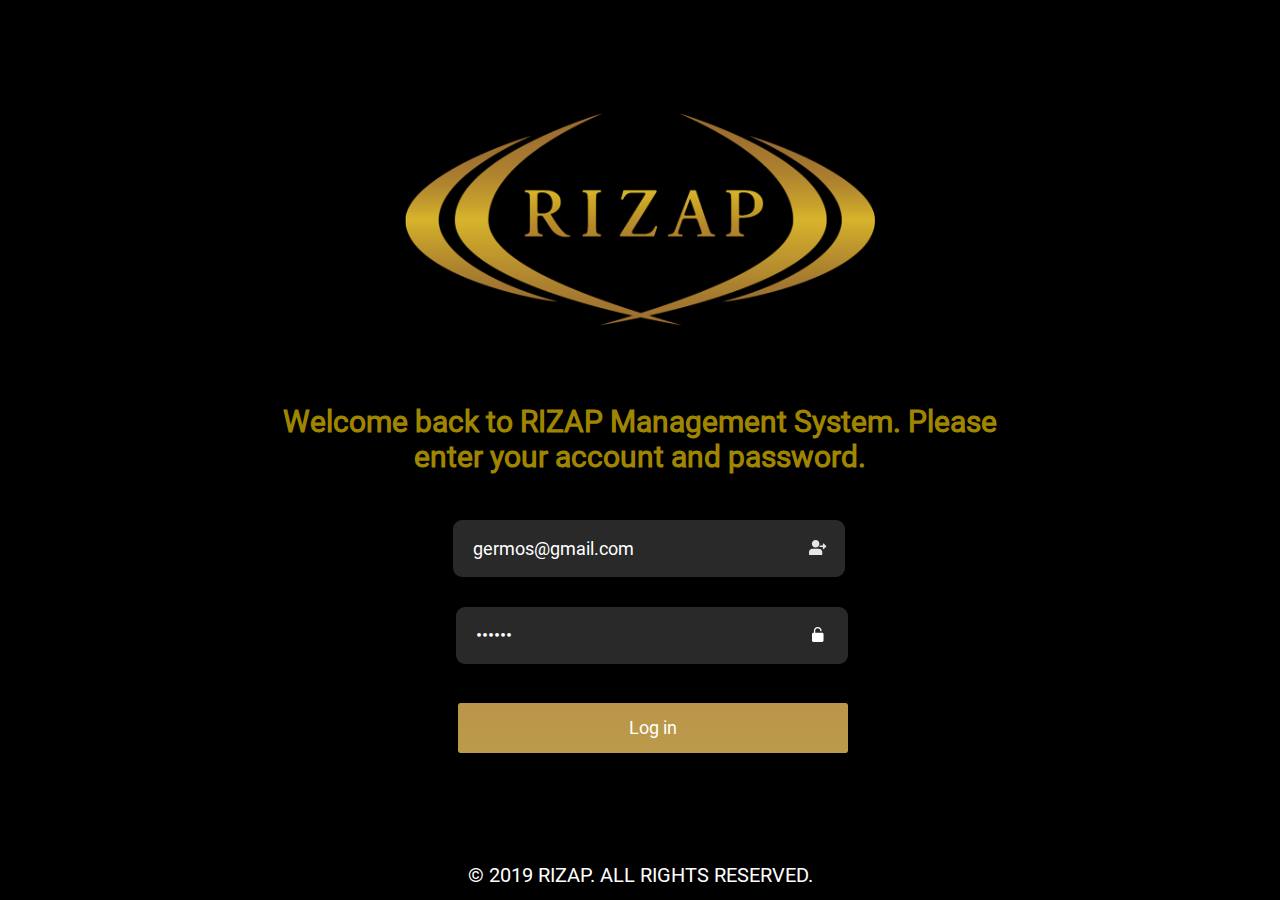
==== commit 513cc941: "2019-12-03 with rizaproot from Germos, fix Roboto font issue" ====
--- a/01-login/login.html
+++ b/01-login/login.html
@@ -1,273 +1,157 @@
 <!DOCTYPE html>
 <html lang="en">
+<head>
+    <meta charset="utf-8" />
+    <meta name="viewport" content="width=device-width, initial-scale=1.0" />
+	<title>RIZAP</title>
+	<link href="/styles/kendo.common.min.css" rel="stylesheet">
+    <link href="/styles/kendo.default.min.css" rel="stylesheet">
+	<link href="/styles/kendo.default.mobile.min.css" rel="stylesheet">
+	<link href="/styles/all.css" rel="stylesheet">
+	<link href="/styles/variables.scss" rel="stylesheet">
+	<link href="/css/site.css" rel="stylesheet">
+	
+</head>
+<body>
+<!-- JS -->
+<script src="/ServerDomain.js"></script>
+<script src="/ServerBuildInfo.js"></script>
+<script src="/ServerBuildVersion.js"></script>
+<script src="/js/jquery.min.js"></script>
+<script src="/js/jszip.min.js"></script>
+<script src="/js/kendo.all.min.js"></script>
+<script src="/js/console.js"></script>
+<!-- GM2 JS -->
+<script src="/gm_js/gm2_api_ajax.js"></script>
+<script src="/gm_js/gm2_message_dialog.js"></script>
+<script src="/gm_js/gm2_shared_func.js"></script>
+<script src="/gm_js/gm2_model.js"></script>
 
-<head>
-  <meta charset="utf-8" />
-  <meta name="viewport" content="width=device-width, initial-scale=1.0" />
-  <title>RIZAP</title>
-  <link href="/styles/kendo.common.min.css" rel="stylesheet">
-  <link href="/styles/kendo.default.min.css" rel="stylesheet">
-  <link href="/styles/kendo.default.mobile.min.css" rel="stylesheet">
-  <link href="/styles/all.css" rel="stylesheet">
-  <link href="/styles/variables.scss" rel="stylesheet">
-  <link href="/css/site.css" rel="stylesheet">
-  
-  <link href="/01-login/login.css" rel="stylesheet">  
-  <link rel="stylesheet" href="https://fonts.googleapis.com/css?family=Roboto">
-</head>
-
-<body class="login-page-background">
-  <!-- JS -->
-  <script src="/ServerDomain.js"></script>
-  <script src="/ServerBuildInfo.js"></script>
-  <script src="/ServerBuildVersion.js"></script>
-  <script src="/js/jquery.min.js"></script>
-  <script src="/js/jszip.min.js"></script>
-  <script src="/js/kendo.all.min.js"></script>
-  <script src="/js/console.js"></script>
-  <!-- GM2 JS -->
-  <script src="/gm_js/gm2_api_ajax.js"></script>
-  <script src="/gm_js/gm2_message_dialog.js"></script>
-  <script src="/gm_js/gm2_shared_func.js"></script>
-  <script src="/gm_js/gm2_model.js"></script>
-
-  <!--JS Runtime-->
-  <script>
-    $(document).ready(function() {
-      // 顯示網站版本資訊
-      if (serverBuildInfo != null) {
-        var siteVerInfo = "site v" + serverBuildVersion + " / build " + serverBuildInfo;
-        var fieldNameElement = document.getElementById("buildContent");
-        fieldNameElement.innerHTML = siteVerInfo;
-      }
-    });
-  </script>
-
-  <!--System Object-->
-  <div class="busy-indicator"></div>
-
-  <!-- Menu & Content -->
-  <div class="wrap" >
-    <!--
-    <div class="sidebar">
-      <div class="top-row pl-4 navbar">
-        <a class="navbar-brand" href="/">RIZAP</a>
-        <button class="navbar-toggler" type="button" data-toggle="collapse" data-target=".navbar-collapse" aria-controls="navbarSupportedContent" aria-expanded="false" aria-label="Toggle navigation">
-          <span class="navbar-toggler-icon"></span>
-        </button>
-      </div>
-
-       Menu 
-      <div class="navbar-collapse collapse d-sm-inline-flex flex-sm-row-reverse">
+	<!--JS Runtime-->
+	<script>
+		$(document).ready(function () {
+			// 改變網站背景
+			document.body.style.background = "#000000";
+		});
+	</script>
 
 
-        <ul class="nav flex-column">
-          <li class="nav-item px-3">
-            <a class="nav-link text-dark" href="/Identity/Account/Register">Register</a>
-          </li>
-          <li class="nav-item px-3">
-            <a class="nav-link text-dark" href="/Identity/Account/Login">Login</a>
-          </li>
-        </ul>
+<style>
+    .login-page-background {
+	  background: black
+	}
 
-      </div>
-    </div>
--->
+	.login-main {
+	  text-align: center;
+	}
 
-    <div >
-      <div class="login-main">
-        
-        <div >
-          <img class="rizap-big-logo" src="logo_new-3x.png" alt="">
-        </div>
+	.rizap-big-logo {
+	  margin: 100px 0px 45px 0px;
+	  max-width: 500px;
+	}
 
+	.welcom-msg {
+	  margin: 0 auto;
+	  width: 785px;
+	  font-family: 'Roboto';
+	  font-size: 30px;
+	  font-weight: bold;
+	  color: #a08600;
+	}
 
-        <div class="welcom-msg" >
-          Welcome back to RIZAP Management System. Please enter your account and password.
-        </div>
-        
-        <div>
-          <div>
-            <section>
-              <form id="account" method="post">
+	.form-control {
+	  margin-top: 30px;
+	  width: 370px;
+	  height: 55px;
+	  border-radius: 9px;
+	  background: #292929;
+	  border: none;
+	  color: white;
+	  font-family: 'Roboto';
+	  font-size: 18px;
+	  padding-left: 20px;
+	}
+	.login-input-user {
+	  margin-left: -40px;
+	  width: 18px;
+	  background: #292929
+	}
+	.login-input-password {
+	  margin-left: -40px;
+	  width: 12px;
+	  background: #292929
+	}
+	#login-button {
+	  margin-top: 39px;
+	  margin-left: 25px;
+	  width: 390px;
+	  height: 50px;
+	  color: white;
+	  font-family: 'Roboto';
+	  font-size: 18px;
+	  border: none
+	  }
 
-                <div class="text-danger validation-summary-valid" data-valmsg-summary="true">
-                  <ul>
-                    <li style="display:none"></li>
-                  </ul>
-                </div>
-                
-                <div class="form-group">
-                  <label for="Input_Email"></label>
-                  <input class="form-control" value="germos@gmail.com" type="email" data-val="true" data-val-email="The Email field is not a valid e-mail address." data-val-required="The Email field is required." id="Input_Email" name="Input.Email" />
-                  
-                  <img class = "login-input-user" src="user.svg" alt="" >
+	#login-spacer {
+	  height: 110px
+	}
 
+	#login-copyright {
+	  vertical-align: top;
+	  font-family: 'Roboto';
+	  font-size: 20px;
+	  color: white;
+	}
+</style>
 
-                  <span class="text-danger field-validation-valid" data-valmsg-for="Input.Email" data-valmsg-replace="true"></span>
-                  </div>
-
-                  <div class="form-group">
-                    <label for="Input_Password"></label>
-                    <input class="form-control" value="abc123" type="password" data-val="true" data-val-required="The Password field is required." id="Input_Password" name="Input.Password" 
-                    
-                    style="margin-top: 35px; width: 370px; height: 55px; border-radius: 9px; background: #292929; border: none; color: white;font-family: 'Roboto'; font-size: 18px; padding-left: 20px;
-                  " />
-                  <img class = "login-input-password" src="unlock.svg" alt="" >
-                  
-                  <span class="text-danger field-validation-valid" data-valmsg-for="Input.Password" data-valmsg-replace="true"></span>
-                </div>
-                <div class="form-group">
-<!--
-                  <div class="checkbox">
-                    <label for="Input_RememberMe">
-                      <input type="checkbox" data-val="true" data-val-required="The Remember me? field is required." id="Input_RememberMe" name="Input.RememberMe" value="true" />
-                      Remember me?
-                    </label>
-                    </div>
-                    -->
-                    </div>
-                    <div class="form-group">
-                      <button type="submit" class="k-primary" id="login-button" >Log-in</button>
-                    </div>
-                    
-                    <div id="login-spacer">
-                      
-                    </div>
-                    
-                    <div id="login-copyright" >
-                      © 2019 RIZAP. ALL RIGHTS RESERVED.
-                    </div>
-                    
-                    
-                    <!--
-                <div class="form-group">
-                  <p>
-                    <a id="forgot-password" href="/Identity/Account/ForgotPassword">Forgot your password?</a>
-                  </p>
-                  <p>
-                    <a href="/Identity/Account/Register?returnUrl=%2F">Register as a new user</a>
-                  </p>
-                  <p>
-                    <button type="submit" class="btn-link" style="padding:0px;margin:0px;border:0px" formaction="/Identity/Account/Login?handler=SendVerificationEmail">Resend email confirmation</button>
-                  </p>
-                </div>
--->
-<!--                <input name="__RequestVerificationToken" type="hidden" value="CfDJ8IcnZzUiW2pOlMP9CKmwNa4SWk2JwDQqwaAN4NP6x7HUUooDZTw1T97SSX_SfGnD5BJixj-f3Mbg6OmJNW4rV9y4s7OhSVawNFtU7LZ--3E0eshpK5OWKxeLt4zuD9gkJvyIz1ekB1PvdwjpRxUP2xI" /><input name="Input.RememberMe" type="hidden" value="false" />-->
-              </form>
-            </section>
-          </div>
-<!--
-          <div class="col-md-6 col-md-offset-2">
-            <section>
-              <h4>Use another service to log in.</h4>
-              <hr />
-              <div>
-                <p>
-                  There are no external authentication services configured. See <a href="https://go.microsoft.com/fwlink/?LinkID=532715">this article</a>
-                  for details on setting up this ASP.NET application to support logging in via external services.
-                </p>
-              </div>
-            </section>
-          </div>
--->
-        </div>
-
-
-      </div>
-      
-<!--      <hr />-->
-      <!--版本內容-->
-<!--
-      <font size="2" color="#c0c0c0" style="text-align:center;">
-        <div id="buildContent"></div>
-      </font>
--->
-      <!-- View 的除錯視窗 -->
-<!--
-      <div>
-        <style>
-          /*
-		Debug Console Style
-	*/
-          div.console div {
-            height: auto;
-          }
-
-          .console {
-            background-color: transparent;
-            color: #333;
-            font: 11px Consolas, Monaco, "Bitstream Vera Sans Mono", "Courier New", Courier, monospace;
-            margin: 0;
-            overflow-x: hidden;
-            text-align: left;
-            height: 200px;
-            border: 1px solid rgba(20, 53, 80, 0.1);
-            background-color: #ffffff;
-            text-indent: 0;
-          }
-
-          .demo-section .box-col .console {
-            min-width: 200px;
-          }
-
-          .console .count {
-            background-color: #26c6da;
-            -moz-border-radius: 15px;
-            -webkit-border-radius: 15px;
-            border-radius: 15px;
-            color: #ffffff;
-            font-size: 10px;
-            margin-left: 5px;
-            padding: 2px 6px 2px 5px;
-          }
-
-          .console div {
-            background-position: 6px -95px;
-            border-bottom: 1px solid #DDD;
-            padding: 5px 10px;
-            height: 2em;
-            line-height: 2em;
-            vertical-align: middle;
-          }
-
-          .console .error {
-            background-position: 6px -135px;
-          }
-        </style>
-
-        <div id="div_Debug" class="box wide" style="padding-top: 1em;">
-          <h4>Debug</h4>
-          <div class="console"></div>
-        </div>
-
-
-      </div>
--->
-    </div>
-
-  </div>
-
-  <!--顯示 Mini Profiler 提供的效能資訊-->
-  <script async="async" id="mini-profiler" src="/profiler/includes.min.js?v=4.1.0+c940f0f28d" data-version="4.1.0+c940f0f28d" data-path="/profiler/" data-current-id="da559744-c307-4652-b734-0f7384a9fc6d" data-ids="e556d238-abb1-40d4-939b-8f0987f75649,da559744-c307-4652-b734-0f7384a9fc6d" data-position="Left" data-authorized="true" data-max-traces="15" data-toggle-shortcut="Alt+P" data-trivial-milliseconds="2.0" data-ignored-duplicate-execute-types="Open,OpenAsync,Close,CloseAsync"></script>
+<div>
+	<div class="login-main">
+		<div >
+			<img class="rizap-big-logo" src="/content/logo_new_login.png" alt="">
+		</div>
+		<div class="welcom-msg" >
+			Welcome back to RIZAP Management System. Please enter your account and password.
+		</div>
+		<section>
+			<form id="account" method="post">
+				<div class="text-danger validation-summary-valid" data-valmsg-summary="true"><ul><li style="display:none"></li>
+</ul></div>
+				<div class="form-group">
+					<input class="form-control" value="germos@gmail.com" type="email" data-val="true" data-val-email="The Email field is not a valid e-mail address." data-val-required="The Email field is required." id="Input_Email" name="Input.Email" />
+					<img class = "login-input-user" src="/content/login_user.svg" alt="" >
+					<span class="text-danger field-validation-valid" data-valmsg-for="Input.Email" data-valmsg-replace="true"></span>
+				</div>
+				<div class="form-group">
+					<input class="form-control" value="abc123" type="password" data-val="true" data-val-required="The Password field is required." id="Input_Password" name="Input.Password" />
+					<img class = "login-input-password" src="/content/login_unlock.svg" alt=""  >
+					<span class="text-danger field-validation-valid" data-valmsg-for="Input.Password" data-valmsg-replace="true"></span>
+				</div>
+				<div class="form-group">
+					<button type="submit" class="k-primary k-button" id="login-button">Log in</button>
+				</div>
+				<div id="login-spacer">
+				</div>
+				<div id="login-copyright" >
+					© 2019 RIZAP. ALL RIGHTS RESERVED.
+				</div>
+			<input name="__RequestVerificationToken" type="hidden" value="CfDJ8IcnZzUiW2pOlMP9CKmwNa6PmG9E4Us2pRIfWegR_nIordHnqIv0RUs7r4vRxsRxFiZzHjkDxbDqRdyM50ahikriB5nQ318LOQgLHF-kadxBqnUNkXep5_Xo18IdjJM_eco-4MIfn48hdKVCPxw7dmQ" /></form>
+		</section>
+	</div>
+</div>
 
 
 
+    
 
-  <script src="https://ajax.aspnetcdn.com/ajax/jquery.validate/1.17.0/jquery.validate.min.js" crossorigin="anonymous" integrity="sha384-rZfj/ogBloos6wzLGpPkkOr/gpkBNLZ6b6yLy4o+ok+t/SAKlL5mvXLr0OXNi1Hp">
-  </script>
-  <script>
-    (window.jQuery && window.jQuery.validator || document.write("\u003Cscript src=\u0022/Identity/lib/jquery-validation/dist/jquery.validate.min.js\u0022 crossorigin=\u0022anonymous\u0022 integrity=\u0022sha384-rZfj/ogBloos6wzLGpPkkOr/gpkBNLZ6b6yLy4o\u002Bok\u002Bt/SAKlL5mvXLr0OXNi1Hp\u0022\u003E\u003C/script\u003E"));
-  </script>
-  <script src="https://ajax.aspnetcdn.com/ajax/jquery.validation.unobtrusive/3.2.9/jquery.validate.unobtrusive.min.js" crossorigin="anonymous" integrity="sha384-ifv0TYDWxBHzvAk2Z0n8R434FL1Rlv/Av18DXE43N/1rvHyOG4izKst0f2iSLdds">
-  </script>
-  <script>
-    (window.jQuery && window.jQuery.validator && window.jQuery.validator.unobtrusive || document.write("\u003Cscript src=\u0022/Identity/lib/jquery-validation-unobtrusive/jquery.validate.unobtrusive.min.js\u0022 crossorigin=\u0022anonymous\u0022 integrity=\u0022sha384-ifv0TYDWxBHzvAk2Z0n8R434FL1Rlv/Av18DXE43N/1rvHyOG4izKst0f2iSLdds\u0022\u003E\u003C/script\u003E"));
-  </script>
+    <script src="https://ajax.aspnetcdn.com/ajax/jquery.validate/1.17.0/jquery.validate.min.js" crossorigin="anonymous" integrity="sha384-rZfj/ogBloos6wzLGpPkkOr/gpkBNLZ6b6yLy4o+ok+t/SAKlL5mvXLr0OXNi1Hp">
+    </script>
+<script>(window.jQuery && window.jQuery.validator||document.write("\u003Cscript src=\u0022/Identity/lib/jquery-validation/dist/jquery.validate.min.js\u0022 crossorigin=\u0022anonymous\u0022 integrity=\u0022sha384-rZfj/ogBloos6wzLGpPkkOr/gpkBNLZ6b6yLy4o\u002Bok\u002Bt/SAKlL5mvXLr0OXNi1Hp\u0022\u003E\u003C/script\u003E"));</script>
+    <script src="https://ajax.aspnetcdn.com/ajax/jquery.validation.unobtrusive/3.2.9/jquery.validate.unobtrusive.min.js" crossorigin="anonymous" integrity="sha384-ifv0TYDWxBHzvAk2Z0n8R434FL1Rlv/Av18DXE43N/1rvHyOG4izKst0f2iSLdds">
+    </script>
+<script>(window.jQuery && window.jQuery.validator && window.jQuery.validator.unobtrusive||document.write("\u003Cscript src=\u0022/Identity/lib/jquery-validation-unobtrusive/jquery.validate.unobtrusive.min.js\u0022 crossorigin=\u0022anonymous\u0022 integrity=\u0022sha384-ifv0TYDWxBHzvAk2Z0n8R434FL1Rlv/Av18DXE43N/1rvHyOG4izKst0f2iSLdds\u0022\u003E\u003C/script\u003E"));</script>
 
 
 
 
 </body>
-
-</html>+</html>
--- a/styles/kendo.default.min.css
+++ b/styles/kendo.default.min.css
@@ -22,4 +22,4 @@
                                                                                                                                                                                                        
 
 */.k-theme-test-class,.ktb-theme-id-default{opacity:0}.ktb-var-accent{color:#f35800}.ktb-var-base{color:#e9e9e9}.ktb-var-background{color:#fff}.ktb-var-border-radius{border-radius:4px}.ktb-var-normal-background{color:#fff}.ktb-var-normal-gradient{background-image:url(textures/highlight.png);background-image:none,linear-gradient(to bottom,rgba(255,255,255,.6) 0,rgba(255,255,255,0) 100%)}.ktb-var-normal-text-color{color:#2e2e2e}.ktb-var-hover-background{color:#bcb4b0}.ktb-var-hover-gradient{background-image:url(textures/highlight.png);background-image:none,linear-gradient(to bottom,rgba(255,255,255,.4) 0,rgba(255,255,255,0) 100%)}.ktb-var-hover-text-color{color:#2e2e2e}.ktb-var-selected-background{color:#f35800}.ktb-var-selected-gradient{background-image:url(textures/highlight.png);background-image:none,linear-gradient(to bottom,rgba(255,255,255,.2) 0,rgba(255,255,255,0) 100%)}.ktb-var-selected-text-color{color:#fff}.ktb-var-error{color:#db4240}.ktb-var-warning{color:#ffc000}.ktb-var-success{color:#37b400}.ktb-var-info{color:#06c}.ktb-var-series-a{color:#ff6800}.ktb-var-series-b{color:#a0a700}.ktb-var-series-c{color:#ff8d00}.ktb-var-series-d{color:#678900}.ktb-var-series-e{color:#ffb53c}.ktb-var-series-f{color:#396000}.k-grid-norecords-template{background-color:#fff;border:1px solid #d5d5d5}.k-button{border-radius:4px;border-color:#c5c5c5;color:#2e2e2e;background-color:#e9e9e9;background-position:50% 50%;background-image:url(textures/highlight.png);background-image:none,linear-gradient(to bottom,rgba(255,255,255,.6) 0,rgba(255,255,255,0) 100%)}.k-button.k-state-hover,.k-button:hover{color:#2e2e2e;border-color:#b6b6b6;background-color:#bcb4b0;background-image:url(textures/highlight.png);background-image:none,linear-gradient(to bottom,rgba(255,255,255,.4) 0,rgba(255,255,255,0) 100%)}.k-button.k-state-active,.k-button:active{color:#fff;background-color:#f35800;border-color:#f85a00;background-image:url(textures/highlight.png);background-image:none,linear-gradient(to bottom,rgba(255,255,255,.2) 0,rgba(255,255,255,0) 100%);box-shadow:none}.k-button.k-state-active:hover{color:#fff;border-color:#8d8079;background-color:#ff5e03}.k-button:focus:active{box-shadow:inset 0 0 3px 1px #c54700}.k-button.k-state-disabled,.k-button.k-state-disabled:hover,.k-button[disabled],.k-state-disabled .k-button,.k-state-disabled .k-button:hover{color:#c3c3c3;border-color:#c5c5c5;background-color:#e9e9e9;background-image:url(textures/highlight.png);background-image:none,linear-gradient(to bottom,rgba(255,255,255,.6) 0,rgba(255,255,255,0) 100%)}.k-button.k-state-disabled,.k-button.k-state-disabled:active,.k-button[disabled]{box-shadow:none}.k-button.k-state-focused,.k-button.k-state-focused.k-state-disabled,.k-button:focus,.k-button:focus:hover,.k-state-disabled .k-button.k-state-focused{border-color:#c5c5c5;box-shadow:inset 0 0 3px 1px #b6b6b6}.k-primary{color:#fff;border-color:#e45200;background-color:#ff6b18;background-image:url(textures/highlight.png);background-image:none,linear-gradient(to bottom,rgba(255,255,255,.2) 0,rgba(255,255,255,0) 100%)}.k-primary.k-state-hover,.k-primary:hover{color:#fff;border-color:#8d8079;background-color:#ff5e03;background-image:url(textures/highlight.png);background-image:none,linear-gradient(to bottom,rgba(255,255,255,.4) 0,rgba(255,255,255,0) 100%)}.k-primary.k-state-active,.k-primary:active{color:#fff;border-color:#f85a00;background-color:#f25801;background-image:url(textures/highlight.png);background-image:none,linear-gradient(to bottom,rgba(255,255,255,.2) 0,rgba(255,255,255,0) 100%)}.k-primary:focus:active:not(.k-state-disabled):not([disabled]){box-shadow:0 0 3px 0 #f35800}.k-primary.k-state-disabled,.k-primary.k-state-disabled:hover,.k-primary[disabled],.k-state-disabled .k-primary,.k-state-disabled .k-primary:hover{color:#e6e6e6;border-color:#e6e6e6;background-color:#ff6f1d;box-shadow:none;background-image:url(textures/highlight.png);background-image:none,linear-gradient(to bottom,rgba(255,255,255,.2) 0,rgba(255,255,255,0) 100%)}.k-primary.k-state-disabled,.k-primary[disabled]{box-shadow:none}.k-primary.k-state-focused,.k-primary:focus{border-color:#e45200;box-shadow:0 0 3px 0 #f35800}.k-button-group{border-radius:4px}.k-button-group .k-button{border-radius:0}.k-button-group .k-button:first-child,.k-button-group .k-group-start{border-top-left-radius:4px;border-bottom-left-radius:4px}.k-button-group .k-button:last-child,.k-button-group .k-group-end{border-top-right-radius:4px;border-bottom-right-radius:4px}.k-button-group .k-button:first-child:last-child,.k-button-group .k-group-start.k-group-end{border-radius:4px}.k-rtl .k-button-group .k-button{border-radius:0}.k-rtl .k-button-group .k-button:first-child,.k-rtl .k-button-group .k-group-start{border-top-right-radius:4px;border-bottom-right-radius:4px}.k-rtl .k-button-group .k-button:last-child,.k-rtl .k-button-group .k-group-end{border-top-left-radius:4px;border-bottom-left-radius:4px}.k-rtl .k-button-group .k-button:first-child:last-child,.k-rtl .k-button-group .k-group-start.k-group-end{border-radius:4px}.k-split-button{border-radius:4px}.k-split-button.k-state-border-down>.k-button,.k-split-button.k-state-border-up>.k-button{color:#2e2e2e;background-color:#bcb4b0;border-color:#b6b6b6;background-image:url(textures/highlight.png);background-image:none,linear-gradient(to bottom,rgba(255,255,255,.4) 0,rgba(255,255,255,0) 100%);box-shadow:none}.k-split-button:focus{border-color:#c5c5c5;outline:0;box-shadow:inset 0 0 3px 1px #b6b6b6}.k-split-button:focus>.k-button{background:0 0;border-color:#c5c5c5}.k-split-button:focus:not(.k-state-disabled)>.k-button:hover,.k-split-button:focus:not(.k-state-disabled)>.k-state-active{color:#2e2e2e;background-color:#bcb4b0;border-color:#c5c5c5;background-image:url(textures/highlight.png);background-image:none,linear-gradient(to bottom,rgba(255,255,255,.4) 0,rgba(255,255,255,0) 100%);box-shadow:none}.k-split-button.k-state-disabled{color:#c3c3c3;background:#e9e9e9;background-image:url(textures/highlight.png);background-image:none,linear-gradient(to bottom,rgba(255,255,255,.6) 0,rgba(255,255,255,0) 100%)}.k-edit-buttons{border-color:#d5d5d5;background:#eae8e8}.k-card{border-color:#d5d5d5;color:#2e2e2e;background-color:#fff}.k-card-header{border-color:#d5d5d5;color:#313131;background-color:#eae8e8}.k-card-actions{border-color:#d5d5d5}.k-chat{border-color:#d5d5d5;color:#2e2e2e;background-color:#fff}.k-chat .k-timestamp{text-transform:uppercase;opacity:.7}.k-chat .k-author{font-weight:700}.k-chat .k-bubble{border-color:#e9e9e9;color:#2e2e2e;background-color:#e9e9e9;transition:box-shadow .2s ease-in-out;-ms-flex-order:-1;order:-1}.k-chat .k-alt .k-bubble{border-color:#f35800;color:#fff;background-color:#f35800}.k-chat .k-quick-reply{border-color:#f35800;color:#f35800;background-color:transparent}.k-chat .k-quick-reply:hover{border-color:#f35800;color:#fff;background-color:#f35800}.k-chat .k-message-box{border-color:inherit;color:#2e2e2e;background-color:#fff}.k-chat .k-message-box .k-button:hover{color:#f35800}.k-chat .k-toolbar-box{border-color:inherit;color:#2e2e2e;background-color:#eae8e8}.k-chat .k-toolbar-box .k-button:hover{color:#f35800;background:0 0}.k-chat .k-toolbar-box .k-scroll-button{background-color:#fff;box-shadow:0 0 20px 5px #fff}.k-chat .k-toolbar-box .k-scroll-button:hover{background-color:#fff}.k-in,.k-item,.k-window-action{border-color:transparent}.k-tool.k-state-hover{color:#fff}.k-splitbar .k-resize-handle{background-color:#2e2e2e;color:#2e2e2e}.k-splitbar .k-resize-handle:hover{color:#2e2e2e}.k-splitbar .k-resize-handle{background-color:#2e2e2e}.k-block,.k-widget{background-color:#fff}.k-autocomplete,.k-block,.k-button-group .k-tool,.k-calendar th,.k-content,.k-dropdown-wrap,.k-dropzone-active,.k-editable-area,.k-editor-dialog .k-tabstrip-items,.k-filter-row>th,.k-footer-template td,.k-grid td,.k-grid td.k-state-selected,.k-grid-content-locked,.k-grid-footer,.k-grid-footer-locked,.k-grid-footer-wrap,.k-grid-header,.k-grid-header-locked,.k-grid-header-wrap,.k-group,.k-group-footer td,.k-grouping-header,.k-grouping-header .k-group-indicator,.k-header,.k-input,.k-pager-refresh,.k-pager-wrap,.k-pager-wrap .k-link,.k-panel>.k-item>.k-link,.k-panelbar .k-content,.k-panelbar .k-panel,.k-panelbar>.k-item>.k-link,.k-popup.k-align .k-list .k-item:last-child,.k-separator,.k-slider-track,.k-splitbar,.k-state-default,.k-state-default .k-select,.k-state-disabled,.k-textbox,.k-textbox>input,.k-tiles,.k-toolbar,.k-tooltip,.k-treemap-tile,.k-upload-files,.k-widget{border-color:#d5d5d5}.k-calendar .k-alt,.k-calendar th,.k-dropzone-hovered,.k-footer-template td,.k-grid-footer,.k-group,.k-group-footer td,.k-grouping-header,.k-pager-wrap,.k-popup,.k-widget .k-status{background-color:#f5f5f5}.k-grouping-row td,.k-resize-handle-inner,td.k-group-cell{background-color:#eae8e8}.k-list-container{border-color:#c5c5c5;background-color:#e9e9e9}.k-list-filter>.k-textbox{border-color:#a3a3a3}.k-content,.k-panel>li.k-item,.k-panelbar>li.k-item,.k-tiles{background-color:#fff}.k-alt,.k-pivot-layout>tbody>tr:first-child>td:first-child,.k-resource.k-alt,.k-separator{background-color:#f1f1f1}.k-header.k-alt,.k-pivot-rowheaders .k-alt .k-alt{background-color:#dcdcdc}.k-autocomplete.k-header,.k-dropdown-wrap.k-state-active,.k-numeric-wrap.k-state-active,.k-picker-wrap.k-state-active,.k-textbox{border-color:#d5d5d5;background-color:#e9e9e9}.k-autocomplete .k-input,.k-autocomplete.k-state-focused .k-input,.k-dropdown-wrap .k-input,.k-dropdown-wrap.k-state-focused .k-input,.k-multiselect-wrap,.k-numeric-wrap.k-state-focused .k-input,.k-picker-wrap.k-state-focused .k-input,.k-textbox>input{border-color:#d5d5d5}.k-textbox>input,input.k-textbox,input.k-textbox:hover,textarea.k-textbox,textarea.k-textbox:hover{background:0 0}.k-input,.k-multiselect-wrap,.k-textbox>input,input.k-textbox,input.k-textbox:hover,textarea.k-textbox,textarea.k-textbox:hover{background-color:#fff;color:#2e2e2e}.k-input[readonly]{background-color:#fff;color:#2e2e2e}.k-block,.k-content,.k-dropdown .k-input,.k-popup,.k-toolbar,.k-widget{color:#2e2e2e}.k-inverse{color:#fff}.k-block{color:#313131}.k-link:link,.k-link:visited,.k-nav-current.k-state-hover .k-link{color:#2e2e2e}.k-panelbar>li>.k-link,.k-tabstrip-items .k-link{color:#2e2e2e}.k-grid-header .k-header>.k-link,.k-header,.k-treemap-title{color:#313131}.k-autocomplete,.k-draghandle,.k-dropdown-wrap,.k-grid-header,.k-grouping-header,.k-header,.k-numeric-wrap,.k-pager-wrap,.k-panelbar .k-tabstrip-items .k-item,.k-picker-wrap,.k-progressbar,.k-state-highlight,.k-tabstrip-items .k-item,.k-textbox,.k-toolbar,.km-pane-wrapper>.km-pane>.km-view>.km-content{background-image:url(textures/highlight.png);background-image:none,linear-gradient(to bottom,rgba(255,255,255,.6) 0,rgba(255,255,255,0) 100%);background-position:50% 50%;background-color:#eae8e8}.k-block,.k-treemap-tile,html .km-pane-wrapper .k-header{background-color:#eae8e8}.k-mediaplayer-toolbar{background-color:rgba(234,232,232,.85)}.k-hr{border-color:#d5d5d5}.k-column-menu .k-state-active .k-sprite,.k-column-menu .k-state-hover .k-sprite,.k-icon:hover,.k-pager-numbers .k-current-page .k-link:hover:after,.k-scheduler-toolbar>ul.k-scheduler-views>li.k-current-view.k-state-hover>.k-link:after,.k-state-focused .k-icon,.k-state-hover .k-icon,.k-state-selected .k-icon{opacity:1}.k-column-menu .k-sprite,.k-pager-numbers .k-current-page .k-link:after,.k-scheduler-toolbar>ul.k-scheduler-views>li.k-current-view>.k-link:after,.k-state-disabled .k-icon{opacity:.9}.k-mobile-list .k-check:checked,.k-mobile-list .k-edit-field [type=checkbox]:checked,.k-mobile-list .k-edit-field [type=radio]:checked{opacity:.9}.k-badge{background-color:#f35800;color:#fff;border-radius:3px}.k-tool{border-color:transparent}.k-mobile-list .k-check:checked,.k-mobile-list .k-edit-field [type=checkbox]:checked,.k-mobile-list .k-edit-field [type=radio]:checked{background-image:url(Default/sprite.png);border-color:transparent}.k-mobile-list .k-check:checked,.k-mobile-list .k-edit-field [type=checkbox]:checked{font-family:WebComponentsIcons;background-image:none}.k-mobile-list .k-check:checked:before,.k-mobile-list .k-edit-field [type=checkbox]:checked:before{content:"\e118"}.k-i-loading{background-image:url(Default/loading.gif)}.k-loading-image{background-image:url(Default/loading-image.gif)}.k-loading-color{background-color:#fff}.k-draghandle{border-color:#c5c5c5;background-color:#fff;box-shadow:none}.k-draghandle:hover{border-color:#b6b6b6;background-color:#bbb4b1;box-shadow:none}.k-scheduler{color:#2e2e2e;background-color:#fff}.k-scheduler-layout{color:#2e2e2e}.k-scheduler-datecolumn,.k-scheduler-groupcolumn{background-color:#fff;color:#2e2e2e}.k-scheduler-header th,.k-scheduler-header-wrap,.k-scheduler-table td,.k-scheduler-times,.k-scheduler-times th,.k-scheduler-times tr{border-color:#c5c5c5}.k-nonwork-hour,.k-scheduler-dayview .k-today.k-nonwork-hour,.k-scheduler-timelineview .k-today.k-nonwork-hour{background-color:#f3f3f3}.k-gantt .k-nonwork-hour{background-color:rgba(233,233,233,.2)}.k-gantt .k-header.k-nonwork-hour{background-color:rgba(233,233,233,.15)}.k-scheduler-table .k-today,.k-today>.k-scheduler-datecolumn,.k-today>.k-scheduler-groupcolumn{background-color:#f8f8f8}.k-scheduler-now-arrow{border-left-color:#721715}.k-scheduler-now-line{background-color:#721715}.k-event,.k-task-complete{border-color:#ffc09c;background:#ff8f50 0 -257px none repeat-x;color:#2e2e2e}.k-event-inverse{color:#fff}.k-event.k-state-selected{background-position:0 0;box-shadow:0 0 0 2px #2e2e2e}.k-event .k-resize-handle:after,.k-task-single .k-resize-handle:after{background-color:#787878}.k-scheduler-marquee:after,.k-scheduler-marquee:before{border-color:#f35800}.k-panelbar .k-content,.k-panelbar .k-item,.k-panelbar .k-panel{background-color:#fff;color:#2e2e2e;border-color:#c5c5c5}.k-panelbar>li>.k-link{color:#2e2e2e}.k-panelbar>.k-item>.k-link{border-color:#c5c5c5}.k-panel>li.k-item{background-color:#fff}.k-active-filter,.k-state-active,.k-state-active:hover{background-color:#fff;border-color:#9f9f9f;color:#313131}.k-fieldselector .k-list-container{background-color:#fff}.k-menu .k-state-hover>.k-state-active{background-color:transparent}.k-mediaplayer-toolbar .k-button.k-bare.k-state-active,.k-mediaplayer-toolbar .k-button.k-bare.k-state-active:hover,.k-mediaplayer-toolbar .k-button.k-bare:active{color:#f35800}.k-menu .k-state-selected>.k-link{color:#fff;background-color:#f35800;border-color:#f85a00;background-image:url(textures/highlight.png);background-image:none,linear-gradient(to bottom,rgba(255,255,255,.2) 0,rgba(255,255,255,0) 100%)}.k-menu .k-link.k-state-active{background-color:#fff;border-color:#9f9f9f;color:#313131}.k-menu .k-menu-scroll-button:hover,.k-menu .k-state-hover>.k-link{color:#2e2e2e;background-color:#bcb4b0;border-color:#b6b6b6;background-image:url(textures/highlight.png);background-image:none,linear-gradient(to bottom,rgba(255,255,255,.4) 0,rgba(255,255,255,0) 100%)}.k-state-highlight{background:#fff;color:#313131}.k-grouping-row .k-state-focused,.k-state-focused{border-color:#d5d5d5}.k-calendar .k-link{color:#2e2e2e}.k-calendar .k-footer{padding:0}.k-calendar .k-footer .k-nav-today{color:#2e2e2e;text-decoration:none;background-color:#fff}.k-calendar .k-footer .k-nav-today.k-state-hover,.k-calendar .k-footer .k-nav-today:hover{background-color:#fff;text-decoration:underline}.k-calendar .k-footer .k-nav-today:active{background-color:#fff}.k-calendar .k-link.k-nav-fast{color:#2e2e2e}.k-calendar .k-nav-fast.k-state-hover{text-decoration:none;background-color:#bcb4b0;color:#2e2e2e}.k-calendar .k-link.k-state-hover{border-radius:4px}.k-calendar .k-today{box-shadow:inset 0 0 0 1px #f35800}.k-calendar .k-today .k-link{color:#f35800;font-weight:700}.k-calendar td.k-today.k-state-focused,.k-calendar td.k-today.k-state-focused.k-state-hover{box-shadow:inset 0 0 3px 1px #aeaeae}.k-calendar td.k-today.k-state-hover,.k-calendar td.k-today.k-state-selected{box-shadow:none}.k-calendar td.k-today.k-state-hover .k-link{color:#2e2e2e}.k-calendar .k-footer .k-link{border-radius:0}.k-calendar th{background-color:#f5f5f5}.k-calendar td.k-state-selected.k-state-hover{background-color:#f35800;background-image:none}.k-calendar td.k-state-selected .k-link,.k-calendar td.k-today.k-state-selected.k-state-hover .k-link{color:#fff}.k-calendar td.k-state-focused.k-state-selected,.k-calendar td.k-state-selected.k-state-active,.k-calendar td.k-state-selected.k-state-hover:active,.k-calendar td.k-state-selected:active{box-shadow:inset 0 0 3px 1px #aeaeae}.k-window-titlebar .k-link{border-radius:4px}.k-calendar-container.k-group{border-color:#c5c5c5}.k-draghandle.k-state-selected:hover,.k-ghost-splitbar-horizontal,.k-ghost-splitbar-vertical,.k-list>.k-state-highlight,.k-list>.k-state-selected,.k-marquee-color,.k-panel>.k-state-selected,.k-scheduler .k-scheduler-toolbar .k-state-selected,.k-scheduler .k-today.k-state-selected,.k-state-selected,.k-state-selected:link,.k-state-selected:visited,.k-tool.k-state-selected{color:#fff;background-color:#f35800;border-color:#f85a00}.k-group-header+.k-list>.k-item.k-first,.k-static-header+.k-list>.k-item.k-first,.k-virtual-item.k-first{border-top-color:#b6b6b6}.k-group-header+div>.k-list>.k-item.k-first:before{border-top-color:#b9b3b3}.k-popup>.k-group-header,.k-popup>.k-virtual-wrap>.k-group-header{background:#b6b6b6;color:#fff}.k-popup .k-list .k-item>.k-group{background:#b9b3b3;color:#fff;border-bottom-left-radius:3px}.k-popup .k-treeview .k-item>.k-group{background:0 0;color:#2e2e2e}.k-marquee-text{color:#fff}.k-grid-header th.k-state-focused,.k-list>.k-state-focused,.k-listview>.k-state-focused,.k-state-focused,td.k-state-focused{box-shadow:inset 0 0 3px 1px #aeaeae}.k-list>.k-state-focused.k-state-selected,.k-listview>.k-state-focused.k-state-selected,.k-state-focused.k-state-selected,td.k-state-focused.k-state-selected{box-shadow:inset 0 0 3px 1px #c54700}.k-list-optionlabel.k-state-selected.k-state-focused{box-shadow:none}.k-panelbar>li.k-state-default>.k-link.k-state-selected,.k-panelbar>li>.k-state-selected,.k-state-selected>.k-link{color:#fff}.k-dropdown .k-state-focused,.k-filebrowser-dropzone,.k-list>.k-state-hover,.k-mobile-list .k-edit-label.k-check:active,.k-mobile-list .k-item>.k-label:active,.k-mobile-list .k-item>.k-link:active,.k-mobile-list .k-recur-view .k-check:active,.k-pager-wrap .k-link:hover,.k-scheduler .k-scheduler-toolbar ul li.k-state-hover,.k-splitbar-horizontal-hover:hover,.k-splitbar-vertical-hover:hover,.k-state-hover,.k-state-hover:hover{color:#2e2e2e;background-color:#bcb4b0;border-color:#b6b6b6}.k-pager-wrap .k-link.k-state-disabled{color:#2e2e2e;border-color:#d5d5d5}.k-mobile-list .k-scheduler-timezones .k-edit-field:nth-child(2):active{color:#2e2e2e;background-color:#bcb4b0;border-color:#b6b6b6}.k-state-focused>.k-select,.k-state-hover>.k-select{border-color:#b6b6b6}.k-draghandle:hover,.k-listbox .k-item:hover:not(.k-state-disabled),.k-other-month.k-state-hover .k-link,.k-pager-wrap .k-link:hover,.k-state-hover,.k-state-hover:hover,.k-textbox:hover,div.k-filebrowser-dropzone em{background-image:url(textures/highlight.png);background-image:none,linear-gradient(to bottom,rgba(255,255,255,.4) 0,rgba(255,255,255,0) 100%)}.k-pager-wrap{background-color:#eae8e8;color:#313131}.k-dropdown-wrap.k-state-active,.k-numeric-wrap.k-state-active,.k-panelbar>.k-item>.k-state-focused,.k-picker-wrap.k-state-active,.k-state-active,.k-state-active:hover,.k-state-active>.k-link{background-image:none}.k-draghandle.k-state-selected:hover,.k-state-selected{background-image:url(textures/highlight.png);background-image:none,linear-gradient(to bottom,rgba(255,255,255,.2) 0,rgba(255,255,255,0) 100%)}.k-draghandle.k-state-selected:hover{background-position:50% 50%}.k-other-month.k-state-hover .k-link,.k-state-hover>.k-link,div.k-filebrowser-dropzone em{color:#2e2e2e}.k-dropdown .k-state-focused .k-input,.km-pane-wrapper .k-mobile-list input:not([type=checkbox]):not([type=radio]),.km-pane-wrapper .k-mobile-list textarea,.km-pane-wrapper .km-pane .k-mobile-list select:not([multiple]){color:#2e2e2e}.km-pane-wrapper .km-pane .k-mobile-list.k-filter-menu .k-space-right{background-image:url(textures/highlight.png);background-image:none,linear-gradient(to bottom,rgba(255,255,255,.6) 0,rgba(255,255,255,0) 100%);background-position:50% 50%;background:#ececec;border-color:#c5c5c5}.km-pane-wrapper .km-pane .k-mobile-list.k-filter-menu .k-space-right>input{background:#fff;border-color:#c5c5c5}.km-pane-wrapper .km-pane .k-mobile-list.k-filter-menu .k-space-right>input:focus{box-shadow:0 0 3px 0 rgba(0,0,0,.3)}.k-dropdown .k-state-hover .k-input{color:#2e2e2e}.k-state-error{border-color:#721715;background-color:#f4f3f2;color:#ffb388}.k-state-disabled{opacity:.7}.k-loading-mask.k-state-selected,.k-tile-empty.k-state-selected{border-width:0;background-image:none;background-color:transparent}.k-dropzone em,.k-other-month,.k-other-month .k-link,.k-slider .k-draghandle,.k-state-disabled,.k-state-disabled .k-link,.k-tile-empty strong{color:#c3c3c3}.k-dropzone .k-upload-status{color:#c3c3c3}.k-file .k-upload-status{color:#2e2e2e}.k-century .k-other-month.k-state-hover .k-link,.k-decade .k-other-month.k-state-hover .k-link{background:0 0}.k-progressbar-indeterminate{background:url(Default/indeterminate.gif)}.k-progressbar-indeterminate .k-progress-status-wrap,.k-progressbar-indeterminate .k-state-selected{display:none}.k-slider-track{background-color:#d5d5d5}.k-slider-selection{background-color:#f35800}.k-slider-horizontal .k-tick{background-image:url(Default/slider-h.gif)}.k-slider-vertical .k-tick{background-image:url(Default/slider-v.gif)}.k-chart-crosshair-tooltip,.k-chart-shared-tooltip,.k-widget.k-tooltip{background-image:url(textures/highlight.png);background-image:none,linear-gradient(to bottom,rgba(255,255,255,.6) 0,rgba(255,255,255,0) 100%);background-position:50% 50%;background-color:#eae8e8;color:#313131;border-color:transparent;box-shadow:0 4px 6px rgba(0,0,0,.3)}.k-widget.k-tooltip-validation{border-color:#ffc000;background-color:#ffc000;color:#000}.input-append .k-tooltip-validation,.input-prepend .k-tooltip-validation{font-size:12px;position:relative;top:3px}.k-callout-n{border-bottom-color:#eae8e8}.k-callout-w{border-right-color:#eae8e8}.k-callout-s{border-top-color:#eae8e8}.k-callout-e{border-left-color:#eae8e8}.k-tooltip-validation .k-callout-n{border-bottom-color:#ffc000}.k-tooltip-validation .k-callout-w{border-right-color:#ffc000}.k-tooltip-validation .k-callout-s{border-top-color:#ffc000}.k-tooltip-validation .k-callout-e{border-left-color:#ffc000}.k-splitbar{background-color:#e9e9e9}.k-restricted-size-horizontal,.k-restricted-size-vertical{background-color:#ffb388}.k-file{background-color:#fff;border-color:#d5d5d5}.k-file-progress{color:#313131}.k-file-progress .k-progress{background-color:#06c}.k-file-success .k-file-name,.k-file-success .k-upload-pct{color:#37b400}.k-file-success .k-progress{background-color:#37b400}.k-file-error{color:#db4240}.k-file-error .k-file-extension-wrapper,.k-file-error .k-multiple-files-extension-wrapper{color:#db4240;border-color:#db4240}.k-file-error .k-file-extension-wrapper:before,.k-file-error .k-multiple-files-extension-wrapper:before{border-color:transparent transparent #db4240 #db4240}.k-file-error .k-progress,.k-file-invalid .k-progress{background-color:#db4240}.k-file-extension-wrapper,.k-multiple-files-extension-wrapper{color:#c3c3c3;border-color:#c3c3c3}.k-file-invalid .k-file-name-invalid{color:#db4240}.k-file-invalid-extension-wrapper,.k-multiple-files-invalid-extension-wrapper{color:#db4240;border-color:#f2bdbc}.k-file-extension-wrapper:before,.k-multiple-files-extension-wrapper:before{background-color:#fff;border-color:transparent transparent #c3c3c3 #c3c3c3}.k-file-invalid-extension-wrapper:before,.k-multiple-files-invalid-extension-wrapper:before{background-color:#fff;border-color:transparent transparent #f2bdbc #f2bdbc}.k-multiple-files-extension-wrapper:after{border-top-color:#c3c3c3;border-left-color:#c3c3c3}.k-multiple-files-invalid-extension-wrapper:after{border-top-color:#f2bdbc;border-left-color:#f2bdbc}.k-file-information,.k-file-size,.k-file-validation-message{color:#c3c3c3}.k-upload .k-upload-selected{color:#f35800;border-color:#d5d5d5}.k-upload-action:focus:active:not(.k-state-disabled):not([disabled]){box-shadow:inset 0 0 3px 1px #b6b6b6}.k-tile{border-color:#fff}.k-textbox:hover,.k-tiles li.k-state-hover{border-color:#b6b6b6}.k-tiles li.k-state-selected{border-color:#f85a00}.k-leaf,.k-leaf.k-state-hover:hover{color:#fff}.k-leaf.k-inverse,.k-leaf.k-inverse.k-state-hover:hover{color:#000}.k-slider,.k-treeview,.k-upload{box-shadow:none}.k-state-hover{box-shadow:none}.k-autocomplete.k-state-focused,.k-dropdown-wrap.k-state-focused,.k-numeric-wrap.k-state-focused,.k-picker-wrap.k-state-focused,.k-textbox:focus{box-shadow:0 0 3px 0 rgba(0,0,0,.3)}.k-state-selected{box-shadow:none}.k-state-active{box-shadow:none}.k-grid tr:hover{background-color:#bdb4af;background-image:url(textures/highlight.png);background-image:none,linear-gradient(to bottom,rgba(255,255,255,.4) 0,rgba(255,255,255,0) 100%);background-position:50% 50%}.k-grid .k-filter-row:hover,.k-pivot-rowheaders .k-grid tr:hover{background:0 0}.k-grid td.k-state-selected:hover,.k-grid tr.k-state-selected:hover{background-color:#f35800;background-image:none}.k-autocomplete.k-state-border-down,.k-autocomplete.k-state-border-up,.k-datepicker-calendar,.k-dropdown-wrap.k-state-active,.k-filebrowser .k-image,.k-grid .k-filter-options,.k-menu .k-menu-group,.k-multiselect.k-state-focused,.k-picker-wrap.k-state-active,.k-popup,.k-time-popup,.k-tooltip{box-shadow:0 2px 2px 0 rgba(0,0,0,.3)}.k-treemap-tile.k-state-hover{box-shadow:inset 0 0 0 3px #d5d5d5}.k-window{border-color:rgba(0,0,0,.3);box-shadow:1px 1px 7px 1px rgba(128,128,128,.3);background-color:#fff}.k-window.k-state-focused{border-color:rgba(0,0,0,.3);box-shadow:1px 1px 7px 1px rgba(0,0,0,.3)}.k-window-maximized .k-window-content,.k-window-maximized .k-window-titlebar,.k-window.k-window-maximized{border-radius:0}.k-shadow{box-shadow:0 1px 2px 0 rgba(0,0,0,.3)}.k-inset{box-shadow:inset 0 1px 1px rgba(0,0,0,.3)}.k-editor-inline ::-moz-selection{background-color:#f85a00;text-shadow:none;color:#fff}.k-editor-inline ::selection{background-color:#f85a00;text-shadow:none;color:#fff}.k-editor-inline ::-moz-selection{background-color:#f85a00;text-shadow:none;color:#fff}.k-editor-inline.k-state-active,.k-editor-inline:hover{border-color:#d5d5d5}.k-notification{background-image:linear-gradient(rgba(255,255,255,.25) 0,rgba(255,255,255,0) 100%)}.k-notification-info{background-color:#06c;color:#fff;border-color:#06c}.k-notification-success{background-color:#37b400;color:#fff;border-color:#37b400}.k-notification-warning{background-color:#ffc000;color:#000;border-color:#ffc000}.k-notification-error{background-color:#db4240;color:#fff;border-color:#db4240}.k-gantt .k-treelist{background:#f1f1f1}.k-gantt .k-treelist .k-alt{background-color:#e4e4e4}.k-gantt .k-treelist tr:hover{background-image:url(textures/highlight.png);background-image:none,linear-gradient(to bottom,rgba(255,255,255,.6) 0,rgba(255,255,255,0) 100%);background-color:#b9b3b3}.k-gantt .k-treelist .k-alt.k-state-selected,.k-gantt .k-treelist .k-alt.k-state-selected>td,.k-gantt .k-treelist .k-state-selected,.k-gantt .k-treelist .k-state-selected td{background-color:#f35800;background-image:url(textures/highlight.png);background-image:none,linear-gradient(to bottom,rgba(255,255,255,.2) 0,rgba(255,255,255,0) 100%)}.k-gantt .k-treelist .k-state-selected:hover,.k-gantt .k-treelist .k-state-selected:hover td{background-color:#f35800;background-image:none}.k-task-dot:after{background-color:#2e2e2e;border-color:#2e2e2e}.k-task-dot:hover:after{background-color:#fff}.k-task-summary{border-color:#6e6e6e;background:#6e6e6e}.k-task-milestone,.k-task-summary-complete{border-color:#2e2e2e;background:#2e2e2e}.k-state-selected.k-task-summary{border-color:#ffa673;background:#ffa673}.k-state-selected .k-task-summary-complete,.k-state-selected.k-task-milestone{border-color:#f35800;background:#f35800}.k-task-single{background-color:#ffd7c0;border-color:#ffc09c;color:#2e2e2e}.k-state-selected.k-task-single{border-color:#f85a00}.k-line{background-color:#2e2e2e;color:#2e2e2e}.k-state-selected.k-line{background-color:#f35800;color:#f35800}.k-resource{background-color:#fff}.k-autocomplete,.k-block,.k-calendar .k-link,.k-calendar td,.k-calendar-container,.k-colorpicker,.k-combobox,.k-datepicker,.k-datetimepicker,.k-drag-clue,.k-dropdown,.k-dropdown-wrap,.k-editor-inline,.k-gantt-views>.k-current-view,.k-grid .k-filter-options,.k-grouping-header .k-group-indicator,.k-inline-block,.k-list-container,.k-multiselect,.k-notification,.k-numeric-wrap,.k-numerictextbox,.k-picker-wrap,.k-slider-selection,.k-slider-track,.k-split-button .k-gantt-views,.k-textbox,.k-tile,.k-timepicker,.k-tooltip,.k-touch-scrollbar,.k-treeview .k-in,.k-upload,.k-window,.k-window-action,.k-window-titleless .k-window-content{border-radius:4px}.k-tool{text-align:center;vertical-align:middle}.k-tool.k-group-start,.k-toolbar .k-button-group .k-group-start,.k-toolbar .k-split-button .k-button{border-radius:4px 0 0 4px}.k-rtl .k-tool.k-group-start,.k-rtl .k-toolbar .k-button-group .k-group-start,.k-rtl .k-toolbar .k-split-button .k-button{border-radius:0 4px 4px 0}.k-toolbar .k-button-group>.k-group-end{border-radius:4px}.k-tool.k-group-end,.k-toolbar .k-button-group .k-button+.k-group-end,.k-toolbar .k-split-button .k-split-button-arrow{border-radius:0 4px 4px 0}.k-rtl .k-tool.k-group-end,.k-rtl .k-toolbar .k-button-group .k-group-end,.k-rtl .k-toolbar .k-split-button .k-split-button-arrow{border-radius:4px 0 0 4px}.k-group-start.k-group-end.k-tool{border-radius:4px}.k-autocomplete.k-state-border-up,.k-calendar-container.k-state-border-up,.k-dropdown-wrap.k-state-border-up,.k-filter-menu,.k-list-container.k-state-border-up,.k-multiselect.k-state-border-up,.k-numeric-wrap.k-state-border-up,.k-picker-wrap.k-state-border-up,.k-window-content{border-radius:0 0 4px 4px}.k-autocomplete.k-state-border-up .k-input,.k-dropdown-wrap.k-state-border-up .k-input,.k-numeric-wrap.k-state-border-up .k-input,.k-picker-wrap.k-state-border-up .k-input,.k-picker-wrap.k-state-border-up .k-selected-color{border-radius:0 0 0 4px}.k-multiselect.k-state-border-up .k-multiselect-wrap{border-radius:0 0 4px 4px}.k-autocomplete.k-state-border-down,.k-block>.k-header,.k-calendar-container.k-state-border-down,.k-dropdown-wrap.k-state-border-down,.k-gantt-views.k-state-expanded,.k-gantt-views.k-state-expanded>.k-current-view,.k-list-container.k-state-border-down,.k-multiselect.k-state-border-down,.k-numeric-wrap.k-state-border-down,.k-panelbar .k-tabstrip-items .k-item,.k-picker-wrap.k-state-border-down,.k-tabstrip-items .k-item,.k-tabstrip-items .k-link,.k-window-titlebar{border-radius:4px 4px 0 0}.k-split-button.k-state-border-down>.k-button{border-radius:4px 0 0 0}.k-split-button.k-state-border-up>.k-button{border-radius:0 0 0 4px}.k-split-button.k-state-border-down>.k-split-button-arrow{border-radius:0 4px 0 0}.k-split-button.k-state-border-up>.k-split-button-arrow{border-radius:0 0 4px 0}.k-dropdown-wrap .k-input,.k-numeric-wrap .k-input,.k-picker-wrap .k-input{border-radius:3px 0 0 3px}.k-rtl .k-dropdown-wrap .k-input,.k-rtl .k-numeric-wrap .k-input,.k-rtl .k-picker-wrap .k-input{border-radius:0 3px 3px 0}.k-numeric-wrap .k-link{border-radius:0 3px 0 0}.k-numeric-wrap .k-link+.k-link{border-radius:0 0 3px 0}.k-colorpicker .k-selected-color{border-radius:3px 0 0 3px}.k-rtl .k-colorpicker .k-selected-color{border-radius:0 3px 3px 0}.k-autocomplete.k-state-border-down .k-input{border-radius:4px 4px 0 0}.k-dropdown-wrap.k-state-border-down .k-input,.k-numeric-wrap.k-state-border-down .k-input,.k-picker-wrap.k-state-border-down .k-input,.k-picker-wrap.k-state-border-down .k-selected-color{border-radius:4px 0 0 0}.k-numeric-wrap .k-link.k-state-selected{background-color:#f35800}.k-multiselect.k-state-border-down .k-multiselect-wrap{border-radius:3px 3px 0 0}.k-datetimepicker .k-select+.k-select,.k-dropdown-wrap .k-select,.k-list-container.k-state-border-right,.k-numeric-wrap .k-select,.k-picker-wrap .k-select{border-radius:0 4px 4px 0}.k-rtl .k-datetimepicker .k-select+.k-select,.k-rtl .k-dropdown-wrap .k-select,.k-rtl .k-list-container.k-state-border-right,.k-rtl .k-numeric-wrap .k-select,.k-rtl .k-picker-wrap .k-select{border-radius:4px 0 0 4px}.k-numeric-wrap.k-expand-padding .k-input{border-radius:4px}.k-autocomplete .k-input,.k-multiselect-wrap,.k-textbox>input{border-radius:3px}.k-dropzone,.k-fieldselector .k-list .k-item,.k-list .k-state-focused,.k-list .k-state-highlight,.k-list .k-state-hover,.k-list .k-state-selected,.k-list-optionlabel,.k-listbox .k-item{border-radius:3px}.k-grid .k-slider .k-button,.k-slider .k-button{border-radius:13px}.k-draghandle{border-radius:7px}.k-scheduler-toolbar>ul li:first-child,.k-scheduler-toolbar>ul li:first-child .k-link,.k-scheduler-toolbar>ul.k-scheduler-views li:first-child+li,.k-scheduler-toolbar>ul.k-scheduler-views li:first-child+li .k-link{border-radius:4px 0 0 4px}.k-rtl .k-scheduler-toolbar>ul li:first-child,.k-rtl .k-scheduler-toolbar>ul li:first-child .k-link,.k-rtl .k-scheduler-toolbar>ul.k-scheduler-views li:first-child+li,.k-rtl .k-scheduler-toolbar>ul.k-scheduler-views li:first-child+li .k-link,.km-view.k-popup-edit-form .k-scheduler-toolbar>ul li:last-child,.km-view.k-popup-edit-form .k-scheduler-toolbar>ul li:last-child .k-link{border-radius:0 4px 4px 0}.k-edit-field>.k-scheduler-navigation,.k-scheduler-phone .k-scheduler-toolbar>ul li.k-nav-today,.k-scheduler-phone .k-scheduler-toolbar>ul li.k-nav-today .k-link{border-radius:4px}.k-scheduler-toolbar .k-nav-next,.k-scheduler-toolbar .k-nav-next .k-link,.k-scheduler-toolbar ul+ul li:last-child,.k-scheduler-toolbar ul+ul li:last-child .k-link{border-top-right-radius:4px;border-bottom-right-radius:4px}.k-rtl .k-scheduler-toolbar .k-nav-next,.k-rtl .k-scheduler-toolbar .k-nav-next .k-link,.k-rtl .k-scheduler-toolbar ul+ul li:last-child,.k-rtl .k-scheduler-toolbar ul+ul li:last-child .k-link{border-radius:4px 0 0 4px}.k-scheduler div.k-scheduler-footer .k-link,.k-scheduler div.k-scheduler-footer ul li{border-radius:4px}.k-event,.k-event .k-link,.k-more-events,.k-task-complete,.k-task-single{border-radius:3px}.k-scheduler-mobile .k-event{border-radius:2px}.k-grid-mobile .k-column-active+th.k-header{border-left-color:#2e2e2e}.k-ie .km-pane-wrapper .k-content,.k-ie .km-pane-wrapper .k-group,.k-ie .km-pane-wrapper .k-header,.k-ie .km-pane-wrapper .k-popup-edit-form .k-edit-field .k-button,.k-ie .km-pane-wrapper .k-widget,.km-pane-wrapper .k-mobile-list .k-edit-field,.km-pane-wrapper .k-mobile-list .k-edit-label,.km-pane-wrapper .k-mobile-list .k-item,html .km-pane-wrapper .km-widget{color:#2e2e2e}@media screen and (-ms-high-contrast:active) and (-ms-high-contrast:none){div.km-pane-wrapper a{color:#2e2e2e}}.km-pane-wrapper .k-mobile-list .k-edit-field,.km-pane-wrapper .k-mobile-list .k-item,.km-pane-wrapper .k-mobile-list .k-recur-view>.k-edit-field .k-check{background-color:#fff;border-top:1px solid #c5c5c5}.km-pane-wrapper .k-mobile-list .k-edit-field textarea{outline-width:0}.km-pane-wrapper .k-mobile-list .k-item.k-state-selected{background-color:#f35800;border-top-color:#f85a00}.km-pane-wrapper .k-mobile-list .k-recur-view>.k-edit-field .k-check:first-child{border-top-color:transparent}.km-pane-wrapper .k-mobile-list .k-item:last-child{box-shadow:inset 0 -1px 0 #c5c5c5}.km-pane-wrapper #recurrence .km-scroll-container>.k-edit-label:first-child,.km-pane-wrapper .k-mobile-list .k-recur-view>.k-edit-label:nth-child(3),.km-pane-wrapper .k-mobile-list>ul>li>.k-link{color:#313131;opacity:.7}.km-pane-wrapper .k-mobile-list>ul>li>.k-link{border-bottom:1px solid #c5c5c5}.km-pane-wrapper .k-mobile-list .k-edit-field{box-shadow:0 1px 1px #c5c5c5}.km-actionsheet .k-grid-delete,.km-actionsheet .k-scheduler-delete,.km-pane-wrapper .k-filter-menu .k-button[type=reset],.km-pane-wrapper .k-scheduler-delete{color:#fff;border-color:#721715;background-color:red;background-image:linear-gradient(to bottom,rgba(255,255,255,.3),rgba(255,255,255,.15))}.km-actionsheet .k-grid-delete:active,.km-actionsheet .k-scheduler-delete:active,.km-pane-wrapper .k-filter-menu .k-button[type=reset]:active,.km-pane-wrapper .k-scheduler-delete:active{background-color:#900}.k-autocomplete.k-state-default,.k-dropdown-wrap.k-state-default,.k-numeric-wrap.k-state-default,.k-picker-wrap.k-state-default{background-image:url(textures/highlight.png);background-image:none,linear-gradient(to bottom,rgba(255,255,255,.6) 0,rgba(255,255,255,0) 100%);background-position:50% 50%;background-color:#ececec;border-color:#c5c5c5}.k-dropdown-wrap.k-state-hover,.k-numeric-wrap.k-state-hover,.k-picker-wrap.k-state-hover{background-color:#bdb4af;background-image:url(textures/highlight.png);background-image:none,linear-gradient(to bottom,rgba(255,255,255,.4) 0,rgba(255,255,255,0) 100%);background-position:50% 50%;border-color:#b6b6b6}.k-autocomplete.k-state-hover,.k-multiselect-wrap.k-state-hover,.k-state-hover>.k-multiselect-wrap{border-color:#b6b6b6;background:#fff;color:#2e2e2e}.k-dateinput.k-state-disabled>.k-textbox:hover,.k-maskedtextbox.k-state-disabled>.k-textbox:hover,.k-multiselect-wrap,input.k-textbox,textarea.k-textbox{border-color:#c5c5c5}.k-dropdown-wrap.k-state-focused,.k-numeric-wrap.k-state-focused,.k-picker-wrap.k-state-focused{background-color:#bdb4af;background-image:url(textures/highlight.png);background-image:none,linear-gradient(to bottom,rgba(255,255,255,.4) 0,rgba(255,255,255,0) 100%);background-position:50% 50%;border-color:#bdbdbd;box-shadow:0 0 3px 0 rgba(0,0,0,.3)}.k-autocomplete.k-state-focused,.k-multiselect-wrap.k-state-focused,.k-state-focused>.k-multiselect-wrap{border-color:#bdbdbd;box-shadow:0 0 3px 0 rgba(0,0,0,.3)}.k-list-container{color:#2e2e2e}.k-nodata{color:#c3c3c3}.k-dropdown .k-input,.k-dropdown .k-state-focused .k-input,.k-menu .k-popup,.k-multiselect .k-button,.k-multiselect .k-button:hover{color:#2e2e2e}.k-state-default>.k-select{border-color:#c5c5c5}.k-state-hover>.k-select{border-color:#b6b6b6}.k-state-focused>.k-select{border-color:#bdbdbd}.k-tabstrip:focus{box-shadow:0 0 3px 0 rgba(0,0,0,.3)}.k-panelbar>li.k-state-default>.k-link,.k-tabstrip-items .k-state-default .k-link{color:#2e2e2e}.k-panelbar>li.k-state-default>.k-link.k-state-hover,.k-panelbar>li.k-state-hover>.k-link,.k-tabstrip-items .k-state-hover .k-link{color:#2e2e2e}.k-panelbar>.k-state-focused.k-state-hover{background:#bcb4b0;box-shadow:none}.k-tabstrip-items .k-state-default{border-color:#c5c5c5}.k-tabstrip-items .k-state-hover{border-color:#b6b6b6}.k-panelbar .k-tabstrip-items .k-state-active,.k-tabstrip-items .k-state-active{background-color:#fff;background-image:none;border-color:#9f9f9f}.k-panelbar .k-tabstrip-top>.k-tabstrip-items .k-state-active,.k-tabstrip-top>.k-tabstrip-items .k-state-active{border-bottom-color:#fff}.k-tabstrip .k-content.k-state-active{background-color:#fff;color:#2e2e2e}.k-menu .k-item,.k-menu.k-header{border-color:#c5c5c5}.k-column-menu,.k-column-menu .k-item,.k-overflow-container .k-overflow-group{border-color:#c5c5c5}.k-toolbar .k-button.k-state-disabled:focus{border-color:#c5c5c5;box-shadow:inset 0 0 3px 1px #b6b6b6}.k-overflow-container .k-button-group .k-button{border-radius:4px}.k-overflow-container .k-overflow-group{box-shadow:inset 0 1px 0 #fff,0 1px 0 #fff}.k-overflow-container .k-separator{border-color:#c5c5c5}.k-overflow-container .k-overflow-group+.k-overflow-group,.k-toolbar-first-visible.k-overflow-group{box-shadow:0 1px 0 #fff}.k-toolbar-last-visible.k-overflow-group{box-shadow:inset 0 1px 0 #fff}.k-column-menu .k-separator{border-color:#c5c5c5;background-color:transparent}.k-menu .k-group{border-color:#c5c5c5}.k-grid-filter.k-state-active{background-color:#fff}.k-grid-footer td,.k-group-footer td,.k-grouping-row td{color:#2e2e2e;border-color:#c5c5c5;font-weight:700}.k-grouping-header{color:#2e2e2e}.k-grid td.k-state-focused{box-shadow:inset 0 0 3px 1px #aeaeae}.k-gantt-toolbar .k-state-default,.k-grid .k-grouping-header,.k-grid-header,.k-grid-header-wrap,.k-grouping-header .k-group-indicator,.k-header,.k-pager-wrap,.k-pager-wrap .k-link,.k-pager-wrap .k-textbox{border-color:#c5c5c5}.k-pager-numbers .k-link,.k-treeview .k-in{border-color:transparent}.k-grid .k-hierarchy-cell .k-icon,.k-scheduler-table .k-icon,.k-treeview .k-icon{background-color:transparent;border-radius:4px}.k-scheduler-table .k-state-hover .k-icon{background-color:transparent}.k-editor .k-tool:focus{outline:0;border-color:#c5c5c5;box-shadow:inset 0 0 3px 1px #b6b6b6}.k-checkbox-label:before{border-color:#c5c5c5;background:#fff;border-radius:3px}.k-checkbox-label:hover:before,.k-checkbox:checked+.k-checkbox-label:hover:before,.k-checkbox:checked:hover+.k-checkbox-label:before,.k-checkbox:hover+.k-checkbox-label:before{border-color:#acacac;box-shadow:none}.k-checkbox:checked+.k-checkbox-label:before{background-color:#fff;border-color:#cacaca;color:#f85a00}.k-checkbox-label:active:before,.k-checkbox:active+.k-checkbox-label:before{box-shadow:0 0 2px 0 #acacac;border-color:#acacac}.k-checkbox:checked+.k-checkbox-label:active:before,.k-checkbox:checked:active+.k-checkbox-label:before{box-shadow:0 0 2px 0 #acacac;border-color:#acacac}.k-checkbox:disabled+.k-checkbox-label{color:#c3c3c3}.k-checkbox:disabled+.k-checkbox-label:hover:before{box-shadow:none}.k-checkbox:checked:disabled+.k-checkbox-label:active:before,.k-checkbox:checked:disabled+.k-checkbox-label:before,.k-checkbox:checked:disabled+.k-checkbox-label:hover:before,.k-checkbox:disabled+.k-checkbox-label:before{color:#c3c3c3;background:#edebea;border-color:#cacaca;border-radius:3px}.k-checkbox:focus+.k-checkbox-label:before,.k-checkbox:focus+.k-checkbox-label:hover:before{border-color:#acacac;box-shadow:0 0 2px 0 #acacac}.k-checkbox:indeterminate+.k-checkbox-label:after{background-color:#f85a00;background-image:url(textures/highlight.png);background-image:none,linear-gradient(to bottom,rgba(255,255,255,.2) 0,rgba(255,255,255,0) 100%);border-color:#acacac;border-radius:2px}.k-checkbox:indeterminate:hover+.k-checkbox-label:after{border-color:#f85a00;background-color:#f85a00}.k-radio-label:before{border-color:#c5c5c5;border-radius:50%;background-color:#fff;border-width:1px}.k-radio-label:hover:before,.k-radio:checked+.k-radio-label:hover:before{border-color:#acacac;box-shadow:none}.k-radio:checked+.k-radio-label:after{background-color:#ff5e03;border-radius:50%}.k-radio-label:active:before{border-color:#f85a00;box-shadow:0 0 3px 0 #f35800}.k-radio:checked+.k-radio-label:active:before{box-shadow:0 0 3px 0 #f35800;border-color:#f85a00}.k-radio:disabled+.k-radio-label{color:#c3c3c3}.k-radio:disabled+.k-radio-label:active:before,.k-radio:disabled+.k-radio-label:before,.k-radio:disabled+.k-radio-label:hover:after,.k-radio:disabled+.k-radio-label:hover:before{background:#edebea;border-color:#bfbfbf;box-shadow:none}.k-radio:disabled:checked+.k-radio-label:after{background-color:#ff5e03;opacity:.5}.k-radio:focus+.k-radio-label:before{border-color:#f85a00;box-shadow:0 0 3px 0 #f35800}@media screen and (-ms-high-contrast:active){.k-editor-toolbar-wrap .k-button-group .k-tool:focus,.k-editor-toolbar-wrap .k-dropdown-wrap.k-state-focused{border-color:#fff}}@media only screen and (max-width:1024px){.k-edge .k-grid .k-pager-numbers,.k-edge .k-pager-numbers,.k-ff .k-grid .k-pager-numbers,.k-ff .k-pager-numbers,.k-ie11 .k-grid .k-pager-numbers,.k-ie11 .k-pager-numbers,.k-safari .k-grid .k-pager-numbers,.k-safari .k-pager-numbers,.k-webkit .k-grid .k-pager-numbers,.k-webkit .k-pager-numbers{-ms-transform:translatey(-100%);transform:translatey(-100%);-webkit-transform:translatey(-100%)}.k-edge .k-grid .k-pager-numbers .k-current-page,.k-edge .k-pager-numbers .k-current-page,.k-ff .k-grid .k-pager-numbers .k-current-page,.k-ff .k-pager-numbers .k-current-page,.k-ie11 .k-grid .k-pager-numbers .k-current-page,.k-ie11 .k-pager-numbers .k-current-page,.k-safari .k-grid .k-pager-numbers .k-current-page,.k-safari .k-pager-numbers .k-current-page,.k-webkit .k-grid .k-pager-numbers .k-current-page,.k-webkit .k-pager-numbers .k-current-page{-ms-transform:translatey(100%);transform:translatey(100%);-webkit-transform:translatey(100%)}.k-edge .k-pager-numbers .k-current-page .k-link,.k-edge .k-scheduler-toolbar>ul.k-scheduler-views>li.k-current-view,.k-ff .k-pager-numbers .k-current-page .k-link,.k-ff .k-scheduler-toolbar>ul.k-scheduler-views>li.k-current-view,.k-ie11 .k-pager-numbers .k-current-page .k-link,.k-ie11 .k-scheduler-toolbar>ul.k-scheduler-views>li.k-current-view,.k-safari .k-pager-numbers .k-current-page .k-link,.k-safari .k-scheduler-toolbar>ul.k-scheduler-views>li.k-current-view,.k-webkit .k-pager-numbers .k-current-page .k-link,.k-webkit .k-scheduler-toolbar>ul.k-scheduler-views>li.k-current-view{background-image:url(textures/highlight.png);background-image:none,linear-gradient(to bottom,rgba(255,255,255,.6) 0,rgba(255,255,255,0) 100%);background-position:50% 50%;background-color:#ececec;border-color:#d5d5d5}.k-edge .k-pager-numbers .k-current-page .k-link,.k-ff .k-pager-numbers .k-current-page .k-link,.k-ie11 .k-pager-numbers .k-current-page .k-link,.k-safari .k-pager-numbers .k-current-page .k-link,.k-webkit .k-pager-numbers .k-current-page .k-link{border-color:#c5c5c5}.k-edge .k-scheduler-toolbar>ul.k-scheduler-views>li.k-current-view,.k-ff .k-scheduler-toolbar>ul.k-scheduler-views>li.k-current-view,.k-ie11 .k-scheduler-toolbar>ul.k-scheduler-views>li.k-current-view,.k-safari .k-scheduler-toolbar>ul.k-scheduler-views>li.k-current-view,.k-webkit .k-scheduler-toolbar>ul.k-scheduler-views>li.k-current-view{border-radius:4px}.k-edge .k-scheduler-toolbar>ul.k-scheduler-views.k-state-expanded>li,.k-ff .k-scheduler-toolbar>ul.k-scheduler-views.k-state-expanded>li,.k-ie11 .k-scheduler-toolbar>ul.k-scheduler-views.k-state-expanded>li,.k-safari .k-scheduler-toolbar>ul.k-scheduler-views.k-state-expanded>li,.k-webkit .k-scheduler-toolbar>ul.k-scheduler-views.k-state-expanded>li{border-radius:0}.k-edge .k-scheduler-toolbar>ul.k-scheduler-views.k-state-expanded>li.k-current-view,.k-ff .k-scheduler-toolbar>ul.k-scheduler-views.k-state-expanded>li.k-current-view,.k-ie11 .k-scheduler-toolbar>ul.k-scheduler-views.k-state-expanded>li.k-current-view,.k-safari .k-scheduler-toolbar>ul.k-scheduler-views.k-state-expanded>li.k-current-view,.k-webkit .k-scheduler-toolbar>ul.k-scheduler-views.k-state-expanded>li.k-current-view{border-radius:3px 3px 0 0}.k-edge .k-scheduler-toolbar>ul li:first-child,.k-edge .k-scheduler-toolbar>ul li:first-child .k-link,.k-edge .k-scheduler-toolbar>ul.k-scheduler-views li,.k-edge .k-scheduler-toolbar>ul.k-scheduler-views li .k-link,.k-ff .k-scheduler-toolbar>ul li:first-child,.k-ff .k-scheduler-toolbar>ul li:first-child .k-link,.k-ff .k-scheduler-toolbar>ul.k-scheduler-views li,.k-ff .k-scheduler-toolbar>ul.k-scheduler-views li .k-link,.k-ie11 .k-scheduler-toolbar>ul li:first-child,.k-ie11 .k-scheduler-toolbar>ul li:first-child .k-link,.k-ie11 .k-scheduler-toolbar>ul.k-scheduler-views li,.k-ie11 .k-scheduler-toolbar>ul.k-scheduler-views li .k-link,.k-safari .k-scheduler-toolbar>ul li:first-child,.k-safari .k-scheduler-toolbar>ul li:first-child .k-link,.k-safari .k-scheduler-toolbar>ul.k-scheduler-views li,.k-safari .k-scheduler-toolbar>ul.k-scheduler-views li .k-link,.k-webkit .k-scheduler-toolbar>ul li:first-child,.k-webkit .k-scheduler-toolbar>ul li:first-child .k-link,.k-webkit .k-scheduler-toolbar>ul.k-scheduler-views li,.k-webkit .k-scheduler-toolbar>ul.k-scheduler-views li .k-link{border-radius:0}.k-edge .k-scheduler-toolbar>ul.k-scheduler-views li:last-child,.k-edge .k-scheduler-toolbar>ul.k-scheduler-views li:last-child .k-link,.k-ff .k-scheduler-toolbar>ul.k-scheduler-views li:last-child,.k-ff .k-scheduler-toolbar>ul.k-scheduler-views li:last-child .k-link,.k-ie11 .k-scheduler-toolbar>ul.k-scheduler-views li:last-child,.k-ie11 .k-scheduler-toolbar>ul.k-scheduler-views li:last-child .k-link,.k-safari .k-scheduler-toolbar>ul.k-scheduler-views li:last-child,.k-safari .k-scheduler-toolbar>ul.k-scheduler-views li:last-child .k-link,.k-webkit .k-scheduler-toolbar>ul.k-scheduler-views li:last-child,.k-webkit .k-scheduler-toolbar>ul.k-scheduler-views li:last-child .k-link{border-radius:0 0 3px 3px}.k-edge .k-pager-numbers .k-current-page .k-link:hover,.k-edge .k-scheduler-toolbar>ul.k-scheduler-views>li.k-current-view:hover,.k-ff .k-pager-numbers .k-current-page .k-link:hover,.k-ff .k-scheduler-toolbar>ul.k-scheduler-views>li.k-current-view:hover,.k-ie11 .k-pager-numbers .k-current-page .k-link:hover,.k-ie11 .k-scheduler-toolbar>ul.k-scheduler-views>li.k-current-view:hover,.k-safari .k-pager-numbers .k-current-page .k-link:hover,.k-safari .k-scheduler-toolbar>ul.k-scheduler-views>li.k-current-view:hover,.k-webkit .k-pager-numbers .k-current-page .k-link:hover,.k-webkit .k-scheduler-toolbar>ul.k-scheduler-views>li.k-current-view:hover{border-color:#b6b6b6;background-image:url(textures/highlight.png);background-image:none,linear-gradient(to bottom,rgba(255,255,255,.4) 0,rgba(255,255,255,0) 100%);background-color:#bcb4b0}.k-edge .k-scheduler-toolbar>ul.k-scheduler-views>li.k-current-view>.k-link,.k-ff .k-scheduler-toolbar>ul.k-scheduler-views>li.k-current-view>.k-link,.k-ie11 .k-scheduler-toolbar>ul.k-scheduler-views>li.k-current-view>.k-link,.k-safari .k-scheduler-toolbar>ul.k-scheduler-views>li.k-current-view>.k-link,.k-webkit .k-scheduler-toolbar>ul.k-scheduler-views>li.k-current-view>.k-link{color:#2e2e2e;min-width:75px}.k-edge .k-scheduler-toolbar>ul.k-scheduler-views>li.k-current-view:hover>.k-link,.k-ff .k-scheduler-toolbar>ul.k-scheduler-views>li.k-current-view:hover>.k-link,.k-ie11 .k-scheduler-toolbar>ul.k-scheduler-views>li.k-current-view:hover>.k-link,.k-safari .k-scheduler-toolbar>ul.k-scheduler-views>li.k-current-view:hover>.k-link,.k-webkit .k-scheduler-toolbar>ul.k-scheduler-views>li.k-current-view:hover>.k-link{color:#2e2e2e}.k-edge .k-pager-numbers .k-current-page .k-link:after,.k-edge .k-scheduler-views>li.k-state-selected>.k-link:after,.k-ff .k-pager-numbers .k-current-page .k-link:after,.k-ff .k-scheduler-views>li.k-state-selected>.k-link:after,.k-ie11 .k-pager-numbers .k-current-page .k-link:after,.k-ie11 .k-scheduler-views>li.k-state-selected>.k-link:after,.k-safari .k-pager-numbers .k-current-page .k-link:after,.k-safari .k-scheduler-views>li.k-state-selected>.k-link:after,.k-webkit .k-pager-numbers .k-current-page .k-link:after,.k-webkit .k-scheduler-views>li.k-state-selected>.k-link:after{display:block;content:"";position:absolute;top:50%;margin-top:-.5em;right:.333em;width:1.333em;height:1.333em}.k-edge .k-pager-numbers.k-state-expanded,.k-edge .k-scheduler-toolbar>ul.k-scheduler-views.k-state-expanded,.k-ff .k-pager-numbers.k-state-expanded,.k-ff .k-scheduler-toolbar>ul.k-scheduler-views.k-state-expanded,.k-ie11 .k-pager-numbers.k-state-expanded,.k-ie11 .k-scheduler-toolbar>ul.k-scheduler-views.k-state-expanded,.k-safari .k-pager-numbers.k-state-expanded,.k-safari .k-scheduler-toolbar>ul.k-scheduler-views.k-state-expanded,.k-webkit .k-pager-numbers.k-state-expanded,.k-webkit .k-scheduler-toolbar>ul.k-scheduler-views.k-state-expanded{border-width:1px 1px 0 1px;border-style:solid;border-color:#c5c5c5;background-color:#eae8e8;border-radius:4px 4px 0 0;box-shadow:0 2px 2px 0 rgba(0,0,0,.3)}.k-edge .k-scheduler-toolbar>ul.k-scheduler-views.k-state-expanded,.k-ff .k-scheduler-toolbar>ul.k-scheduler-views.k-state-expanded,.k-ie11 .k-scheduler-toolbar>ul.k-scheduler-views.k-state-expanded,.k-safari .k-scheduler-toolbar>ul.k-scheduler-views.k-state-expanded,.k-webkit .k-scheduler-toolbar>ul.k-scheduler-views.k-state-expanded{border-width:1px;background-image:none;border-radius:4px}.k-edge .k-pager-numbers .k-link,.k-edge .k-pager-numbers .k-state-selected,.k-ff .k-pager-numbers .k-link,.k-ff .k-pager-numbers .k-state-selected,.k-ie11 .k-pager-numbers .k-link,.k-ie11 .k-pager-numbers .k-state-selected,.k-safari .k-pager-numbers .k-link,.k-safari .k-pager-numbers .k-state-selected,.k-webkit .k-pager-numbers .k-link,.k-webkit .k-pager-numbers .k-state-selected{border-radius:3px}.k-edge .k-widget.k-grid .k-pager-nav+.k-pager-numbers,.k-ff .k-widget.k-grid .k-pager-nav+.k-pager-numbers,.k-ie11 .k-widget.k-grid .k-pager-nav+.k-pager-numbers,.k-safari .k-widget.k-grid .k-pager-nav+.k-pager-numbers,.k-webkit .k-widget.k-grid .k-pager-nav+.k-pager-numbers{position:absolute}.k-grid .k-pager-numbers:not(.k-state-expanded){-webkit-transform:none;-ms-transform:none;transform:none}.k-grid .k-pager-numbers:not(.k-state-expanded) .k-current-page{-webkit-transform:none;-ms-transform:none;transform:none}}.k-chart .k-mask{background-color:#fff;filter:alpha(opacity=68);opacity:.68}.k-chart .k-selection{border-color:rgba(0,0,0,.2);box-shadow:inset 0 1px 8px rgba(0,0,0,.1);transition:box-shadow .2s linear,border-color .2s linear}.k-chart .k-selection:hover{border-color:rgba(0,0,0,.3);box-shadow:inset 0 3px 8px rgba(0,0,0,.2)}.k-chart .k-handle{background-color:#fcfcfc;box-shadow:0 0 0 1px rgba(0,0,0,.1)}.k-chart .k-handle:hover{background-color:#fff;border-color:#b8b8b8;box-shadow:0 0 0 2px rgba(111,101,96,.5)}.k-chart .k-navigator-hint .k-tooltip{border:3px solid #fff;box-shadow:0 0 0 3px rgba(0,0,0,.2);background:#fff;color:#242424}.k-chart .k-navigator-hint .k-scroll{background:rgba(243,88,0,.7);height:4px}.k-map .k-marker{font-size:28px;color:#f35800;text-shadow:0 0 3px rgba(0,0,0,.4)}.k-map .k-attribution{color:#666}.k-spreadsheet-column-header,.k-spreadsheet-row-header{background-color:#fff}.k-spreadsheet-column-header,.k-spreadsheet-row-header,.k-spreadsheet-top-corner{background-color:#e9e9e9;background-image:none;color:#000;border-color:#b6b6b6}.k-spreadsheet-top-corner{border-color:#b6b6b6}.k-spreadsheet-top-corner:after{border-color:transparent #b6b6b6 #b6b6b6 transparent}.k-spreadsheet-pane{border-color:#b6b6b6}.k-spreadsheet-pane .k-spreadsheet-haxis,.k-spreadsheet-pane .k-spreadsheet-vaxis{border-color:#d0d0d0}.k-spreadsheet-pane .k-spreadsheet-column-header,.k-spreadsheet-pane .k-spreadsheet-row-header{border-color:#b6b6b6}.k-spreadsheet-pane .k-spreadsheet-merged-cell{background-color:#fff}.k-spreadsheet-pane .k-selection-full,.k-spreadsheet-pane .k-selection-partial{border-color:rgba(243,88,0,.2);background-color:rgba(243,88,0,.2)}.k-spreadsheet-pane .k-filter-range{border-color:#f35800}.k-spreadsheet-pane .k-spreadsheet-column-header .k-selection-full,.k-spreadsheet-pane .k-spreadsheet-column-header .k-selection-partial{border-bottom-color:#f35800}.k-spreadsheet-pane .k-spreadsheet-row-header .k-selection-full,.k-spreadsheet-pane .k-spreadsheet-row-header .k-selection-partial{border-right-color:#f35800}.k-auto-fill,.k-spreadsheet-selection{border-color:#f35800;box-shadow:inset 0 0 0 1px #f35800}.k-auto-fill-wrapper .k-tooltip{background:#fff}.k-spreadsheet-selection{background-color:rgba(243,88,0,.2)}.k-spreadsheet-active-cell{box-shadow:inset 0 0 0 1px #f35800;background-color:#fff}.k-spreadsheet-active-cell.k-right{box-shadow:inset 0 0 0 1px #f35800,inset -1px 0 0 1px #f35800}.k-spreadsheet-active-cell.k-bottom{box-shadow:inset 0 0 0 1px #f35800,inset 0 -1px 0 1px #f35800}.k-spreadsheet-active-cell.k-bottom.k-right{box-shadow:inset 0 0 0 1px #f35800,inset -1px -1px 0 1px #f35800}.k-spreadsheet-active-cell.k-single{color:#2e2e2e;background-color:#fff}.k-spreadsheet .k-spreadsheet-action-bar{background-color:#fff;border-color:#d5d5d5}.k-spreadsheet .k-spreadsheet-action-bar .k-spreadsheet-name-editor{border-color:#b6b6b6}.k-spreadsheet .k-spreadsheet-action-bar .k-spreadsheet-formula-bar::before{border-color:#b6b6b6}.k-spreadsheet .k-spreadsheet-formula-input{background-color:#fff;color:#2e2e2e}.k-spreadsheet .k-resize-handle,.k-spreadsheet .k-resize-hint-handle,.k-spreadsheet .k-resize-hint-marker{background-color:#f35800}.k-spreadsheet .k-resize-hint-vertical .k-resize-hint-handle,.k-spreadsheet .k-resize-hint-vertical .k-resize-hint-marker{background-color:#f35800}.k-spreadsheet .k-single-selection::after{background-color:#f35800;border-color:#fff}.k-spreadsheet .k-auto-fill-punch{background-color:rgba(255,255,255,.5)}.k-spreadsheet .k-single-selection.k-dim-auto-fill-handle::after{background-color:rgba(243,88,0,.5)}.k-spreadsheet-format-cells .k-spreadsheet-preview{border-color:#d5d5d5}.k-spreadsheet-filter{border-radius:4px;background-color:#fff;box-shadow:inset 0 0 0 1px #d0d0d0}.k-spreadsheet-filter.k-state-active{color:#fff;background-color:#f35800}.k-spreadsheet-filter:hover{color:#2e2e2e;background:#bcb4b0;border-color:#a99f9a}.k-action-window .k-action-buttons{border-color:#d5d5d5;background:#eae8e8}.k-spreadsheet-sample{color:#7a7a7a}.k-state-selected .k-spreadsheet-sample{color:inherit}.k-spreadsheet-window .k-list{border-color:#d5d5d5;border-radius:4px}.k-spreadsheet-toolbar.k-toolbar .k-button-group .k-button:not(.k-toggle-button){border-radius:4px}.k-spreadsheet-toolbar>.k-button,.k-spreadsheet-toolbar>.k-button-group,.k-spreadsheet-toolbar>.k-widget{border-radius:4px}.k-spreadsheet-toolbar>.k-separator{border-color:#d5d5d5}.k-spreadsheet-toolbar .k-overflow-anchor{border-radius:0}.k-spreadsheet-popup{border-radius:4px}.k-spreadsheet-popup .k-separator{background-color:#d5d5d5}.k-spreadsheet-popup .k-button{background-color:transparent}.k-spreadsheet-popup .k-button:hover{background-color:#bcb4b0}.k-spreadsheet-popup .k-state-active{background-color:#f35800;color:#000}.k-spreadsheet-popup .k-state-active:hover{background-color:#c04600}.k-spreadsheet-filter-menu .k-details{border-color:#d5d5d5}.k-spreadsheet-filter-menu .k-details-content .k-space-right{background-color:#fff}.k-spreadsheet-filter-menu .k-spreadsheet-value-treeview-wrapper{background-color:#fff;border-color:#d5d5d5;border-radius:4px 0 0 4px}.k-syntax-ref{color:#f82}.k-syntax-num{color:#09f}.k-syntax-func{font-weight:700}.k-syntax-str{color:#38b714}.k-syntax-error{color:red}.k-syntax-bool{color:#a9169c}.k-syntax-startexp{font-weight:700}.k-syntax-paren-match{background-color:#caf200}.k-series-a{border-color:#ff6800;background-color:rgba(255,104,0,.15)}.k-series-b{border-color:#a0a700;background-color:rgba(160,167,0,.15)}.k-series-c{border-color:#ff8d00;background-color:rgba(255,141,0,.15)}.k-series-d{border-color:#678900;background-color:rgba(103,137,0,.15)}.k-series-e{border-color:#ffb53c;background-color:rgba(255,181,60,.15)}.k-series-f{border-color:#396000;background-color:rgba(57,96,0,.15)}.k-spreadsheet-sheets-remove:hover .k-icon{color:#c22}.k-spreadsheet-formula-list .k-state-focused{background-color:#f35800;color:#fff}.k-spreadsheet .k-widget[data-property=fontSize]{width:60px}.k-spreadsheet .k-widget[data-property=format]{width:100px}.k-spreadsheet .k-widget[data-property=fontFamily]{width:130px}.k-spreadsheet-toolbar .k-combobox .k-input{color:#2e2e2e}.k-spreadsheet-toolbar .k-combobox .k-state-active .k-input,.k-spreadsheet-toolbar .k-combobox .k-state-focused .k-input,.k-spreadsheet-toolbar .k-combobox .k-state-hover .k-input{color:#2e2e2e}.k-dialog .k-content{border-bottom-right-radius:4px;border-bottom-left-radius:4px}.k-dialog.k-dialog-titleless .k-content{border-top-right-radius:4px;border-top-left-radius:4px}.k-dialog .k-dialog-buttongroup.k-dialog-button-layout-stretched .k-button{padding:12px}.k-dialog .k-dialog-buttongroup.k-dialog-button-layout-normal{border-top:solid 1px #d5d5d5;background:#eae8e8}.k-dialog .k-dialog-buttongroup.k-dialog-button-layout-normal .k-button{border-radius:4px}.k-rtl .k-dialog a.k-dialog-action.k-dialog-close{left:.5em}.k-rtl .k-dialog .k-dialog-buttongroup.k-dialog-button-layout-stretched .k-button:first-child{border-bottom-right-radius:4px}.k-rtl .k-dialog .k-dialog-buttongroup.k-dialog-button-layout-stretched .k-button:last-child{border-bottom-left-radius:4px}.k-rtl .k-dialog .k-dialog-buttongroup.k-dialog-button-layout-normal{text-align:left}.k-rtl .k-dialog .k-dialog-buttongroup.k-dialog-button-layout-normal .k-button{margin-left:0;margin-right:.5em}.k-rtl .k-dialog .k-dialog-buttongroup.k-dialog-button-layout-normal .k-button:first-child{margin-right:0}.k-numeric-wrap .k-i-warning{color:#db4240;position:absolute;top:0;right:1.9em;width:1.9em}.k-numeric-wrap.k-state-invalid{border-color:#db4240}.k-numeric-wrap.k-state-invalid input{color:#db4240}.k-rtl .k-numeric-wrap.k-state-invalid .k-i-warning{right:auto;left:1.9em}.k-maskedtextbox.k-state-invalid .k-textbox{border-color:#db4240;color:#db4240}.k-maskedtextbox.k-state-invalid .k-i-warning{color:#db4240}.k-dateinput.k-state-invalid .k-textbox{color:#db4240;border-color:#db4240}.k-dateinput.k-state-invalid .k-i-warning{margin-left:0;margin-right:.6em;color:#db4240}.k-rtl .k-dateinput .k-i-warning{margin-right:0;margin-left:.6em}.k-datepicker .k-picker-wrap.k-state-invalid,.k-timepicker .k-picker-wrap.k-state-invalid{border-color:#db4240}.k-datepicker .k-picker-wrap.k-state-invalid .k-input,.k-timepicker .k-picker-wrap.k-state-invalid .k-input{color:#db4240}.k-datepicker .k-picker-wrap .k-i-warning,.k-timepicker .k-picker-wrap .k-i-warning{color:#db4240;margin-left:0;margin-right:2.1em}.k-rtl .k-datepicker .k-picker-wrap .k-i-warning,.k-rtl .k-timepicker .k-picker-wrap .k-i-warning{margin-right:0;margin-left:2.1em}.k-datetimepicker .k-picker-wrap.k-state-invalid{border-color:#db4240}.k-datetimepicker .k-picker-wrap.k-state-invalid .k-input{color:#db4240}.k-datetimepicker .k-picker-wrap .k-i-warning{color:#db4240;margin-left:0;margin-right:4.3em}.k-rtl .k-datetimepicker .k-picker-wrap .k-icon.k-i-warning{margin-right:0;margin-left:4.3em}.k-listbox .k-list-scroller{padding:2px;border-color:#d5d5d5;background-color:#fff}.k-listbox .k-item:hover:not(.k-state-disabled){color:#2e2e2e;background-color:#bcb4b0;border-color:transparent}.k-listbox .k-drop-hint{height:0;border-top:1px solid #f35800}.k-grid-header .k-i-sort-asc-sm,.k-grid-header .k-i-sort-desc-sm,.k-grid-header .k-sort-order{color:inherit}.k-dropdowngrid-popup{border-color:#d5d5d5;color:#2e2e2e;background-color:#fff}.k-dropdowngrid-popup .k-header{background-image:linear-gradient(rgba(255,255,255,.6) 0,rgba(255,255,255,0) 100%);border-color:#d5d5d5;color:#313131;background-color:#eae8e8}.k-dropdowngrid-popup .k-group-header{border-color:#d5d5d5;color:#313131;background-color:#eae8e8}.k-dropdowngrid-popup .k-cell{border-color:#d5d5d5}.k-dropdowngrid-popup .k-item:nth-child(2n){background-color:#f1f1f1}.k-dropdowngrid-popup .k-footer{border-color:#d5d5d5;color:#313131;background-color:#eae8e8}.k-dropdowngrid-popup .k-item.k-state-hover{background-image:linear-gradient(rgba(255,255,255,.4) 0,rgba(255,255,255,0) 100%);border-color:#d5d5d5;color:#2e2e2e;background-color:#bcb4b0}.k-dropdowngrid-popup .k-item.k-state-selected{background-image:linear-gradient(rgba(255,255,255,.2) 0,rgba(255,255,255,0) 100%);border-color:#d5d5d5;color:#fff;background-color:#f35800}.k-dropdowngrid-popup .k-group-cell span{background-color:#2e2e2e;color:#fff}.k-grid-list>.k-item.k-last>.k-cell,.k-grid-list>.k-item.k-last>.k-group-cell,.k-grid-list>.k-item.k-last>.k-spacer-cell{border-bottom-color:#2e2e2e}
-/*# sourceMappingURL=kendo.default.min.css.map */+/*# sourceMappingURL=kendo.default.min.css.map */
--- a/styles/kendo.default.mobile.min.css
+++ b/styles/kendo.default.mobile.min.css
@@ -22,4 +22,4 @@
                                                                                                                                                                                                        
 
 */@-ms-viewport{width:device-width;user-zoom:fixed;max-zoom:1;min-zoom:1}@media (orientation:landscape){.km-tablet .km-on-ios.km-horizontal.km-web:not(.km-ios-chrome){position:fixed;bottom:0}}.km-root{font-size:.92em}.km-root.km-retina input,.km-root.km-retina select,.km-root.km-retina textarea{font-size:1em}.km-root a:not(.k-button){color:inherit}.km-tablet{font-size:1em}.km-root :focus{outline-width:0}.km-pane,.km-pane-wrapper,.km-root{width:100%;height:100%;-ms-touch-action:none;-ms-content-zooming:none;-ms-user-select:none;-webkit-user-select:none;-webkit-text-size-adjust:none;-ms-text-size-adjust:none;text-size-adjust:none;overflow-x:hidden}.km-pane-wrapper{position:absolute}.km-pane,.km-shim{font-family:sans-serif}.km-pane{overflow-x:hidden;position:relative}.km-vertical .km-collapsible-pane{position:absolute;z-index:2!important;transition:-webkit-transform 350ms ease-out;transition:transform 350ms ease-out;transition:transform 350ms ease-out,-webkit-transform 350ms ease-out;-webkit-transform:translatex(-100%);-ms-transform:translatex(-100%);transform:translatex(-100%)}.km-vertical .km-expanded-splitview .km-collapsible-pane{-webkit-transform:translatex(0);-ms-transform:translatex(0);transform:translatex(0)}.km-expanded-pane-shim{position:absolute;left:0;top:0;width:100%;height:100%;display:none}.km-expanded-splitview .km-expanded-pane-shim{display:block;z-index:1}.km-root>*{margin:0;padding:0}.km-root *{-webkit-touch-callout:none;-webkit-tap-highlight-color:transparent}.km-content{display:block}.km-split-content,.km-view{top:0;left:0;position:absolute;display:-ms-flexbox;display:flex;height:100%;width:100%;-ms-flex-direction:column;flex-direction:column;-ms-flex-align:stretch;align-items:stretch;-ms-flex-line-pack:stretch;align-content:stretch;vertical-align:top}.k-ff .km-pane,.k-ff .km-view{overflow:hidden}.k-ff18 .km-pane,.k-ff18 .km-view,.k-ff19 .km-pane,.k-ff19 .km-view,.k-ff20 .km-pane,.k-ff20 .km-view,.k-ff21 .km-pane,.k-ff21 .km-view{position:relative}.k-ff .km-view{display:-ms-inline-flexbox;display:inline-flex}.km-content{min-height:1px;-ms-flex:1;flex:1;flex-align:stretch;width:auto;overflow:hidden;position:relative}.km-content h1,.km-content h2,.km-content h3,.km-content h4,.km-content h5,.km-content h6,.km-content p{margin-left:1rem;margin-right:1rem}.km-footer,.km-header{display:block;display:-moz-box;-ms-flex-direction:column;flex-direction:column;width:100%}.km-header{padding:0}.km-footer{background:#1a1a1a}[data-role=layout]{display:none}[data-role=view],[data-role=drawer],kendo-mobile-drawer,kendo-mobile-split-view,kendo-mobile-view{visibility:hidden}.km-view{visibility:visible}.km-footer,.km-header{position:relative;z-index:1}@media all and (-webkit-min-device-pixel-ratio:10000),not all and (-webkit-min-device-pixel-ratio:0){.km-view{display:table}.km-content,.km-footer,.km-header{display:table-row}.km-footer,.km-header{height:1px}}.km-blackberry li.km-actionsheet-cancel>a,.km-button,.km-buttongroup,.km-navbar,.km-root .k-toolbar,.km-tabstrip{-webkit-appearance:none;-moz-appearance:none;appearance:none;background-origin:border-box;position:relative;display:inline-block;padding:.4em .7em;margin:.1rem;overflow:visible;text-decoration:none}.km-navbar,.km-root .k-toolbar,.km-tabstrip{display:block;padding:.8em;margin:0;width:100%;border-width:0;box-sizing:border-box}.km-native-scroller{overflow:auto;-webkit-overflow-scrolling:touch;-ms-touch-action:pan-x pan-y;-ms-overflow-style:-ms-autohiding-scrollbar;-ms-scroll-snap-type:proximity}.km-default-content{padding:1em}.km-shim{left:0;bottom:0;position:fixed;width:100%;height:100%!important;background:rgba(0,0,0,.6);z-index:10001;box-sizing:border-box}.km-root .km-shim{position:absolute}.km-shim:before{content:"\a0";height:100%;width:0;display:inline-block;vertical-align:middle}.km-shim .k-animation-container{box-shadow:none;border:0;width:auto}.km-loader{top:50%;left:50%;width:180px;height:130px;z-index:100000;padding:30px 30px;position:absolute;margin-top:-70px;margin-left:-90px;box-sizing:border-box;background-color:rgba(0,0,0,.5)}.km-loader h1{font-size:1rem;color:#fff;text-align:center;vertical-align:middle}.km-load-more .km-icon,.km-loader .km-loading,.km-scroller-refresh .km-icon{-webkit-animation:km-spin 1s infinite linear;animation:km-spin 1s infinite linear;display:block;margin:0 auto;width:35px;height:35px;font-size:35px}.km-load-more .km-icon:after,.km-loader .km-loading:after{color:#ccc}.km-loading-left,.km-loading-right{display:none}@-webkit-keyframes km-spin{from{-webkit-transform:rotate(0)}to{-webkit-transform:rotate(360deg)}}@-webkit-keyframes km-ios-spin{from{-webkit-transform:rotate(0)}to{-webkit-transform:rotate(360deg)}}@-webkit-keyframes km-ios-spin1{from{-webkit-transform:rotate(-135deg)}to{-webkit-transform:rotate(225deg)}}@keyframes km-ios-spin{from{-webkit-transform:rotate(0);transform:rotate(0)}to{-webkit-transform:rotate(360deg);transform:rotate(360deg)}}@keyframes km-ios-spin1{from{-webkit-transform:rotate(-135deg);transform:rotate(-135deg)}to{-webkit-transform:rotate(225deg);transform:rotate(225deg)}}.km-stretched-view{display:-ms-flexbox;display:flex}.km-stretched-view>*{width:100%}.km-stretched-view>.km-pane-wrapper{position:static}.km-stretched-view>.km-pane-wrapper>.km-pane{position:static}.km-overlay{position:absolute;top:0;left:0;width:100%;height:100%;background:0 0;z-index:100000}.km-root.km-native-scrolling,.km-root.km-native-scrolling .km-splitview .km-pane,.km-root.km-native-scrolling .km-view{min-height:100%;height:auto;-webkit-transform:none;overflow-x:visible}.km-native-scrolling,.km-native-scrolling .km-pane,.km-native-scrolling .km-view{-ms-touch-action:auto}.km-native-scrolling .km-pane,.km-native-scrolling .km-view{display:block}.km-native-scrolling .km-content{-ms-flex:auto}.km-native-scrolling .km-blackberry .km-content{min-height:auto}.km-native-scrolling .km-splitview{position:absolute}.km-native-scrolling .km-header{position:fixed;top:0}.km-native-scrolling .km-android .km-header{top:auto;bottom:0}.km-native-scrolling .km-footer{position:fixed;bottom:0}.km-native-scrolling .km-android .km-footer{top:0;bottom:auto}.km-native-scrolling .km-badge{z-index:auto}.km-native-scrolling .km-popup.km-pane .km-footer,.km-native-scrolling .km-popup.km-pane .km-header,.km-native-scrolling .km-splitview .km-footer,.km-native-scrolling .km-splitview .km-header{position:absolute}.km-native-scrolling .km-modalview .km-footer,.km-native-scrolling .km-modalview .km-header{position:relative}.km-native-scrolling .km-content{width:100%}.km-native-scrolling .km-popup-overlay,.km-native-scrolling .km-shim{position:fixed;top:0;bottom:0;height:auto!important}.km-native-scrolling .km-drawer{position:fixed;top:0;height:100%!important;overflow:auto!important;-webkit-overflow-scrolling:touch}.km-native-scrolling>.km-pane>.km-loader{position:fixed}.km-native-scrolling .km-footer,.km-native-scrolling .km-header{z-index:2}.km-state-disabled{opacity:.5}.km-badge,.km-detail{text-decoration:none;display:inline-block;vertical-align:middle;overflow:hidden;text-align:center;position:absolute;z-index:1;height:2em;font-size:.6rem;text-shadow:none}.km-badge{top:-1em;right:-1em;line-height:2em;margin-left:.5em;min-width:.9em;padding:0 .55em;-webkit-background-clip:padding-box;background-clip:padding-box}.km-tabstrip .km-badge{top:-.2em;right:auto;margin-left:-1em}.km-detail{position:absolute;float:right;right:.8rem;top:50%;margin-top:-.7rem;width:1.3rem;height:1.3rem;font-size:1rem;box-sizing:border-box}.km-widget .km-detaildisclose{font-size:.8em}.k-ff .km-detail{width:1rem;height:1rem}.km-detail .km-text{display:none}.km-detail .km-icon,.km-widget .km-contactadd:after,.km-widget .km-contactadd:before,.km-widget .km-detaildisclose:after,.km-widget .km-detaildisclose:before,.km-widget .km-rowdelete:after,.km-widget .km-rowdelete:before,.km-widget .km-rowinsert:after,.km-widget .km-rowinsert:before{left:.15em;top:.15em;line-height:1em;font-size:1em;position:absolute}.km-widget .km-detaildisclose:after{left:.1em;top:.25em;text-align:center;font-weight:700}.km-button{cursor:pointer;outline:0;text-align:center}button.km-button{display:inline-block;font:inherit}.km-button:hover{text-decoration:none}.km-button::-moz-focus-inner{padding:0;border:0}.km-android .km-state-disabled .km-button,.km-blackberry .km-state-disabled .km-button,.km-ios .km-state-disabled .km-button,.km-meego .km-state-disabled .km-button{color:#aaa;text-shadow:none}.km-root .km-pane .k-button:active,.km-root .km-pane .k-button:focus,.km-root .km-pane .k-button:focus:active{box-shadow:none}.km-buttongroup{padding:.4rem .7rem;-webkit-margin-collapse:separate;margin-collapse:separate;margin:.5em auto}.km-widget.km-buttongroup{padding:0;border-color:transparent;background:0 0;white-space:nowrap;display:table}.km-buttongroup>.km-button{display:table-cell}.km-buttongroup .km-badge{z-index:1}.km-widget.km-buttongroup .km-button{margin:0;border-width:1px 0 1px 1px;padding:.48em .9em .44em}.km-tablet .km-buttongroup .km-button{padding:.4em .8em .34em}.km-widget.km-navbar .km-buttongroup{font-size:.95rem;line-height:1em;margin:0 0 .2em;display:inline-block;height:1.5em;top:-2px}.k-toolbar .km-buttongroup{margin:0;display:inline-block}.km-tablet .km-navbar .km-buttongroup{top:-1px}.km-widget.km-navbar .km-buttongroup>.km-button{font-size:1em;min-width:4rem;text-align:center}.km-tablet .km-navbar .km-buttongroup>.km-button{min-width:6rem}.km-view .km-buttongroup .km-button:last-child{border-right-width:1px}.km-ios .km-buttongroup .km-button{font-size:1.2em;font-weight:700}.km-hide-title{display:none}.km-show-title:after{display:block;content:"\a0";height:0}.km-fill-title:after{height:auto}.km-footer .km-show-title:after{display:inline-block}.km-dialog-title,.km-view-title{position:relative;visibility:visible;text-align:center;font-size:1.4em;line-height:2.3em;margin-left:auto;margin-right:auto}.km-dialog-title:before,.km-view-title:before{content:"";display:inline-block;width:0}.km-horizontal .km-view-title{line-height:2em}.km-navbar,.km-root .k-toolbar{padding:0;-ms-flex:1;flex:1;position:relative;overflow:hidden;display:block;border-width:0 0 1px 0;background-color:#fff}.k-ff .km-navbar,.k-ff.km-root .k-toolbar{overflow:visible}.km-navbar .km-button{margin-top:.5rem;margin-bottom:.5rem}.km-navbar .km-no-title{padding-top:.7rem;padding-bottom:.7rem}.km-horizontal .km-navbar .km-button{margin-top:.3rem;margin-bottom:.3rem}.km-horizontal .km-navbar .km-no-title{padding-top:.5rem;padding-bottom:.5rem}.km-tablet.km-root .km-no-title{padding-top:.55rem;padding-bottom:.55rem}.km-tablet .km-navbar .km-button{margin-top:.45rem;margin-bottom:.45rem}.km-root .km-pane .km-navbar .km-no-title{visibility:visible;line-height:0}.km-on-ios.km-black-translucent-status-bar.km-app .km-header .km-navbar{padding-top:1.4em;background-clip:border-box}.km-on-ios.km-ios5.km-cordova .km-header .km-navbar,.km-on-ios.km-ios6.km-cordova .km-header .km-navbar{padding-top:0}.km-leftitem,.km-rightitem{z-index:1;position:absolute;right:.5em}.km-popup .km-rightitem{right:0}.km-leftitem{left:.5em;right:auto}.km-popup .km-leftitem{left:0}.km-leftitem,.km-rightitem{height:100%}.km-on-ios.km-black-translucent-status-bar.km-app .km-leftitem,.km-on-ios.km-black-translucent-status-bar.km-app .km-rightitem{height:auto}.km-leftitem>*,.km-rightitem>*{display:inline-block;vertical-align:middle}.km-leftitem:before,.km-rightitem:before{content:"\a0";display:inline-block;height:100%;width:0;vertical-align:middle}.km-tabstrip{padding:.4rem .7rem}.km-horizontal .km-tabstrip{padding:.2rem .7rem}.km-tabstrip{flex-align:start;-ms-flex-direction:row;flex-direction:row;-moz-box-pack:start;padding:0;text-align:center;word-spacing:-1em}.km-tabstrip .km-button{word-spacing:normal;box-shadow:none;vertical-align:bottom}@media screen and (-webkit-min-device-pixel-ratio:0){.km-tabstrip{word-spacing:normal;width:100%}}.km-tabstrip .km-button{font-family:Arial,Helvetica,sans-serif;color:#a8a8a8;padding:.4em .8em;border-width:0;border-color:transparent;background:0 0;margin:0;text-align:center}.km-tabstrip .km-button:first-child{border-left:0}.km-tabstrip .km-button:last-child{border-right:0}.km-switch input[type=checkbox]{display:none}.km-checkbox,.km-switch{text-align:left;font-size:1rem;display:inline-block;width:6.4rem;height:2rem;line-height:2rem;position:relative;overflow:hidden}.km-slider-wrapper,.km-switch-wrapper{display:block;height:100%;width:100%;overflow:hidden}.km-slider-background,.km-switch-background{display:block;margin:0 1px 1px -5em;height:100%;width:200%}.km-switch-container{top:0;left:0;position:absolute;display:block;height:100%;width:100%;overflow:hidden;background:0 0;box-sizing:border-box}.km-checkbox{width:1.8rem;height:1.8rem}.km-checkbox-checked:after{content:"\a0";display:block;width:100%;height:100%}.km-switch-handle{top:0;left:0;width:2.72em;height:100%;display:inline-block;margin:-1px 0 0 -1px;background-color:#000}.km-switch-label-off,.km-switch-label-on{display:block;width:130%;font-size:1em;line-height:2em;text-align:center;position:absolute;text-transform:uppercase}.km-switch-label-off{left:104%}.km-switch-label-on{left:-134%;text-shadow:0 -1px 0 rgba(0,0,0,.3)}.km-list .km-switch{position:absolute;top:50%;right:.8rem;margin-top:-1rem}.km-listview-link:after{width:.5rem;height:.5rem;content:"\a0";display:inline-block;vertical-align:middle;margin-left:-.2rem;border-style:solid;border-width:.24rem .24rem 0 0;-webkit-transform:rotate(45deg);-ms-transform:rotate(45deg);transform:rotate(45deg)}.km-listview-wrapper>ul:not(.km-listview){margin:0 auto}.km-list,.km-listview{padding:0;margin:0;list-style-type:none}.km-listgroupinset,.km-listinset{margin:1em}.k-ff .km-listgroupinset:after,.k-ff .km-listinset:after{display:block;height:0;content:"\a0"}.km-listgroupinset .km-list,.km-listinset{overflow:hidden}.km-listview .km-switch{margin-top:-.95rem;position:absolute;right:.8rem;top:50%}.km-listview .km-list{text-indent:0}.km-list>li,.km-widget .km-listview-label,.km-widget .km-listview-link{margin:0;display:block;position:relative;list-style-type:none;vertical-align:middle;box-sizing:border-box;padding:.5em .7em}.km-list>li{line-height:1.6em;overflow:hidden}.km-virtual-list{position:relative;width:100%;-webkit-transform:translateZ(0)}.km-virtual-list>li{width:100%;position:absolute;top:0;-webkit-transform:translateZ(0)}.km-widget .km-list .km-load-more,.km-widget.km-list .km-load-more{border-bottom:0}.km-list>li>*{line-height:normal}.km-group-title{display:block;font-weight:700;padding:.2em 0;text-indent:.8em}.km-listgroupinset .km-group-title{margin-top:.65em;line-height:2em}.km-list:not(.km-virtual-list)>li:first-child{border-top-width:0}.km-list:not(.km-virtual-list)>li:last-child{border-bottom-width:0}.km-widget .km-listview-label,.km-widget .km-listview-link{line-height:inherit;text-decoration:none;margin:-.5em -.7em}.km-listview-label:after,.km-listview-link:after{border-color:#777;content:"\a0";display:block;position:absolute;right:1rem;top:50%;margin-top:-.32rem}.km-filter-form{width:100%;padding:.5em 0;border:1px solid transparent;border-width:1px 0;-webkit-transform:translatez(0);-ms-transform:translatez(0);transform:translatez(0)}.km-filter-wrap{position:relative;margin:0 .7em;padding:.2em .4em;border:1px solid transparent}.km-widget .km-filter-wrap:before{display:inline-block;vertical-align:middle;content:"\e0e9";font-size:1.6em;width:1em;height:1em;margin-right:-1em;color:inherit}.km-tablet .km-filter-wrap{max-width:24em;margin:0 auto}.km-filter-wrap>input[type=search]::-webkit-search-cancel-button{display:none}.km-filter-wrap input{width:100%;box-sizing:border-box;border:0;background:0 0;-moz-appearance:none;-webkit-appearance:none;vertical-align:middle;padding:0 1.4em}.km-filter-reset{display:inline-block;margin-left:-1.6em;vertical-align:middle;text-align:center;z-index:1;text-decoration:none;height:100%}.km-filter-reset .km-clear{font-size:1.6em;width:1em;height:1em;display:block}.km-filter-reset>.km-text{position:absolute;top:-3333px;left:-3333px}.km-load-more{display:block;padding:.3em 0 1.2em;height:3.2em;text-align:center}.km-list .km-listview-item-badge.km-badge,.km-list .km-listview-link>.km-badge{top:50%;-ms-transform:translateY(-50%);transform:translateY(-50%);-webkit-transform:translateY(-50%);right:4em}.km-scrollview{white-space:nowrap;overflow:hidden;position:relative;width:100%}.km-scrollview>div>*{-webkit-transform:translatez(0)}.km-scrollview>div>[data-role=page]{vertical-align:top;display:inline-block;min-height:1px}.km-scrollview .km-virtual-page{min-height:1px;position:absolute;top:0;left:0;display:inline-block}.k-ff18 .km-scrollview>div,.k-ff19 .km-scrollview>div,.k-ff20 .km-scrollview>div,.k-ff21 .km-scrollview>div{width:0}.km-pages{text-align:center;margin:0;padding:.6em 0 0;height:1.5em}.km-pages li{display:inline-block;width:.5em;height:.55em;margin:0 .3em}.km-item label.km-item-checked:after,.km-item label:before{position:absolute;content:" ";display:block;top:50%;left:.6em;width:36px;height:36px;margin-top:-18px}.km-widget .k-slider{line-height:.6em;position:relative;display:inline-block;vertical-align:middle;text-align:center}.km-widget .k-slider-horizontal{width:50%;height:.6em;line-height:.6em}.km-list .k-slider{position:absolute;right:0;margin-top:-.5em;top:50%}.km-root .k-slider-track{left:1em!important;right:1em;height:100%;display:block;position:absolute;border:.5em solid transparent;border-width:.5em 0}.km-widget .k-slider-horizontal .k-slider-track{width:auto!important}.km-widget .k-slider .k-slider-track{background-clip:padding-box}.km-widget .k-slider-selection,.km-widget .k-slider-track{margin-top:0;border-radius:5px;box-shadow:inset 0 0 1px rgba(0,0,0,.3)}.km-widget .k-slider-horizontal .k-slider-selection{top:0;height:100%}.km-widget .k-slider-items{margin:0}.km-widget .k-slider .k-draghandle{text-indent:-3333px;left:0;width:1.2em;height:1.2em;display:block;position:absolute}.km-widget .k-slider-vertical .k-draghandle{left:-5px}.km-widget .k-slider-tooltip{display:none}.km-dialog{position:absolute;min-width:19em;max-width:25em;overflow:hidden}.km-dialog-title{position:static;float:none;height:2.6em;margin-top:-2.6em;font-size:1.22em;line-height:3em}.km-dialog:before{content:"\a0";display:block;overflow:visible;width:100%;height:3em;opacity:.2}.km-dialog-content{font-weight:400;min-height:2em;text-align:center}.km-dialog .km-button{display:block;margin:.4em;font-size:1.3em;text-align:center;padding:.44em;-webkit-user-select:none;-moz-user-select:none;-ms-user-select:none;user-select:none}.km-list .k-dropdown,.km-list input[type=color],.km-list input[type=date],.km-list input[type=datetime-local],.km-list input[type=datetime],.km-list input[type=email],.km-list input[type=file],.km-list input[type=month],.km-list input[type=number],.km-list input[type=password],.km-list input[type=search],.km-list input[type=tel],.km-list input[type=text]:not(.k-input),.km-list input[type=time],.km-list input[type=url],.km-list input[type=week],.km-list select:not([multiple]),.km-list textarea{width:50%;box-sizing:border-box;font-size:1.2em;position:absolute;top:50%;line-height:normal;z-index:1;right:0;margin-top:-1em}.km-widget .k-slider .k-button,.km-widget .k-slider .k-label,.km-widget .k-slider .k-tick{display:none}.km-list textarea{position:relative;width:calc(50% + .7em);margin-right:-.7em}.km-list input,.km-list input[type=checkbox],.km-list input[type=radio],.km-list select,.km-list textarea{appearance:none;-moz-appearance:none;-webkit-appearance:none}.km-list input[type=checkbox],.km-list input[type=radio]{position:absolute;top:50%;right:.7em;margin-top:-.5em;background:0 0}.km-widget input,.km-widget textarea{-webkit-user-select:text;-moz-user-select:text;-ms-user-select:text;user-select:text}.km-widget input[readonly],.km-widget input[type=image],.km-widget select:not([multiple]){-webkit-user-select:none;-moz-user-select:none;-ms-user-select:none;user-select:none}.km-list textarea{top:0}.km-list .k-dropdown{line-height:1.4em}.km-list .k-dropdown,.km-list .k-dropdown .k-input{background-color:transparent}.km-list .k-dropdown-wrap{display:inline-block}.km-list .k-dropdown~.km-listview-link:after,.km-list .km-listview-label:after,.km-list input~.km-listview-link:after,.km-list select~.km-listview-link:after,.km-list textarea~.km-listview-link:after{display:none}.km-list .k-dropdown .k-select,.km-list .k-dropdown select{display:none}.km-widget .km-list textarea{position:relative;float:right;margin-top:0;font-family:inherit}.km-listview-label input[type=checkbox],.km-listview-label input[type=radio]{border:0;font-size:inherit;width:1em;height:.9em}.km-list label.km-required:after{content:"*";display:inline-block;width:1rem;height:1rem}.km-list .km-label-above{width:100%;display:block}.km-list .km-icon-label:before{display:inline-block;width:1em;height:1em;font:1em/1em "Kendo UI";margin-right:.89em}.km-list .km-label-above .k-dropdown,.km-list .km-label-above input[type=color],.km-list .km-label-above input[type=date],.km-list .km-label-above input[type=datetime-local],.km-list .km-label-above input[type=datetime],.km-list .km-label-above input[type=email],.km-list .km-label-above input[type=file],.km-list .km-label-above input[type=month],.km-list .km-label-above input[type=number],.km-list .km-label-above input[type=password],.km-list .km-label-above input[type=search],.km-list .km-label-above input[type=tel],.km-list .km-label-above input[type=text]:not(.k-input),.km-list .km-label-above input[type=time],.km-list .km-label-above input[type=url],.km-list .km-label-above input[type=week],.km-list .km-label-above select:not([multiple]),.km-list .km-label-above textarea{width:100%;right:0;padding-left:0;-ms-transform:translateY(0);transform:translateY(0);-webkit-transform:translateY(0)}.km-list fieldset .k-dropdown-wrap,.km-list fieldset input[type=color],.km-list fieldset input[type=date],.km-list fieldset input[type=datetime-local],.km-list fieldset input[type=datetime],.km-list fieldset input[type=email],.km-list fieldset input[type=month],.km-list fieldset input[type=number],.km-list fieldset input[type=password],.km-list fieldset input[type=search],.km-list fieldset input[type=tel],.km-list fieldset input[type=text]:not(.k-input),.km-list fieldset input[type=time],.km-list fieldset input[type=url],.km-list fieldset input[type=week],.km-list fieldset select:not([multiple]),.km-list textarea{width:100%;position:relative;-ms-transform:translateY(0);transform:translateY(0);-webkit-transform:translateY(0);right:auto}.km-list fieldset textarea{width:100%;-ms-transform:translateY(0);transform:translateY(0);-webkit-transform:translateY(0);margin-right:0;padding-left:0}.km-list .km-legend-button{display:block;text-decoration:none}.km-list .km-inline-field{display:inline-block;position:relative;width:calc(50% - 1.61em);overflow:hidden;white-space:nowrap}.km-list .km-inline-field .k-dropdown,.km-list .km-inline-field input[type=color],.km-list .km-inline-field input[type=date],.km-list .km-inline-field input[type=datetime-local],.km-list .km-inline-field input[type=datetime],.km-list .km-inline-field input[type=email],.km-list .km-inline-field input[type=file],.km-list .km-inline-field input[type=month],.km-list .km-inline-field input[type=number],.km-list .km-inline-field input[type=password],.km-list .km-inline-field input[type=search],.km-list .km-inline-field input[type=tel],.km-list .km-inline-field input[type=text]:not(.k-input),.km-list .km-inline-field input[type=time],.km-list .km-inline-field input[type=url],.km-list .km-inline-field input[type=week],.km-list .km-inline-field select:not([multiple]),.km-list .km-inline-field textarea{position:absolute;width:100%;left:0}.km-list .km-full-width-slider{position:relative;width:auto;display:block}.km-root input.km-checkbox,.km-root input.km-radio{display:inline;opacity:0;width:0;margin:0;height:0}.km-root .km-checkbox-label,.km-root .km-radio-label{display:block;position:relative;vertical-align:middle}.km-root .km-checkbox-label:after,.km-root .km-checkbox-label:before{content:"";position:absolute;top:0}.km-root input.km-checkbox:checked+.km-checkbox-label:after{content:"\e227";font-family:"Kendo UI"}.km-root .km-radio-label{position:relative;vertical-align:middle}.km-root .km-radio-label:before{content:"";position:absolute;top:0;left:0;border-radius:50%}.km-root input.km-radio:checked+.km-radio-label:after{content:"";position:absolute;top:50%;-ms-transform:translateY(-50%);transform:translateY(-50%);-webkit-transform:translateY(-50%);left:.25rem;border-radius:50%}.km-root .km-invalid-msg{font-size:1.2rem;position:static;display:inline-block;border-width:1px;padding-top:12px;padding-bottom:11px;width:100%;text-align:center}.km-root .km-icon-label.k-i-arrow-e:before{content:"\E000"}.km-root .km-icon-label.k-i-arrow-n:before{content:"\E001"}.km-root .km-icon-label.k-i-arrow-s:before{content:"\E002"}.km-root .km-icon-label.k-i-arrow-w:before{content:"\E003"}.km-root .km-icon-label.k-i-arrow-ne:before{content:"\E004"}.km-root .km-icon-label.k-i-arrow-nw:before{content:"\E005"}.km-root .km-icon-label.k-i-arrow-se:before{content:"\E006"}.km-root .km-icon-label.k-i-arrow-sw:before{content:"\E007"}.km-root .km-icon-label.k-i-seek-e:before{content:"\E008"}.km-root .km-icon-label.k-i-seek-n:before{content:"\E009"}.km-root .km-icon-label.k-i-seek-s:before{content:"\E00A"}.km-root .km-icon-label.k-i-seek-w:before{content:"\E00B"}.km-root .km-icon-label.k-i-sarrow-e:before,.km-root .km-icon-label.k-si-arrow-e:before{content:"\E00C"}.km-root .km-icon-label.k-i-sarrow-n:before,.km-root .km-icon-label.k-si-arrow-n:before{content:"\E00D"}.km-root .km-icon-label.k-i-sarrow-s:before,.km-root .km-icon-label.k-si-arrow-s:before{content:"\E00E"}.km-root .km-icon-label.k-i-sarrow-w:before,.km-root .km-icon-label.k-si-arrow-w:before{content:"\E00F"}.km-root .km-icon-label.k-i-arrowhead-e:before{content:"\E010"}.km-root .km-icon-label.k-i-arrowhead-n:before{content:"\E011"}.km-root .km-icon-label.k-i-arrowhead-s:before{content:"\E012"}.km-root .km-icon-label.k-i-arrowhead-w:before{content:"\E013"}.km-root .km-icon-label.k-i-arrowhead-ew:before{content:"\E014"}.km-root .km-icon-label.k-i-arrowhead-ns:before{content:"\E015"}.km-root .km-icon-label.k-i-move:before{content:"\E016"}.km-root .km-icon-label.k-i-resize:before{content:"\E017"}.km-root .km-icon-label.k-i-resize-45:before{content:"\E018"}.km-root .km-icon-label.k-i-resize-135:before{content:"\E019"}.km-root .km-icon-label.k-i-resize-h:before{content:"\E01A"}.km-root .km-icon-label.k-i-resize-v:before{content:"\E01B"}.km-root .km-icon-label.k-i-refresh:before{content:"\E01C"}.km-root .km-icon-label.k-i-refresh-rev:before{content:"\E01D"}.km-root .km-icon-label.k-i-srefresh:before,.km-root .km-icon-label.k-si-refresh:before{content:"\E01E"}.km-root .km-icon-label.k-i-srefresh-rev:before,.km-root .km-icon-label.k-si-refresh-rev:before{content:"\E01F"}.km-root .km-icon-label.k-i-turn-en:before{content:"\E020"}.km-root .km-icon-label.k-i-turn-es:before{content:"\E021"}.km-root .km-icon-label.k-i-turn-ne:before{content:"\E022"}.km-root .km-icon-label.k-i-turn-nw:before{content:"\E023"}.km-root .km-icon-label.k-i-turn-se:before{content:"\E024"}.km-root .km-icon-label.k-i-turn-sw:before{content:"\E025"}.km-root .km-icon-label.k-i-turn-wn:before{content:"\E026"}.km-root .km-icon-label.k-i-turn-ws:before{content:"\E027"}.km-root .km-icon-label.k-i-uturn-e:before{content:"\E028"}.km-root .km-icon-label.k-i-uturn-e-rev:before{content:"\E029"}.km-root .km-icon-label.k-i-uturn-n:before{content:"\E02A"}.km-root .km-icon-label.k-i-uturn-n-rev:before{content:"\E02B"}.km-root .km-icon-label.k-i-uturn-s:before{content:"\E02C"}.km-root .km-icon-label.k-i-uturn-s-rev:before{content:"\E02D"}.km-root .km-icon-label.k-i-uturn-w:before{content:"\E02E"}.km-root .km-icon-label.k-i-uturn-w-rev:before{content:"\E02F"}.km-root .km-icon-label.k-i-tick-sign:before{content:"\E030"}.km-root .km-icon-label.k-i-close-sign:before{content:"\E031"}.km-root .km-icon-label.k-i-plus-sign:before{content:"\E032"}.km-root .km-icon-label.k-i-minus-sign:before{content:"\E033"}.km-root .km-icon-label.k-i-splus-sign:before,.km-root .km-icon-label.k-si-plus-sign:before{content:"\E034"}.km-root .km-icon-label.k-i-sminus-sign:before,.km-root .km-icon-label.k-si-minus-sign:before{content:"\E035"}.km-root .km-icon-label.k-i-cancel:before{content:"\E036"}.km-root .km-icon-label.k-i-tick:before{content:"\E037"}.km-root .km-icon-label.k-i-close:before{content:"\E038"}.km-root .km-icon-label.k-i-plus:before{content:"\E039"}.km-root .km-icon-label.k-i-minus:before{content:"\E03A"}.km-root .km-icon-label.k-i-splus:before,.km-root .km-icon-label.k-si-plus:before{content:"\E03B"}.km-root .km-icon-label.k-i-sminus:before,.km-root .km-icon-label.k-si-minus:before{content:"\E03C"}.km-root .km-icon-label.k-i-stop:before{content:"\E03D"}.km-root .km-icon-label.k-i-pause:before{content:"\E03E"}.km-root .km-icon-label.k-i-eject:before{content:"\E03F"}.km-root .km-icon-label.k-i-volume-off:before{content:"\E040"}.km-root .km-icon-label.k-i-volume-low:before{content:"\E041"}.km-root .km-icon-label.k-i-volume-high:before{content:"\E042"}.km-root .km-icon-label.k-i-earphones:before{content:"\E043"}.km-root .km-icon-label.k-i-heart:before{content:"\E044"}.km-root .km-icon-label.k-i-heart-empty:before{content:"\E045"}.km-root .km-icon-label.k-i-heart-half:before{content:"\E046"}.km-root .km-icon-label.k-i-star:before{content:"\E047"}.km-root .km-icon-label.k-i-star-empty:before{content:"\E048"}.km-root .km-icon-label.k-i-star-half:before{content:"\E049"}.km-root .km-icon-label.k-i-star-half-empty:before{content:"\E04A"}.km-root .km-icon-label.k-i-chart-column:before{content:"\E04B"}.km-root .km-icon-label.k-i-chart-bar:before{content:"\E04C"}.km-root .km-icon-label.k-i-chart-pie:before{content:"\E04D"}.km-root .km-icon-label.k-i-chart-donut:before{content:"\E04E"}.km-root .km-icon-label.k-i-chart-line:before{content:"\E04F"}.km-root .km-icon-label.k-i-chart-area:before{content:"\E050"}.km-root .km-icon-label.k-i-chart-donut:before{content:"\E051"}.km-root .km-icon-label.k-i-align-left:before{content:"\E052"}.km-root .km-icon-label.k-i-align-center:before{content:"\E053"}.km-root .km-icon-label.k-i-align-right:before{content:"\E054"}.km-root .km-icon-label.k-i-align-justify:before{content:"\E055"}.km-root .km-icon-label.k-i-align-clear:before{content:"\E056"}.km-root .km-icon-label.k-i-bold:before{content:"\E057"}.km-root .km-icon-label.k-i-bold-sans:before{content:"\E058"}.km-root .km-icon-label.k-i-italic:before{content:"\E059"}.km-root .km-icon-label.k-i-italic-sans:before{content:"\E05A"}.km-root .km-icon-label.k-i-underline:before{content:"\E05B"}.km-root .km-icon-label.k-i-underline-sans:before{content:"\E05C"}.km-root .km-icon-label.k-i-strikethrough:before{content:"\E05D"}.km-root .km-icon-label.k-i-strikethrough-sans:before{content:"\E05E"}.km-root .km-icon-label.k-i-font-a:before{content:"\E05F"}.km-root .km-icon-label.k-i-font-a-sans:before{content:"\E060"}.km-root .km-icon-label.k-i-font-t:before{content:"\E061"}.km-root .km-icon-label.k-i-font-t-sans:before{content:"\E062"}.km-root .km-icon-label.k-i-brightness:before{content:"\E063"}.km-root .km-icon-label.k-i-brightness-contrast:before{content:"\E064"}.km-root .km-icon-label.k-i-contrast:before{content:"\E065"}.km-root .km-icon-label.k-i-crop:before{content:"\E066"}.km-root .km-icon-label.k-i-mirror:before{content:"\E067"}.km-root .km-icon-label.k-i-flip-h:before{content:"\E068"}.km-root .km-icon-label.k-i-flip-v:before{content:"\E069"}.km-root .km-icon-label.k-i-rotate:before{content:"\E06A"}.km-root .km-icon-label.k-i-rotate-rev:before{content:"\E06B"}.km-root .km-icon-label.k-i-filter:before{content:"\E06C"}.km-root .km-icon-label.k-i-filter-clear:before{content:"\E06D"}.km-root .km-icon-label.k-i-sort-asc:before{content:"\E06E"}.km-root .km-icon-label.k-i-sort-desc:before{content:"\E06F"}.km-root .km-icon-label.k-i-sort-clear:before{content:"\E070"}.km-root .km-icon-label.k-i-indent:before{content:"\E071"}.km-root .km-icon-label.k-i-outdent:before{content:"\E072"}.km-root .km-icon-label.k-i-hyperlink:before{content:"\E073"}.km-root .km-icon-label.k-i-hyperlink-clear:before{content:"\E074"}.km-root .km-icon-label.k-i-hyperlink-ext:before{content:"\E075"}.km-root .km-icon-label.k-si-hyperlink-ext:before{content:"\E076"}.km-root .km-icon-label.k-i-ul:before{content:"\E077"}.km-root .km-icon-label.k-si-ul:before{content:"\E078"}.km-root .km-icon-label.k-i-paint:before{content:"\E079"}.km-root .km-icon-label.k-i-paste:before{content:"\E07A"}.km-root .km-icon-label.k-i-pencil:before{content:"\E07B"}.km-root .km-icon-label.k-i-image:before{content:"\E07C"}.km-root .km-icon-label.k-i-image-add:before{content:"\E07D"}.km-root .km-icon-label.k-i-print:before{content:"\E07E"}.km-root .km-icon-label.k-i-zoom:before{content:"\E07F"}.km-root .km-icon-label.k-i-zoom-in:before{content:"\E080"}.km-root .km-icon-label.k-i-zoom-out:before{content:"\E081"}.km-root .km-icon-label.k-i-asterisk:before{content:"\E082"}.km-root .km-icon-label.k-i-clip:before{content:"\E083"}.km-root .km-icon-label.k-i-clip-45:before{content:"\E084"}.km-root .km-icon-label.k-i-qrcode:before{content:"\E085"}.km-root .km-icon-label.k-i-book:before{content:"\E086"}.km-root .km-icon-label.k-i-bookmark:before{content:"\E087"}.km-root .km-icon-label.k-i-briefcase:before{content:"\E088"}.km-root .km-icon-label.k-i-calendar:before{content:"\E089"}.km-root .km-icon-label.k-i-camera-still:before{content:"\E08A"}.km-root .km-icon-label.k-i-camera-video:before{content:"\E08B"}.km-root .km-icon-label.k-i-certificate:before{content:"\E08C"}.km-root .km-icon-label.k-i-clock:before{content:"\E08D"}.km-root .km-icon-label.k-i-cloud:before{content:"\E08E"}.km-root .km-icon-label.k-i-collapse:before{content:"\E08F"}.km-root .km-icon-label.k-i-columns:before{content:"\E090"}.km-root .km-icon-label.k-i-comment:before{content:"\E091"}.km-root .km-icon-label.k-i-comment-empty:before{content:"\E092"}.km-root .km-icon-label.k-i-comments:before{content:"\E093"}.km-root .km-icon-label.k-i-comments-empty:before{content:"\E094"}.km-root .km-icon-label.k-i-credit-card:before{content:"\E095"}.km-root .km-icon-label.k-i-download:before{content:"\E096"}.km-root .km-icon-label.k-i-draghandle:before{content:"\E097"}.km-root .km-icon-label.k-si-draghandle:before{content:"\E098"}.km-root .km-icon-label.k-i-envelop:before{content:"\E099"}.km-root .km-icon-label.k-i-envelop-open:before{content:"\E09A"}.km-root .km-icon-label.k-i-eye:before{content:"\E09B"}.km-root .km-icon-label.k-i-file:before{content:"\E09C"}.km-root .km-icon-label.k-i-file-add:before{content:"\E09D"}.km-root .km-icon-label.k-i-film:before{content:"\E09E"}.km-root .km-icon-label.k-i-flag:before{content:"\E09F"}.km-root .km-icon-label.k-i-folder-add:before{content:"\E0A0"}.km-root .km-icon-label.k-i-folder:before{content:"\E0A1"}.km-root .km-icon-label.k-i-folder-open:before{content:"\E0A2"}.km-root .km-icon-label.k-i-folder-up:before{content:"\E0A3"}.km-root .km-icon-label.k-i-gear:before{content:"\E0A4"}.km-root .km-icon-label.k-si-gear:before{content:"\E0A5"}.km-root .km-icon-label.k-i-transmit:before{content:"\E0A6"}.km-root .km-icon-label.k-i-beer:before{content:"\E0A7"}.km-root .km-icon-label.k-i-cocktail:before{content:"\E0A8"}.km-root .km-icon-label.k-i-coffee:before{content:"\E0A9"}.km-root .km-icon-label.k-i-wine:before{content:"\E0AA"}.km-root .km-icon-label.k-i-grid:before{content:"\E0AB"}.km-root .km-icon-label.k-i-thumbs:before{content:"\E0AC"}.km-root .km-icon-label.k-i-split-h:before{content:"\E0AD"}.km-root .km-icon-label.k-i-split-v:before{content:"\E0AE"}.km-root .km-icon-label.k-i-home:before{content:"\E0AF"}.km-root .km-icon-label.k-i-inbox:before{content:"\E0B0"}.km-root .km-icon-label.k-i-key:before{content:"\E0B1"}.km-root .km-icon-label.k-i-login:before{content:"\E0B2"}.km-root .km-icon-label.k-i-logout:before{content:"\E0B3"}.km-root .km-icon-label.k-i-place:before{content:"\E0B4"}.km-root .km-icon-label.k-i-megaphone:before{content:"\E0B5"}.km-root .km-icon-label.k-i-note:before{content:"\E0B6"}.km-root .km-icon-label.k-i-pin:before{content:"\E0B7"}.km-root .km-icon-label.k-i-unpin:before{content:"\E0B8"}.km-root .km-icon-label.k-i-power:before{content:"\E0B9"}.km-root .km-icon-label.k-i-progress-bars:before{content:"\E0BA"}.km-root .km-icon-label.k-i-road:before{content:"\E0BB"}.km-root .km-icon-label.k-i-rss:before{content:"\E0BC"}.km-root .km-icon-label.k-i-floppy:before{content:"\E0BD"}.km-root .km-icon-label.k-i-sitemap:before{content:"\E0BE"}.km-root .km-icon-label.k-i-tag-45:before{content:"\E0BF"}.km-root .km-icon-label.k-i-tag-h:before{content:"\E0C0"}.km-root .km-icon-label.k-i-thunderbolt:before{content:"\E0C1"}.km-root .km-icon-label.k-i-tooltip:before{content:"\E0C2"}.km-root .km-icon-label.k-i-trash:before{content:"\E0C3"}.km-root .km-icon-label.k-i-trophy:before{content:"\E0C4"}.km-root .km-icon-label.k-i-ungroup:before{content:"\E0C5"}.km-root .km-icon-label.k-i-upload:before{content:"\E0C6"}.km-root .km-icon-label.k-i-window:before{content:"\E0C7"}.km-root .km-icon-label.k-i-tiles:before{content:"\E0C8"}.km-root .km-icon-label.k-i-wrench:before{content:"\E0C9"}.km-root .km-icon-label.k-i-action:before{content:"\E0CA"}.km-root .km-icon-label.k-i-add:before{content:"\E0CB"}.km-root .km-icon-label.k-i-add-inv:before{content:"\E0CC"}.km-root .km-icon-label.k-i-armchair:before{content:"\E0CD"}.km-root .km-icon-label.k-i-battery:before{content:"\E0CE"}.km-root .km-icon-label.k-i-book-open:before{content:"\E0CF"}.km-root .km-icon-label.k-i-camera:before{content:"\E0D0"}.km-root .km-icon-label.k-i-cart:before{content:"\E0D1"}.km-root .km-icon-label.k-i-time:before{content:"\E0D2"}.km-root .km-icon-label.k-i-coffee-card:before{content:"\E0D3"}.km-root .km-icon-label.k-i-download-arrow:before{content:"\E0D4"}.km-root .km-icon-label.k-i-edit:before{content:"\E0D5"}.km-root .km-icon-label.k-i-faves:before{content:"\E0D6"}.km-root .km-icon-label.k-i-star:before{content:"\E0D7"}.km-root .km-icon-label.k-i-featured:before{content:"\E0D8"}.km-root .km-icon-label.k-i-forward:before{content:"\E0D9"}.km-root .km-icon-label.k-i-cog:before{content:"\E0DA"}.km-root .km-icon-label.k-i-globe:before{content:"\E0DB"}.km-root .km-icon-label.k-i-globe-inv:before{content:"\E0DC"}.km-root .km-icon-label.k-i-house:before{content:"\E0DD"}.km-root .km-icon-label.k-i-info:before{content:"\E0DE"}.km-root .km-icon-label.k-i-share:before{content:"\E0DF"}.km-root .km-icon-label.k-i-more-h:before{content:"\E0E0"}.km-root .km-icon-label.k-i-more-v:before{content:"\E0E1"}.km-root .km-icon-label.k-i-next:before{content:"\E0E2"}.km-root .km-icon-label.k-i-pause-a:before{content:"\E0E3"}.km-root .km-icon-label.k-i-user:before{content:"\E0E4"}.km-root .km-icon-label.k-i-play-a:before{content:"\E0E5"}.km-root .km-icon-label.k-i-refresh-a:before{content:"\E0E6"}.km-root .km-icon-label.k-i-reset:before{content:"\E0E7"}.km-root .km-icon-label.k-i-rewind:before{content:"\E0E8"}.km-root .km-icon-label.k-i-search-a:before{content:"\E0E9"}.km-root .km-icon-label.k-i-stop-a:before{content:"\E0EA"}.km-root .km-icon-label.k-i-tiles-a:before{content:"\E0EB"}.km-root .km-icon-label.k-i-trash-a:before{content:"\E0EC"}.km-root .km-icon-label.k-i-undo:before{content:"\E0ED"}.km-root .km-icon-label.k-i-redo:before{content:"\E0EE"}.km-root .km-icon-label.k-i-volume-a:before{content:"\E0EF"}.km-root .km-icon-label.k-i-wifi:before{content:"\E0F0"}.km-root .km-icon-label.k-i-more-lines:before{content:"\E0F1"}.km-root .km-icon-label.k-i-pull-to-ref:before{content:"\E0F2"}.km-root .km-icon-label.k-i-loading-android:before{content:"\E0F3"}.km-root .km-icon-label.k-i-loading-blackberry:before{content:"\E0F4"}.km-root .km-icon-label.k-i-loading-meego:before{content:"\E0F5"}.km-root .km-icon-label.k-i-loading-custom:before{content:"\E0F6"}.km-root .km-icon-label.k-i-loading-ios:before{content:"\E0F7"}.km-root .km-icon-label.k-i-bug:before{content:"\E0F8"}.km-root .km-icon-label.k-i-info:before{content:"\E0F9"}.km-root .km-icon-label.k-i-warning:before{content:"\E0FA"}.km-root .km-icon-label.k-i-question:before{content:"\E0FB"}.km-root .km-icon-label.k-i-insert-n:before{content:"\E0FC"}.km-root .km-icon-label.k-i-insert-m:before{content:"\E0FD"}.km-root .km-icon-label.k-i-insert-s:before{content:"\E0FE"}.km-root .km-icon-label.k-i-lock:before{content:"\E0FF"}.km-root .km-icon-label.k-i-unlock:before{content:"\E100"}.km-root .km-icon-label.k-i-phone:before{content:"\E101"}.km-root .km-icon-label.k-i-tablet:before{content:"\E102"}.km-root .km-icon-label.k-i-ol:before{content:"\E103"}.km-root .km-icon-label.k-i-barcode:before{content:"\E104"}.km-root .km-icon-label.k-i-html5:before{content:"\E105"}.km-root .km-icon-label.k-i-css3:before{content:"\E106"}.km-root .km-icon-label.k-i-kendoui:before{content:"\E107"}.km-root .km-icon-label.k-i-telerik:before{content:"\E108"}.km-root .km-icon-label.k-i-icenium:before{content:"\E109"}.km-root .km-icon-label.k-i-sitefinity:before{content:"\E10A"}.km-root .km-icon-label.k-i-twitter:before{content:"\E10B"}.km-root .km-icon-label.k-i-linkedin:before{content:"\E10C"}.km-root .km-icon-label.k-i-facebook:before{content:"\E10D"}.km-root .km-icon-label.k-i-pinterest:before{content:"\E10E"}.km-root .km-icon-label.k-i-youtube:before{content:"\E10F"}.km-root .km-icon-label.k-i-vimeo:before{content:"\E110"}.km-root .km-icon-label.k-i-behance:before{content:"\E111"}.km-root .km-icon-label.k-i-dribbble:before{content:"\E112"}.km-root .km-icon-label.k-i-googleplus:before{content:"\E113"}.km-root .km-icon-label.k-i-minimize:before{content:"\E114"}.km-root .km-icon-label.k-i-html:before{content:"\E115"}.km-root .km-icon-label.k-i-group:before{content:"\E116"}.km-root .km-icon-label.k-i-subscript:before{content:"\E117"}.km-root .km-icon-label.k-i-superscript:before{content:"\E118"}.km-root .km-icon-label.k-i-drophere:before{content:"\E119"}.km-root .km-popup .k-item,.km-widget.km-actionsheet>li{list-style-type:none;padding:inherit 1em;border-bottom:1px solid #555;box-sizing:border-box}.km-widget.km-actionsheet>li{line-height:2em;border-bottom:0}.km-widget.km-actionsheet>li>a{line-height:1.5em;text-align:left;background:0 0}.km-root .km-popup .k-list,.km-widget.km-actionsheet{padding:0;margin:0}.km-root .km-popup .k-item:last-child,.km-widget.km-actionsheet>li:last-child{border:0}.km-widget.km-actionsheet-wrapper{width:100%;box-shadow:none;border:0}.km-actionsheet-root.km-shim .k-animation-container{width:100%!important;height:100%!important}.km-tablet .km-pane div.km-actionsheet-phone{background:0 0}.km-tablet .km-actionsheet-phone li.km-actionsheet-title,.km-tablet div.km-actionsheet-phone li.km-actionsheet-cancel{display:block}.km-popover-root .km-popup-wrapper{position:relative!important}.km-modalview-wrapper,.km-popup-wrapper{z-index:10001;position:relative;background:0 0;border:0;box-shadow:none}.km-popup-overlay{position:absolute;top:0;left:0;width:100%;height:100%;z-index:10002}.km-popup-arrow,.km-popup-arrow:after,.km-popup-arrow:before{position:absolute;width:15px;height:15px;top:0;left:0;z-index:2}.km-left .km-popup-arrow,.km-right .km-popup-arrow{margin-top:-8px}.km-down .km-popup-arrow,.km-up .km-popup-arrow{margin-left:-8px}.km-popup-arrow:after,.km-popup-arrow:before{display:block;content:"\a0";width:0;height:0}.km-up .km-popup-arrow{top:auto;bottom:0}.km-left .km-popup-arrow{left:auto;right:0}.km-popup.km-pane{box-sizing:border-box;width:100%;height:100%;min-height:100px;background:0 0}.km-popover-root .km-view{position:relative}.km-popover-root .km-content{-ms-flex:auto}.km-drawer,[data-role=drawer]{top:0;left:auto;width:250px}.km-drawer .km-footer,.km-drawer .km-header{z-index:0}.km-left-drawer{left:0}.km-right-drawer{right:0}.km-modalview-root{text-align:center}.km-modalview-root>.k-animation-container{text-align:left;position:relative!important;top:auto!important;left:auto!important;display:inline-block!important;vertical-align:middle}.km-modalview,.km-modalview-wrapper:before{overflow:hidden;position:relative;display:-ms-inline-flexbox;display:inline-flex;width:100%;height:100%;vertical-align:middle;max-height:100%}.km-modalview .km-content{box-flex:1}.km-auto-height .km-content{-ms-flex:auto}.km-native-scrolling .km-view.km-modalview{display:-ms-inline-flexbox;display:inline-flex}.km-modalview-root:before,.km-modalview-wrapper:before{vertical-align:middle;height:100%;margin-left:-1px;content:"\a0";width:0;display:inline-block}.km-scroller-pull{width:100%;display:block;position:absolute;line-height:3em;font-size:1.4em;text-align:center;-webkit-transform:translate3d(0,-3em,0);transform:translate3d(0,-3em,0)}.km-scroller-pull .km-template{display:inline-block;min-width:200px;text-align:left}.km-load-more .km-icon,.km-widget .km-scroller-pull .km-icon{display:inline-block;height:2rem;margin-right:1rem;vertical-align:middle;width:2rem;font-size:2rem;-webkit-transform:rotate(0);-ms-transform:rotate(0);transform:rotate(0);transition:-webkit-transform .3s linear;transition:transform .3s linear;transition:transform .3s linear,-webkit-transform .3s linear}.km-widget .km-scroller-release .km-icon{-webkit-transform:rotate(180deg);-ms-transform:rotate(180deg);transform:rotate(180deg)}.km-widget .km-scroller-refresh .km-icon{transition:none}.km-touch-scrollbar{position:absolute;visibility:hidden;z-index:200000;height:.4em;width:.4em;background-color:#333;opacity:0;-webkit-transform-origin:0 0;-ms-transform-origin:0 0;transform-origin:0 0;transition:opacity .3s linear}.km-vertical-scrollbar{height:100%;right:2px;top:0}.km-horizontal-scrollbar{width:100%;left:0;bottom:2px}.km-scroll-container,.km-scrollview{-webkit-user-select:none;-ms-user-select:none;user-select:none;-moz-user-select:-moz-none;-webkit-margin-collapse:separate;margin-collapse:separate}.km-scroll-wrapper{position:relative}.km-scroll-header{position:absolute;z-index:1001;width:100%;top:0;left:0}div.km-splitview>.km-content,kendo-mobile-split-view.km-splitview>.km-content{-ms-flex-direction:row;flex-direction:row}div.km-split-vertical>.km-content,kendo-mobile-split-view.km-split-vertical>.km-content{-ms-flex-direction:column;flex-direction:column}div.km-split-content>.km-pane{-ms-flex:2;flex:2;width:auto;height:auto}div.km-split-content>.km-pane:first-child{-ms-flex:1;flex:1}div.km-split-horizontal>.km-content>.km-pane{top:0;bottom:0}.km-split-vertical>.km-content>.km-pane>.km-view{display:-webkit-box}.k-fx-end .k-fx-current,.k-fx-end .k-fx-next{transition:all 350ms ease-out}.k-fx{position:relative}.k-fx .k-fx-current{z-index:0}.k-fx .k-fx-next{z-index:1}.k-fx-hidden,.k-fx-hidden *{visibility:hidden!important}.k-fx-reverse .k-fx-current{z-index:1}.k-fx-reverse .k-fx-next{z-index:0}.k-fx-zoom.k-fx-start .k-fx-next{-webkit-transform:scale(0)!important;-ms-transform:scale(0)!important;transform:scale(0)!important}.k-fx-zoom.k-fx-end .k-fx-next{-webkit-transform:scale(1)!important;-ms-transform:scale(1)!important;transform:scale(1)!important}.k-fx-zoom.k-fx-reverse.k-fx-end .k-fx-next,.k-fx-zoom.k-fx-reverse.k-fx-start .k-fx-next{-webkit-transform:scale(1)!important;-ms-transform:scale(1)!important;transform:scale(1)!important}.k-fx-zoom.k-fx-reverse.k-fx-start .k-fx-current{-webkit-transform:scale(1)!important;-ms-transform:scale(1)!important;transform:scale(1)!important}.k-fx-zoom.k-fx-reverse.k-fx-end .k-fx-current{-webkit-transform:scale(0)!important;-ms-transform:scale(0)!important;transform:scale(0)!important}.k-fx-fade.k-fx-start .k-fx-next{will-change:opacity;opacity:0}.k-fx-fade.k-fx-end .k-fx-next{opacity:1}.k-fx-fade.k-fx-reverse.k-fx-start .k-fx-current{will-change:opacity;opacity:1}.k-fx-fade.k-fx-reverse.k-fx-end .k-fx-current{opacity:0}.k-fx-slide.k-fx-end .k-fx-current .km-content,.k-fx-slide.k-fx-end .k-fx-current .km-footer,.k-fx-slide.k-fx-end .k-fx-current .km-header,.k-fx-slide.k-fx-end .k-fx-next .km-content,.k-fx-slide.k-fx-end .k-fx-next .km-footer,.k-fx-slide.k-fx-end .k-fx-next .km-header{transition:all 350ms ease-out}.k-fx-slide.k-fx-start .k-fx-next .km-content{will-change:transform;-webkit-transform:translatex(100%);-ms-transform:translatex(100%);transform:translatex(100%)}.k-fx-slide.k-fx-start .k-fx-next .km-footer,.k-fx-slide.k-fx-start .k-fx-next .km-header{will-change:opacity;opacity:0}.k-fx-slide.k-fx-end .k-fx-current .km-content{-webkit-transform:translatex(-100%);-ms-transform:translatex(-100%);transform:translatex(-100%)}.k-fx-slide.k-fx-end .k-fx-next .km-footer,.k-fx-slide.k-fx-end .k-fx-next .km-header{opacity:1}.k-fx-slide.k-fx-reverse.k-fx-start .k-fx-current .km-content{will-change:transform;-webkit-transform:translatex(0);-ms-transform:translatex(0);transform:translatex(0)}.k-fx-slide.k-fx-reverse.k-fx-end .k-fx-current .km-content{-webkit-transform:translatex(100%);-ms-transform:translatex(100%);transform:translatex(100%)}.k-fx-slide.k-fx-reverse.k-fx-start .k-fx-next .km-content{-webkit-transform:translatex(-100%);-ms-transform:translatex(-100%);transform:translatex(-100%)}.k-fx-slide.k-fx-reverse.k-fx-end .k-fx-next .km-content{-webkit-transform:translatex(0);-ms-transform:translatex(0);transform:translatex(0)}.k-fx-slide.k-fx-reverse.k-fx-start .k-fx-current .km-footer,.k-fx-slide.k-fx-reverse.k-fx-start .k-fx-current .km-header{will-change:opacity;opacity:1}.k-fx-slide.k-fx-reverse.k-fx-start .k-fx-next .km-footer,.k-fx-slide.k-fx-reverse.k-fx-start .k-fx-next .km-header{opacity:1}.k-fx-slide.k-fx-reverse.k-fx-end .k-fx-current .km-footer,.k-fx-slide.k-fx-reverse.k-fx-end .k-fx-current .km-header{opacity:0}.k-fx-slide.k-fx-reverse.k-fx-end .k-fx-next .km-footer,.k-fx-slide.k-fx-reverse.k-fx-end .k-fx-next .km-header{opacity:1}.k-fx-slide.k-fx-right.k-fx-start .k-fx-next .km-content{-webkit-transform:translatex(-100%);-ms-transform:translatex(-100%);transform:translatex(-100%)}.k-fx-slide.k-fx-right.k-fx-end .k-fx-current .km-content{-webkit-transform:translatex(100%);-ms-transform:translatex(100%);transform:translatex(100%)}.k-fx-slide.k-fx-right.k-fx-reverse.k-fx-start .k-fx-current .km-content{-webkit-transform:translatex(0);-ms-transform:translatex(0);transform:translatex(0)}.k-fx-slide.k-fx-right.k-fx-reverse.k-fx-end .k-fx-current .km-content{-webkit-transform:translatex(-100%);-ms-transform:translatex(-100%);transform:translatex(-100%)}.k-fx-slide.k-fx-right.k-fx-reverse.k-fx-start .k-fx-next .km-content{-webkit-transform:translatex(100%);-ms-transform:translatex(100%);transform:translatex(100%)}.k-fx-slide.k-fx-right.k-fx-reverse.k-fx-end .k-fx-next .km-content{-webkit-transform:translatex(0);-ms-transform:translatex(0);transform:translatex(0)}.k-fx-tile.k-fx-start .k-fx-next{will-change:transform;-webkit-transform:translatex(100%);-ms-transform:translatex(100%);transform:translatex(100%)}.k-fx-tile.k-fx-end .k-fx-current{-webkit-transform:translatex(-100%);-ms-transform:translatex(-100%);transform:translatex(-100%)}.k-fx-tile.k-fx-reverse.k-fx-start .k-fx-current{will-change:transform;-webkit-transform:translatex(0);-ms-transform:translatex(0);transform:translatex(0)}.k-fx-tile.k-fx-reverse.k-fx-end .k-fx-current{-webkit-transform:translatex(100%);-ms-transform:translatex(100%);transform:translatex(100%)}.k-fx-tile.k-fx-reverse.k-fx-start .k-fx-next{-webkit-transform:translatex(-100%);-ms-transform:translatex(-100%);transform:translatex(-100%)}.k-fx-tile.k-fx-reverse.k-fx-end .k-fx-next{-webkit-transform:translatex(0);-ms-transform:translatex(0);transform:translatex(0)}.k-fx-tile.k-fx-right.k-fx-start .k-fx-next{-webkit-transform:translatex(-100%);-ms-transform:translatex(-100%);transform:translatex(-100%)}.k-fx-tile.k-fx-right.k-fx-end .k-fx-current{-webkit-transform:translatex(100%);-ms-transform:translatex(100%);transform:translatex(100%)}.k-fx-tile.k-fx-right.k-fx-reverse.k-fx-start .k-fx-current{-webkit-transform:translatex(0);-ms-transform:translatex(0);transform:translatex(0)}.k-fx-tile.k-fx-right.k-fx-reverse.k-fx-end .k-fx-current{-webkit-transform:translatex(-100%);-ms-transform:translatex(-100%);transform:translatex(-100%)}.k-fx-tile.k-fx-right.k-fx-reverse.k-fx-start .k-fx-next{-webkit-transform:translatex(100%);-ms-transform:translatex(100%);transform:translatex(100%)}.k-fx-tile.k-fx-right.k-fx-reverse.k-fx-end .k-fx-next{-webkit-transform:translatex(0);-ms-transform:translatex(0);transform:translatex(0)}.k-fx-tile.k-fx-start .k-fx-next{will-change:transform;-webkit-transform:translatex(100%);-ms-transform:translatex(100%);transform:translatex(100%)}.k-fx-tile.k-fx-end .k-fx-current{-webkit-transform:translatex(-100%);-ms-transform:translatex(-100%);transform:translatex(-100%)}.k-fx-tile.k-fx-reverse.k-fx-start .k-fx-current{will-change:transform;-webkit-transform:translatex(0);-ms-transform:translatex(0);transform:translatex(0)}.k-fx-tile.k-fx-reverse.k-fx-end .k-fx-current{-webkit-transform:translatex(100%);-ms-transform:translatex(100%);transform:translatex(100%)}.k-fx-tile.k-fx-reverse.k-fx-start .k-fx-next{-webkit-transform:translatex(-100%);-ms-transform:translatex(-100%);transform:translatex(-100%)}.k-fx-tile.k-fx-reverse.k-fx-end .k-fx-next{-webkit-transform:translatex(0);-ms-transform:translatex(0);transform:translatex(0)}.k-fx-tile.k-fx-right.k-fx-start .k-fx-next{-webkit-transform:translatex(-100%);-ms-transform:translatex(-100%);transform:translatex(-100%)}.k-fx-tile.k-fx-right.k-fx-end .k-fx-current{-webkit-transform:translatex(100%);-ms-transform:translatex(100%);transform:translatex(100%)}.k-fx-tile.k-fx-right.k-fx-reverse.k-fx-start .k-fx-current{-webkit-transform:translatex(0);-ms-transform:translatex(0);transform:translatex(0)}.k-fx-tile.k-fx-right.k-fx-reverse.k-fx-end .k-fx-current{-webkit-transform:translatex(-100%);-ms-transform:translatex(-100%);transform:translatex(-100%)}.k-fx-tile.k-fx-right.k-fx-reverse.k-fx-start .k-fx-next{-webkit-transform:translatex(100%);-ms-transform:translatex(100%);transform:translatex(100%)}.k-fx-tile.k-fx-right.k-fx-reverse.k-fx-end .k-fx-next{-webkit-transform:translatex(0);-ms-transform:translatex(0);transform:translatex(0)}.k-fx.k-fx-overlay.k-fx-left.k-fx-start .k-fx-next,.k-fx.k-fx-overlay.k-fx-start .k-fx-next{will-change:transform;-webkit-transform:translatex(100%);-ms-transform:translatex(100%);transform:translatex(100%)}.k-fx.k-fx-overlay.k-fx-right.k-fx-start .k-fx-next{-webkit-transform:translatex(-100%);-ms-transform:translatex(-100%);transform:translatex(-100%)}.k-fx.k-fx-overlay.k-fx-up.k-fx-start .k-fx-next{-webkit-transform:translatey(100%);-ms-transform:translatey(100%);transform:translatey(100%)}.k-fx.k-fx-overlay.k-fx-down.k-fx-start .k-fx-next{-webkit-transform:translatey(-100%);-ms-transform:translatey(-100%);transform:translatey(-100%)}.k-fx.k-fx-overlay.k-fx-reverse.k-fx-start .k-fx-next{-webkit-transform:none;-ms-transform:none;transform:none}.k-fx.k-fx-overlay.k-fx-reverse.k-fx-start .k-fx-current{will-change:transform;-webkit-transform:none;-ms-transform:none;transform:none}.k-fx.k-fx-overlay.k-fx-reverse.k-fx-end .k-fx-current,.k-fx.k-fx-overlay.k-fx-reverse.k-fx-left.k-fx-end .k-fx-current{-webkit-transform:translatex(100%);-ms-transform:translatex(100%);transform:translatex(100%)}.k-fx.k-fx-overlay.k-fx-reverse.k-fx-right.k-fx-end .k-fx-current{-webkit-transform:translatex(-100%);-ms-transform:translatex(-100%);transform:translatex(-100%)}.k-fx.k-fx-overlay.k-fx-reverse.k-fx-up.k-fx-end .k-fx-current{-webkit-transform:translatey(100%);-ms-transform:translatey(100%);transform:translatey(100%)}.k-fx.k-fx-overlay.k-fx-reverse.k-fx-down.k-fx-end .k-fx-current{-webkit-transform:translatey(-100%);-ms-transform:translatey(-100%);transform:translatey(-100%)}.km-on-wp .km-filter-reset,.km-on-wp .km-footer,.km-on-wp .km-header,.km-on-wp .km-scroll-container,.km-on-wp .km-shim .k-animation-container,.km-on-wp .km-slider,.km-on-wp .km-switch,.km-on-wp .km-view{-webkit-transform:translateZ(0);transform:translateZ(0)}.km-blackberry,.km-ios,.km-on-android.km-4 .k-slider,.km-on-blackberry .km-actionsheet-wrapper,.km-on-blackberry .km-content,.km-on-blackberry .km-footer,.km-on-blackberry .km-header,.km-on-blackberry .km-icon,.km-on-blackberry .km-popup .k-item,.km-on-blackberry .km-switch,.km-on-blackberry .km-view,.km-on-ios .km-filter-reset,.km-on-ios .km-footer,.km-on-ios .km-group-title,.km-on-ios .km-header,.km-on-ios .km-scroll-container,.km-on-ios .km-shim .k-animation-container,.km-on-ios .km-slider,.km-on-ios .km-switch,.km-on-ios .km-view{-webkit-transform:translatez(0)}.km-android.km-4.km-on-android .km-switch-wrapper,.km-on-android.km-4 .km-content,.km-on-android.km-4 .km-listview-wrapper,.km-on-android.km-4 .km-scroll-container,.km-on-android.km-4 .km-switch,.km-on-android.km-4 .km-switch-handle,.km-on-meego .km-content,.km-on-meego .km-footer,.km-on-meego .km-header,.km-on-meego .km-icon,.km-on-meego .km-switch,.km-on-meego .km-switch-handle,.km-on-meego .km-switch-wrapper{-webkit-transform:translatez(0);-webkit-backface-visibility:hidden}.km-android4.km-ios-chrome .km-listview-wrapper{-webkit-transform:none}.km-native-scrolling .km-drawer,.km-native-scrolling .km-footer,.km-native-scrolling .km-header,.km-native-scrolling .km-popup-overlay,.km-native-scrolling .km-shim,.km-native-scrolling>.km-pane>.km-loader,.km-on-android.km-4 .km-scroller-pull .km-icon{-webkit-backface-visibility:hidden}.km-on-android.km-4 input{-webkit-user-modify:read-write-plaintext-only}.km-meego .km-view .km-absolute,.km-wp .km-view .km-absolute{position:absolute}.km-widget{font-size:1em}.km-root .km-filter-reset,.km-root .km-group-title,.km-root .km-pane,.km-root .km-shim .k-animation-container,.km-root .km-slider,.km-root .km-switch,.km-root .km-view{-webkit-transform:none;-ms-transform:none;transform:none}.km-widget,.km-widget *{box-sizing:border-box;background-clip:border-box}.km-navbar,.km-tabstrip,.km-tabstrip .km-button,.km-toolbar{border-radius:0}.km-touch-scrollbar{border:0;box-sizing:border-box;border-radius:1em}.km-popup .k-popup{font-size:1em!important}.km-popup-wrapper.k-popup{box-shadow:none;background:0 0}.km-actionsheet>li>a,.km-popup .k-item{text-decoration:none;padding:.5em 0 .5em .6em;border:0;border-radius:0;border-bottom-width:1px;border-bottom-style:solid;box-sizing:border-box}.km-actionsheet-wrapper,.km-popup .k-list-container{bottom:0;border:0;border-bottom-width:1px;border-bottom-style:solid;border-radius:0;box-sizing:border-box}.km-popup{left:0!important;top:0!important;width:100%!important;height:100%!important;box-sizing:border-box}.km-popup .k-list-container{width:100%!important;height:auto!important;max-height:80%}.km-shim .k-animation-container{left:0;top:auto;bottom:0}.km-loader:before,.km-scroller-pull,.km-scroller-refresh.km-load-more{border-radius:20em;overflow:visible}.km-loader:before{content:"\a0";display:block;position:absolute;margin-top:-2em;margin-left:-2em;width:4em;height:4em;top:50%;left:50%;border-radius:5em}.km-loader{left:0;top:0;margin:0;width:100%;height:100%}.km-loader h1{display:none;font-size:1em;position:absolute;left:-50%;width:200%;top:55%}.km-load-more.km-scroller-refresh .km-icon,.km-loader .km-loading-left,.km-loader .km-loading-right,.km-loading,.km-scroller-pull.km-scroller-refresh .km-icon,.km-scroller-refresh .km-loading-left,.km-scroller-refresh .km-loading-right{font-size:1em;display:block;width:.36em;height:1em;position:absolute;top:50%;left:50%;margin-left:-.8em;margin-top:-.5em;border-radius:1em;-webkit-animation:km-webload .6s infinite linear;animation:km-webload .6s infinite linear;background-clip:padding-box}.km-load-more.km-scroller-refresh .km-icon,.km-scroller-pull.km-scroller-refresh .km-icon,.km-scroller-refresh .km-loading-left,.km-scroller-refresh .km-loading-right{height:.6em;margin-top:-.3em;margin-left:-.6em;width:.25em;-webkit-animation:km-webrefresh .6s infinite linear;animation:km-webrefresh .6s infinite linear}.km-root .km-loading-left{margin-left:-.2em;-webkit-animation-delay:.2s;animation-delay:.2s}.km-root .km-loading-right{margin-left:.42em;-webkit-animation-delay:.4s;animation-delay:.4s}@keyframes km-webload{0%{height:1em;margin-top:-.5em}33%{height:2em;margin-top:-1em}66%{height:1em;margin-top:-.5em}}@-webkit-keyframes km-webload{0%{height:1em;margin-top:-.5em}33%{height:2em;margin-top:-1em}66%{height:1em;margin-top:-.5em}}@keyframes km-webrefresh{0%{height:.6em;margin-top:-.3em}33%{height:1.2em;margin-top:-.6em}66%{height:.6em;margin-top:-.3em}}@-webkit-keyframes km-webrefresh{0%{height:.6em;margin-top:-.3em}33%{height:1.2em;margin-top:-.6em}66%{height:.6em;margin-top:-.3em}}.km-button .km-icon,.km-detail .km-icon,.km-ios .km-button .km-icon,.km-list .km-icon{width:1em;height:1em;font-size:1em;margin-left:-.3em;margin-right:.3em;vertical-align:baseline;display:inline-block;background-size:auto 100%}html .km-widget .km-view .km-notext{margin-left:0;margin-right:0}.km-buttongroup .km-button .km-icon{width:1em;height:1em;font-size:1em;margin:.05em .16em 0 0}.km-tabstrip .km-button .km-icon{width:2.5rem;height:2.5rem;font-size:2.5rem}.km-tabstrip .km-button .km-icon,.km-tabstrip .km-image{margin:0 auto .1em;display:inline-block}.km-tabstrip .km-text{display:block}.km-phone .km-tabstrip .km-icon{height:2.2rem;width:2.2rem;font-size:2.2rem}.km-phone .km-horizontal .km-tabstrip .km-icon{height:2rem;width:2rem;font-size:2rem}@font-face{font-family:"Kendo UI";src:url(images/kendoui.woff?v=1.1) format("woff"),url(images/kendoui.ttf?v=1.1) format("truetype"),url(images/kendoui.svg#kendoui) format("svg")}body:before{font-family:"Kendo UI";content:"\a0";font-size:0;width:0;height:0;position:absolute;z-index:-1}.km-root .km-pane .km-view .km-icon{-webkit-background-clip:text;background-size:0 0}.km-icon{position:relative}.km-contactadd:after,.km-contactadd:before,.km-detaildisclose:after,.km-detaildisclose:before,.km-filter-wrap:before,.km-icon:after,.km-icon:before,.km-loading:after,.km-rowdelete:after,.km-rowdelete:before,.km-rowinsert:after,.km-rowinsert:before{position:relative;content:"\a0";display:block;width:100%;height:100%;text-align:left;vertical-align:middle;background-size:auto;font:1em/1em "Kendo UI"}.km-contactadd:before,.km-detaildisclose:before,.km-icon:before,.km-rowdelete:before,.km-rowinsert:before{position:absolute;margin-top:1px;color:rgba(0,0,0,.7);display:none}.km-state-active .km-contactadd:before,.km-state-active .km-detaildisclose:before,.km-state-active .km-icon:before,.km-state-active .km-rowdelete:before,.km-state-active .km-rowinsert:before{display:block}.km-ios7 .km-detaildisclose:after{font-family:serif}.km-ios7 .km-contactadd:before,.km-ios7 .km-detaildisclose:before,.km-ios7 .km-icon:before,.km-ios7 .km-rowdelete:before,.km-ios7 .km-rowinsert:before{display:none}.k-safari .km-blackberry:not(.km-android):not(.km-blackberry6):not(.km-blackberry7) .km-icon:after,.k-safari .km-ios:not(.km-android):not(.km-blackberry6):not(.km-blackberry7) .km-icon:after,.k-webkit .km-blackberry:not(.km-android):not(.km-blackberry6):not(.km-blackberry7) .km-icon:after,.k-webkit .km-ios:not(.km-android):not(.km-blackberry6):not(.km-blackberry7) .km-icon:after{background-image:inherit;background-repeat:inherit;background-position:inherit;background-color:currentcolor;-webkit-background-clip:text;-webkit-text-fill-color:transparent}.km-root .km-pane.km-on-blackberry.km-blackberry6 .km-view .km-icon:after,.km-root .km-pane.km-on-blackberry.km-blackberry7 .km-view .km-icon:after,.km-root .km-pane.km-pane.km-on-android .km-view .km-icon:after,.km-root .km-pane.km-pane.km-on-meego .km-view .km-icon:after{background:0 0;-webkit-text-fill-color:inherit}.km-contactadd:after,.km-contactadd:before,.km-rowinsert:after,.km-rowinsert:before{content:"\E039"}.km-rowdelete:after,.km-rowdelete:before{content:"\E03a"}.km-detaildisclose:after,.km-detaildisclose:before{content:"\E0E2"}.km-action:after,.km-action:before{content:"\e0ca"}.km-add:after,.km-add:before{content:"\e0cb"}.km-arrow-n:after,.km-arrow-n:before{content:"\e001"}.km-arrow-s:after,.km-arrow-s:before{content:"\e002"}.km-battery:after,.km-battery:before{content:"\e0ce"}.km-bookmarks:after,.km-bookmarks:before{content:"\e0cf"}.km-camera:after,.km-camera:before{content:"\e0d0"}.km-cart:after,.km-cart:before{content:"\e0d1"}.km-compose:after,.km-compose:before,.km-edit:after,.km-edit:before{content:"\e0d5"}.km-contacts:after,.km-contacts:before{content:"\e0e4"}.km-delete:after,.km-delete:before,.km-trash:after,.km-trash:before{content:"\e0ec"}.km-details:after,.km-details:before{content:"\e0e2"}.km-download:after,.km-download:before,.km-downloads:after,.km-downloads:before{content:"\e0d4"}.km-fastforward:after,.km-fastforward:before{content:"\e0d9"}.km-favorites:after,.km-favorites:before,.km-toprated:after,.km-toprated:before{content:"\e0d7"}.km-featured:after,.km-featured:before{content:"\e0d8"}.km-globe:after,.km-globe:before{content:"\e0dc"}.km-history:after,.km-history:before{content:"\e0e7"}.km-home:after,.km-home:before{content:"\e0dd"}.km-about:after,.km-about:before,.km-info:after,.km-info:before{content:"\e0de"}.km-minus:after,.km-minus:before{content:"\e033"}.km-more:after,.km-more:before{content:"\e0e0"}.km-mostrecent:after,.km-mostrecent:before{content:"\e0cc"}.km-mostviewed:after,.km-mostviewed:before{content:"\e0d6"}.km-organize:after,.km-organize:before{content:"\e0eb"}.km-pause:after,.km-pause:before{content:"\e0e3"}.km-play:after,.km-play:before{content:"\e0e5"}.km-plus:after,.km-plus:before{content:"\e032"}.km-recents:after,.km-recents:before{content:"\e0d2"}.km-refresh:after,.km-refresh:before{content:"\e0e6"}.km-reply:after,.km-reply:before{content:"\e0ed"}.km-rewind:after,.km-rewind:before{content:"\e0e8"}.km-search:after,.km-search:before{content:"\e0e9"}.km-settings:after,.km-settings:before{content:"\e0da"}.km-share:after,.km-share:before{content:"\e0df"}.km-sounds:after,.km-sounds:before,.km-volume:after,.km-volume:before{content:"\e0ef"}.km-stop:after,.km-stop:before{content:"\e0ea"}.km-wifi:after,.km-wifi:before{content:"\e0f0"}.km-drawer-icon:after,.km-drawer-icon:before,.km-hamburger:after,.km-hamburger:before{content:"\e105"}.km-root .km-pane .km-icon.km-check{-webkit-background-clip:initial}.km-root .km-pane .km-check:checked:after,.km-widget .km-check:checked:after{content:"\e227"}.km-android .km-more:after,.km-android .km-more:before{content:"\e0e1"}.km-meego .km-more:after,.km-meego .km-more:before{content:"\e0f1"}.km-wp .km-load-more .km-icon:after,.km-wp .km-loading:after,.km-wp .km-scroller-refresh .km-icon:after{content:"\e0f6"}.km-meego .km-load-more .km-icon:after,.km-meego .km-loading:after,.km-meego .km-scroller-refresh .km-icon:after{content:"\e0f6"}.km-android .km-load-more .km-icon:after,.km-root .km-android .km-loading:after,.km-root .km-android .km-scroller-refresh .km-icon:after{content:"\e0f6"}.km-scroller-pull .km-icon:after{content:"\e0f2"}.km-icon.km-phone:after,.km-ios7 .km-state-active .km-phone:after{content:"\e326"}.km-ios7 .km-detaildisclose:after{content:"i"}.km-ios7 .km-action:after{content:"\e1ff"}.km-ios7 .km-add:after{content:"\e200"}.km-ios7 .km-mostrecent:after{content:"\e201"}.km-ios7 .km-battery:after{content:"\e203"}.km-ios7 .km-bookmarks:after{content:"\e204"}.km-ios7 .km-camera:after{content:"\e205"}.km-ios7 .km-cart:after{content:"\e206"}.km-ios7 .km-recents:after{content:"\e207"}.km-ios7 .km-download:after,.km-ios7 .km-downloads:after{content:"\e209"}.km-ios7 .km-edit:after{content:"\e20a"}.km-ios7 .km-mostviewed:after{content:"\e20b"}.km-ios7 .km-favorites:after,.km-ios7 .km-toprated:after{content:"\e20c"}.km-ios7 .km-featured:after{content:"\e20d"}.km-ios7 .km-fastforward:after{content:"\e20e"}.km-ios7 .km-settings:after{content:"\e20f"}.km-ios7 .km-globe:after{content:"\e211"}.km-ios7 .km-home:after{content:"\e212"}.km-ios7 .km-about:after,.km-ios7 .km-info:after{content:"\e213"}.km-ios7 .km-share:after{content:"\e214"}.km-ios7 .km-more:after{content:"\e215"}.km-ios7 .km-details:after{content:"\e217"}.km-ios7 .km-pause:after{content:"\e218"}.km-ios7 .km-contacts:after{content:"\e219"}.km-ios7 .km-play:after{content:"\e21a"}.km-ios7 .km-refresh:after{content:"\e21b"}.km-ios7 .km-history:after{content:"\e21c"}.km-ios7 .km-rewind:after{content:"\e21d"}.km-ios7 .km-search:after{content:"\e21e"}.km-ios7 .km-stop:after{content:"\e21f"}.km-ios7 .km-organize:after{content:"\e220"}.km-ios7 .km-delete:after,.km-ios7 .km-trash:after{content:"\e221"}.km-ios7 .km-reply:after{content:"\e222"}.km-ios7 .km-forward:after{content:"\e223"}.km-ios7 .km-sounds:after,.km-ios7 .km-volume:after{content:"\e224"}.km-ios7 .km-wifi:after{content:"\e225"}.km-ios7 .km-phone:after{content:"\e226"}.km-ios7 .km-state-active .km-action:after{content:"\e2ff"}.km-ios7 .km-state-active .km-add:after{content:"\e300"}.km-ios7 .km-state-active .km-mostrecent:after{content:"\e301"}.km-ios7 .km-state-active .km-battery:after{content:"\e303"}.km-ios7 .km-state-active .km-bookmarks:after{content:"\e304"}.km-ios7 .km-state-active .km-camera:after{content:"\e305"}.km-ios7 .km-state-active .km-cart:after{content:"\e306"}.km-ios7 .km-state-active .km-recents:after{content:"\e307"}.km-ios7 .km-state-active .km-download:after,.km-ios7 .km-state-active .km-downloads:after{content:"\e309"}.km-ios7 .km-state-active .km-edit:after{content:"\e30a"}.km-ios7 .km-state-active .km-mostviewed:after{content:"\e30b"}.km-ios7 .km-state-active .km-favorites:after,.km-ios7 .km-state-active .km-toprated:after{content:"\e30c"}.km-ios7 .km-state-active .km-featured:after{content:"\e30d"}.km-ios7 .km-state-active .km-fastforward:after{content:"\e30e"}.km-ios7 .km-state-active .km-settings:after{content:"\e30f"}.km-ios7 .km-state-active .km-globe:after{content:"\e311"}.km-ios7 .km-state-active .km-home:after{content:"\e312"}.km-ios7 .km-state-active .km-about:after,.km-ios7 .km-state-active .km-info:after{content:"\e313"}.km-ios7 .km-state-active .km-share:after{content:"\e314"}.km-ios7 .km-state-active .km-more:after{content:"\e315"}.km-ios7 .km-state-active .km-details:after{content:"\e317"}.km-ios7 .km-state-active .km-pause:after{content:"\e318"}.km-ios7 .km-state-active .km-contacts:after{content:"\e319"}.km-ios7 .km-state-active .km-play:after{content:"\e31a"}.km-ios7 .km-state-active .km-refresh:after{content:"\e31b"}.km-ios7 .km-state-active .km-history:after{content:"\e31c"}.km-ios7 .km-state-active .km-rewind:after{content:"\e31d"}.km-ios7 .km-state-active .km-search:after{content:"\e31e"}.km-ios7 .km-state-active .km-stop:after{content:"\e31f"}.km-ios7 .km-state-active .km-organize:after{content:"\e320"}.km-ios7 .km-state-active .km-delete:after,.km-ios7 .km-state-active .km-trash:after{content:"\e321"}.km-ios7 .km-state-active .km-reply:after{content:"\e322"}.km-ios7 .km-state-active .km-forward:after{content:"\e323"}.km-ios7 .km-state-active .km-sounds:after,.km-ios7 .km-state-active .km-volume:after{content:"\e324"}.km-ios7 .km-state-active .km-wifi:after{content:"\e325"}.km-arrowdown:after,.km-arrowdown:before{content:"\e002"}.km-wp .km-scroller-pull .km-icon:after{content:"\E0D4"}.km-on-wp.km-app .km-filter-wrap:before,.km-on-wp.km-app .km-icon:after,.km-on-wp.km-app .km-state-active .km-icon:after{color:transparent;background-image:url(images/wp8_icons.png);background-size:auto 100%;height:1em;margin-top:0;vertical-align:middle}.km-wp-light.km-app .km-filter-wrap:before,.km-wp-light.km-app .km-icon:after{background-image:url(images/wp8_inverseicons.png)}.km-on-wp.km-app .km-icon{line-height:1em}.km-on-wp.km-app .km-icon:before{display:none}.km-on-wp.km-app .km-action:after{background-position-x:20%}.km-on-wp.km-app .km-add:after,.km-on-wp.km-app .km-filter-reset .km-clear:after{background-position-x:22%}.km-on-wp.km-app .km-battery:after{background-position-x:24%}.km-on-wp.km-app .km-bookmarks:after{background-position-x:26%}.km-on-wp.km-app .km-camera:after{background-position-x:28%}.km-on-wp.km-app .km-cart:after{background-position-x:30%}.km-on-wp.km-app .km-compose:after,.km-on-wp.km-app .km-edit:after{background-position-x:32%}.km-on-wp.km-app .km-contacts:after{background-position-x:34%}.km-on-wp.km-app .km-delete:after,.km-on-wp.km-app .km-trash:after{background-position-x:36%}.km-on-wp.km-app .km-details:after{background-position-x:38%}.km-on-wp.km-app .km-download:after,.km-on-wp.km-app .km-downloads:after{background-position-x:40%}.km-on-wp.km-app .km-fastforward:after{background-position-x:42%}.km-on-wp.km-app .km-favorites:after,.km-on-wp.km-app .km-toprated:after{background-position-x:44%}.km-on-wp.km-app .km-featured:after{background-position-x:46%}.km-on-wp.km-app .km-globe:after{background-position-x:48%}.km-on-wp.km-app .km-history:after{background-position-x:50%}.km-on-wp.km-app .km-home:after{background-position-x:52%}.km-on-wp.km-app .km-about:after,.km-on-wp.km-app .km-info:after{background-position-x:54%}.km-on-wp.km-app .km-more:after{background-position-x:56%}.km-on-wp.km-app .km-mostrecent:after{background-position-x:58%}.km-on-wp.km-app .km-mostviewed:after{background-position-x:60%}.km-on-wp.km-app .km-organize:after{background-position-x:62%}.km-on-wp.km-app .km-pause:after{background-position-x:64%}.km-on-wp.km-app .km-play:after{background-position-x:66%}.km-on-wp.km-app .km-recents:after{background-position-x:68%}.km-on-wp.km-app .km-refresh:after{background-position-x:70%}.km-on-wp.km-app .km-reply:after{background-position-x:72%}.km-on-wp.km-app .km-rewind:after{background-position-x:74%}.km-on-wp.km-app .km-filter-wrap:before,.km-on-wp.km-app .km-search:after{background-position-x:76%}.km-on-wp.km-app .km-settings:after{background-position-x:78%}.km-on-wp.km-app .km-share:after{background-position-x:80%}.km-on-wp.km-app .km-sounds:after,.km-on-wp.km-app .km-volume:after{background-position-x:82%}.km-on-wp.km-app .km-stop:after{background-position-x:84%}.km-on-wp.km-app .km-wifi:after{background-position-x:86%}.km-on-wp.km-app.km-android .km-more:after{background-position-x:88%}.km-on-wp.km-app.km-meego .km-more:after{background-position-x:90%}.km-on-wp.km-app.km-meego .km-load-more .km-icon:after,.km-on-wp.km-app.km-meego .km-loading:after,.km-on-wp.km-app.km-meego .km-scroller-refresh .km-icon:after{background-position-x:94%}.km-on-wp.km-app .km-scroller-pull .km-icon:after{background-position-x:100%}.km-on-wp.km-app .km-filter-wrap:before{display:inline-block;content:"\a0"}.km-on-wp.km-app .km-filter-reset .km-clear:after{-webkit-transform:rotate(45deg);-ms-transform:rotate(45deg);transform:rotate(45deg)}.km-list .km-icon-label.k-i-arrow-e:before{content:"\E000"}.km-list .km-icon-label.k-i-arrow-n:before{content:"\E001"}.km-list .km-icon-label.k-i-arrow-s:before{content:"\E002"}.km-list .km-icon-label.k-i-arrow-w:before{content:"\E003"}.km-list .km-icon-label.k-i-arrow-ne:before{content:"\E004"}.km-list .km-icon-label.k-i-arrow-nw:before{content:"\E005"}.km-list .km-icon-label.k-i-arrow-se:before{content:"\E006"}.km-list .km-icon-label.k-i-arrow-sw:before{content:"\E007"}.km-list .km-icon-label.k-i-seek-e:before{content:"\E008"}.km-list .km-icon-label.k-i-seek-n:before{content:"\E009"}.km-list .km-icon-label.k-i-seek-s:before{content:"\E00A"}.km-list .km-icon-label.k-i-seek-w:before{content:"\E00B"}.km-list .km-icon-label.k-i-sarrow-e:before,.km-list .km-icon-label.k-si-arrow-e:before{content:"\E00C"}.km-list .km-icon-label.k-i-sarrow-n:before,.km-list .km-icon-label.k-si-arrow-n:before{content:"\E00D"}.km-list .km-icon-label.k-i-sarrow-s:before,.km-list .km-icon-label.k-si-arrow-s:before{content:"\E00E"}.km-list .km-icon-label.k-i-sarrow-w:before,.km-list .km-icon-label.k-si-arrow-w:before{content:"\E00F"}.km-list .km-icon-label.k-i-arrowhead-e:before{content:"\E010"}.km-list .km-icon-label.k-i-arrowhead-n:before{content:"\E011"}.km-list .km-icon-label.k-i-arrowhead-s:before{content:"\E012"}.km-list .km-icon-label.k-i-arrowhead-w:before{content:"\E013"}.km-list .km-icon-label.k-i-arrowhead-ew:before{content:"\E014"}.km-list .km-icon-label.k-i-arrowhead-ns:before{content:"\E015"}.km-list .km-icon-label.k-i-move:before{content:"\E016"}.km-list .km-icon-label.k-i-resize:before{content:"\E017"}.km-list .km-icon-label.k-i-resize-45:before{content:"\E018"}.km-list .km-icon-label.k-i-resize-135:before{content:"\E019"}.km-list .km-icon-label.k-i-resize-h:before{content:"\E01A"}.km-list .km-icon-label.k-i-resize-v:before{content:"\E01B"}.km-list .km-icon-label.k-i-refresh:before{content:"\E01C"}.km-list .km-icon-label.k-i-refresh-rev:before{content:"\E01D"}.km-list .km-icon-label.k-i-srefresh:before,.km-list .km-icon-label.k-si-refresh:before{content:"\E01E"}.km-list .km-icon-label.k-s-srefresh-rev:before,.km-list .km-icon-label.k-si-refresh-rev:before{content:"\E01F"}.km-list .km-icon-label.k-i-turn-en:before{content:"\E020"}.km-list .km-icon-label.k-i-turn-es:before{content:"\E021"}.km-list .km-icon-label.k-i-turn-ne:before{content:"\E022"}.km-list .km-icon-label.k-i-turn-nw:before{content:"\E023"}.km-list .km-icon-label.k-i-turn-se:before{content:"\E024"}.km-list .km-icon-label.k-i-turn-sw:before{content:"\E025"}.km-list .km-icon-label.k-i-turn-wn:before{content:"\E026"}.km-list .km-icon-label.k-i-turn-ws:before{content:"\E027"}.km-list .km-icon-label.k-i-uturn-e:before{content:"\E028"}.km-list .km-icon-label.k-i-uturn-e-rev:before{content:"\E029"}.km-list .km-icon-label.k-i-uturn-n:before{content:"\E02A"}.km-list .km-icon-label.k-i-uturn-n-rev:before{content:"\E02B"}.km-list .km-icon-label.k-i-uturn-s:before{content:"\E02C"}.km-list .km-icon-label.k-i-uturn-s-rev:before{content:"\E02D"}.km-list .km-icon-label.k-i-uturn-w:before{content:"\E02E"}.km-list .km-icon-label.k-i-uturn-w-rev:before{content:"\E02F"}.km-list .km-icon-label.k-i-tick-sign:before{content:"\E030"}.km-list .km-icon-label.k-i-close-sign:before{content:"\E031"}.km-list .km-icon-label.k-i-plus-sign:before{content:"\E032"}.km-list .km-icon-label.k-i-minus-sign:before{content:"\E033"}.km-list .km-icon-label.k-i-splus-sign:before,.km-list .km-icon-label.k-si-plus-sign:before{content:"\E034"}.km-list .km-icon-label.k-i-sminus-sign:before,.km-list .km-icon-label.k-si-minus-sign:before{content:"\E035"}.km-list .km-icon-label.k-i-cancel:before{content:"\E036"}.km-list .km-icon-label.k-i-tick:before{content:"\E037"}.km-list .km-icon-label.k-i-close:before{content:"\E038"}.km-list .km-icon-label.k-i-plus:before{content:"\E039"}.km-list .km-icon-label.k-i-minus:before{content:"\E03A"}.km-list .km-icon-label.k-i-splus:before,.km-list .km-icon-label.k-si-plus:before{content:"\E03B"}.km-list .km-icon-label.k-i-sminus:before,.km-list .km-icon-label.k-si-minus:before{content:"\E03C"}.km-list .km-icon-label.k-i-stop:before{content:"\E03D"}.km-list .km-icon-label.k-i-pause:before{content:"\E03E"}.km-list .km-icon-label.k-i-eject:before{content:"\E03F"}.km-list .km-icon-label.k-i-volume-off:before{content:"\E040"}.km-list .km-icon-label.k-i-volume-low:before{content:"\E041"}.km-list .km-icon-label.k-i-volume-high:before{content:"\E042"}.km-list .km-icon-label.k-i-earphones:before{content:"\E043"}.km-list .km-icon-label.k-i-heart:before{content:"\E044"}.km-list .km-icon-label.k-i-heart-empty:before{content:"\E045"}.km-list .km-icon-label.k-i-heart-half:before{content:"\E046"}.km-list .km-icon-label.k-i-star:before{content:"\E047"}.km-list .km-icon-label.k-i-star-empty:before{content:"\E048"}.km-list .km-icon-label.k-i-star-half:before{content:"\E049"}.km-list .km-icon-label.k-i-star-half-empty:before{content:"\E04A"}.km-list .km-icon-label.k-i-chart-column:before{content:"\E04B"}.km-list .km-icon-label.k-i-chart-bar:before{content:"\E04C"}.km-list .km-icon-label.k-i-chart-pie:before{content:"\E04D"}.km-list .km-icon-label.k-i-chart-donut:before{content:"\E04E"}.km-list .km-icon-label.k-i-chart-line:before{content:"\E04F"}.km-list .km-icon-label.k-i-chart-area:before{content:"\E050"}.km-list .km-icon-label.k-i-chart-donut:before{content:"\E051"}.km-list .km-icon-label.k-i-align-left:before{content:"\E052"}.km-list .km-icon-label.k-i-align-center:before{content:"\E053"}.km-list .km-icon-label.k-i-align-right:before{content:"\E054"}.km-list .km-icon-label.k-i-align-justify:before{content:"\E055"}.km-list .km-icon-label.k-i-align-clear:before{content:"\E056"}.km-list .km-icon-label.k-i-bold:before{content:"\E057"}.km-list .km-icon-label.k-i-bold-sans:before{content:"\E058"}.km-list .km-icon-label.k-i-italic:before{content:"\E059"}.km-list .km-icon-label.k-i-italic-sans:before{content:"\E05A"}.km-list .km-icon-label.k-i-underline:before{content:"\E05B"}.km-list .km-icon-label.k-i-underline-sans:before{content:"\E05C"}.km-list .km-icon-label.k-i-strikethrough:before{content:"\E05D"}.km-list .km-icon-label.k-i-strikethrough-sans:before{content:"\E05E"}.km-list .km-icon-label.k-i-font-a:before{content:"\E05F"}.km-list .km-icon-label.k-i-font-a-sans:before{content:"\E060"}.km-list .km-icon-label.k-i-font-t:before{content:"\E061"}.km-list .km-icon-label.k-i-font-t-sans:before{content:"\E062"}.km-list .km-icon-label.k-i-brightness:before{content:"\E063"}.km-list .km-icon-label.k-i-brightness-contrast:before{content:"\E064"}.km-list .km-icon-label.k-i-contrast:before{content:"\E065"}.km-list .km-icon-label.k-i-crop:before{content:"\E066"}.km-list .km-icon-label.k-i-mirror:before{content:"\E067"}.km-list .km-icon-label.k-i-flip-h:before{content:"\E068"}.km-list .km-icon-label.k-i-flip-v:before{content:"\E069"}.km-list .km-icon-label.k-i-rotate:before{content:"\E06A"}.km-list .km-icon-label.k-i-rotate-rev:before{content:"\E06B"}.km-list .km-icon-label.k-i-filter:before{content:"\E06C"}.km-list .km-icon-label.k-i-filter-clear:before{content:"\E06D"}.km-list .km-icon-label.k-i-sort-asc:before{content:"\E06E"}.km-list .km-icon-label.k-i-sort-desc:before{content:"\E06F"}.km-list .km-icon-label.k-i-sort-clear:before{content:"\E070"}.km-list .km-icon-label.k-i-indent:before{content:"\E071"}.km-list .km-icon-label.k-i-outdent:before{content:"\E072"}.km-list .km-icon-label.k-i-hyperlink:before{content:"\E073"}.km-list .km-icon-label.k-i-hyperlink-clear:before{content:"\E074"}.km-list .km-icon-label.k-i-hyperlink-ext:before{content:"\E075"}.km-list .km-icon-label.k-si-hyperlink-ext:before{content:"\E076"}.km-list .km-icon-label.k-i-ul:before{content:"\E077"}.km-list .km-icon-label.k-si-ul:before{content:"\E078"}.km-list .km-icon-label.k-i-paint:before{content:"\E079"}.km-list .km-icon-label.k-i-paste:before{content:"\E07A"}.km-list .km-icon-label.k-i-pencil:before{content:"\E07B"}.km-list .km-icon-label.k-i-image:before{content:"\E07C"}.km-list .km-icon-label.k-i-image-add:before{content:"\E07D"}.km-list .km-icon-label.k-i-print:before{content:"\E07E"}.km-list .km-icon-label.k-i-zoom:before{content:"\E07F"}.km-list .km-icon-label.k-i-zoom-in:before{content:"\E080"}.km-list .km-icon-label.k-i-zoom-out:before{content:"\E081"}.km-list .km-icon-label.k-i-asterisk:before{content:"\E082"}.km-list .km-icon-label.k-i-clip:before{content:"\E083"}.km-list .km-icon-label.k-i-clip-45:before{content:"\E084"}.km-list .km-icon-label.k-i-qrcode:before{content:"\E085"}.km-list .km-icon-label.k-i-book:before{content:"\E086"}.km-list .km-icon-label.k-i-bookmark:before{content:"\E087"}.km-list .km-icon-label.k-i-briefcase:before{content:"\E088"}.km-list .km-icon-label.k-i-calendar:before{content:"\E089"}.km-list .km-icon-label.k-i-camera-still:before{content:"\E08A"}.km-list .km-icon-label.k-i-camera-video:before{content:"\E08B"}.km-list .km-icon-label.k-i-certificate:before{content:"\E08C"}.km-list .km-icon-label.k-i-clock:before{content:"\E08D"}.km-list .km-icon-label.k-i-cloud:before{content:"\E08E"}.km-list .km-icon-label.k-i-collapse:before{content:"\E08F"}.km-list .km-icon-label.k-i-columns:before{content:"\E090"}.km-list .km-icon-label.k-i-comment:before{content:"\E091"}.km-list .km-icon-label.k-i-comment-empty:before{content:"\E092"}.km-list .km-icon-label.k-i-comments:before{content:"\E093"}.km-list .km-icon-label.k-i-comments-empty:before{content:"\E094"}.km-list .km-icon-label.k-i-credit-card:before{content:"\E095"}.km-list .km-icon-label.k-i-download:before{content:"\E096"}.km-list .km-icon-label.k-i-draghandle:before{content:"\E097"}.km-list .km-icon-label.k-si-draghandle:before{content:"\E098"}.km-list .km-icon-label.k-i-envelop:before{content:"\E099"}.km-list .km-icon-label.k-i-envelop-open:before{content:"\E09A"}.km-list .km-icon-label.k-i-eye:before{content:"\E09B"}.km-list .km-icon-label.k-i-file:before{content:"\E09C"}.km-list .km-icon-label.k-i-file-add:before{content:"\E09D"}.km-list .km-icon-label.k-i-film:before{content:"\E09E"}.km-list .km-icon-label.k-i-flag:before{content:"\E09F"}.km-list .km-icon-label.k-i-folder-add:before{content:"\E0A0"}.km-list .km-icon-label.k-i-folder:before{content:"\E0A1"}.km-list .km-icon-label.k-i-folder-open:before{content:"\E0A2"}.km-list .km-icon-label.k-i-folder-up:before{content:"\E0A3"}.km-list .km-icon-label.k-i-gear:before{content:"\E0A4"}.km-list .km-icon-label.k-si-gear:before{content:"\E0A5"}.km-list .km-icon-label.k-i-transmit:before{content:"\E0A6"}.km-list .km-icon-label.k-i-beer:before{content:"\E0A7"}.km-list .km-icon-label.k-i-cocktail:before{content:"\E0A8"}.km-list .km-icon-label.k-i-coffee:before{content:"\E0A9"}.km-list .km-icon-label.k-i-wine:before{content:"\E0AA"}.km-list .km-icon-label.k-i-grid:before{content:"\E0AB"}.km-list .km-icon-label.k-i-thumbs:before{content:"\E0AC"}.km-list .km-icon-label.k-i-split-h:before{content:"\E0AD"}.km-list .km-icon-label.k-i-split-v:before{content:"\E0AE"}.km-list .km-icon-label.k-i-home:before{content:"\E0AF"}.km-list .km-icon-label.k-i-inbox:before{content:"\E0B0"}.km-list .km-icon-label.k-i-key:before{content:"\E0B1"}.km-list .km-icon-label.k-i-login:before{content:"\E0B2"}.km-list .km-icon-label.k-i-logout:before{content:"\E0B3"}.km-list .km-icon-label.k-i-place:before{content:"\E0B4"}.km-list .km-icon-label.k-i-megaphone:before{content:"\E0B5"}.km-list .km-icon-label.k-i-note:before{content:"\E0B6"}.km-list .km-icon-label.k-i-pin:before{content:"\E0B7"}.km-list .km-icon-label.k-i-unpin:before{content:"\E0B8"}.km-list .km-icon-label.k-i-power:before{content:"\E0B9"}.km-list .km-icon-label.k-i-progress-bars:before{content:"\E0BA"}.km-list .km-icon-label.k-i-road:before{content:"\E0BB"}.km-list .km-icon-label.k-i-rss:before{content:"\E0BC"}.km-list .km-icon-label.k-i-floppy:before{content:"\E0BD"}.km-list .km-icon-label.k-i-sitemap:before{content:"\E0BE"}.km-list .km-icon-label.k-i-tag-45:before{content:"\E0BF"}.km-list .km-icon-label.k-i-tag-h:before{content:"\E0C0"}.km-list .km-icon-label.k-i-thunderbolt:before{content:"\E0C1"}.km-list .km-icon-label.k-i-tooltip:before{content:"\E0C2"}.km-list .km-icon-label.k-i-trash:before{content:"\E0C3"}.km-list .km-icon-label.k-i-trophy:before{content:"\E0C4"}.km-list .km-icon-label.k-i-ungroup:before{content:"\E0C5"}.km-list .km-icon-label.k-i-upload:before{content:"\E0C6"}.km-list .km-icon-label.k-i-window:before{content:"\E0C7"}.km-list .km-icon-label.k-i-tiles:before{content:"\E0C8"}.km-list .km-icon-label.k-i-wrench:before{content:"\E0C9"}.km-list .km-icon-label.k-i-action:before{content:"\E0CA"}.km-list .km-icon-label.k-i-add:before{content:"\E0CB"}.km-list .km-icon-label.k-i-add-inv:before{content:"\E0CC"}.km-list .km-icon-label.k-i-armchair:before{content:"\E0CD"}.km-list .km-icon-label.k-i-battery:before{content:"\E0CE"}.km-list .km-icon-label.k-i-book-open:before{content:"\E0CF"}.km-list .km-icon-label.k-i-camera:before{content:"\E0D0"}.km-list .km-icon-label.k-i-cart:before{content:"\E0D1"}.km-list .km-icon-label.k-i-time:before{content:"\E0D2"}.km-list .km-icon-label.k-i-coffee-card:before{content:"\E0D3"}.km-list .km-icon-label.k-i-download-arrow:before{content:"\E0D4"}.km-list .km-icon-label.k-i-edit:before{content:"\E0D5"}.km-list .km-icon-label.k-i-faves:before{content:"\E0D6"}.km-list .km-icon-label.k-i-star:before{content:"\E0D7"}.km-list .km-icon-label.k-i-featured:before{content:"\E0D8"}.km-list .km-icon-label.k-i-forward:before{content:"\E0D9"}.km-list .km-icon-label.k-i-cog:before{content:"\E0DA"}.km-list .km-icon-label.k-i-globe:before{content:"\E0DB"}.km-list .km-icon-label.k-i-globe-inv:before{content:"\E0DC"}.km-list .km-icon-label.k-i-house:before{content:"\E0DD"}.km-list .km-icon-label.k-i-info:before{content:"\E0DE"}.km-list .km-icon-label.k-i-share:before{content:"\E0DF"}.km-list .km-icon-label.k-i-more-h:before{content:"\E0E0"}.km-list .km-icon-label.k-i-more-v:before{content:"\E0E1"}.km-list .km-icon-label.k-i-next:before{content:"\E0E2"}.km-list .km-icon-label.k-i-pause-a:before{content:"\E0E3"}.km-list .km-icon-label.k-i-user:before{content:"\E0E4"}.km-list .km-icon-label.k-i-play-a:before{content:"\E0E5"}.km-list .km-icon-label.k-i-refresh-a:before{content:"\E0E6"}.km-list .km-icon-label.k-i-reset:before{content:"\E0E7"}.km-list .km-icon-label.k-i-rewind:before{content:"\E0E8"}.km-list .km-icon-label.k-i-search-a:before{content:"\E0E9"}.km-list .km-icon-label.k-i-stop-a:before{content:"\E0EA"}.km-list .km-icon-label.k-i-tiles-a:before{content:"\E0EB"}.km-list .km-icon-label.k-i-trash-a:before{content:"\E0EC"}.km-list .km-icon-label.k-i-undo:before{content:"\E0ED"}.km-list .km-icon-label.k-i-redo:before{content:"\E0EE"}.km-list .km-icon-label.k-i-volume-a:before{content:"\E0EF"}.km-list .km-icon-label.k-i-wifi:before{content:"\E0F0"}.km-list .km-icon-label.k-i-more-lines:before{content:"\E0F1"}.km-list .km-icon-label.k-i-pull-to-ref:before{content:"\E0F2"}.km-list .km-icon-label.k-i-loading-android:before{content:"\E0F3"}.km-list .km-icon-label.k-i-loading-blackberry:before{content:"\E0F4"}.km-list .km-icon-label.k-i-loading-meego:before{content:"\E0F5"}.km-list .km-icon-label.k-i-loading-custom:before{content:"\E0F6"}.km-list .km-icon-label.k-i-loading-ios:before{content:"\E0F7"}.km-list .km-icon-label.k-i-bug:before{content:"\E0F8"}.km-list .km-icon-label.k-i-info:before{content:"\E0F9"}.km-list .km-icon-label.k-i-warning:before{content:"\E0FA"}.km-list .km-icon-label.k-i-question:before{content:"\E0FB"}.km-list .km-icon-label.k-i-insert-n:before{content:"\E0FC"}.km-list .km-icon-label.k-i-insert-m:before{content:"\E0FD"}.km-list .km-icon-label.k-i-insert-s:before{content:"\E0FE"}.km-list .km-icon-label.k-i-lock:before{content:"\E0FF"}.km-list .km-icon-label.k-i-unlock:before{content:"\E100"}.km-list .km-icon-label.k-i-phone:before{content:"\E101"}.km-list .km-icon-label.k-i-tablet:before{content:"\E102"}.km-list .km-icon-label.k-i-ol:before{content:"\E103"}.km-list .km-icon-label.k-i-barcode:before{content:"\E104"}.km-list .km-icon-label.k-i-html5:before{content:"\E105"}.km-list .km-icon-label.k-i-css3:before{content:"\E106"}.km-list .km-icon-label.k-i-kendoui:before{content:"\E107"}.km-list .km-icon-label.k-i-telerik:before{content:"\E108"}.km-list .km-icon-label.k-i-icenium:before{content:"\E109"}.km-list .km-icon-label.k-i-sitefinity:before{content:"\E10A"}.km-list .km-icon-label.k-i-twitter:before{content:"\E10B"}.km-list .km-icon-label.k-i-linkedin:before{content:"\E10C"}.km-list .km-icon-label.k-i-facebook:before{content:"\E10D"}.km-list .km-icon-label.k-i-pinterest:before{content:"\E10E"}.km-list .km-icon-label.k-i-youtube:before{content:"\E10F"}.km-list .km-icon-label.k-i-vimeo:before{content:"\E110"}.km-list .km-icon-label.k-i-behance:before{content:"\E111"}.km-list .km-icon-label.k-i-dribbble:before{content:"\E112"}.km-list .km-icon-label.k-i-googleplus:before{content:"\E113"}.km-list .km-icon-label.k-i-minimize:before{content:"\E114"}.km-list .km-icon-label.k-i-html:before{content:"\E115"}.km-list .km-icon-label.k-i-group:before{content:"\E116"}.km-list .km-icon-label.k-i-subscript:before{content:"\E117"}.km-list .km-icon-label.k-i-superscript:before{content:"\E118"}.km-list .km-icon-label.k-i-drophere:before{content:"\E119"}.km-button{margin:0;padding:.3em .8em;border-width:1px;border-style:solid}.km-button:hover{text-decoration:none}.km-badge{border:0;min-width:1.8em;height:1.8em;line-height:1.8em;border-radius:5em}.km-detail{border-radius:5em;min-width:1.4em;height:1.4em;line-height:1.4em;border-width:1px;border-style:solid}.km-detaildisclose{min-width:1.8em;height:1.8em;line-height:1.8em}.km-detaildisclose:after,.km-detaildisclose:before{left:.1em;top:.35em}.km-detail .km-icon:before{display:none}.km-buttongroup{vertical-align:middle;background:0 0;padding:0;margin:0}.km-buttongroup>*{padding:.36em .8em}.km-buttongroup>:not(:first-child):not(:last-child){border-radius:0}.km-widget.km-buttongroup>.km-state-active,.km-widget.km-buttongroup>:last-child{border-right-width:1px}.km-widget.km-buttongroup>.km-state-active+*{border-left-width:0}.km-navbar{border-width:1px;border-style:solid}.km-header .km-navbar{border-width:0 0 1px}.km-footer .km-navbar{border-width:1px 0 0}.km-tabstrip{padding:0;display:table;table-layout:fixed}.km-tabstrip .km-button{font-size:.7em;display:table-cell;border:0}.km-tabstrip .km-icon:before{display:none}.km-switch{width:4.2em;height:1.9em;line-height:1.76em;overflow:hidden;vertical-align:middle}.km-switch-wrapper{overflow:hidden}.km-switch-background{width:118%;position:relative;left:-95%;margin-left:0;background:currentcolor}.km-switch .km-switch-background{border-top-right-radius:0;border-bottom-right-radius:0}.km-switch-container{padding:1px 0 1px 1px;border-width:0}.km-switch-handle{width:1.6em;margin:0 4px 0 0;border:1px solid transparent;background-clip:padding-box;box-shadow:0 1px 0 1px currentcolor,0 -1px 0 1px currentcolor}.km-switch-label-off{left:101%}.km-switch-label-on{left:-171%}.km-switch-label-off,.km-switch-label-on{text-shadow:none;width:170%;font-size:1em;line-height:1.76em;vertical-align:middle;top:-2px}.km-switch-container,.km-switch-wrapper{box-sizing:border-box;border-width:1px;border-style:solid;background-clip:content-box}.km-list>li{border-style:solid;border-width:0 0 1px 0}.km-listgroupinset .km-list>li:first-child,.km-listinset>li:first-child{border-style:solid;border-width:1px}.km-listgroupinset .km-list>li,.km-listinset>li{border-width:0 1px 1px 1px}.km-listgroupinset .km-list>li:last-child,.km-listinset>li:last-child{border-style:solid;border-width:0 1px 1px 1px}.km-listgroupinset .km-list>li:first-child:last-child,.km-listinset>li:first-child:last-child{border-width:1px}.km-listview-link:after{border-color:currentcolor;border-width:.2rem .2rem 0 0}.km-pane:not(.km-on-android) .km-listview-link:after{width:.66rem;height:.64rem;border-width:0;box-shadow:inset -.2rem .2rem 0}.km-listgroupinset li:first-child>.km-listview-label,.km-listgroupinset li:first-child>.km-listview-link,.km-listinset li:first-child>.km-listview-label,.km-listinset li:first-child>.km-listview-link{border-radius:2px 2px 0 0}.km-listgroupinset li:last-child>.km-listview-label,.km-listgroupinset li:last-child>.km-listview-link,.km-listinset li:last-child>.km-listview-label,.km-listinset li:last-child>.km-listview-link{border-radius:0 0 2px 2px}.km-listgroupinset li:first-child:last-child>.km-listview-label,.km-listgroupinset li:first-child:last-child>.km-listview-link,.km-listinset li:first-child:last-child>.km-listview-label,.km-listinset li:first-child:last-child>.km-listview-link{border-radius:2px}.km-group-title{border-style:solid;border-width:1px 0}.km-scroll-header .km-group-title{border-width:0 0 1px}.km-listgroupinset .km-group-title{border:0;background:0 0}.km-listview .km-switch{margin-top:-.9rem}.km-listview-wrapper form .km-filter-wrap>input{font-size:1.2em;padding:.3em 1.8em}.km-widget .km-filter-wrap:before{margin:.05em -1.2em 0 .2em}.km-filter-reset{margin:.05em 0 0 -2em}.km-filter-reset .km-clear:after{content:"\e038"}.km-filter-wrap>input{border-width:1px;border-style:solid}.km-load-more{height:3.4em}.km-load-more .km-button{margin:0 .8em;display:block}.km-scroller-refresh.km-load-more{padding:0;position:relative;margin:auto}.km-scroller-pull,.km-scroller-refresh.km-load-more{font-size:1em;width:2.5em;height:2.5em;top:.25em;white-space:nowrap}.km-scroller-pull{left:50%;margin:0 0 0 -90px}.km-scroller-pull .km-template{position:absolute;line-height:2em;font-size:1.2em;min-width:0;top:0;left:3em}.km-scroller-pull .km-icon{margin-right:0;display:block;position:absolute;top:50%;left:50%;margin-left:-1rem;margin-top:-1rem}.km-scroller-pull .km-icon:after{content:"\e012";margin-left:-3px}.km-scroller-refresh .km-icon:after{display:none}.km-scroller-refresh .km-loading-left{margin-left:-.18em}.km-scroller-refresh .km-loading-right{margin-left:.28em}.km-pages{padding-top:.5em}.km-pages li{border-radius:1em}.km-list .k-dropdown-wrap,.km-list input[type=color],.km-list input[type=date],.km-list input[type=datetime-local],.km-list input[type=datetime],.km-list input[type=email],.km-list input[type=month],.km-list input[type=number],.km-list input[type=password],.km-list input[type=search],.km-list input[type=tel],.km-list input[type=text]:not(.k-input),.km-list input[type=time],.km-list input[type=url],.km-list input[type=week],.km-list select:not([multiple]),.km-list textarea{-webkit-appearance:none;-moz-appearance:none;appearance:none;font-size:1.1rem;min-width:6em;border:0;padding:.4em;outline:0;background:0 0}.km-list .k-dropdown-wrap{padding:.2em}.km-list .k-dropdown{margin-top:-1.05em;font-weight:400}.km-list .k-dropdown,.km-list input[type=color],.km-list input[type=date],.km-list input[type=datetime-local],.km-list input[type=datetime],.km-list input[type=month],.km-list input[type=time],.km-list input[type=week]{text-align:left}.km-list .k-dropdown .k-dropdown-wrap{display:block;border-radius:0;background:0 0;box-shadow:none}.km-listview-label input[type=checkbox]{margin-top:-.7em}.km-listview-label input[type=checkbox],.km-listview-label input[type=radio]{border-width:1px;border-style:solid;width:1.4em;height:1.4em}.km-listview-label input[type=radio]{width:1.2em;height:1.2em;border-radius:1em}.km-listview-label input[type=checkbox]:after{content:"\a0";display:block;width:90%;height:76%;-webkit-transform:scale(.9,1);-ms-transform:scale(.9,1);transform:scale(.9,1);-webkit-transform-origin:10% 50%;-ms-transform-origin:10% 50%;transform-origin:10% 50%}.km-listview-label input[type=checkbox]:checked:after{font-size:1.4em}.km-listview-label input[type=radio]:after{color:transparent}.km-actionsheet>li>a{font-size:1.4em;font-weight:400;text-align:center}.km-actionsheet{max-height:80%}.km-actionsheet>li>a{display:block}.km-actionsheet>li:last-child>a{border:0}.km-popup li.km-actionsheet-title,.km-shim li.km-actionsheet-title{display:none}.km-popup-wrapper{padding:15px}.km-popover-root .km-popup{border:5px solid transparent}.km-popover-root .km-popup .km-navbar,.km-popover-root .km-popup .km-tabstrip,.km-popover-root .km-popup .km-toolbar,.km-popover-root .km-popup .km-view{background:0 0}.km-popover-root .km-popup .km-header{padding:0 5px;margin:-5px -5px 2px;-webkit-margin-collapse:separate}.km-popup-arrow:after,.km-popup-arrow:before{border-style:solid;border-width:0 15px 15px}.km-down .km-popup-arrow:before{margin-top:-1px}.km-up .km-popup-arrow:after,.km-up .km-popup-arrow:before{border-width:15px 15px 0 15px}.km-left .km-popup-arrow:after,.km-left .km-popup-arrow:before{border-width:15px 0 15px 15px}.km-right .km-popup-arrow:after,.km-right .km-popup-arrow:before{border-width:15px 15px 15px 0}.km-buttongroup>:first-child{border-radius:3px 0 0 3px}.km-buttongroup>:last-child{border-radius:0 3px 3px 0}.km-listgroupinset .km-list>li:first-child,.km-listinset>li:first-child,.km-popover-root .km-popup .km-header{border-radius:3px 3px 0 0}.km-listgroupinset .km-list>li:last-child,.km-listinset>li:last-child{border-radius:0 0 3px 3px}.km-actionsheet-wrapper.km-popup,.km-button,.km-filter-wrap>input,.km-listgroupinset .km-list>li:first-child:last-child,.km-listinset>li:first-child:last-child,.km-listview-label input[type=checkbox],.km-listview-label input[type=radio],.km-popover-root .km-popup,.km-switch-handle{border-radius:3px}.km-switch-background,.km-switch-container,.km-switch-wrapper{border-radius:4px}.km-actionsheet-wrapper.km-popup{padding:3px 0;box-shadow:0 0 10px rgba(0,0,0,.4)}.km-content,.km-popover-root .km-content .km-widget,.km-widget{color:#2e2e2e;background:#fff}.km-navbar{color:#313131;background:#eae8e8}.km-view{background:0 0}.km-navbar{border-color:rgba(46,46,46,.2)}.km-button{background:rgba(255,255,255,.2);border-color:rgba(46,46,46,.2)}.km-state-active[style*=background]{box-shadow:inset 0 0 0 1000px rgba(128,128,128,.4)}.km-detail{color:#2e2e2e;border-color:rgba(46,46,46,.2);background-color:#fff}.km-detail:active,.km-state-active .km-detail{box-shadow:inset 0 0 0 1000px rgba(255,255,255,.2)}.km-switch-wrapper{background-color:#bababa}.km-switch-background{background-image:url(textures/highlight.png);background-image:none,linear-gradient(to bottom,#bababa,#bababa);background-position:4.3em 0;background-repeat:no-repeat;background-color:currentcolor}.km-switch-handle{background:#fff}.km-switch-off .km-switch-handle{box-shadow:0 1px 0 1px #bababa,0 -1px 0 1px #bababa}.km-switch-background,.km-switch-container,.km-switch-wrapper{border-radius:4px}.km-switch-handle{border-radius:3px}.km-switch-container,.km-switch-wrapper{border-color:#d5d5d5}.km-list>li{background:#f2f2f2;border-color:rgba(46,46,46,.2);box-shadow:inset 0 1px 0 rgba(255,255,255,.2)}.km-listgroupinset .km-list>li:first-child,.km-listinset>li:first-child{border-color:rgba(46,46,46,.2)}.km-listgroupinset .km-list>li:last-child,.km-listinset>li:last-child{border-color:rgba(46,46,46,.2)}.km-listview-link:after{color:#7a7a7a}.km-group-title{background:#fff;border-color:rgba(46,46,46,.2)}.km-pages li{background:rgba(46,46,46,.2)}.km-filter-reset .km-clear,.km-filter-wrap:before{color:#2e2e2e}.km-filter-wrap>input{color:#2e2e2e;border-color:rgba(46,46,46,.2)}.km-filter-wrap>input:focus{border-color:#000}.km-list .k-dropdown-wrap,.km-list input[type=color],.km-list input[type=date],.km-list input[type=datetime-local],.km-list input[type=datetime],.km-list input[type=email],.km-list input[type=month],.km-list input[type=number],.km-list input[type=password],.km-list input[type=search],.km-list input[type=tel],.km-list input[type=text]:not(.k-input),.km-list input[type=time],.km-list input[type=url],.km-list input[type=week],.km-list select:not([multiple]),.km-list textarea{color:#2e2e2e}.km-list .k-dropdown-wrap .k-input{color:#2e2e2e}.km-list select:not([multiple]) option{color:#333}.km-list .km-state-active input[type=color],.km-list .km-state-active input[type=date],.km-list .km-state-active input[type=datetime-local],.km-list .km-state-active input[type=datetime],.km-list .km-state-active input[type=email],.km-list .km-state-active input[type=month],.km-list .km-state-active input[type=number],.km-list .km-state-active input[type=password],.km-list .km-state-active input[type=search],.km-list .km-state-active input[type=tel],.km-list .km-state-active input[type=text]:not(.k-input),.km-list .km-state-active input[type=time],.km-list .km-state-active input[type=url],.km-list .km-state-active input[type=week],.km-list .km-state-active select:not([multiple]),.km-list .km-state-active textarea{color:#fff}.km-listview-label input[type=checkbox],.km-listview-label input[type=radio]{border-color:rgba(46,46,46,.2);background:#fff}.km-listview-label input[type=checkbox]:checked:after{color:#eee}.km-shim{background:rgba(0,0,0,.4)}.km-popup .k-item,.km-widget.km-actionsheet-wrapper,.km-widget.km-actionsheet>li>a{background:#333;border-bottom-color:rgba(255,255,255,.2)}.km-actionsheet-cancel>a{color:#bababa;box-shadow:inset 0 0 300px rgba(128,128,128,.3)}.km-popup{background:rgba(0,0,0,.4)}.km-actionsheet-wrapper,.km-popup .k-list-container{background:rgba(0,0,0,.4);border-top-color:rgba(255,255,255,.2)}.km-popup.km-pane{border-color:#333;background-color:#333}.km-popup-arrow:after,.km-popup-arrow:before{border-color:rgba(0,0,0,.5) transparent}.km-popup-arrow:after{border-color:#333 transparent}.km-left .km-popup-arrow:after,.km-right .km-popup-arrow:after{border-color:transparent #333}.km-down .km-popup-arrow:after{border-color:#333 transparent}.km-loader{background:rgba(0,0,0,.05)}.km-loader h1{color:#2e2e2e}.km-tabstrip{background:#333}.km-actionsheet>li>a,.km-actionsheet>li>a:active,.km-actionsheet>li>a:hover,.km-badge,.km-popover-root .km-widget,.km-popup .k-item,.km-popup .k-state-focused,.km-popup .k-state-hover,.km-popup .k-state-selected,.km-rowdelete,.km-rowinsert,.km-scroller-pull .km-icon,.km-state-active .km-listview-link:after,.km-switch-label-off,.km-switch-label-on,.km-tabstrip .km-button,.km-tabstrip .km-state-active,html .km-state-active,li.km-state-active .km-listview-label,li.km-state-active .km-listview-link{color:#fff}.km-filter-wrap>input,.km-loader>:not(h1),.km-root .km-scroller-refresh span:not(.km-template){background-color:#fff}.km-switch-handle.km-state-active{background-color:#fff}.km-switch-background,.km-switch-handle{color:#f35800}.km-actionsheet>li>a:active,.km-actionsheet>li>a:hover,.km-listview-label input[type=checkbox]:checked,.km-listview-label input[type=radio]:checked,.km-loader:before,.km-pages .km-current-page,.km-popup .k-state-focused,.km-popup .k-state-hover,.km-popup .k-state-selected,.km-rowinsert,.km-scroller-pull,.km-scroller-refresh.km-load-more,.km-state-active,.km-tabstrip .km-state-active,.km-touch-scrollbar,li.km-state-active .km-listview-label,li.km-state-active .km-listview-link{background:#f35800}.km-filter-wrap>input:focus{border-color:#f35800}.km-badge,.km-rowdelete{background:#da2228}
-/*# sourceMappingURL=kendo.default.mobile.min.css.map */+/*# sourceMappingURL=kendo.default.mobile.min.css.map */
--- a/styles/all.css
+++ b/styles/all.css
@@ -1,9 +1,12 @@
-.k-button[disabled],
-[disabled] .k-button {
+.k-button[disabled], .k-button[disabled]:focus, .k-button.k-state-focused[disabled],
+[disabled] .k-button,
+[disabled] .k-button:focus,
+[disabled] .k-button.k-state-focused, .k-button.k-state-disabled, .k-button.k-state-disabled:focus, .k-button.k-state-disabled.k-state-focused {
   outline: none;
   cursor: default;
   opacity: 0.6;
-  filter: grayscale(0.1);
+  -webkit-filter: grayscale(0.1);
+          filter: grayscale(0.1);
   pointer-events: none;
   box-shadow: none; }
 
@@ -20,7 +23,7 @@
   color: #656565;
   background-color: #ffffff; }
 
-.k-popup, .k-menu-group,
+.k-popup, .k-column-menu .k-menu:not(.k-context-menu), .k-menu-group,
 .k-menu.k-context-menu {
   border-color: rgba(0, 0, 0, 0.08);
   color: #656565;
@@ -34,11 +37,9 @@
   color: #656565;
   background-color: #f6f6f6; }
 
-.k-list-container .k-nodata .k-button, .k-dropdown .k-dropdown-wrap, .k-button, .k-button-group.k-state-disabled .k-button:not(.k-state-active),
+.k-list-container .k-nodata .k-button, .k-button, .k-button-group.k-state-disabled .k-button:not(.k-state-active),
 .k-button-group .k-state-disabled:not(.k-state-active), .k-toolbar .k-split-button .k-button, .k-spreadsheet-filter, .k-pivot-toolbar .k-button,
-.k-fieldselector .k-list li.k-item, .k-colorpicker .k-picker-wrap, .k-combobox .k-select, .k-datepicker .k-select,
-.k-timepicker .k-select,
-.k-datetimepicker .k-select, .k-dateinput .k-select, .k-dropdowntree .k-dropdown-wrap, .k-editor .k-editor-toolbar-wrap a.k-tool,
+.k-fieldselector .k-list li.k-item, .k-dropdowntree .k-dropdown-wrap, .k-editor .k-editor-toolbar-wrap a.k-tool,
 .k-ct-popup .k-editor-toolbar a.k-tool,
 .editorToolbarWindow.k-header.k-window-content a.k-tool, .k-numerictextbox .k-select, .k-handle, .k-map .k-navigator, .k-gantt-views li, .k-scheduler-navigation .k-nav-today,
 .k-scheduler-navigation .k-nav-prev,
@@ -48,17 +49,10 @@
   background-color: #f6f6f6;
   background-image: linear-gradient(#f6f6f6, #f1f1f1); }
 
-.k-dropdown .k-dropdown-wrap:hover, .k-dropdown .k-dropdown-wrap.k-state-hover, .k-button:hover, .k-button.k-state-hover, .k-action-buttons .k-button:hover, .k-action-buttons .k-button.k-state-hover, .k-toolbar .k-split-button .k-button:hover,
+.k-button:hover, .k-button.k-state-hover, .k-action-buttons .k-button:hover, .k-action-buttons .k-button.k-state-hover, .k-toolbar .k-split-button .k-button:hover,
 .k-toolbar .k-split-button .k-button.k-state-hover, .k-spreadsheet-filter:hover, .k-pivot-toolbar .k-button:hover, .k-pivot-toolbar .k-button.k-state-hover,
 .k-fieldselector .k-list li.k-item:hover,
-.k-fieldselector .k-list li.k-item.k-state-hover, .k-colorpicker .k-state-hover, .k-combobox > :hover .k-select,
-.k-combobox .k-state-hover .k-select, .k-datepicker:hover .k-select,
-.k-datepicker .k-state-hover .k-select,
-.k-timepicker:hover .k-select,
-.k-timepicker .k-state-hover .k-select,
-.k-datetimepicker:hover .k-select,
-.k-datetimepicker .k-state-hover .k-select, .k-dateinput .k-select:hover, .k-dateinput .k-select > .k-state-selected,
-.k-dateinput .k-select > .k-state-active, .k-dateinput .k-state-hover .k-select, .k-dropdowntree .k-dropdown-wrap:hover, .k-dropdowntree .k-dropdown-wrap.k-state-hover, .k-editor .k-editor-toolbar-wrap a.k-tool:hover, .k-editor .k-editor-toolbar-wrap a.k-tool.k-state-hover,
+.k-fieldselector .k-list li.k-item.k-state-hover, .k-dropdowntree .k-dropdown-wrap:hover, .k-dropdowntree .k-dropdown-wrap.k-state-hover, .k-editor .k-editor-toolbar-wrap a.k-tool:hover, .k-editor .k-editor-toolbar-wrap a.k-tool.k-state-hover,
 .k-ct-popup .k-editor-toolbar a.k-tool:hover,
 .k-ct-popup .k-editor-toolbar a.k-tool.k-state-hover,
 .editorToolbarWindow.k-header.k-window-content a.k-tool:hover,
@@ -72,7 +66,7 @@
   background-image: linear-gradient(#ededed, #e8e8e8); }
 
 .k-button:active, .k-button.k-state-active, .k-split-button.k-button-group .k-button:active, .k-split-button.k-button-group .k-button.k-state-active, .k-action-buttons .k-button:active, .k-action-buttons .k-button.k-state-active, .k-toolbar .k-split-button .k-button:active,
-.k-toolbar .k-split-button .k-button.k-state-active, .k-spreadsheet-filter.k-state-active, .k-colorpicker .k-state-active, .k-editor .k-editor-toolbar-wrap a.k-tool:active, .k-editor .k-editor-toolbar-wrap a.k-tool.k-state-active,
+.k-toolbar .k-split-button .k-button.k-state-active, .k-spreadsheet-filter.k-state-active, .k-editor .k-editor-toolbar-wrap a.k-tool:active, .k-editor .k-editor-toolbar-wrap a.k-tool.k-state-active,
 .k-ct-popup .k-editor-toolbar a.k-tool:active,
 .k-ct-popup .k-editor-toolbar a.k-tool.k-state-active,
 .editorToolbarWindow.k-header.k-window-content a.k-tool:active,
@@ -87,59 +81,45 @@
   box-shadow: 0 3px 4px 0 rgba(0, 0, 0, 0.06); }
 
 .k-button.k-primary, .k-slider .k-draghandle {
-  border-color: #bf70cc;
+  border-color: #bb954a;
   color: #ffffff;
-  background-color: #bf70cc;
-  background-image: linear-gradient(rgba(204, 112, 196, 0), rgba(204, 112, 196, 0.2)); }
-
-.k-button.k-primary:hover, .k-button.k-primary.k-state-hover, .k-action-buttons .k-primary:hover, .k-action-buttons .k-primary.k-state-hvoer, .k-slider .k-draghandle:hover {
-  border-color: #c470cc;
+  background-color: #bb954a;
+  background-image: linear-gradient(rgba(187, 175, 74, 0), rgba(187, 175, 74, 0.2)); }
+
+.k-button.k-primary:hover, .k-button.k-primary.k-state-hover, .k-action-buttons .k-primary:hover, .k-action-buttons .k-primary.k-state-hover, .k-slider .k-draghandle:hover {
+  border-color: #bb9b4a;
   color: #ffffff;
-  background-color: #c470cc;
-  background-image: linear-gradient(rgba(204, 112, 191, 0), rgba(204, 112, 191, 0.2)); }
+  background-color: #bb9b4a;
+  background-image: linear-gradient(rgba(187, 181, 74, 0), rgba(187, 181, 74, 0.2)); }
 
 .k-button.k-state-selected, .k-button.k-primary:active, .k-button.k-primary.k-state-active, .k-button.k-primary.k-state-selected, .k-button-group .k-button:active,
 .k-button-group .k-button.k-state-active,
 .k-button-group .k-button.k-state-selected,
 .k-button-group > input[type="radio"]:checked + .k-button,
 .k-button-group > input[type="checkbox"]:checked + .k-button, .k-action-buttons .k-primary:active, .k-action-buttons .k-primary.k-state-active, .k-slider .k-draghandle:active, .k-slider .k-draghandle.k-pressed {
-  border-color: #bf70cc;
+  border-color: #bb954a;
   color: #ffffff;
-  background-color: #bf70cc;
-  background-image: linear-gradient(rgba(204, 112, 196, 0.2), rgba(204, 112, 196, 0)); }
+  background-color: #bb954a;
+  background-image: linear-gradient(rgba(187, 175, 74, 0.2), rgba(187, 175, 74, 0)); }
 
 .k-toolbar, .k-editor-toolbar {
   border-color: rgba(0, 0, 0, 0.08);
   color: #656565;
   background-color: #f6f6f6; }
 
-.k-autocomplete, .k-flatcolorpicker .k-color-value, .k-combobox .k-dropdown-wrap, .k-datepicker .k-picker-wrap,
-.k-timepicker .k-picker-wrap,
-.k-datetimepicker .k-picker-wrap, .k-dateinput .k-dateinput-wrap, .k-textbox,
+.k-textbox,
 .k-textarea,
 .k-input.k-textbox, .k-multiselect-wrap, .k-numerictextbox .k-numeric-wrap {
   border-color: rgba(0, 0, 0, 0.08);
   color: #656565;
   background-color: #ffffff; }
 
-.k-autocomplete.k-state-hover, .k-combobox > :hover,
-.k-combobox .k-state-hover, .k-datepicker:hover,
-.k-datepicker .k-state-hover,
-.k-timepicker:hover,
-.k-timepicker .k-state-hover,
-.k-datetimepicker:hover,
-.k-datetimepicker .k-state-hover, .k-dateinput .k-state-hover, .k-multiselect-wrap:hover, .k-multiselect-wrap.k-state-hover, .k-numerictextbox .k-state-hover {
+.k-multiselect-wrap:hover, .k-multiselect-wrap.k-state-hover, .k-numerictextbox .k-state-hover {
   border-color: rgba(0, 0, 0, 0.15);
   color: #656565;
   background-color: #ffffff; }
 
-.k-dropdown .k-dropdown-wrap.k-state-focused, .k-autocomplete.k-state-focused, .k-autocomplete.k-state-active, .k-combobox > .k-state-focused,
-.k-combobox .k-state-active, .k-datepicker .k-state-focused,
-.k-datepicker .k-state-active,
-.k-timepicker .k-state-focused,
-.k-timepicker .k-state-active,
-.k-datetimepicker .k-state-focused,
-.k-datetimepicker .k-state-active, .k-dateinput .k-state-focused, .k-state-focused > .k-multiselect-wrap, .k-numerictextbox .k-state-focused {
+.k-state-focused > .k-multiselect-wrap, .k-numerictextbox .k-state-focused {
   border-color: rgba(0, 0, 0, 0.15);
   color: #656565;
   background-color: #ffffff;
@@ -151,15 +131,20 @@
   color: #656565;
   background-color: #ededed; }
 
-.k-drag-clue, .k-event.k-state-selected {
-  border-color: #bf70cc;
+.k-drag-clue {
+  border-color: #ff6358;
   color: #ffffff;
-  background-color: #bf70cc; }
+  background-color: #ff6358; }
+
+.k-column-menu .k-menu:not(.k-context-menu) .k-item {
+  color: #656565;
+  background-color: #f9f9f9; }
 
 .k-list .k-item:focus,
 .k-list .k-item.k-state-focused,
 .k-list-optionlabel:focus,
-.k-list-optionlabel.k-state-focused {
+.k-list-optionlabel.k-state-focused, .k-column-menu .k-menu:not(.k-context-menu) .k-item:focus, .k-column-menu .k-menu:not(.k-context-menu) .k-item.k-state-focused, .k-gantt-views li.k-state-focused,
+.k-gantt-views li .k-state-focused, .k-scheduler-navigation li.k-state-focused, .k-scheduler-views li.k-state-focused {
   box-shadow: inset 0 0 0 2px rgba(0, 0, 0, 0.13); }
 
 .k-list .k-item:hover,
@@ -167,7 +152,8 @@
 .k-list-optionlabel:hover,
 .k-list-optionlabel.k-state-hover, .k-list-container .k-button:hover,
 .k-list-container .k-button.k-state-hover, .k-column-list-item:hover,
-.k-columnmenu-item:hover, .k-spreadsheet-filter-menu > .k-menu .k-item.k-state-hover, .k-spreadsheet-popup .k-button:hover,
+.k-columnmenu-item:hover, .k-column-menu .k-menu:not(.k-context-menu) .k-item:hover, .k-column-menu .k-menu:not(.k-context-menu) .k-item.k-state-hover, .k-spreadsheet-filter-menu > .k-menu .k-item.k-state-hover,
+.k-spreadsheet-filter-menu > .k-menu:not(.k-context-menu) .k-item.k-state-hover, .k-spreadsheet-popup .k-button:hover,
 .k-spreadsheet-popup .k-button.k-state-hover, .k-menu-group .k-item:hover, .k-menu-group .k-item.k-state-hover,
 .k-menu.k-context-menu .k-item:hover,
 .k-menu.k-context-menu .k-item.k-state-hover {
@@ -176,12 +162,12 @@
 
 .k-list .k-item.k-state-selected,
 .k-list-optionlabel.k-state-selected, .k-list-container .k-button:active,
-.k-list-container .k-button.k-state-active, .k-spreadsheet-popup .k-button:active,
+.k-list-container .k-button.k-state-active, .k-column-menu .k-menu:not(.k-context-menu) .k-item.k-state-selected, .k-spreadsheet-popup .k-button:active,
 .k-spreadsheet-popup .k-button.k-state-active,
 .k-spreadsheet-popup .k-button.k-state-selected, .k-menu-group .k-item.k-state-selected,
 .k-menu.k-context-menu .k-item.k-state-selected {
   color: #ffffff;
-  background-color: #bf70cc; }
+  background-color: #ff6358; }
 
 .k-theme-test-class,
 .k-common-test-class {
@@ -201,11 +187,12 @@
   border-style: solid;
   box-sizing: border-box;
   outline: 0;
+  font-family: inherit;
   font-size: 14px;
-  line-height: 1.42857;
+  line-height: 1.4285714286;
   display: block;
   -webkit-touch-callout: none;
-  -webkit-tap-highlight-color: transparent; }
+  -webkit-tap-highlight-color: rgba(0, 0, 0, 0); }
 
 table.k-widget {
   display: table; }
@@ -217,7 +204,7 @@
   width: 100%;
   height: 100%;
   background-color: #000000;
-  opacity: .5;
+  opacity: 0.5;
   position: fixed;
   top: 0;
   left: 0;
@@ -229,7 +216,9 @@
 .k-link,
 .k-link:hover {
   color: inherit;
-  text-decoration: none; }
+  text-decoration: none;
+  outline: 0;
+  cursor: pointer; }
 
 .k-content {
   outline: 0; }
@@ -238,7 +227,12 @@
   position: absolute;
   top: 50%;
   left: 50%;
-  transform: translate(-50%, -50%); }
+  -webkit-transform: translate(-50%, -50%);
+      -ms-transform: translate(-50%, -50%);
+          transform: translate(-50%, -50%); }
+
+.k-no-click {
+  pointer-events: none; }
 
 .k-pdf-export-shadow {
   position: absolute;
@@ -255,7 +249,8 @@
   outline: none;
   cursor: default;
   opacity: 0.6;
-  filter: grayscale(0.1);
+  -webkit-filter: grayscale(0.1);
+          filter: grayscale(0.1);
   pointer-events: none;
   box-shadow: none; }
   .k-state-disabled .k-link,
@@ -269,7 +264,8 @@
   .k-widget[disabled] [disabled],
   .k-widget[disabled] .k-state-disabled {
     opacity: 1;
-    filter: grayscale(0); }
+    -webkit-filter: grayscale(0);
+            filter: grayscale(0); }
 
 .k-hr, .k-separator, .k-menu-group .k-item.k-separator,
 .k-menu-vertical .k-item.k-separator {
@@ -285,7 +281,8 @@
   width: 0;
   height: auto;
   border-width: 0 0 0 1px;
-  flex: 0 0 auto; }
+  -ms-flex: 0 0 auto;
+      flex: 0 0 auto; }
 
 .k-hr {
   padding: 0;
@@ -294,7 +291,8 @@
 
 .k-vbox > .k-hr, .k-rowset > .k-hr {
   margin: 0;
-  flex: 0 0 auto; }
+  -ms-flex: 0 0 auto;
+      flex: 0 0 auto; }
 
 .k-dirty {
   margin: 0;
@@ -324,9 +322,11 @@
   display: inline-block !important; }
 
 .k-display-flex {
+  display: -ms-flexbox !important;
   display: flex !important; }
 
 .k-display-inline-flex {
+  display: -ms-inline-flexbox !important;
   display: inline-flex !important; }
 
 .k-display-table {
@@ -355,116 +355,154 @@
   clear: both; }
 
 .k-flex-wrap {
-  flex-wrap: wrap; }
+  -ms-flex-wrap: wrap;
+      flex-wrap: wrap; }
 
 .k-flex-nowrap {
-  flex-wrap: nowrap; }
+  -ms-flex-wrap: nowrap;
+      flex-wrap: nowrap; }
 
 .k-flex-wrap-reverse {
-  flex-wrap: wrap-reverse; }
+  -ms-flex-wrap: wrap-reverse;
+      flex-wrap: wrap-reverse; }
 
 .k-flex {
-  flex: 1 1 0; }
+  -ms-flex: 1 1 0px;
+      flex: 1 1 0; }
 
 .k-flex-auto {
-  flex: 1 1 auto; }
+  -ms-flex: 1 1 auto;
+      flex: 1 1 auto; }
 
 .k-no-flex {
-  flex: 0 0 0; }
+  -ms-flex: 0 0 0px;
+      flex: 0 0 0; }
 
 .k-no-flex-auto {
-  flex: 0 0 auto; }
+  -ms-flex: 0 0 auto;
+      flex: 0 0 auto; }
 
 .k-flex-grow {
-  flex-grow: 1; }
+  -ms-flex-positive: 1;
+      flex-grow: 1; }
 
 .k-no-flex-grow {
-  flex-grow: 0; }
+  -ms-flex-positive: 0;
+      flex-grow: 0; }
 
 .k-flex-shrink {
-  flex-shrink: 1; }
+  -ms-flex-negative: 1;
+      flex-shrink: 1; }
 
 .k-no-flex-shrink {
-  flex-shrink: 0; }
+  -ms-flex-negative: 0;
+      flex-shrink: 0; }
 
 .k-align-items-start {
-  align-items: flex-start; }
+  -ms-flex-align: start;
+      align-items: flex-start; }
 
 .k-align-items-end {
-  align-items: flex-end; }
+  -ms-flex-align: end;
+      align-items: flex-end; }
 
 .k-align-items-center {
-  align-items: center; }
+  -ms-flex-align: center;
+      align-items: center; }
 
 .k-align-items-stretch {
-  align-items: stretch; }
+  -ms-flex-align: stretch;
+      align-items: stretch; }
 
 .k-align-items-baseline {
-  align-items: baseline; }
+  -ms-flex-align: baseline;
+      align-items: baseline; }
 
 .k-align-content-start {
-  align-content: flex-start; }
+  -ms-flex-line-pack: start;
+      align-content: flex-start; }
 
 .k-align-content-end {
-  align-content: flex-end; }
+  -ms-flex-line-pack: end;
+      align-content: flex-end; }
 
 .k-align-content-center {
-  align-content: center; }
+  -ms-flex-line-pack: center;
+      align-content: center; }
 
 .k-align-content-stretch {
-  align-content: stretch; }
+  -ms-flex-line-pack: stretch;
+      align-content: stretch; }
 
 .k-align-content-baseline {
-  align-content: baseline; }
+  -ms-flex-line-pack: baseline;
+      align-content: baseline; }
 
 .k-align-self-start {
-  align-self: flex-start; }
+  -ms-flex-item-align: start;
+      align-self: flex-start; }
 
 .k-align-self-end {
-  align-self: flex-end; }
+  -ms-flex-item-align: end;
+      align-self: flex-end; }
 
 .k-align-self-center {
-  align-self: center; }
+  -ms-flex-item-align: center;
+      align-self: center; }
 
 .k-align-self-stretch {
-  align-self: stretch; }
+  -ms-flex-item-align: stretch;
+      align-self: stretch; }
 
 .k-align-self-baseline {
-  align-self: baseline; }
+  -ms-flex-item-align: baseline;
+      align-self: baseline; }
 
 .k-justify-content-start {
-  justify-content: flex-start; }
+  -ms-flex-pack: start;
+      justify-content: flex-start; }
 
 .k-justify-content-end {
-  justify-content: flex-end; }
+  -ms-flex-pack: end;
+      justify-content: flex-end; }
 
 .k-justify-content-center {
-  justify-content: center; }
+  -ms-flex-pack: center;
+      justify-content: center; }
 
 .k-justify-content-between {
-  justify-content: space-between; }
+  -ms-flex-pack: justify;
+      justify-content: space-between; }
 
 .k-justify-content-around {
-  justify-content: space-around; }
+  -ms-flex-pack: distribute;
+      justify-content: space-around; }
 
 .k-justify-content-evenly {
-  justify-content: space-evenly; }
+  -ms-flex-pack: space-evenly;
+      justify-content: space-evenly; }
 
 .k-hbox, .k-columnset, .k-vbox, .k-rowset {
+  display: -ms-flexbox;
   display: flex; }
 
 .k-ihbox, .k-ivbox {
+  display: -ms-inline-flexbox;
   display: inline-flex; }
 
 .k-hbox, .k-columnset, .k-ihbox {
-  flex-direction: row; }
+  -ms-flex-direction: row;
+      flex-direction: row; }
 
 .k-vbox, .k-rowset, .k-ivbox {
-  flex-direction: column; }
+  -ms-flex-direction: column;
+      flex-direction: column; }
 
 .k-column {
-  flex-grow: 1;
-  flex-basis: 0; }
+  -ms-flex-positive: 1;
+      flex-grow: 1;
+  -ms-flex-preferred-size: 0;
+      flex-basis: 0; }
 
 .k-reset {
   margin: 0;
@@ -514,70 +552,114 @@
   font-weight: 700 !important; }
 
 .k-flip-h {
-  transform: scaleX(-1); }
+  -webkit-transform: scaleX(-1);
+      -ms-transform: scaleX(-1);
+          transform: scaleX(-1); }
 
 .k-flip-v {
-  transform: scaleY(-1); }
+  -webkit-transform: scaleY(-1);
+      -ms-transform: scaleY(-1);
+          transform: scaleY(-1); }
 
 .k-flip-h.k-flip-v {
-  transform: scale(-1, -1); }
+  -webkit-transform: scale(-1, -1);
+      -ms-transform: scale(-1, -1);
+          transform: scale(-1, -1); }
 
 .k-rotate-45 {
-  transform: rotate(45deg); }
+  -webkit-transform: rotate(45deg);
+      -ms-transform: rotate(45deg);
+          transform: rotate(45deg); }
 
 .k-rotate-90 {
-  transform: rotate(90deg); }
+  -webkit-transform: rotate(90deg);
+      -ms-transform: rotate(90deg);
+          transform: rotate(90deg); }
 
 .k-rotate-135 {
-  transform: rotate(135deg); }
+  -webkit-transform: rotate(135deg);
+      -ms-transform: rotate(135deg);
+          transform: rotate(135deg); }
 
 .k-rotate-180 {
-  transform: rotate(180deg); }
+  -webkit-transform: rotate(180deg);
+      -ms-transform: rotate(180deg);
+          transform: rotate(180deg); }
 
 .k-rotate-225 {
-  transform: rotate(225deg); }
+  -webkit-transform: rotate(225deg);
+      -ms-transform: rotate(225deg);
+          transform: rotate(225deg); }
 
 .k-rotate-270 {
-  transform: rotate(270deg); }
+  -webkit-transform: rotate(270deg);
+      -ms-transform: rotate(270deg);
+          transform: rotate(270deg); }
 
 .k-rotate-315 {
-  transform: rotate(315deg); }
+  -webkit-transform: rotate(315deg);
+      -ms-transform: rotate(315deg);
+          transform: rotate(315deg); }
 
 .k-scale-0 {
-  transform: scale(0, 0); }
+  -webkit-transform: scale(0, 0);
+      -ms-transform: scale(0, 0);
+          transform: scale(0, 0); }
 
 .k-scale-1 {
-  transform: scale(1, 1); }
+  -webkit-transform: scale(1, 1);
+      -ms-transform: scale(1, 1);
+          transform: scale(1, 1); }
 
 .k-scale-2 {
-  transform: scale(2, 2); }
+  -webkit-transform: scale(2, 2);
+      -ms-transform: scale(2, 2);
+          transform: scale(2, 2); }
 
 .k-translate-0 {
-  transform: translate(0, 0); }
+  -webkit-transform: translate(0, 0);
+      -ms-transform: translate(0, 0);
+          transform: translate(0, 0); }
 
 .k-translate-0-50 {
-  transform: translate(0, 50%); }
+  -webkit-transform: translate(0, 50%);
+      -ms-transform: translate(0, 50%);
+          transform: translate(0, 50%); }
 
 .k-translate-0-100 {
-  transform: translate(0, 100%); }
+  -webkit-transform: translate(0, 100%);
+      -ms-transform: translate(0, 100%);
+          transform: translate(0, 100%); }
 
 .k-translate-50-0 {
-  transform: translate(50%, 0); }
+  -webkit-transform: translate(50%, 0);
+      -ms-transform: translate(50%, 0);
+          transform: translate(50%, 0); }
 
 .k-translate-50-50 {
-  transform: translate(50%, 50%); }
+  -webkit-transform: translate(50%, 50%);
+      -ms-transform: translate(50%, 50%);
+          transform: translate(50%, 50%); }
 
 .k-translate-50-100 {
-  transform: translate(50%, 100%); }
+  -webkit-transform: translate(50%, 100%);
+      -ms-transform: translate(50%, 100%);
+          transform: translate(50%, 100%); }
 
 .k-translate-100-0 {
-  transform: translate(100%, 0); }
+  -webkit-transform: translate(100%, 0);
+      -ms-transform: translate(100%, 0);
+          transform: translate(100%, 0); }
 
 .k-translate-100-50 {
-  transform: translate(100%, 50%); }
+  -webkit-transform: translate(100%, 50%);
+      -ms-transform: translate(100%, 50%);
+          transform: translate(100%, 50%); }
 
 .k-translate-100-100 {
-  transform: translate(100%, 100%); }
+  -webkit-transform: translate(100%, 100%);
+      -ms-transform: translate(100%, 100%);
+          transform: translate(100%, 100%); }
 
 .k-animation-container {
   position: absolute;
@@ -590,88 +672,160 @@
     display: inline-block; }
 
 .k-push-right-enter, .k-push-right-appear {
-  transform: translate(-100%, 0); }
+  -webkit-transform: translate(-100%, 0);
+      -ms-transform: translate(-100%, 0);
+          transform: translate(-100%, 0); }
 
 .k-push-right-enter-active, .k-push-right-appear-active {
-  transform: translate(0, 0);
-  transition: transform 300ms ease-in-out; }
+  -webkit-transform: translate(0, 0);
+      -ms-transform: translate(0, 0);
+          transform: translate(0, 0);
+  transition: -webkit-transform 300ms ease-in-out;
+  transition: transform 300ms ease-in-out;
+  transition: transform 300ms ease-in-out, -webkit-transform 300ms ease-in-out; }
 
 .k-push-right-exit {
-  transform: translate(0, 0); }
+  -webkit-transform: translate(0, 0);
+      -ms-transform: translate(0, 0);
+          transform: translate(0, 0); }
 
 .k-push-right-exit-active {
-  transform: translate(100%, 0);
-  transition: transform 300ms ease-in-out; }
+  -webkit-transform: translate(100%, 0);
+      -ms-transform: translate(100%, 0);
+          transform: translate(100%, 0);
+  transition: -webkit-transform 300ms ease-in-out;
+  transition: transform 300ms ease-in-out;
+  transition: transform 300ms ease-in-out, -webkit-transform 300ms ease-in-out; }
 
 .k-push-left-enter, .k-push-left-appear {
-  transform: translate(100%, 0); }
+  -webkit-transform: translate(100%, 0);
+      -ms-transform: translate(100%, 0);
+          transform: translate(100%, 0); }
 
 .k-push-left-enter-active, .k-push-left-appear-active {
-  transform: translate(0, 0);
-  transition: transform 300ms ease-in-out; }
+  -webkit-transform: translate(0, 0);
+      -ms-transform: translate(0, 0);
+          transform: translate(0, 0);
+  transition: -webkit-transform 300ms ease-in-out;
+  transition: transform 300ms ease-in-out;
+  transition: transform 300ms ease-in-out, -webkit-transform 300ms ease-in-out; }
 
 .k-push-left-exit {
-  transform: translate(0, 0); }
+  -webkit-transform: translate(0, 0);
+      -ms-transform: translate(0, 0);
+          transform: translate(0, 0); }
 
 .k-push-left-exit-active {
-  transform: translate(-100%, 0);
-  transition: transform 300ms ease-in-out; }
+  -webkit-transform: translate(-100%, 0);
+      -ms-transform: translate(-100%, 0);
+          transform: translate(-100%, 0);
+  transition: -webkit-transform 300ms ease-in-out;
+  transition: transform 300ms ease-in-out;
+  transition: transform 300ms ease-in-out, -webkit-transform 300ms ease-in-out; }
 
 .k-push-down-enter, .k-push-down-appear {
-  transform: translate(0, -100%); }
+  -webkit-transform: translate(0, -100%);
+      -ms-transform: translate(0, -100%);
+          transform: translate(0, -100%); }
 
 .k-push-down-enter-active, .k-push-down-appear-active {
-  transform: translate(0, 0);
-  transition: transform 300ms ease-in-out; }
+  -webkit-transform: translate(0, 0);
+      -ms-transform: translate(0, 0);
+          transform: translate(0, 0);
+  transition: -webkit-transform 300ms ease-in-out;
+  transition: transform 300ms ease-in-out;
+  transition: transform 300ms ease-in-out, -webkit-transform 300ms ease-in-out; }
 
 .k-push-down-exit {
-  transform: translate(0, 0); }
+  -webkit-transform: translate(0, 0);
+      -ms-transform: translate(0, 0);
+          transform: translate(0, 0); }
 
 .k-push-down-exit-active {
-  transform: translate(0, 100%);
-  transition: transform 300ms ease-in-out; }
+  -webkit-transform: translate(0, 100%);
+      -ms-transform: translate(0, 100%);
+          transform: translate(0, 100%);
+  transition: -webkit-transform 300ms ease-in-out;
+  transition: transform 300ms ease-in-out;
+  transition: transform 300ms ease-in-out, -webkit-transform 300ms ease-in-out; }
 
 .k-push-up-enter, .k-push-up-appear {
-  transform: translate(0, 100%); }
+  -webkit-transform: translate(0, 100%);
+      -ms-transform: translate(0, 100%);
+          transform: translate(0, 100%); }
 
 .k-push-up-enter-active, .k-push-up-appear-active {
-  transform: translate(0, 0);
-  transition: transform 300ms ease-in-out; }
+  -webkit-transform: translate(0, 0);
+      -ms-transform: translate(0, 0);
+          transform: translate(0, 0);
+  transition: -webkit-transform 300ms ease-in-out;
+  transition: transform 300ms ease-in-out;
+  transition: transform 300ms ease-in-out, -webkit-transform 300ms ease-in-out; }
 
 .k-push-up-exit {
-  transform: translate(0, 0); }
+  -webkit-transform: translate(0, 0);
+      -ms-transform: translate(0, 0);
+          transform: translate(0, 0); }
 
 .k-push-up-exit-active {
-  transform: translate(0, -100%);
-  transition: transform 300ms ease-in-out; }
+  -webkit-transform: translate(0, -100%);
+      -ms-transform: translate(0, -100%);
+          transform: translate(0, -100%);
+  transition: -webkit-transform 300ms ease-in-out;
+  transition: transform 300ms ease-in-out;
+  transition: transform 300ms ease-in-out, -webkit-transform 300ms ease-in-out; }
 
 .k-expand-vertical-enter, .k-expand-vertical-appear {
-  transform: scaleY(0); }
+  -webkit-transform: scaleY(0);
+      -ms-transform: scaleY(0);
+          transform: scaleY(0); }
 
 .k-expand-vertical-enter-active, .k-expand-vertical-appear-active {
-  transform: scaleY(1);
-  transition: transform 300ms ease-in-out; }
+  -webkit-transform: scaleY(1);
+      -ms-transform: scaleY(1);
+          transform: scaleY(1);
+  transition: -webkit-transform 300ms ease-in-out;
+  transition: transform 300ms ease-in-out;
+  transition: transform 300ms ease-in-out, -webkit-transform 300ms ease-in-out; }
 
 .k-expand-vertical-exit {
-  transform: scaleY(1); }
+  -webkit-transform: scaleY(1);
+      -ms-transform: scaleY(1);
+          transform: scaleY(1); }
 
 .k-expand-vertical-exit-active {
-  transform: scaleY(0);
-  transition: transform 300ms ease-in-out; }
+  -webkit-transform: scaleY(0);
+      -ms-transform: scaleY(0);
+          transform: scaleY(0);
+  transition: -webkit-transform 300ms ease-in-out;
+  transition: transform 300ms ease-in-out;
+  transition: transform 300ms ease-in-out, -webkit-transform 300ms ease-in-out; }
 
 .k-expand-horizontal-enter, .k-expand-horizontal-appear {
-  transform: scaleX(0); }
+  -webkit-transform: scaleX(0);
+      -ms-transform: scaleX(0);
+          transform: scaleX(0); }
 
 .k-expand-horizontal-enter-active, .k-expand-horizontal-appear-active {
-  transform: scaleX(1);
-  transition: transform 300ms ease-in-out; }
+  -webkit-transform: scaleX(1);
+      -ms-transform: scaleX(1);
+          transform: scaleX(1);
+  transition: -webkit-transform 300ms ease-in-out;
+  transition: transform 300ms ease-in-out;
+  transition: transform 300ms ease-in-out, -webkit-transform 300ms ease-in-out; }
 
 .k-expand-horizontal-exit {
-  transform: scaleX(1); }
+  -webkit-transform: scaleX(1);
+      -ms-transform: scaleX(1);
+          transform: scaleX(1); }
 
 .k-expand-horizontal-exit-active {
-  transform: scaleX(0);
-  transition: transform 300ms ease-in-out; }
+  -webkit-transform: scaleX(0);
+      -ms-transform: scaleX(0);
+          transform: scaleX(0);
+  transition: -webkit-transform 300ms ease-in-out;
+  transition: transform 300ms ease-in-out;
+  transition: transform 300ms ease-in-out, -webkit-transform 300ms ease-in-out; }
 
 .k-fade-enter, .k-fade-appear {
   opacity: 0; }
@@ -693,108 +847,190 @@
 
 .k-zoom-in-enter, .k-zoom-in-appear {
   opacity: 0;
-  transform: scale(0); }
+  -webkit-transform: scale(0);
+      -ms-transform: scale(0);
+          transform: scale(0); }
 
 .k-zoom-in-enter-active, .k-zoom-in-appear-active {
   opacity: 1;
-  transform: scale(1);
-  transition: transform, opacity 300ms ease-in-out; }
+  -webkit-transform: scale(1);
+      -ms-transform: scale(1);
+          transform: scale(1);
+  transition: opacity 300ms ease-in-out, -webkit-transform;
+  transition: transform, opacity 300ms ease-in-out;
+  transition: transform, opacity 300ms ease-in-out, -webkit-transform; }
 
 .k-zoom-in-exit {
   opacity: 1;
-  transform: scale(1); }
+  -webkit-transform: scale(1);
+      -ms-transform: scale(1);
+          transform: scale(1); }
 
 .k-zoom-in-exit-active {
   opacity: 0;
-  transform: scale(2);
-  transition: transform, opacity 300ms ease-in-out; }
+  -webkit-transform: scale(2);
+      -ms-transform: scale(2);
+          transform: scale(2);
+  transition: opacity 300ms ease-in-out, -webkit-transform;
+  transition: transform, opacity 300ms ease-in-out;
+  transition: transform, opacity 300ms ease-in-out, -webkit-transform; }
 
 .k-zoom-out-enter, .k-zoom-out-appear {
   opacity: 0;
-  transform: scale(2); }
+  -webkit-transform: scale(2);
+      -ms-transform: scale(2);
+          transform: scale(2); }
 
 .k-zoom-out-enter-active, .k-zoom-out-appear-active {
   opacity: 1;
-  transform: scale(1);
-  transition: transform, opacity 300ms ease-in-out; }
+  -webkit-transform: scale(1);
+      -ms-transform: scale(1);
+          transform: scale(1);
+  transition: opacity 300ms ease-in-out, -webkit-transform;
+  transition: transform, opacity 300ms ease-in-out;
+  transition: transform, opacity 300ms ease-in-out, -webkit-transform; }
 
 .k-zoom-out-exit {
   opacity: 1;
-  transform: scale(1); }
+  -webkit-transform: scale(1);
+      -ms-transform: scale(1);
+          transform: scale(1); }
 
 .k-zoom-out-exit-active {
   opacity: 0;
-  transform: scale(0);
-  transition: transform, opacity 300ms ease-in-out; }
+  -webkit-transform: scale(0);
+      -ms-transform: scale(0);
+          transform: scale(0);
+  transition: opacity 300ms ease-in-out, -webkit-transform;
+  transition: transform, opacity 300ms ease-in-out;
+  transition: transform, opacity 300ms ease-in-out, -webkit-transform; }
 
 .k-slide-in-appear {
   opacity: .1;
-  transform: translate(0, -3em); }
+  -webkit-transform: translate(0, -3em);
+      -ms-transform: translate(0, -3em);
+          transform: translate(0, -3em); }
   .k-slide-in-appear .k-centered {
-    transform: translate(-50%, -60%); }
+    -webkit-transform: translate(-50%, -60%);
+        -ms-transform: translate(-50%, -60%);
+            transform: translate(-50%, -60%); }
 
 .k-slide-in-appear-active {
   opacity: 1;
-  transform: translate(0, 0);
-  transition: transform 0.3s cubic-bezier(0.2, 0.6, 0.4, 1), opacity 0.3s cubic-bezier(0.2, 1, 0.2, 1); }
+  -webkit-transform: translate(0, 0);
+      -ms-transform: translate(0, 0);
+          transform: translate(0, 0);
+  transition: opacity 0.3s cubic-bezier(0.2, 1, 0.2, 1), -webkit-transform 0.3s cubic-bezier(0.2, 0.6, 0.4, 1);
+  transition: transform 0.3s cubic-bezier(0.2, 0.6, 0.4, 1), opacity 0.3s cubic-bezier(0.2, 1, 0.2, 1);
+  transition: transform 0.3s cubic-bezier(0.2, 0.6, 0.4, 1), opacity 0.3s cubic-bezier(0.2, 1, 0.2, 1), -webkit-transform 0.3s cubic-bezier(0.2, 0.6, 0.4, 1); }
   .k-slide-in-appear-active .k-centered {
-    transform: translate(-50%, -50%); }
+    -webkit-transform: translate(-50%, -50%);
+        -ms-transform: translate(-50%, -50%);
+            transform: translate(-50%, -50%); }
 
 .k-slide-down-enter, .k-slide-down-appear {
-  transform: translateY(-100%); }
+  -webkit-transform: translateY(-100%);
+      -ms-transform: translateY(-100%);
+          transform: translateY(-100%); }
 
 .k-slide-down-enter-active, .k-slide-down-appear-active {
-  transform: translateY(0);
-  transition: transform 300ms ease-in-out; }
+  -webkit-transform: translateY(0);
+      -ms-transform: translateY(0);
+          transform: translateY(0);
+  transition: -webkit-transform 300ms ease-in-out;
+  transition: transform 300ms ease-in-out;
+  transition: transform 300ms ease-in-out, -webkit-transform 300ms ease-in-out; }
 
 .k-slide-down-exit {
-  transform: translateY(0); }
+  -webkit-transform: translateY(0);
+      -ms-transform: translateY(0);
+          transform: translateY(0); }
 
 .k-slide-down-exit-active {
-  transform: translateY(-100%);
-  transition: transform 300ms ease-in-out; }
+  -webkit-transform: translateY(-100%);
+      -ms-transform: translateY(-100%);
+          transform: translateY(-100%);
+  transition: -webkit-transform 300ms ease-in-out;
+  transition: transform 300ms ease-in-out;
+  transition: transform 300ms ease-in-out, -webkit-transform 300ms ease-in-out; }
 
 .k-slide-up-enter, .k-slide-up-appear {
-  transform: translateY(100%); }
+  -webkit-transform: translateY(100%);
+      -ms-transform: translateY(100%);
+          transform: translateY(100%); }
 
 .k-slide-up-enter-active, .k-slide-up-appear-active {
-  transform: translateY(0);
-  transition: transform 300ms ease-in-out; }
+  -webkit-transform: translateY(0);
+      -ms-transform: translateY(0);
+          transform: translateY(0);
+  transition: -webkit-transform 300ms ease-in-out;
+  transition: transform 300ms ease-in-out;
+  transition: transform 300ms ease-in-out, -webkit-transform 300ms ease-in-out; }
 
 .k-slide-up-exit {
-  transform: translateY(0); }
+  -webkit-transform: translateY(0);
+      -ms-transform: translateY(0);
+          transform: translateY(0); }
 
 .k-slide-up-exit-active {
-  transform: translateY(100%);
-  transition: transform 300ms ease-in-out; }
+  -webkit-transform: translateY(100%);
+      -ms-transform: translateY(100%);
+          transform: translateY(100%);
+  transition: -webkit-transform 300ms ease-in-out;
+  transition: transform 300ms ease-in-out;
+  transition: transform 300ms ease-in-out, -webkit-transform 300ms ease-in-out; }
 
 .k-slide-right-enter, .k-slide-right-appear {
-  transform: translateX(-100%); }
+  -webkit-transform: translateX(-100%);
+      -ms-transform: translateX(-100%);
+          transform: translateX(-100%); }
 
 .k-slide-right-enter-active, .k-slide-right-appear-active {
-  transform: translateX(0);
-  transition: transform 300ms ease-in-out; }
+  -webkit-transform: translateX(0);
+      -ms-transform: translateX(0);
+          transform: translateX(0);
+  transition: -webkit-transform 300ms ease-in-out;
+  transition: transform 300ms ease-in-out;
+  transition: transform 300ms ease-in-out, -webkit-transform 300ms ease-in-out; }
 
 .k-slide-right-exit {
-  transform: translateX(0); }
+  -webkit-transform: translateX(0);
+      -ms-transform: translateX(0);
+          transform: translateX(0); }
 
 .k-slide-right-exit-active {
-  transform: translateX(-100%);
-  transition: transform 300ms ease-in-out; }
+  -webkit-transform: translateX(-100%);
+      -ms-transform: translateX(-100%);
+          transform: translateX(-100%);
+  transition: -webkit-transform 300ms ease-in-out;
+  transition: transform 300ms ease-in-out;
+  transition: transform 300ms ease-in-out, -webkit-transform 300ms ease-in-out; }
 
 .k-slide-left-enter, .k-slide-left-appear {
-  transform: translateX(100%); }
+  -webkit-transform: translateX(100%);
+      -ms-transform: translateX(100%);
+          transform: translateX(100%); }
 
 .k-slide-left-enter-active, .k-slide-left-appear-active {
-  transform: translateX(0);
-  transition: transform 300ms ease-in-out; }
+  -webkit-transform: translateX(0);
+      -ms-transform: translateX(0);
+          transform: translateX(0);
+  transition: -webkit-transform 300ms ease-in-out;
+  transition: transform 300ms ease-in-out;
+  transition: transform 300ms ease-in-out, -webkit-transform 300ms ease-in-out; }
 
 .k-slide-left-exit {
-  transform: translateX(0); }
+  -webkit-transform: translateX(0);
+      -ms-transform: translateX(0);
+          transform: translateX(0); }
 
 .k-slide-left-exit-active {
-  transform: translateX(100%);
-  transition: transform 300ms ease-in-out; }
+  -webkit-transform: translateX(100%);
+      -ms-transform: translateX(100%);
+          transform: translateX(100%);
+  transition: -webkit-transform 300ms ease-in-out;
+  transition: transform 300ms ease-in-out;
+  transition: transform 300ms ease-in-out, -webkit-transform 300ms ease-in-out; }
 
 .k-reveal-vertical-enter, .k-reveal-vertical-appear {
   max-height: 0; }
@@ -815,6 +1051,371 @@
 .k-reveal-horizontal-exit-active {
   max-width: 0 !important;
   transition: max-width 300ms ease-in-out; }
+
+.k-fx-end .k-fx-next,
+.k-fx-end .k-fx-current {
+  transition: all 350ms ease-out; }
+
+.k-fx {
+  position: relative; }
+  .k-fx .k-fx-current {
+    z-index: 0; }
+  .k-fx .k-fx-next {
+    z-index: 1; }
+
+.k-fx-hidden,
+.k-fx-hidden * {
+  visibility: hidden !important; }
+
+.k-fx-reverse .k-fx-current {
+  z-index: 1; }
+
+.k-fx-reverse .k-fx-next {
+  z-index: 0; }
+
+.k-fx-zoom.k-fx-start .k-fx-next {
+  -webkit-transform: scale(0) !important;
+      -ms-transform: scale(0) !important;
+          transform: scale(0) !important; }
+
+.k-fx-zoom.k-fx-end .k-fx-next {
+  -webkit-transform: scale(1) !important;
+      -ms-transform: scale(1) !important;
+          transform: scale(1) !important; }
+
+.k-fx-zoom.k-fx-reverse.k-fx-start .k-fx-next,
+.k-fx-zoom.k-fx-reverse.k-fx-end .k-fx-next {
+  -webkit-transform: scale(1) !important;
+      -ms-transform: scale(1) !important;
+          transform: scale(1) !important; }
+
+.k-fx-zoom.k-fx-reverse.k-fx-start .k-fx-current {
+  -webkit-transform: scale(1) !important;
+      -ms-transform: scale(1) !important;
+          transform: scale(1) !important; }
+
+.k-fx-zoom.k-fx-reverse.k-fx-end .k-fx-current {
+  -webkit-transform: scale(0) !important;
+      -ms-transform: scale(0) !important;
+          transform: scale(0) !important; }
+
+.k-fx-fade.k-fx-start .k-fx-next {
+  will-change: opacity;
+  opacity: 0; }
+
+.k-fx-fade.k-fx-end .k-fx-next {
+  opacity: 1; }
+
+.k-fx-fade.k-fx-reverse.k-fx-start .k-fx-current {
+  will-change: opacity;
+  opacity: 1; }
+
+.k-fx-fade.k-fx-reverse.k-fx-end .k-fx-current {
+  opacity: 0; }
+
+.k-fx-slide.k-fx-end .k-fx-next .k-content,
+.k-fx-slide.k-fx-end .k-fx-next .k-header,
+.k-fx-slide.k-fx-end .k-fx-next .k-footer,
+.k-fx-slide.k-fx-end .k-fx-current .k-content,
+.k-fx-slide.k-fx-end .k-fx-current .k-header,
+.k-fx-slide.k-fx-end .k-fx-current .k-footer,
+.k-fx-slide.k-fx-end .k-fx-next .km-content,
+.k-fx-slide.k-fx-end .k-fx-next .km-header,
+.k-fx-slide.k-fx-end .k-fx-next .km-footer,
+.k-fx-slide.k-fx-end .k-fx-current .km-content,
+.k-fx-slide.k-fx-end .k-fx-current .km-header,
+.k-fx-slide.k-fx-end .k-fx-current .km-footer {
+  transition: all 350ms ease-out; }
+
+.k-fx-slide.k-fx-start .k-fx-next .k-content,
+.k-fx-slide.k-fx-start .k-fx-next .km-content {
+  will-change: transform;
+  -webkit-transform: translateX(100%);
+      -ms-transform: translateX(100%);
+          transform: translateX(100%); }
+
+.k-fx-slide.k-fx-start .k-fx-next .k-header,
+.k-fx-slide.k-fx-start .k-fx-next .k-footer,
+.k-fx-slide.k-fx-start .k-fx-next .km-header,
+.k-fx-slide.k-fx-start .k-fx-next .km-footer {
+  will-change: opacity;
+  opacity: 0; }
+
+.k-fx-slide.k-fx-end .k-fx-current .k-content,
+.k-fx-slide.k-fx-end .k-fx-current .km-content {
+  -webkit-transform: translateX(-100%);
+      -ms-transform: translateX(-100%);
+          transform: translateX(-100%); }
+
+.k-fx-slide.k-fx-end .k-fx-next .k-header,
+.k-fx-slide.k-fx-end .k-fx-next .k-footer,
+.k-fx-slide.k-fx-end .k-fx-next .km-header,
+.k-fx-slide.k-fx-end .k-fx-next .km-footer {
+  opacity: 1; }
+
+.k-fx-slide.k-fx-reverse.k-fx-start .k-fx-current .k-content,
+.k-fx-slide.k-fx-reverse.k-fx-start .k-fx-current .km-content {
+  will-change: transform;
+  -webkit-transform: translateX(0);
+      -ms-transform: translateX(0);
+          transform: translateX(0); }
+
+.k-fx-slide.k-fx-reverse.k-fx-end .k-fx-current .k-content,
+.k-fx-slide.k-fx-reverse.k-fx-end .k-fx-current .km-content {
+  -webkit-transform: translateX(100%);
+      -ms-transform: translateX(100%);
+          transform: translateX(100%); }
+
+.k-fx-slide.k-fx-reverse.k-fx-start .k-fx-next .k-content,
+.k-fx-slide.k-fx-reverse.k-fx-start .k-fx-next .km-content {
+  -webkit-transform: translateX(-100%);
+      -ms-transform: translateX(-100%);
+          transform: translateX(-100%); }
+
+.k-fx-slide.k-fx-reverse.k-fx-end .k-fx-next .k-content,
+.k-fx-slide.k-fx-reverse.k-fx-end .k-fx-next .km-content {
+  -webkit-transform: translateX(0);
+      -ms-transform: translateX(0);
+          transform: translateX(0); }
+
+.k-fx-slide.k-fx-reverse.k-fx-start .k-fx-current .k-header,
+.k-fx-slide.k-fx-reverse.k-fx-start .k-fx-current .k-footer,
+.k-fx-slide.k-fx-reverse.k-fx-start .k-fx-current .km-header,
+.k-fx-slide.k-fx-reverse.k-fx-start .k-fx-current .km-footer {
+  will-change: opacity;
+  opacity: 1; }
+
+.k-fx-slide.k-fx-reverse.k-fx-start .k-fx-next .k-header,
+.k-fx-slide.k-fx-reverse.k-fx-start .k-fx-next .k-footer,
+.k-fx-slide.k-fx-reverse.k-fx-start .k-fx-next .km-header,
+.k-fx-slide.k-fx-reverse.k-fx-start .k-fx-next .km-footer {
+  opacity: 1; }
+
+.k-fx-slide.k-fx-reverse.k-fx-end .k-fx-current .k-header,
+.k-fx-slide.k-fx-reverse.k-fx-end .k-fx-current .k-footer,
+.k-fx-slide.k-fx-reverse.k-fx-end .k-fx-current .km-header,
+.k-fx-slide.k-fx-reverse.k-fx-end .k-fx-current .km-footer {
+  opacity: 0; }
+
+.k-fx-slide.k-fx-reverse.k-fx-end .k-fx-next .k-header,
+.k-fx-slide.k-fx-reverse.k-fx-end .k-fx-next .k-footer,
+.k-fx-slide.k-fx-reverse.k-fx-end .k-fx-next .km-header,
+.k-fx-slide.k-fx-reverse.k-fx-end .k-fx-next .km-footer {
+  opacity: 1; }
+
+.k-fx-slide.k-fx-right.k-fx-start .k-fx-next .k-content,
+.k-fx-slide.k-fx-right.k-fx-start .k-fx-next .km-content {
+  -webkit-transform: translateX(-100%);
+      -ms-transform: translateX(-100%);
+          transform: translateX(-100%); }
+
+.k-fx-slide.k-fx-right.k-fx-end .k-fx-current .k-content,
+.k-fx-slide.k-fx-right.k-fx-end .k-fx-current .km-content {
+  -webkit-transform: translateX(100%);
+      -ms-transform: translateX(100%);
+          transform: translateX(100%); }
+
+.k-fx-slide.k-fx-right.k-fx-reverse.k-fx-start .k-fx-current .k-content,
+.k-fx-slide.k-fx-right.k-fx-reverse.k-fx-start .k-fx-current .km-content {
+  -webkit-transform: translateX(0);
+      -ms-transform: translateX(0);
+          transform: translateX(0); }
+
+.k-fx-slide.k-fx-right.k-fx-reverse.k-fx-end .k-fx-current .k-content,
+.k-fx-slide.k-fx-right.k-fx-reverse.k-fx-end .k-fx-current .km-content {
+  -webkit-transform: translateX(-100%);
+      -ms-transform: translateX(-100%);
+          transform: translateX(-100%); }
+
+.k-fx-slide.k-fx-right.k-fx-reverse.k-fx-start .k-fx-next .k-content,
+.k-fx-slide.k-fx-right.k-fx-reverse.k-fx-start .k-fx-next .km-content {
+  -webkit-transform: translateX(100%);
+      -ms-transform: translateX(100%);
+          transform: translateX(100%); }
+
+.k-fx-slide.k-fx-right.k-fx-reverse.k-fx-end .k-fx-next .k-content,
+.k-fx-slide.k-fx-right.k-fx-reverse.k-fx-end .k-fx-next .km-content {
+  -webkit-transform: translateX(0%);
+      -ms-transform: translateX(0%);
+          transform: translateX(0%); }
+
+.k-fx-tile.k-fx-start .k-fx-next {
+  will-change: transform;
+  -webkit-transform: translateX(100%);
+      -ms-transform: translateX(100%);
+          transform: translateX(100%); }
+
+.k-fx-tile.k-fx-end .k-fx-current {
+  -webkit-transform: translateX(-100%);
+      -ms-transform: translateX(-100%);
+          transform: translateX(-100%); }
+
+.k-fx-tile.k-fx-reverse.k-fx-start .k-fx-current {
+  will-change: transform;
+  -webkit-transform: translateX(0);
+      -ms-transform: translateX(0);
+          transform: translateX(0); }
+
+.k-fx-tile.k-fx-reverse.k-fx-end .k-fx-current {
+  -webkit-transform: translateX(100%);
+      -ms-transform: translateX(100%);
+          transform: translateX(100%); }
+
+.k-fx-tile.k-fx-reverse.k-fx-start .k-fx-next {
+  -webkit-transform: translateX(-100%);
+      -ms-transform: translateX(-100%);
+          transform: translateX(-100%); }
+
+.k-fx-tile.k-fx-reverse.k-fx-end .k-fx-next {
+  -webkit-transform: translateX(0);
+      -ms-transform: translateX(0);
+          transform: translateX(0); }
+
+.k-fx-tile.k-fx-right.k-fx-start .k-fx-next {
+  -webkit-transform: translateX(-100%);
+      -ms-transform: translateX(-100%);
+          transform: translateX(-100%); }
+
+.k-fx-tile.k-fx-right.k-fx-end .k-fx-current {
+  -webkit-transform: translateX(100%);
+      -ms-transform: translateX(100%);
+          transform: translateX(100%); }
+
+.k-fx-tile.k-fx-right.k-fx-reverse.k-fx-start .k-fx-current {
+  -webkit-transform: translateX(0);
+      -ms-transform: translateX(0);
+          transform: translateX(0); }
+
+.k-fx-tile.k-fx-right.k-fx-reverse.k-fx-end .k-fx-current {
+  -webkit-transform: translateX(-100%);
+      -ms-transform: translateX(-100%);
+          transform: translateX(-100%); }
+
+.k-fx-tile.k-fx-right.k-fx-reverse.k-fx-start .k-fx-next {
+  -webkit-transform: translateX(100%);
+      -ms-transform: translateX(100%);
+          transform: translateX(100%); }
+
+.k-fx-tile.k-fx-right.k-fx-reverse.k-fx-end .k-fx-next {
+  -webkit-transform: translateX(0%);
+      -ms-transform: translateX(0%);
+          transform: translateX(0%); }
+
+.k-fx-tile.k-fx-start .k-fx-next {
+  will-change: transform;
+  -webkit-transform: translateX(100%);
+      -ms-transform: translateX(100%);
+          transform: translateX(100%); }
+
+.k-fx-tile.k-fx-end .k-fx-current {
+  -webkit-transform: translateX(-100%);
+      -ms-transform: translateX(-100%);
+          transform: translateX(-100%); }
+
+.k-fx-tile.k-fx-reverse.k-fx-start .k-fx-current {
+  will-change: transform;
+  -webkit-transform: translateX(0);
+      -ms-transform: translateX(0);
+          transform: translateX(0); }
+
+.k-fx-tile.k-fx-reverse.k-fx-end .k-fx-current {
+  -webkit-transform: translateX(100%);
+      -ms-transform: translateX(100%);
+          transform: translateX(100%); }
+
+.k-fx-tile.k-fx-reverse.k-fx-start .k-fx-next {
+  -webkit-transform: translateX(-100%);
+      -ms-transform: translateX(-100%);
+          transform: translateX(-100%); }
+
+.k-fx-tile.k-fx-reverse.k-fx-end .k-fx-next {
+  -webkit-transform: translateX(0);
+      -ms-transform: translateX(0);
+          transform: translateX(0); }
+
+.k-fx-tile.k-fx-right.k-fx-start .k-fx-next {
+  -webkit-transform: translateX(-100%);
+      -ms-transform: translateX(-100%);
+          transform: translateX(-100%); }
+
+.k-fx-tile.k-fx-right.k-fx-end .k-fx-current {
+  -webkit-transform: translateX(100%);
+      -ms-transform: translateX(100%);
+          transform: translateX(100%); }
+
+.k-fx-tile.k-fx-right.k-fx-reverse.k-fx-start .k-fx-current {
+  -webkit-transform: translateX(0);
+      -ms-transform: translateX(0);
+          transform: translateX(0); }
+
+.k-fx-tile.k-fx-right.k-fx-reverse.k-fx-end .k-fx-current {
+  -webkit-transform: translateX(-100%);
+      -ms-transform: translateX(-100%);
+          transform: translateX(-100%); }
+
+.k-fx-tile.k-fx-right.k-fx-reverse.k-fx-start .k-fx-next {
+  -webkit-transform: translateX(100%);
+      -ms-transform: translateX(100%);
+          transform: translateX(100%); }
+
+.k-fx-tile.k-fx-right.k-fx-reverse.k-fx-end .k-fx-next {
+  -webkit-transform: translateX(0%);
+      -ms-transform: translateX(0%);
+          transform: translateX(0%); }
+
+.k-fx.k-fx-overlay.k-fx-start .k-fx-next,
+.k-fx.k-fx-overlay.k-fx-left.k-fx-start .k-fx-next {
+  will-change: transform;
+  -webkit-transform: translateX(100%);
+      -ms-transform: translateX(100%);
+          transform: translateX(100%); }
+
+.k-fx.k-fx-overlay.k-fx-right.k-fx-start .k-fx-next {
+  -webkit-transform: translateX(-100%);
+      -ms-transform: translateX(-100%);
+          transform: translateX(-100%); }
+
+.k-fx.k-fx-overlay.k-fx-up.k-fx-start .k-fx-next {
+  -webkit-transform: translateY(100%);
+      -ms-transform: translateY(100%);
+          transform: translateY(100%); }
+
+.k-fx.k-fx-overlay.k-fx-down.k-fx-start .k-fx-next {
+  -webkit-transform: translateY(-100%);
+      -ms-transform: translateY(-100%);
+          transform: translateY(-100%); }
+
+.k-fx.k-fx-overlay.k-fx-reverse.k-fx-start .k-fx-next {
+  -webkit-transform: none;
+      -ms-transform: none;
+          transform: none; }
+
+.k-fx.k-fx-overlay.k-fx-reverse.k-fx-start .k-fx-current {
+  will-change: transform;
+  -webkit-transform: none;
+      -ms-transform: none;
+          transform: none; }
+
+.k-fx.k-fx-overlay.k-fx-reverse.k-fx-end .k-fx-current,
+.k-fx.k-fx-overlay.k-fx-reverse.k-fx-left.k-fx-end .k-fx-current {
+  -webkit-transform: translateX(100%);
+      -ms-transform: translateX(100%);
+          transform: translateX(100%); }
+
+.k-fx.k-fx-overlay.k-fx-reverse.k-fx-right.k-fx-end .k-fx-current {
+  -webkit-transform: translateX(-100%);
+      -ms-transform: translateX(-100%);
+          transform: translateX(-100%); }
+
+.k-fx.k-fx-overlay.k-fx-reverse.k-fx-up.k-fx-end .k-fx-current {
+  -webkit-transform: translateY(100%);
+      -ms-transform: translateY(100%);
+          transform: translateY(100%); }
+
+.k-fx.k-fx-overlay.k-fx-reverse.k-fx-down.k-fx-end .k-fx-current {
+  -webkit-transform: translateY(-100%);
+      -ms-transform: translateY(-100%);
+          transform: translateY(-100%); }
 
 .k-arrow-e,
 .k-arrow-w {
@@ -839,6 +1440,8 @@
   font-size: 12px;
   white-space: nowrap;
   overflow: hidden;
+  position: absolute;
+  z-index: 20000;
   cursor: move; }
 
 .k-drag-status {
@@ -852,7 +1455,9 @@
     height: 0;
     border: 3px solid transparent;
     position: absolute;
-    transform: translateX(-50%); }
+    -webkit-transform: translateX(-50%);
+        -ms-transform: translateX(-50%);
+            transform: translateX(-50%); }
   .k-reorder-cue::before {
     border-bottom-width: 0;
     border-top-color: currentColor;
@@ -862,8 +1467,6 @@
     border-bottom-color: currentColor;
     bottom: -4px; }
 
-.k-autocomplete,
-.k-combobox,
 .k-dateinput,
 .k-datepicker,
 .k-datetimepicker,
@@ -875,80 +1478,67 @@
 .k-dropdowntree {
   width: 12.4em;
   font-size: 14px;
-  line-height: 1.42857;
+  line-height: 1.4285714286;
   text-align: left;
   white-space: nowrap;
+  display: -ms-inline-flexbox;
   display: inline-flex;
   vertical-align: middle;
   position: relative; }
-  .k-autocomplete[dir='rtl'],
-  .k-rtl .k-autocomplete,
-  .k-combobox[dir='rtl'],
-  .k-rtl
-  .k-combobox,
-  .k-dateinput[dir='rtl'],
-  .k-rtl
-  .k-dateinput,
-  .k-datepicker[dir='rtl'],
+  .k-dateinput[dir="rtl"],
+  .k-rtl .k-dateinput,
+  .k-datepicker[dir="rtl"],
   .k-rtl
   .k-datepicker,
-  .k-datetimepicker[dir='rtl'],
+  .k-datetimepicker[dir="rtl"],
   .k-rtl
   .k-datetimepicker,
-  .k-dropdown[dir='rtl'],
+  .k-dropdown[dir="rtl"],
   .k-rtl
   .k-dropdown,
-  .k-multiselect[dir='rtl'],
+  .k-multiselect[dir="rtl"],
   .k-rtl
   .k-multiselect,
-  .k-numerictextbox[dir='rtl'],
+  .k-numerictextbox[dir="rtl"],
   .k-rtl
   .k-numerictextbox,
-  .k-maskedtextbox[dir='rtl'],
+  .k-maskedtextbox[dir="rtl"],
   .k-rtl
   .k-maskedtextbox,
-  .k-timepicker[dir='rtl'],
+  .k-timepicker[dir="rtl"],
   .k-rtl
   .k-timepicker,
-  .k-dropdowntree[dir='rtl'],
+  .k-dropdowntree[dir="rtl"],
   .k-rtl
   .k-dropdowntree {
     text-align: right; }
-    .k-autocomplete[dir='rtl'] .k-select,
-    .k-rtl .k-autocomplete .k-select,
-    .k-combobox[dir='rtl'] .k-select,
-    .k-rtl
-    .k-combobox .k-select,
-    .k-dateinput[dir='rtl'] .k-select,
-    .k-rtl
-    .k-dateinput .k-select,
-    .k-datepicker[dir='rtl'] .k-select,
+    .k-dateinput[dir="rtl"] .k-select,
+    .k-rtl .k-dateinput .k-select,
+    .k-datepicker[dir="rtl"] .k-select,
     .k-rtl
     .k-datepicker .k-select,
-    .k-datetimepicker[dir='rtl'] .k-select,
+    .k-datetimepicker[dir="rtl"] .k-select,
     .k-rtl
     .k-datetimepicker .k-select,
-    .k-dropdown[dir='rtl'] .k-select,
+    .k-dropdown[dir="rtl"] .k-select,
     .k-rtl
     .k-dropdown .k-select,
-    .k-multiselect[dir='rtl'] .k-select,
+    .k-multiselect[dir="rtl"] .k-select,
     .k-rtl
     .k-multiselect .k-select,
-    .k-numerictextbox[dir='rtl'] .k-select,
+    .k-numerictextbox[dir="rtl"] .k-select,
     .k-rtl
     .k-numerictextbox .k-select,
-    .k-maskedtextbox[dir='rtl'] .k-select,
+    .k-maskedtextbox[dir="rtl"] .k-select,
     .k-rtl
     .k-maskedtextbox .k-select,
-    .k-timepicker[dir='rtl'] .k-select,
+    .k-timepicker[dir="rtl"] .k-select,
     .k-rtl
     .k-timepicker .k-select,
-    .k-dropdowntree[dir='rtl'] .k-select,
+    .k-dropdowntree[dir="rtl"] .k-select,
     .k-rtl
     .k-dropdowntree .k-select {
       border-radius: 2px 0 0 2px; }
-  .k-autocomplete ::-ms-clear,
-  .k-combobox ::-ms-clear,
   .k-dateinput ::-ms-clear,
   .k-datepicker ::-ms-clear,
   .k-datetimepicker ::-ms-clear,
@@ -960,8 +1550,6 @@
   .k-dropdowntree ::-ms-clear {
     display: none; }
 
-.k-colorpicker,
-.k-combobox,
 .k-dateinput,
 .k-datepicker,
 .k-datetimepicker,
@@ -977,20 +1565,25 @@
 .k-nodata {
   min-height: 138px;
   width: 100%;
+  display: -ms-flexbox;
   display: flex;
-  align-items: center;
-  justify-content: center;
+  -ms-flex-align: center;
+      align-items: center;
+  -ms-flex-pack: center;
+      justify-content: center;
   text-transform: uppercase;
   font-weight: lighter;
   text-align: center;
   white-space: normal; }
 
 .k-searchbar {
-  flex: 1;
+  -ms-flex: 1;
+      flex: 1;
+  display: -ms-flexbox;
   display: flex;
-  flex-direction: row; }
-
-.k-autocomplete,
+  -ms-flex-direction: row;
+      flex-direction: row; }
+
 .k-dateinput-wrap,
 .k-dropdown-wrap,
 .k-picker-wrap,
@@ -1006,72 +1599,100 @@
   transition: all .1s ease;
   cursor: default;
   outline: 0; }
-  .k-autocomplete .k-input,
   .k-dateinput-wrap .k-input,
   .k-dropdown-wrap .k-input,
   .k-picker-wrap .k-input,
   .k-multiselect-wrap .k-input,
   .k-numeric-wrap .k-input {
     padding: 4px 8px;
-    height: calc( 8px + 1.42857em);
+    height: calc(8px + 1.4285714286em);
     box-sizing: border-box;
     border: 0;
     outline: 0;
     color: inherit;
     background: none;
     font: inherit;
-    flex: 0 1 auto;
+    -ms-flex: 0 1 auto;
+        flex: 0 1 auto;
+    display: -ms-flexbox;
     display: flex;
-    align-items: center;
+    -ms-flex-align: center;
+        align-items: center;
     overflow: hidden;
     text-overflow: ellipsis; }
-
-.k-autocomplete {
-  width: 12.4em; }
+  .k-dateinput-wrap.k-invalid, .k-dateinput-wrap.k-invalid:hover, .k-dateinput-wrap.k-state-invalid, .k-dateinput-wrap.ng-invalid.ng-touched, .k-dateinput-wrap.ng-invalid.ng-dirty,
+  .k-dropdown-wrap.k-invalid,
+  .k-dropdown-wrap.k-invalid:hover,
+  .k-dropdown-wrap.k-state-invalid,
+  .k-dropdown-wrap.ng-invalid.ng-touched,
+  .k-dropdown-wrap.ng-invalid.ng-dirty,
+  .k-picker-wrap.k-invalid,
+  .k-picker-wrap.k-invalid:hover,
+  .k-picker-wrap.k-state-invalid,
+  .k-picker-wrap.ng-invalid.ng-touched,
+  .k-picker-wrap.ng-invalid.ng-dirty,
+  .k-multiselect-wrap.k-invalid,
+  .k-multiselect-wrap.k-invalid:hover,
+  .k-multiselect-wrap.k-state-invalid,
+  .k-multiselect-wrap.ng-invalid.ng-touched,
+  .k-multiselect-wrap.ng-invalid.ng-dirty,
+  .k-numeric-wrap.k-invalid,
+  .k-numeric-wrap.k-invalid:hover,
+  .k-numeric-wrap.k-state-invalid,
+  .k-numeric-wrap.ng-invalid.ng-touched,
+  .k-numeric-wrap.ng-invalid.ng-dirty {
+    color: #d51923;
+    border-color: rgba(213, 25, 35, 0.5); }
 
 .k-dateinput-wrap,
 .k-dropdown-wrap,
 .k-picker-wrap,
 .k-numeric-wrap {
+  display: -ms-flexbox;
   display: flex;
-  flex-direction: row; }
+  -ms-flex-direction: row;
+      flex-direction: row; }
   .k-dateinput-wrap .k-input,
   .k-dropdown-wrap .k-input,
   .k-picker-wrap .k-input,
   .k-numeric-wrap .k-input {
     width: 100%; }
+    .k-edge .k-dateinput-wrap .k-input, .k-edge
+    .k-dropdown-wrap .k-input, .k-edge
+    .k-picker-wrap .k-input, .k-edge
+    .k-numeric-wrap .k-input {
+      min-width: 0; }
   .k-dateinput-wrap .k-select,
   .k-dropdown-wrap .k-select,
   .k-picker-wrap .k-select,
   .k-numeric-wrap .k-select {
     border-radius: 0 2px 2px 0;
     padding: 4px 4px;
-    border-width: 0 0 0 0;
+    border-width: 0 0 0 1px;
     box-sizing: border-box;
     border-style: solid;
+    display: -ms-flexbox;
     display: flex;
-    align-items: center;
-    justify-content: center;
-    flex: 0 0 auto;
+    -ms-flex-align: center;
+        align-items: center;
+    -ms-flex-pack: center;
+        justify-content: center;
+    -ms-flex: 0 0 auto;
+        flex: 0 0 auto;
     text-align: center;
     cursor: pointer; }
 
-.k-autocomplete .k-i-loading,
 .k-multiselect-wrap .k-i-loading {
   height: 20px;
   line-height: 20px;
   position: absolute;
   top: 4px;
   right: 6px; }
-  .k-rtl .k-autocomplete .k-i-loading,
-  [dir="rtl"] .k-autocomplete .k-i-loading, .k-rtl
-  .k-multiselect-wrap .k-i-loading,
-  [dir="rtl"]
-  .k-multiselect-wrap .k-i-loading {
+  .k-rtl .k-multiselect-wrap .k-i-loading,
+  [dir="rtl"] .k-multiselect-wrap .k-i-loading {
     right: auto;
     left: 6px; }
 
-.k-autocomplete .k-clear-value,
 .k-dropdown-wrap .k-clear-value,
 .k-multiselect-wrap .k-clear-value {
   height: 20px;
@@ -1079,33 +1700,30 @@
   outline: 0;
   cursor: pointer;
   display: none;
-  flex-direction: row;
-  align-items: center;
-  justify-content: center;
+  -ms-flex-direction: row;
+      flex-direction: row;
+  -ms-flex-align: center;
+      align-items: center;
+  -ms-flex-pack: center;
+      justify-content: center;
   opacity: .5;
   position: absolute;
   top: 4px;
   right: 6px; }
-  .k-rtl .k-autocomplete .k-clear-value,
-  [dir="rtl"] .k-autocomplete .k-clear-value, .k-rtl
-  .k-dropdown-wrap .k-clear-value,
-  [dir="rtl"]
-  .k-dropdown-wrap .k-clear-value, .k-rtl
+  .k-rtl .k-dropdown-wrap .k-clear-value,
+  [dir="rtl"] .k-dropdown-wrap .k-clear-value, .k-rtl
   .k-multiselect-wrap .k-clear-value,
   [dir="rtl"]
   .k-multiselect-wrap .k-clear-value {
     right: auto;
     left: 6px; }
 
-.k-autocomplete .k-clear-value:hover,
 .k-dropdown-wrap .k-clear-value:hover,
 .k-multiselect-wrap .k-clear-value:hover {
   opacity: 1; }
 
-.k-autocomplete.k-state-focused .k-clear-value, .k-autocomplete.k-state-hover .k-clear-value, .k-autocomplete:hover .k-clear-value,
-.k-dropdown-wrap.k-state-focused .k-clear-value,
-.k-dropdown-wrap.k-state-hover .k-clear-value,
-.k-dropdown-wrap:hover .k-clear-value {
+.k-dropdown-wrap.k-state-focused .k-clear-value, .k-dropdown-wrap.k-state-hover .k-clear-value, .k-dropdown-wrap:hover .k-clear-value {
+  display: -ms-inline-flexbox;
   display: inline-flex; }
 
 .k-multiselect-wrap:hover .k-clear-value,
@@ -1114,40 +1732,39 @@
 .k-multiselect-wrap.k-state-focused .k-clear-value,
 .k-state-focused > .k-multiselect-wrap .k-clear-value,
 .k-multiselect-wrap:hover .k-clear-value {
+  display: -ms-inline-flexbox;
   display: inline-flex; }
 
 .k-dropdown-wrap .k-clear-value {
-  right: calc(calc( 1.42857em + 8px) + 6px); }
+  right: calc(1.4285714286em + 14px); }
   .k-rtl .k-dropdown-wrap .k-clear-value,
   [dir="rtl"] .k-dropdown-wrap .k-clear-value {
     right: auto;
-    left: calc(calc( 1.42857em + 8px) + 6px); }
+    left: calc(1.4285714286em + 14px); }
 
 .k-multiselect-wrap {
-  padding-right: calc( calc( 1.42857em + 8px)); }
+  padding-right: calc(1.4285714286em + 8px); }
   .k-rtl .k-multiselect-wrap,
   [dir="rtl"] .k-multiselect-wrap {
-    padding-left: calc( calc( 1.42857em + 8px));
+    padding-left: calc(1.4285714286em + 8px);
     padding-right: 8px; }
-
-.k-autocomplete {
-  padding-right: calc( calc( 1.42857em + 8px)); }
-  .k-rtl .k-autocomplete, .k-autocomplete[dir="rtl"] {
-    padding-left: calc( calc( 1.42857em + 8px));
-    padding-right: 0; }
 
 .k-dateinput .k-select,
 .k-numerictextbox .k-select {
   padding: 0;
   border-width: 0;
-  width: calc( 8px + 1.42857em);
+  width: calc(8px + 1.4285714286em);
+  display: -ms-flexbox;
   display: flex;
-  flex-direction: column;
-  align-items: stretch; }
+  -ms-flex-direction: column;
+      flex-direction: column;
+  -ms-flex-align: stretch;
+      align-items: stretch; }
 
 .k-dateinput .k-link,
 .k-numerictextbox .k-link {
-  flex: 1 1 auto;
+  -ms-flex: 1 1 auto;
+      flex: 1 1 auto;
   display: block;
   overflow: hidden;
   position: relative; }
@@ -1155,7 +1772,9 @@
   .k-numerictextbox .k-link .k-icon {
     position: absolute;
     right: 50%;
-    transform: translateX(50%); }
+    -webkit-transform: translateX(50%);
+        -ms-transform: translateX(50%);
+            transform: translateX(50%); }
 
 .k-dateinput .k-link-increase .k-icon,
 .k-numerictextbox .k-link-increase .k-icon {
@@ -1174,6 +1793,8 @@
     width: 100%;
     box-sizing: border-box;
     overflow: hidden;
+    text-overflow: ellipsis;
+    display: block;
     white-space: nowrap; }
 
 .k-textbox.k-space-left {
@@ -1231,6 +1852,9 @@
 .k-autocomplete.form-control .k-input {
   box-sizing: border-box; }
 
+.k-multiselect.form-control {
+  height: auto; }
+
 .input-group .k-dateinput-wrap,
 .input-group .k-dropdown-wrap,
 .input-group .k-multiselect-wrap,
@@ -1301,28 +1925,28 @@
   width: 2.875rem; }
 
 .k-maskedtextbox.form-control .k-textbox {
-  height: calc( 2.25rem + 2px);
+  height: calc(2.25rem + 2px);
   padding: 0.5rem 0.75rem; }
 
 .k-maskedtextbox.form-control-sm .k-textbox {
-  height: calc( 1.8125rem + 2px);
+  height: calc(1.8125rem + 3px);
   padding: 0.25rem 0.5rem;
   line-height: 1.5; }
 
 .k-maskedtextbox.form-control-lg .k-textbox {
-  height: calc( 2.875rem + 2px);
+  height: calc(2.875rem + 2px);
   padding: 0.5rem 1rem;
   line-height: 1.5; }
 
 .k-textbox.form-control {
-  height: calc( 2.25rem + 2px);
+  height: calc(2.25rem + 2px);
   padding: 0.5rem 0.75rem; }
   .k-textbox.form-control-sm {
-    height: calc( 1.8125rem + 2px);
+    height: calc(1.8125rem + 2px);
     padding: 0.25rem 0.5rem;
     line-height: 1.5; }
   .k-textbox.form-control-lg {
-    height: calc( 2.875rem + 2px);
+    height: calc(2.875rem + 2px);
     padding: 0.5rem 1rem;
     line-height: 1.5; }
 
@@ -1347,10 +1971,10 @@
   padding-bottom: 0; }
 
 @font-face {
-  font-family: 'WebComponentsIcons';
+  font-family: "WebComponentsIcons";
   font-style: normal;
   font-weight: normal;
-  src: url([data-uri]